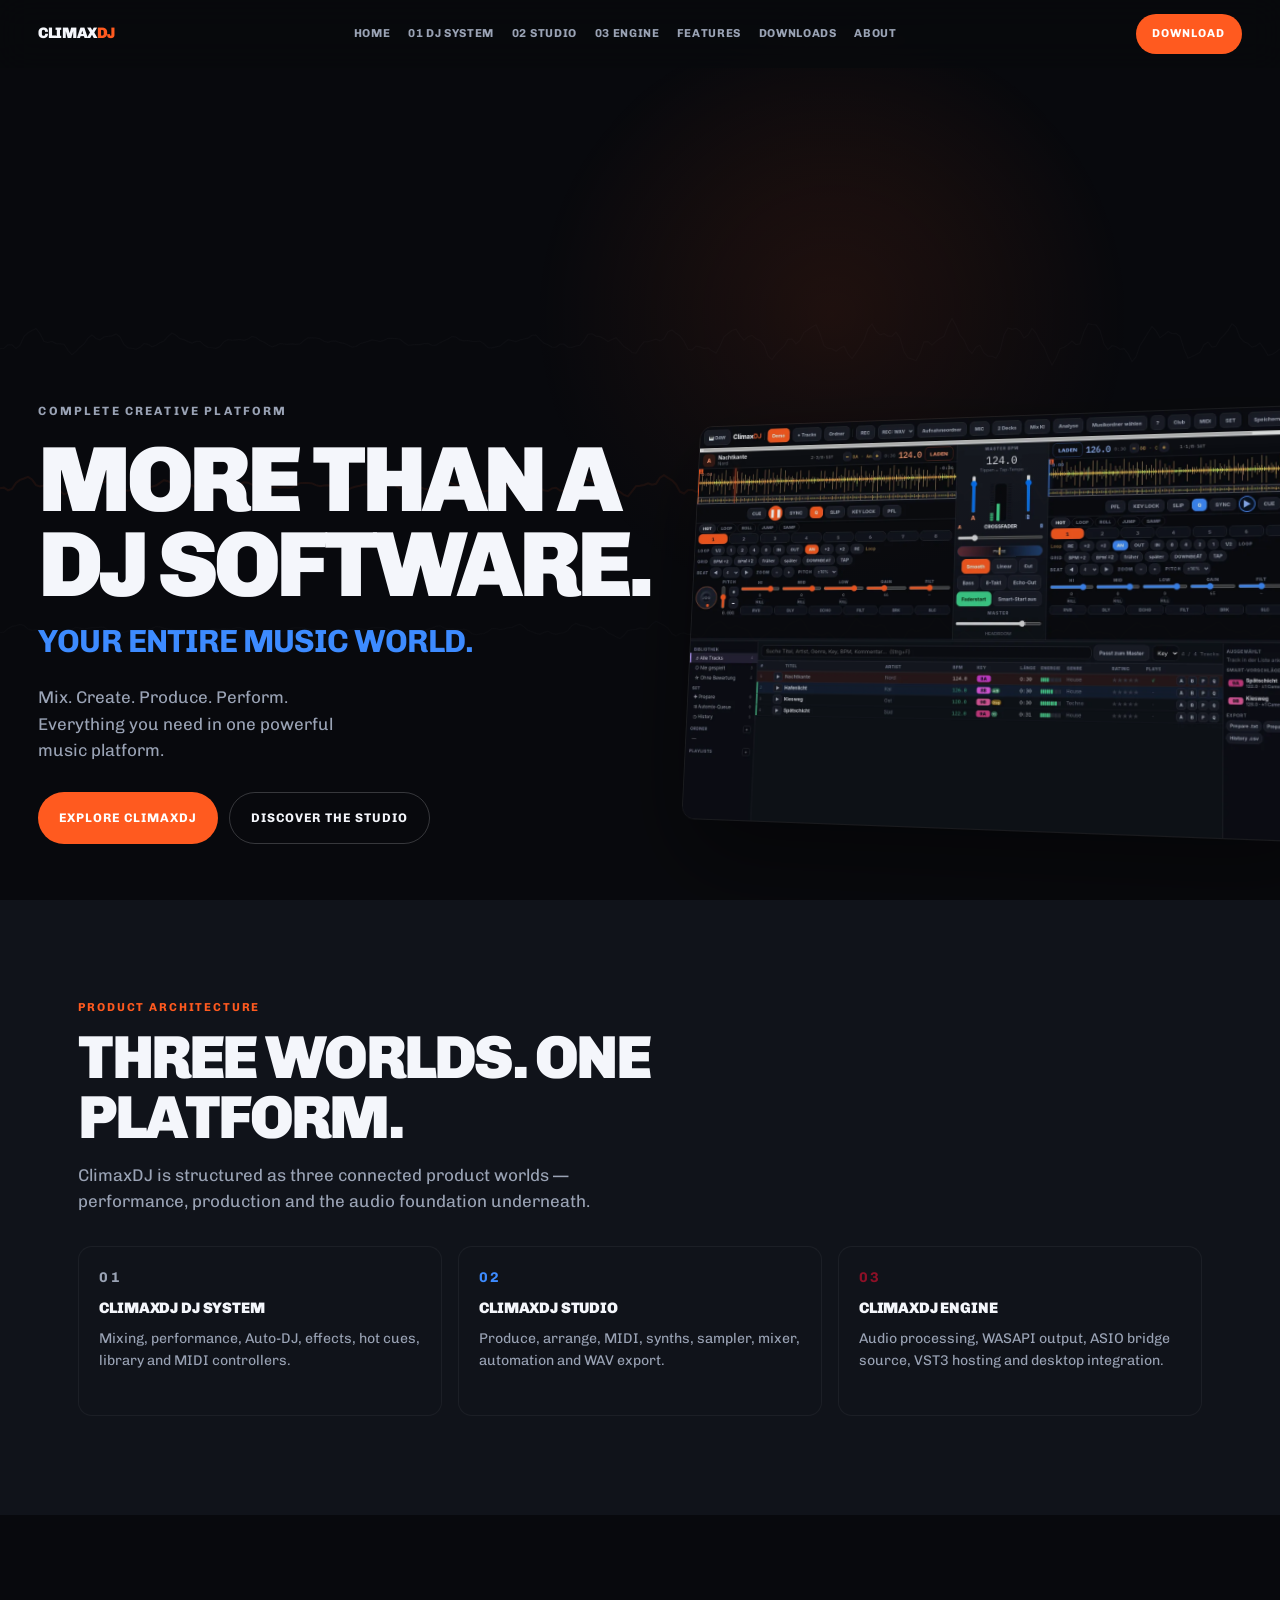
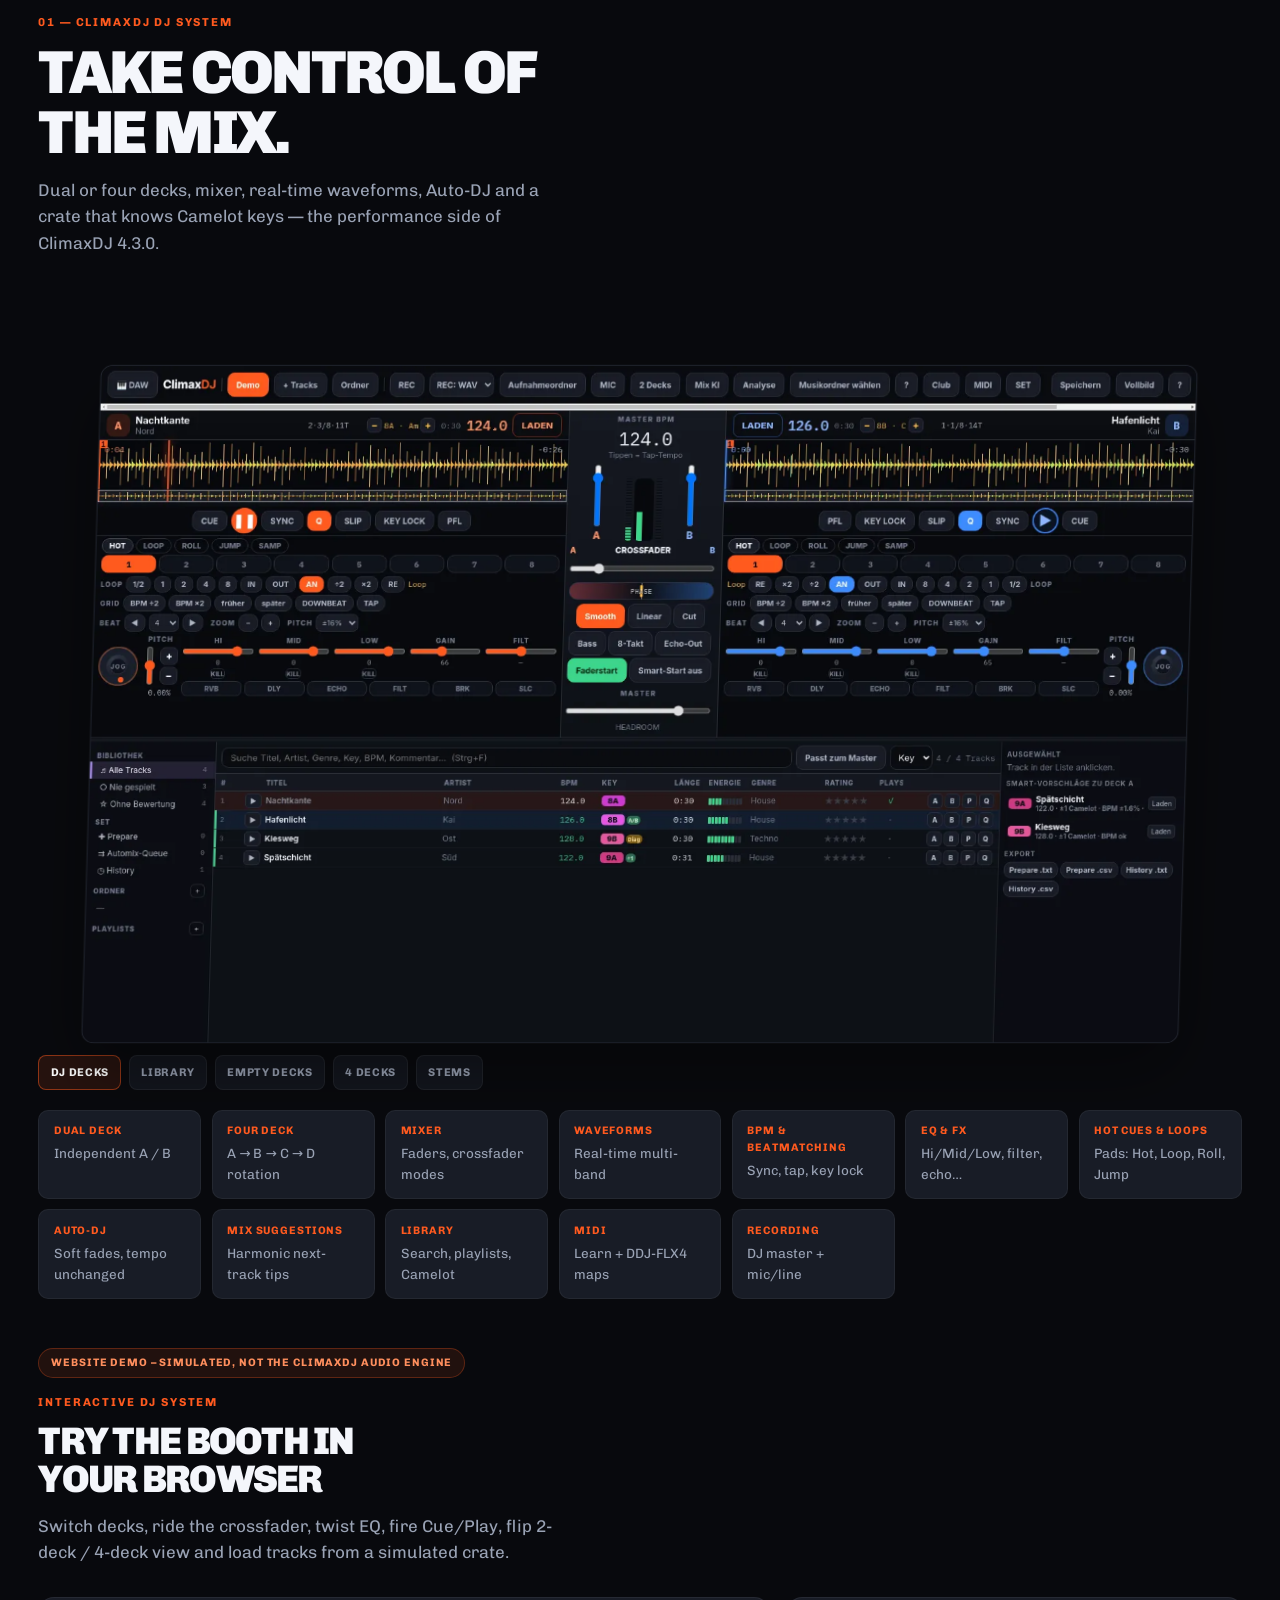
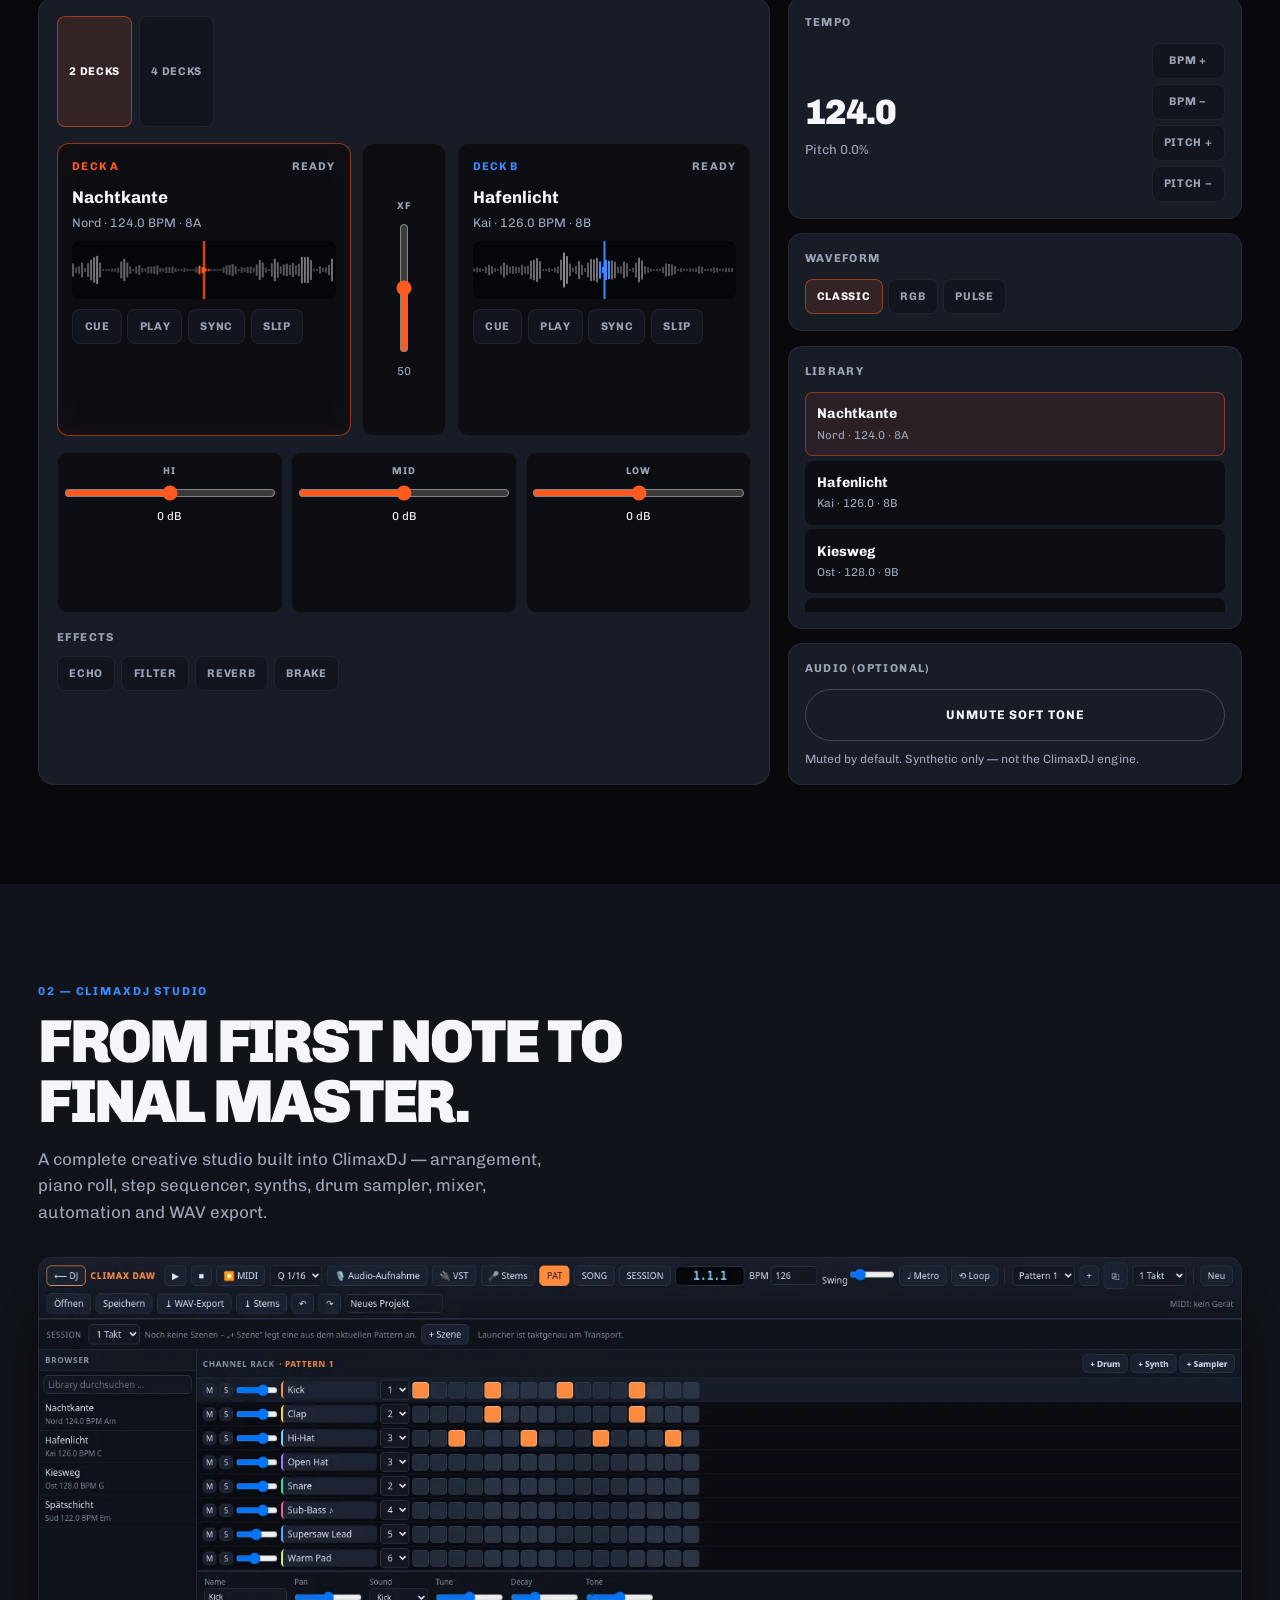
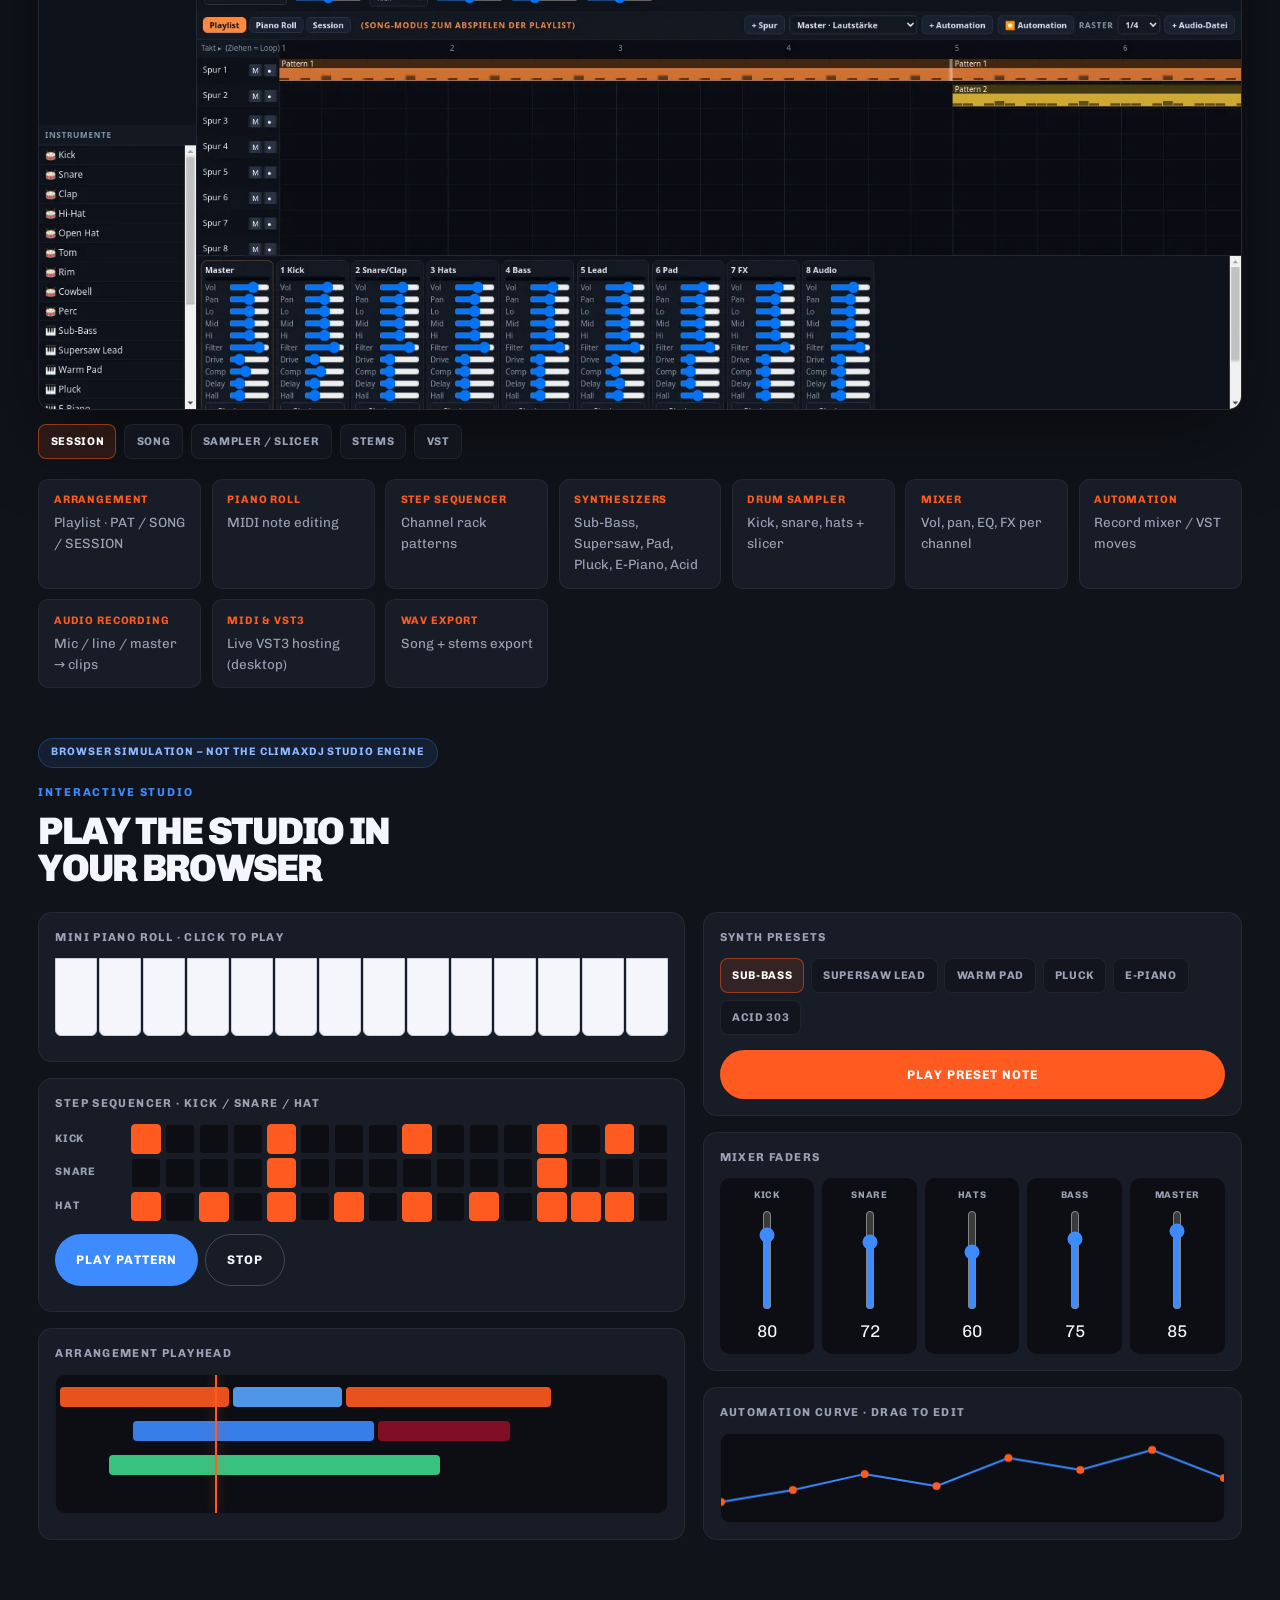
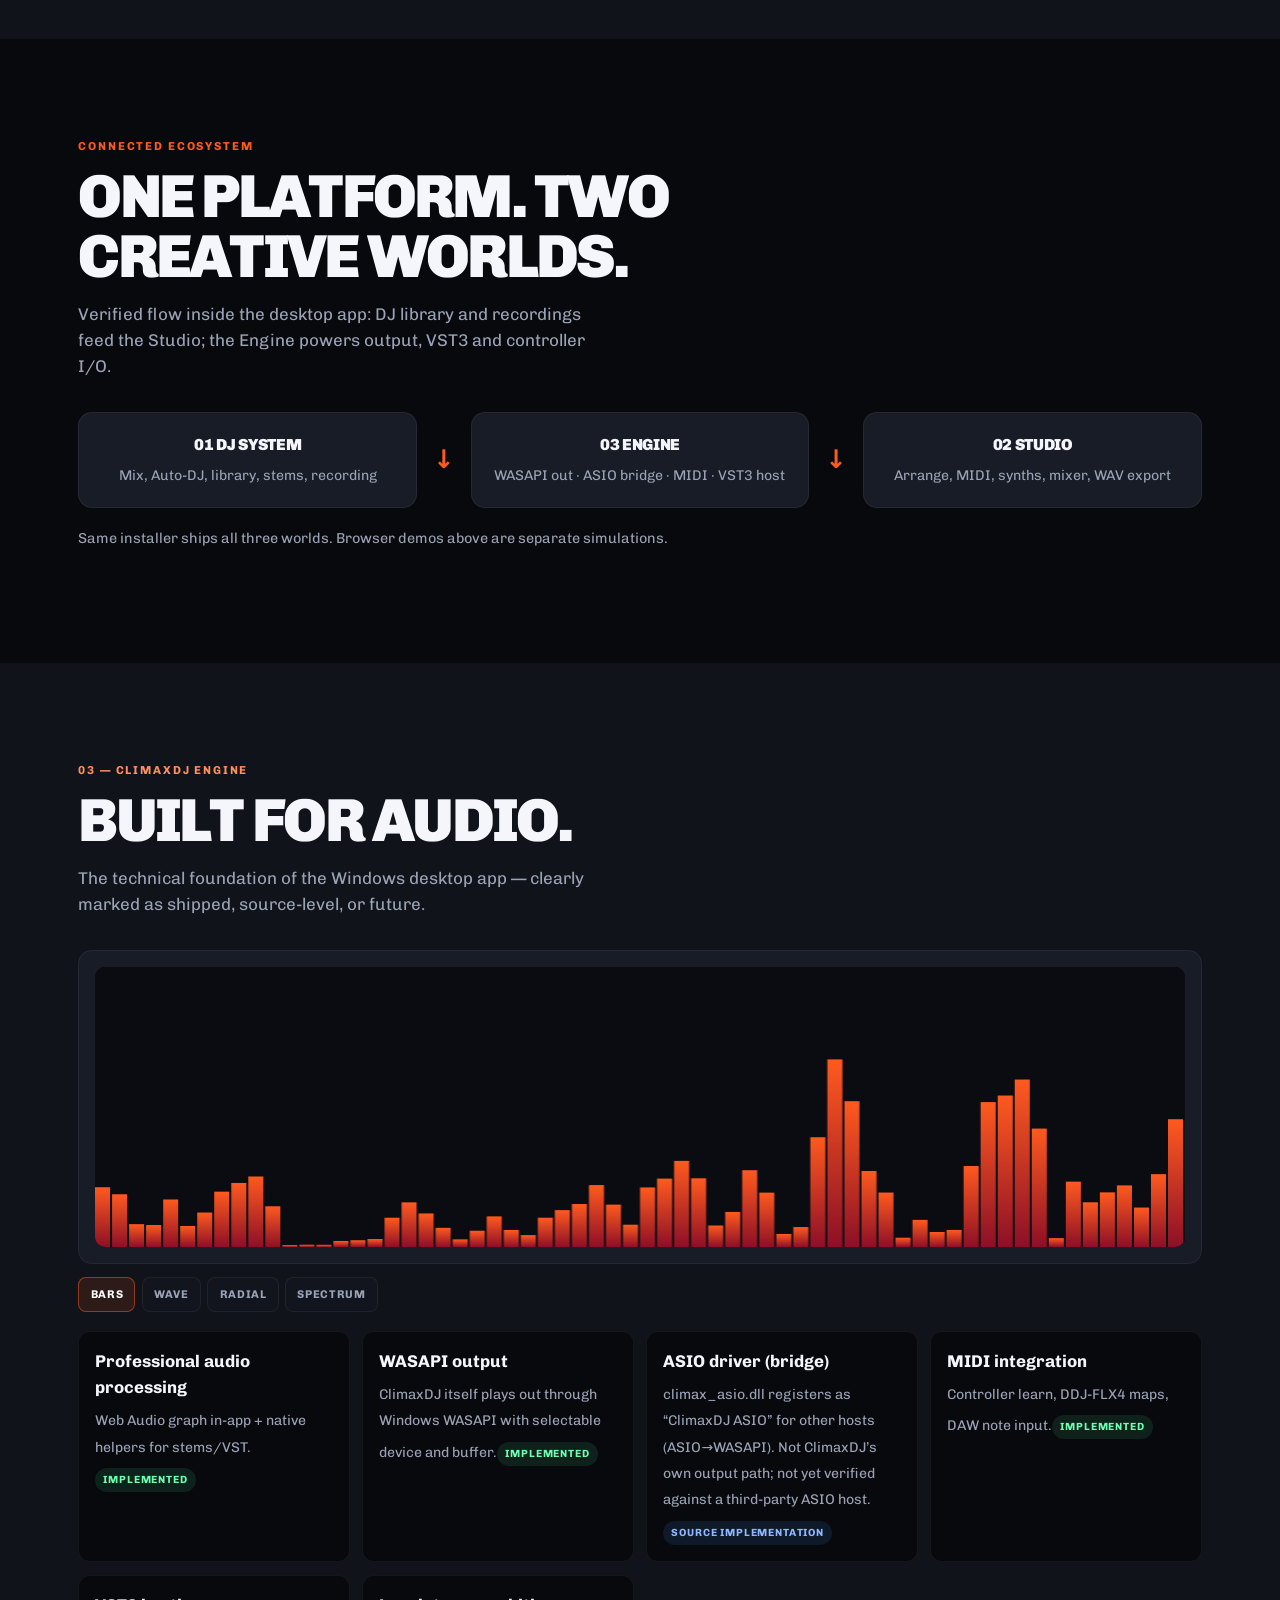
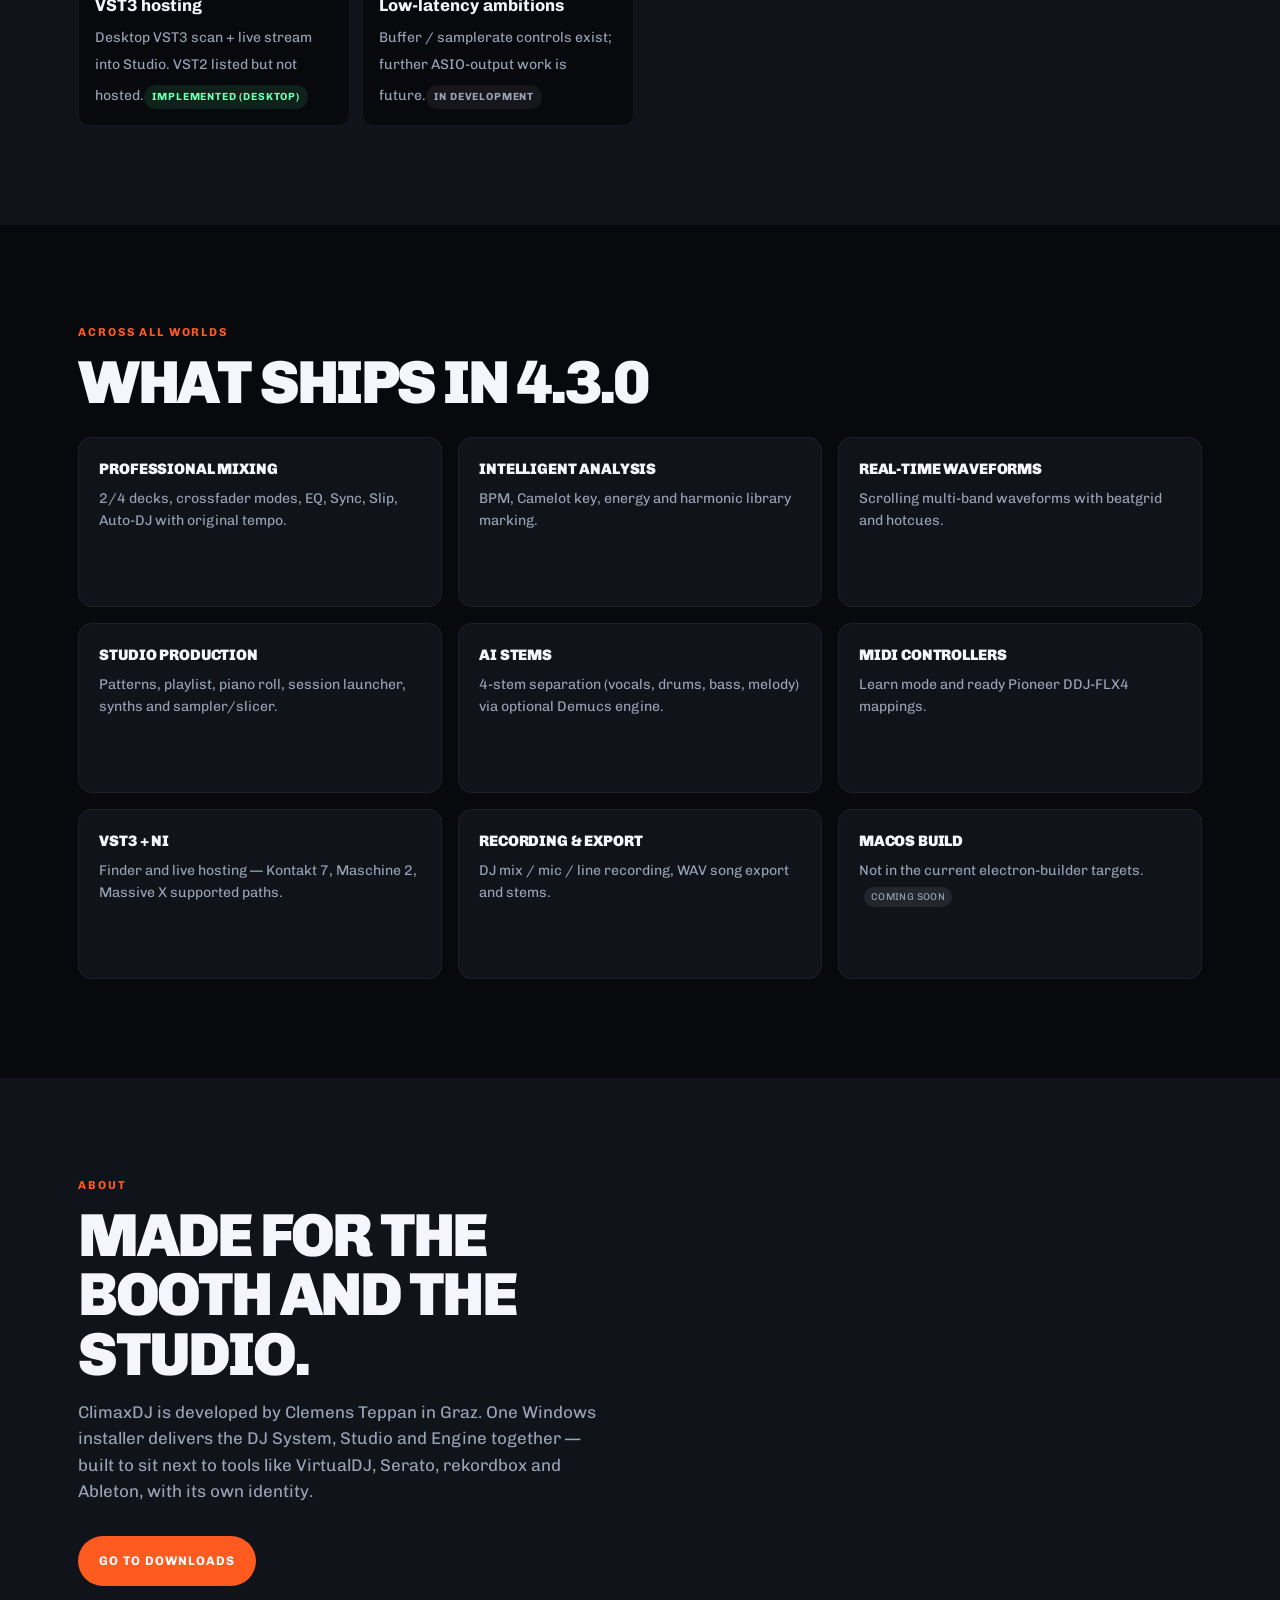
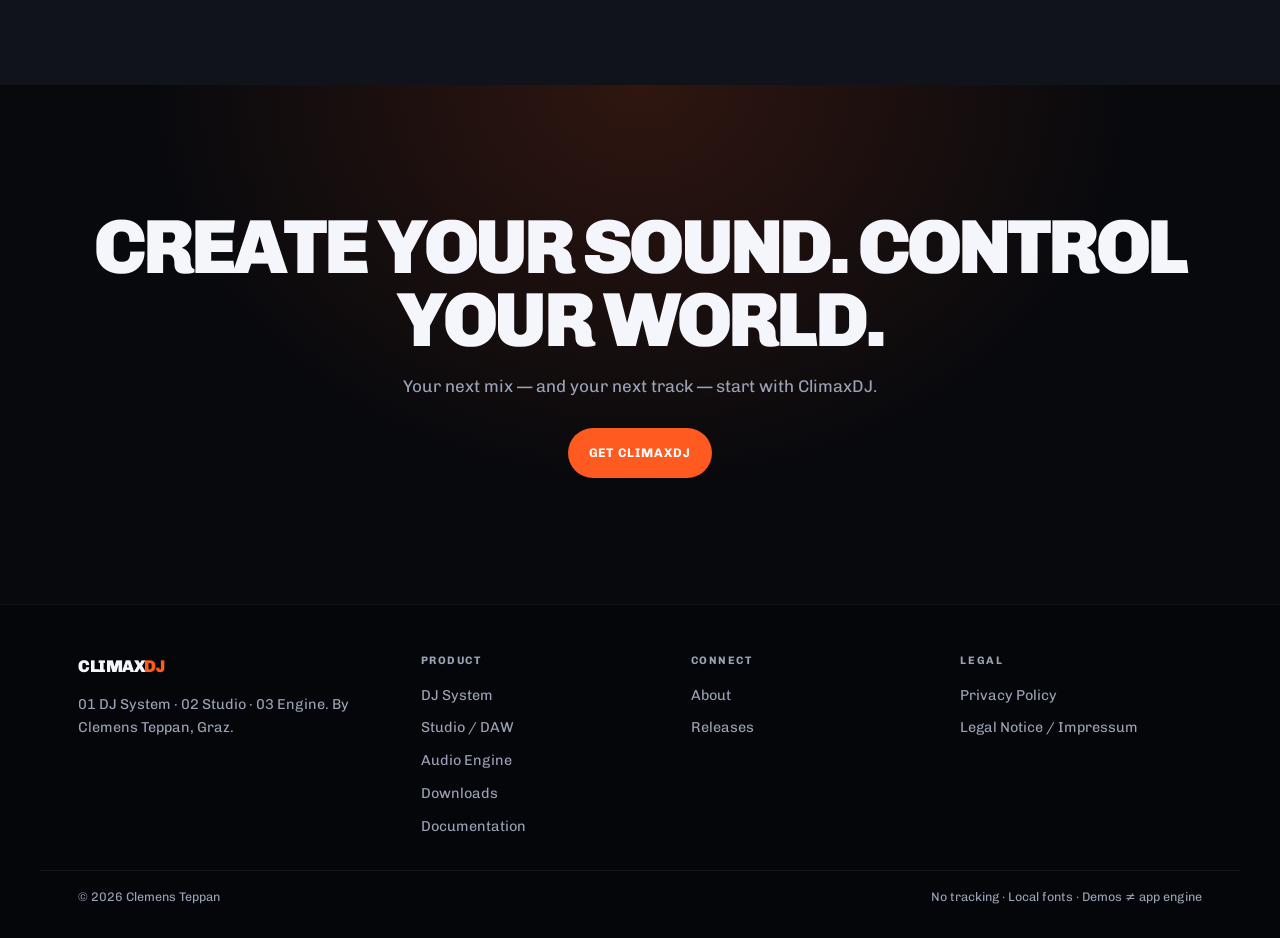
==== index.html @ 857c39a5 "Replace desktop-contaminated screenshots with app-only captures" ====
<!DOCTYPE html>
<html lang="en">
<head>
  <meta charset="utf-8">
  <meta name="viewport" content="width=device-width, initial-scale=1">
  <title>ClimaxDJ – More Than a DJ Software | DJ System, Studio &amp; Engine</title>
  <meta name="description" content="ClimaxDJ 4.3.0 – professional DJ System, Studio/DAW and Audio Engine in one Windows platform. Mix, create, produce, perform.">
  <meta name="theme-color" content="#08090D">
  <meta property="og:title" content="ClimaxDJ – Create Your Sound. Control Your World.">
  <meta property="og:description" content="DJ System · Studio / DAW · Audio Engine. Version 4.3.0 for Windows.">
  <meta property="og:image" content="./screenshots/hero-dj.webp">
  <meta property="og:type" content="website">
  <link rel="icon" href="./assets/icon.png" type="image/png">
  <link rel="stylesheet" href="./styles.css">
</head>
<body>
  <a class="sr-only" href="#main">Skip to content</a>
  <div id="loader" role="status" aria-live="polite"><div><div class="loader__mark">Climax<span>DJ</span></div><div class="loader__bar" aria-hidden="true"><i></i></div></div></div>

  <header class="nav" id="nav" role="banner">
    <a class="nav__logo" href="#top">Climax<span>DJ</span></a>
    <nav aria-label="Primary">
      <ul class="nav__links">
        <li><a href="#top">Home</a></li>
        <li><a href="#world-dj">01 DJ System</a></li>
        <li><a href="#world-studio">02 Studio</a></li>
        <li><a href="#world-engine">03 Engine</a></li>
        <li><a href="#features">Features</a></li>
        <li><a href="./downloads.html">Downloads</a></li>
        <li><a href="#about">About</a></li>
      </ul>
    </nav>
    <a class="nav__cta" href="./downloads.html">Download</a>
    <button class="nav__burger" id="burger" type="button" aria-expanded="false" aria-controls="mobileNav" aria-label="Open menu"><span></span></button>
  </header>
  <div class="nav__mobile" id="mobileNav" hidden>
    <a href="#top">Home</a>
    <a href="#world-dj">01 DJ System</a>
    <a href="#world-studio">02 Studio / DAW</a>
    <a href="#world-engine">03 Audio Engine</a>
    <a href="#features">Features</a>
    <a href="./downloads.html">Downloads</a>
    <a href="#about">About</a>
  </div>

  <main id="main">
    <!-- HERO -->
    <section class="hero" id="top" aria-label="Hero">
      <canvas class="hero__canvas" id="heroWave" aria-hidden="true"></canvas>
      <div class="hero__glow" id="heroGlow" aria-hidden="true"></div>
      <div class="hero__scrim" aria-hidden="true"></div>
      <div class="hero__shot" aria-hidden="true">
        <picture>
          <source srcset="./screenshots/hero-dj.webp" type="image/webp">
          <img src="./screenshots/hero-dj.jpg" width="1600" height="1000" alt="" loading="eager">
        </picture>
      </div>
      <div class="hero__content">
        <p class="hero__eyebrow">Complete creative platform</p>
        <h1 class="hero__title">
          <span class="line"><span>More than a</span></span>
          <span class="line"><span>DJ software.</span></span>
        </h1>
        <p class="hero__sub2">Your entire music world.</p>
        <p class="hero__copy">Mix. Create. Produce. Perform.
Everything you need in one powerful music platform.</p>
        <div class="hero__actions">
          <a class="btn btn--primary" href="#world-dj">Explore ClimaxDJ</a>
          <a class="btn btn--ghost" href="#world-studio">Discover the Studio</a>
        </div>
      </div>
    </section>

    <!-- THREE WORLDS OVERVIEW -->
    <section class="section section--alt" id="worlds" aria-labelledby="worlds-title">
      <div class="wrap">
        <p class="kicker">Product architecture</p>
        <h2 class="h2" id="worlds-title">Three worlds. One platform.</h2>
        <p class="lead">ClimaxDJ is structured as three connected product worlds — performance, production and the audio foundation underneath.</p>
        <div class="feat-grid" style="grid-template-columns:repeat(3,1fr)">
          <a class="fcard" href="#world-dj" style="text-decoration:none">
            <p class="kicker" style="margin-bottom:.5rem">01</p>
            <h3>ClimaxDJ DJ System</h3>
            <p>Mixing, performance, Auto-DJ, effects, hot cues, library and MIDI controllers.</p>
          </a>
          <a class="fcard" href="#world-studio" style="text-decoration:none">
            <p class="kicker" style="margin-bottom:.5rem;color:var(--deck-b)">02</p>
            <h3>ClimaxDJ Studio</h3>
            <p>Produce, arrange, MIDI, synths, sampler, mixer, automation and WAV export.</p>
          </a>
          <a class="fcard" href="#world-engine" style="text-decoration:none">
            <p class="kicker" style="margin-bottom:.5rem;color:var(--accent2)">03</p>
            <h3>ClimaxDJ Engine</h3>
            <p>Audio processing, WASAPI output, ASIO bridge source, VST3 hosting and desktop integration.</p>
          </a>
        </div>
      </div>
    </section>

    <!-- 01 DJ SYSTEM -->
    <section class="section" id="world-dj" aria-labelledby="dj-title">
      <div class="wrap-wide">
        <p class="kicker">01 — ClimaxDJ DJ System</p>
        <h2 class="h2" id="dj-title">Take control of the mix.</h2>
        <p class="lead">Dual or four decks, mixer, real-time waveforms, Auto-DJ and a crate that knows Camelot keys — the performance side of ClimaxDJ 4.3.0.</p>

        <div class="shot" id="djShot">
          <picture>
            <source srcset="./screenshots/hero-dj.webp" type="image/webp">
            <img src="./screenshots/hero-dj.jpg" width="1600" height="1000" alt="ClimaxDJ DJ System dual-deck interface" loading="lazy">
          </picture>
        </div>
        <div class="showcase__thumbs" style="display:flex;gap:.5rem;flex-wrap:wrap;margin-top:.9rem" id="djThumbs">
          <button type="button" class="chip is-on" data-shot="hero-dj">DJ Decks</button>
          <button type="button" class="chip" data-shot="library">Library</button>
          <button type="button" class="chip" data-shot="dj">Empty decks</button>
          <button type="button" class="chip" data-shot="dj-four">4 Decks</button>
          <button type="button" class="chip" data-shot="stems">Stems</button>
        </div>

        <div class="callouts" aria-label="DJ System features">
          <div class="callout"><strong>Dual Deck</strong><span>Independent A / B</span></div>
          <div class="callout"><strong>Four Deck</strong><span>A → B → C → D rotation</span></div>
          <div class="callout"><strong>Mixer</strong><span>Faders, crossfader modes</span></div>
          <div class="callout"><strong>Waveforms</strong><span>Real-time multi-band</span></div>
          <div class="callout"><strong>BPM &amp; Beatmatching</strong><span>Sync, tap, key lock</span></div>
          <div class="callout"><strong>EQ &amp; FX</strong><span>Hi/Mid/Low, filter, echo…</span></div>
          <div class="callout"><strong>Hot Cues &amp; Loops</strong><span>Pads: Hot, Loop, Roll, Jump</span></div>
          <div class="callout"><strong>Auto-DJ</strong><span>Soft fades, tempo unchanged</span></div>
          <div class="callout"><strong>Mix Suggestions</strong><span>Harmonic next-track tips</span></div>
          <div class="callout"><strong>Library</strong><span>Search, playlists, Camelot</span></div>
          <div class="callout"><strong>MIDI</strong><span>Learn + DDJ-FLX4 maps</span></div>
          <div class="callout"><strong>Recording</strong><span>DJ master + mic/line</span></div>
        </div>

        <div style="margin-top:3rem">
          <span class="badge">Website demo – simulated, not the ClimaxDJ audio engine</span>
          <p class="kicker">Interactive DJ System</p>
          <h3 class="h2" style="font-size:clamp(1.6rem,3vw,2.4rem)">Try the booth in your browser</h3>
          <p class="lead">Switch decks, ride the crossfader, twist EQ, fire Cue/Play, flip 2-deck / 4-deck view and load tracks from a simulated crate.</p>

          <div class="demo-panel">
            <div class="board decks-main" id="decksMain">
              <div style="display:flex;gap:.45rem;flex-wrap:wrap">
                <button type="button" class="chip is-on" id="mode2">2 Decks</button>
                <button type="button" class="chip" id="mode4">4 Decks</button>
              </div>
              <div class="deck-row" id="deckRow2">
                <article class="deck is-active" id="deckA" data-deck="A">
                  <div class="deck__head"><span style="color:var(--brand)">Deck A</span><span id="deckAState">READY</span></div>
                  <div class="deck__title" id="deckATitle">Nachtkante</div>
                  <div class="deck__meta" id="deckAMeta">Nord · 124.0 BPM · 8A</div>
                  <canvas class="deck__wave" id="waveA" width="640" height="116" aria-label="Deck A waveform"></canvas>
                  <div class="deck__controls">
                    <button type="button" class="chip" data-act="cue" data-deck="A">Cue</button>
                    <button type="button" class="chip is-play" data-act="play" data-deck="A">Play</button>
                    <button type="button" class="chip" data-act="sync" data-deck="A">Sync</button>
                    <button type="button" class="chip" data-act="slip" data-deck="A">Slip</button>
                  </div>
                </article>
                <div class="xf">
                  <label for="xfader">XF</label>
                  <input id="xfader" type="range" min="0" max="100" value="50" aria-label="Crossfader">
                  <span id="xfaderVal" style="font-size:.72rem;color:var(--text2)">50</span>
                </div>
                <article class="deck" id="deckB" data-deck="B">
                  <div class="deck__head"><span style="color:var(--deck-b)">Deck B</span><span id="deckBState">READY</span></div>
                  <div class="deck__title" id="deckBTitle">Hafenlicht</div>
                  <div class="deck__meta" id="deckBMeta">Kai · 126.0 BPM · 8B</div>
                  <canvas class="deck__wave" id="waveB" width="640" height="116" aria-label="Deck B waveform"></canvas>
                  <div class="deck__controls">
                    <button type="button" class="chip is-b" data-act="cue" data-deck="B">Cue</button>
                    <button type="button" class="chip is-play is-b" data-act="play" data-deck="B">Play</button>
                    <button type="button" class="chip is-b" data-act="sync" data-deck="B">Sync</button>
                    <button type="button" class="chip is-b" data-act="slip" data-deck="B">Slip</button>
                  </div>
                </article>
              </div>
              <div class="four-grid" id="fourGrid" aria-hidden="true">
                <article class="deck is-mini" data-deck="A"><div class="deck__head"><span style="color:var(--brand)">A</span></div><div class="deck__title" id="miniA">Nachtkante</div></article>
                <article class="deck is-mini" data-deck="B"><div class="deck__head"><span style="color:var(--deck-b)">B</span></div><div class="deck__title" id="miniB">Hafenlicht</div></article>
                <article class="deck is-mini" data-deck="C"><div class="deck__head"><span>C</span></div><div class="deck__title" id="miniC">Kiesweg</div></article>
                <article class="deck is-mini" data-deck="D"><div class="deck__head"><span>D</span></div><div class="deck__title" id="miniD">Spätschicht</div></article>
              </div>
              <div class="eq-row">
                <div class="eq"><label for="eqHi">Hi</label><input id="eqHi" type="range" min="-12" max="12" value="0"><output id="eqHiOut">0 dB</output></div>
                <div class="eq"><label for="eqMid">Mid</label><input id="eqMid" type="range" min="-12" max="12" value="0"><output id="eqMidOut">0 dB</output></div>
                <div class="eq"><label for="eqLow">Low</label><input id="eqLow" type="range" min="-12" max="12" value="0"><output id="eqLowOut">0 dB</output></div>
              </div>
              <div>
                <h3 style="margin:0 0 .55rem;font-size:.72rem;letter-spacing:.12em;text-transform:uppercase;color:var(--text2)">Effects</h3>
                <div style="display:flex;flex-wrap:wrap;gap:.4rem" id="fxGrid">
                  <button type="button" class="chip" data-fx="echo">Echo</button>
                  <button type="button" class="chip" data-fx="filter">Filter</button>
                  <button type="button" class="chip" data-fx="reverb">Reverb</button>
                  <button type="button" class="chip" data-fx="brake">Brake</button>
                </div>
              </div>
            </div>
            <div class="side">
              <div class="card">
                <h3>Tempo</h3>
                <div style="display:flex;justify-content:space-between;gap:.6rem;align-items:center">
                  <div><div class="bpm-val" id="bpmVal">124.0</div><div class="pitch-val" id="pitchVal">Pitch 0.0%</div></div>
                  <div style="display:grid;gap:.35rem">
                    <button type="button" class="chip" id="bpmUp">BPM +</button>
                    <button type="button" class="chip" id="bpmDown">BPM −</button>
                    <button type="button" class="chip" id="pitchUp">Pitch +</button>
                    <button type="button" class="chip" id="pitchDown">Pitch −</button>
                  </div>
                </div>
              </div>
              <div class="card">
                <h3>Waveform</h3>
                <div style="display:flex;flex-wrap:wrap;gap:.35rem" id="waveModes">
                  <button type="button" class="chip is-on" data-wmode="classic">Classic</button>
                  <button type="button" class="chip" data-wmode="rgb">RGB</button>
                  <button type="button" class="chip" data-wmode="pulse">Pulse</button>
                </div>
              </div>
              <div class="card">
                <h3>Library</h3>
                <ul class="lib" id="libList"></ul>
              </div>
              <div class="card">
                <h3>Audio (optional)</h3>
                <button type="button" class="btn btn--ghost btn--block" id="audioToggle">Unmute soft tone</button>
                <p style="margin:.55rem 0 0;font-size:.75rem;color:var(--text2)">Muted by default. Synthetic only — not the ClimaxDJ engine.</p>
              </div>
            </div>
          </div>
        </div>
      </div>
    </section>

    <!-- 02 STUDIO -->
    <section class="section section--alt" id="world-studio" aria-labelledby="studio-title">
      <div class="wrap-wide">
        <p class="kicker" style="color:var(--deck-b)">02 — ClimaxDJ Studio</p>
        <h2 class="h2" id="studio-title">From first note to final master.</h2>
        <p class="lead">A complete creative studio built into ClimaxDJ — arrangement, piano roll, step sequencer, synths, drum sampler, mixer, automation and WAV export.</p>

        <div class="shot">
          <picture>
            <source srcset="./screenshots/hero-daw.webp" type="image/webp">
            <img src="./screenshots/hero-daw.jpg" width="1600" height="1000" alt="ClimaxDJ Studio DAW with channel rack and playlist" loading="lazy" id="studioShot">
          </picture>
        </div>
        <div style="display:flex;gap:.5rem;flex-wrap:wrap;margin-top:.9rem" id="studioThumbs">
          <button type="button" class="chip is-on" data-shot="hero-daw">Session</button>
          <button type="button" class="chip" data-shot="daw">Song</button>
          <button type="button" class="chip" data-shot="slicer">Sampler / Slicer</button>
          <button type="button" class="chip" data-shot="stems">Stems</button>
          <button type="button" class="chip" data-shot="vst">VST</button>
        </div>

        <div class="callouts" style="margin-top:1.2rem">
          <div class="callout"><strong>Arrangement</strong><span>Playlist · PAT / SONG / SESSION</span></div>
          <div class="callout"><strong>Piano Roll</strong><span>MIDI note editing</span></div>
          <div class="callout"><strong>Step Sequencer</strong><span>Channel rack patterns</span></div>
          <div class="callout"><strong>Synthesizers</strong><span>Sub-Bass, Supersaw, Pad, Pluck, E-Piano, Acid</span></div>
          <div class="callout"><strong>Drum Sampler</strong><span>Kick, snare, hats + slicer</span></div>
          <div class="callout"><strong>Mixer</strong><span>Vol, pan, EQ, FX per channel</span></div>
          <div class="callout"><strong>Automation</strong><span>Record mixer / VST moves</span></div>
          <div class="callout"><strong>Audio Recording</strong><span>Mic / line / master → clips</span></div>
          <div class="callout"><strong>MIDI &amp; VST3</strong><span>Live VST3 hosting (desktop)</span></div>
          <div class="callout"><strong>WAV Export</strong><span>Song + stems export</span></div>
        </div>

        <div style="margin-top:3rem">
          <span class="badge badge--dev">Browser simulation – not the ClimaxDJ Studio engine</span>
          <p class="kicker" style="color:var(--deck-b)">Interactive Studio</p>
          <h3 class="h2" style="font-size:clamp(1.6rem,3vw,2.4rem)">Play the studio in your browser</h3>
          <div class="studio-grid">
            <div class="studio-tools">
              <div class="card">
                <h3>Mini Piano Roll · click to play</h3>
                <div class="piano" id="piano" aria-label="Mini piano"></div>
              </div>
              <div class="card">
                <h3>Step Sequencer · Kick / Snare / Hat</h3>
                <div class="steps" id="steps" aria-label="Step sequencer"></div>
                <div style="display:flex;gap:.45rem;margin-top:.8rem;flex-wrap:wrap">
                  <button type="button" class="btn btn--blue" id="seqPlay">Play pattern</button>
                  <button type="button" class="btn btn--ghost" id="seqStop">Stop</button>
                </div>
              </div>
              <div class="card">
                <h3>Arrangement playhead</h3>
                <div class="arrange" id="arrange" aria-label="Animated arrangement">
                  <div class="arrange__track" style="top:8px">
                    <div class="arrange__clip" style="width:28%;background:var(--brand)"></div>
                    <div class="arrange__clip" style="width:18%;background:#58a6ff"></div>
                    <div class="arrange__clip" style="width:34%;background:var(--brand)"></div>
                  </div>
                  <div class="arrange__track" style="top:42px">
                    <div class="arrange__clip" style="width:40%;margin-left:12%;background:var(--deck-b)"></div>
                    <div class="arrange__clip" style="width:22%;background:#8D1027"></div>
                  </div>
                  <div class="arrange__track" style="top:76px">
                    <div class="arrange__clip" style="width:55%;margin-left:8%;background:#3dd68c"></div>
                  </div>
                  <div class="arrange__head" id="arrangeHead" style="left:8%"></div>
                </div>
              </div>
            </div>
            <div class="studio-tools">
              <div class="card">
                <h3>Synth presets</h3>
                <div style="display:flex;flex-wrap:wrap;gap:.4rem" id="synthPresets">
                  <button type="button" class="chip is-on" data-synth="bass" data-freq="55">Sub-Bass</button>
                  <button type="button" class="chip" data-synth="lead" data-freq="220">Supersaw Lead</button>
                  <button type="button" class="chip" data-synth="pad" data-freq="164">Warm Pad</button>
                  <button type="button" class="chip" data-synth="pluck" data-freq="330">Pluck</button>
                  <button type="button" class="chip" data-synth="keys" data-freq="261">E-Piano</button>
                  <button type="button" class="chip" data-synth="acid" data-freq="110">Acid 303</button>
                </div>
                <button type="button" class="btn btn--primary btn--block" style="margin-top:.9rem" id="synthPlay">Play preset note</button>
              </div>
              <div class="card">
                <h3>Mixer faders</h3>
                <div class="mix-faders" id="mixFaders">
                  <div class="fader"><label>Kick</label><input type="range" min="0" max="100" value="80" data-ch="kick"><output>80</output></div>
                  <div class="fader"><label>Snare</label><input type="range" min="0" max="100" value="72" data-ch="snare"><output>72</output></div>
                  <div class="fader"><label>Hats</label><input type="range" min="0" max="100" value="60" data-ch="hats"><output>60</output></div>
                  <div class="fader"><label>Bass</label><input type="range" min="0" max="100" value="75" data-ch="bass"><output>75</output></div>
                  <div class="fader"><label>Master</label><input type="range" min="0" max="100" value="85" data-ch="master"><output>85</output></div>
                </div>
              </div>
              <div class="card">
                <h3>Automation curve · drag to edit</h3>
                <canvas class="auto-canvas" id="autoCanvas" width="600" height="90" aria-label="Editable automation curve"></canvas>
              </div>
            </div>
          </div>
        </div>
      </div>
    </section>

    <!-- ECOSYSTEM -->
    <section class="section" id="ecosystem" aria-labelledby="eco-title">
      <div class="wrap">
        <p class="kicker">Connected ecosystem</p>
        <h2 class="h2" id="eco-title">One platform. Two creative worlds.</h2>
        <p class="lead">Verified flow inside the desktop app: DJ library and recordings feed the Studio; the Engine powers output, VST3 and controller I/O.</p>
        <div class="eco">
          <div class="eco__node"><h3>01 DJ System</h3><p>Mix, Auto-DJ, library, stems, recording</p></div>
          <div class="eco__arrow" aria-hidden="true">↓</div>
          <div class="eco__node"><h3>03 Engine</h3><p>WASAPI out · ASIO bridge · MIDI · VST3 host</p></div>
          <div class="eco__arrow" aria-hidden="true">↓</div>
          <div class="eco__node"><h3>02 Studio</h3><p>Arrange, MIDI, synths, mixer, WAV export</p></div>
        </div>
        <p style="margin-top:1.2rem;color:var(--text2);font-size:.9rem">Same installer ships all three worlds. Browser demos above are separate simulations.</p>
      </div>
    </section>

    <!-- 03 ENGINE -->
    <section class="section section--alt" id="world-engine" aria-labelledby="engine-title">
      <div class="wrap">
        <p class="kicker" style="color:#ff8f5e">03 — ClimaxDJ Engine</p>
        <h2 class="h2" id="engine-title">Built for audio.</h2>
        <p class="lead">The technical foundation of the Windows desktop app — clearly marked as shipped, source-level, or future.</p>
        <div class="engine-viz">
          <canvas id="engineCanvas" width="1400" height="280" aria-label="Frequency visualizer"></canvas>
        </div>
        <div style="display:flex;gap:.4rem;flex-wrap:wrap;margin-top:.8rem" id="vizModes">
          <button type="button" class="chip is-on" data-viz="bars">Bars</button>
          <button type="button" class="chip" data-viz="wave">Wave</button>
          <button type="button" class="chip" data-viz="radial">Radial</button>
          <button type="button" class="chip" data-viz="spectrum">Spectrum</button>
        </div>
        <div class="engine-list">
          <div class="engine-item"><strong>Professional audio processing</strong><span>Web Audio graph in-app + native helpers for stems/VST.</span><div class="status status--ok">Implemented</div></div>
          <div class="engine-item"><strong>WASAPI output</strong><span>ClimaxDJ itself plays out through Windows WASAPI with selectable device and buffer.</span><div class="status status--ok">Implemented</div></div>
          <div class="engine-item"><strong>ASIO driver (bridge)</strong><span>climax_asio.dll registers as “ClimaxDJ ASIO” for other hosts (ASIO→WASAPI). Not ClimaxDJ’s own output path; not yet verified against a third-party ASIO host.</span><div class="status status--src">Source implementation</div></div>
          <div class="engine-item"><strong>MIDI integration</strong><span>Controller learn, DDJ-FLX4 maps, DAW note input.</span><div class="status status--ok">Implemented</div></div>
          <div class="engine-item"><strong>VST3 hosting</strong><span>Desktop VST3 scan + live stream into Studio. VST2 listed but not hosted.</span><div class="status status--ok">Implemented (desktop)</div></div>
          <div class="engine-item"><strong>Low-latency ambitions</strong><span>Buffer / samplerate controls exist; further ASIO-output work is future.</span><div class="status status--soon">In development</div></div>
        </div>
      </div>
    </section>

    <!-- FEATURES -->
    <section class="section" id="features" aria-labelledby="features-title">
      <div class="wrap">
        <p class="kicker">Across all worlds</p>
        <h2 class="h2" id="features-title">What ships in 4.3.0</h2>
        <div class="feat-grid">
          <article class="fcard"><h3>Professional Mixing</h3><p>2/4 decks, crossfader modes, EQ, Sync, Slip, Auto-DJ with original tempo.</p></article>
          <article class="fcard"><h3>Intelligent Analysis</h3><p>BPM, Camelot key, energy and harmonic library marking.</p></article>
          <article class="fcard"><h3>Real-Time Waveforms</h3><p>Scrolling multi-band waveforms with beatgrid and hotcues.</p></article>
          <article class="fcard"><h3>Studio Production</h3><p>Patterns, playlist, piano roll, session launcher, synths and sampler/slicer.</p></article>
          <article class="fcard"><h3>AI Stems</h3><p>4-stem separation (vocals, drums, bass, melody) via optional Demucs engine.</p></article>
          <article class="fcard"><h3>MIDI Controllers</h3><p>Learn mode and ready Pioneer DDJ-FLX4 mappings.</p></article>
          <article class="fcard"><h3>VST3 + NI</h3><p>Finder and live hosting — Kontakt 7, Maschine 2, Massive X supported paths.</p></article>
          <article class="fcard"><h3>Recording &amp; Export</h3><p>DJ mix / mic / line recording, WAV song export and stems.</p></article>
          <article class="fcard"><h3>macOS build</h3><p>Not in the current electron-builder targets.</p><span class="tag-dev">Coming Soon</span></article>
        </div>
      </div>
    </section>

    <!-- ABOUT -->
    <section class="section section--alt" id="about" aria-labelledby="about-title">
      <div class="wrap">
        <p class="kicker">About</p>
        <h2 class="h2" id="about-title">Made for the booth and the studio.</h2>
        <p class="lead">ClimaxDJ is developed by Clemens Teppan in Graz. One Windows installer delivers the DJ System, Studio and Engine together — built to sit next to tools like VirtualDJ, Serato, rekordbox and Ableton, with its own identity.</p>
        <a class="btn btn--primary" href="./downloads.html">Go to downloads</a>
      </div>
    </section>

    <!-- FINAL CTA -->
    <section class="final" aria-labelledby="cta-title">
      <div class="wrap">
        <h2 id="cta-title">Create your sound. Control your world.</h2>
        <p>Your next mix — and your next track — start with ClimaxDJ.</p>
        <a class="btn btn--primary" href="./downloads.html">Get ClimaxDJ</a>
      </div>
    </section>
  </main>

  <footer class="footer">
    <div class="wrap footer__grid">
      <div>
        <div class="footer__brand">Climax<span>DJ</span></div>
        <p>01 DJ System · 02 Studio · 03 Engine. By Clemens Teppan, Graz.</p>
      </div>
      <div>
        <h4>Product</h4>
        <ul>
          <li><a href="#world-dj">DJ System</a></li>
          <li><a href="#world-studio">Studio / DAW</a></li>
          <li><a href="#world-engine">Audio Engine</a></li>
          <li><a href="./downloads.html">Downloads</a></li>
          <li><a href="./docs.html">Documentation</a></li>
        </ul>
      </div>
      <div>
        <h4>Connect</h4>
        <ul>
          <li><a href="#about">About</a></li>
          <li><a href="https://github.com/PlayNation18/climaxdj/releases">Releases</a></li>
        </ul>
      </div>
      <div>
        <h4>Legal</h4>
        <ul>
          <li><a href="./datenschutz.html">Privacy Policy</a></li>
          <li><a href="./impressum.html">Legal Notice / Impressum</a></li>
        </ul>
      </div>
    </div>
    <div class="wrap footer__bottom">
      <span>© 2026 Clemens Teppan</span>
      <span>No tracking · Local fonts · Demos ≠ app engine</span>
    </div>
  </footer>

  <script src="./assets/vendor/gsap.min.js" defer></script>
  <script src="./assets/vendor/ScrollTrigger.min.js" defer></script>
  <script src="./main.js" defer></script>
</body>
</html>
---- styles.css ----
@font-face{font-family:"Chivo";font-style:normal;font-weight:400;font-display:swap;src:url("./assets/fonts/chivo-400.woff2") format("woff2")}
@font-face{font-family:"Chivo";font-style:normal;font-weight:700;font-display:swap;src:url("./assets/fonts/chivo-700.woff2") format("woff2")}
@font-face{font-family:"Chivo";font-style:normal;font-weight:900;font-display:swap;src:url("./assets/fonts/chivo-900.woff2") format("woff2")}
:root{
  --bg:#08090D;--bg2:#10131A;--surface:#181C26;
  --brand:#FF5A1F;--deck-b:#3D8BFF;--accent2:#8D1027;
  --text:#F4F6FB;--text2:#9AA3B5;
  --margin:clamp(1rem,3vw,2.75rem);
  --ease:cubic-bezier(.22,1,.36,1);
}
*,*::before,*::after{box-sizing:border-box}
html{scroll-behavior:smooth}
@media(prefers-reduced-motion:reduce){
  html{scroll-behavior:auto}
  *,*::before,*::after{animation-duration:.01ms!important;animation-iteration-count:1!important;transition-duration:.01ms!important}
}
body{margin:0;background:var(--bg);color:var(--text);font-family:"Chivo",system-ui,sans-serif;font-size:17px;line-height:1.55;-webkit-font-smoothing:antialiased;overflow-x:hidden}
img{max-width:100%;height:auto;display:block}
a{color:inherit;text-decoration:none}
button,input{font:inherit;color:inherit}
button{cursor:pointer;border:0;background:none}
:focus-visible{outline:2px solid var(--brand);outline-offset:3px}
.sr-only{position:absolute;width:1px;height:1px;overflow:hidden;clip:rect(0,0,0,0)}
.wrap{width:min(1200px,100%);margin-inline:auto;padding-inline:var(--margin)}
.wrap-wide{width:min(1400px,100%);margin-inline:auto;padding-inline:var(--margin)}

#loader{position:fixed;inset:0;z-index:200;background:var(--bg);display:grid;place-items:center;transition:opacity .55s var(--ease),visibility .55s}
#loader.is-done{opacity:0;visibility:hidden;pointer-events:none}
.loader__mark{font-weight:900;letter-spacing:-.04em;text-transform:uppercase;font-size:clamp(1.3rem,3vw,1.8rem)}
.loader__mark span{color:var(--brand)}
.loader__bar{width:110px;height:2px;background:var(--surface);margin-top:1rem;overflow:hidden}
.loader__bar i{display:block;height:100%;width:0;background:var(--brand);animation:load 1s var(--ease) forwards}
@keyframes load{to{width:100%}}

.nav{position:fixed;inset:0 0 auto;z-index:60;display:flex;align-items:center;justify-content:space-between;gap:1rem;padding:.85rem var(--margin);background:rgba(8,9,13,.78);backdrop-filter:blur(16px);border-bottom:1px solid transparent;transition:border-color .25s,background .25s}
.nav.is-scrolled{border-bottom-color:rgba(255,255,255,.06);background:rgba(8,9,13,.92)}
.nav__logo{font-weight:900;letter-spacing:-.03em;text-transform:uppercase;font-size:.95rem;white-space:nowrap}
.nav__logo span{color:var(--brand)}
.nav__links{display:flex;flex-wrap:wrap;gap:1.1rem;list-style:none;margin:0;padding:0;font-size:.72rem;font-weight:700;letter-spacing:.06em;text-transform:uppercase;color:var(--text2)}
.nav__links a:hover,.nav__links a.is-active{color:var(--text)}
.nav__cta{display:inline-flex;align-items:center;background:var(--brand);color:#fff;font-weight:700;font-size:.72rem;letter-spacing:.08em;text-transform:uppercase;padding:.7rem 1.05rem;border-radius:999px}
.nav__cta:hover{filter:brightness(1.08)}
.nav__burger{display:none;width:42px;height:42px;place-items:center;border-radius:8px;background:var(--surface)}
.nav__burger span,.nav__burger span::before,.nav__burger span::after{display:block;width:18px;height:2px;background:var(--text);position:relative}
.nav__burger span::before,.nav__burger span::after{content:"";position:absolute;left:0}
.nav__burger span::before{top:-6px}.nav__burger span::after{top:6px}
.nav__mobile{display:none;position:fixed;inset:64px 0 0;background:rgba(8,9,13,.97);padding:1.5rem var(--margin);flex-direction:column;gap:1rem;z-index:59}
.nav__mobile.is-open{display:flex}
.nav__mobile a{font-size:1.25rem;font-weight:700}
@media(max-width:980px){.nav__links,.nav__cta{display:none}.nav__burger{display:grid}}

.btn{display:inline-flex;align-items:center;justify-content:center;gap:.45rem;padding:.95rem 1.3rem;border-radius:999px;font-weight:700;font-size:.78rem;letter-spacing:.08em;text-transform:uppercase;transition:transform .2s var(--ease),filter .2s,background .2s,border-color .2s}
.btn:active{transform:scale(.98)}
.btn--primary{background:var(--brand);color:#fff}
.btn--primary:hover{filter:brightness(1.08)}
.btn--ghost{border:1px solid rgba(244,246,251,.2);background:transparent;color:var(--text)}
.btn--ghost:hover{border-color:rgba(244,246,251,.45)}
.btn--blue{background:var(--deck-b);color:#fff}
.btn--block{width:100%}
.btn[aria-disabled="true"],.btn--disabled{opacity:.45;pointer-events:none}

.chip{padding:.5rem .7rem;border-radius:8px;background:#12151d;border:1px solid rgba(255,255,255,.06);font-size:.7rem;font-weight:700;letter-spacing:.06em;text-transform:uppercase;color:var(--text2)}
.chip:hover,.chip.is-on{border-color:rgba(255,90,31,.5);color:#fff;background:rgba(255,90,31,.12)}
.chip.is-play.is-on{background:var(--brand);border-color:var(--brand)}
.chip.is-b.is-on{background:rgba(61,139,255,.18);border-color:rgba(61,139,255,.55)}

.kicker{margin:0 0 .7rem;color:var(--brand);font-size:.72rem;font-weight:700;letter-spacing:.16em;text-transform:uppercase}
.h2{margin:0 0 .9rem;font-size:clamp(2rem,5vw,3.8rem);font-weight:900;letter-spacing:-.045em;line-height:.98;text-transform:uppercase;max-width:16ch}
.lead{margin:0 0 2rem;color:var(--text2);max-width:52ch}
.badge{display:inline-flex;align-items:center;gap:.4rem;background:rgba(255,90,31,.1);color:#ff8f5e;border:1px solid rgba(255,90,31,.28);border-radius:999px;padding:.35rem .75rem;font-size:.68rem;font-weight:700;letter-spacing:.08em;text-transform:uppercase;margin-bottom:1rem}
.badge--dev{background:rgba(61,139,255,.1);color:#8eb8ff;border-color:rgba(61,139,255,.28)}
.tag-dev{display:inline-block;margin-left:.35rem;font-size:.62rem;padding:.15rem .4rem;border-radius:999px;background:rgba(255,255,255,.08);color:var(--text2);vertical-align:middle;letter-spacing:.04em;text-transform:uppercase}

.hero{position:relative;min-height:100svh;display:grid;align-items:end;padding:7rem var(--margin) 3.5rem;overflow:hidden}
.hero__canvas{position:absolute;inset:0;width:100%;height:100%;opacity:.5}
.hero__glow{position:absolute;width:50vw;height:50vw;border-radius:50%;background:radial-gradient(circle,rgba(255,90,31,.2),transparent 65%);pointer-events:none;transform:translate(-50%,-50%);left:65%;top:35%;filter:blur(6px)}
.hero__scrim{position:absolute;inset:0;background:linear-gradient(180deg,rgba(8,9,13,.25),rgba(8,9,13,.7) 55%,var(--bg));pointer-events:none}
.hero__shot{position:absolute;right:-4%;bottom:8%;width:min(52vw,720px);border-radius:14px;overflow:hidden;border:1px solid rgba(255,255,255,.08);box-shadow:0 40px 100px rgba(0,0,0,.55);transform:perspective(1200px) rotateY(-12deg) rotateX(6deg);opacity:.9;z-index:1}
.hero__shot img{width:100%;aspect-ratio:16/10;object-fit:cover;object-position:top}
.hero__content{position:relative;z-index:2;width:min(720px,100%)}
.hero__eyebrow{margin:0 0 1rem;color:var(--text2);font-size:.75rem;font-weight:700;letter-spacing:.18em;text-transform:uppercase}
.hero__title{margin:0;font-size:clamp(2.6rem,7.5vw,5.8rem);font-weight:900;letter-spacing:-.05em;line-height:.92;text-transform:uppercase}
.hero__title .line{display:block;overflow:hidden}
.hero__title .line span{display:block}
.hero__sub2{margin:.6rem 0 0;font-size:clamp(1.2rem,3vw,2rem);font-weight:700;letter-spacing:-.03em;color:var(--deck-b);text-transform:uppercase}
.hero__copy{margin:1.1rem 0 1.8rem;color:var(--text2);max-width:34ch;white-space:pre-line}
.hero__actions{display:flex;flex-wrap:wrap;gap:.7rem}
@media(max-width:900px){.hero__shot{display:none}}

.section{padding:clamp(4.5rem,11vh,8rem) 0}
.section--alt{background:var(--bg2)}
.shot{border-radius:14px;overflow:hidden;border:1px solid rgba(255,255,255,.06);background:var(--surface);box-shadow:0 30px 80px rgba(0,0,0,.4)}
.shot img{width:100%;aspect-ratio:16/10;object-fit:cover;object-position:top}
.callouts{display:grid;grid-template-columns:repeat(auto-fit,minmax(150px,1fr));gap:.65rem;margin-top:1.2rem}
.callout{background:var(--surface);border:1px solid rgba(255,255,255,.05);border-radius:10px;padding:.8rem .9rem;font-size:.84rem}
.callout strong{display:block;font-size:.68rem;letter-spacing:.08em;text-transform:uppercase;color:var(--brand);margin-bottom:.2rem}
.callout span{color:var(--text2)}

.demo-panel{display:grid;grid-template-columns:1.45fr .9fr;gap:1.1rem;margin-top:1.5rem}
@media(max-width:980px){.demo-panel{grid-template-columns:1fr}}
.board{background:var(--surface);border:1px solid rgba(255,255,255,.06);border-radius:16px;padding:1.1rem;display:grid;gap:1rem}
.deck-row{display:grid;grid-template-columns:1fr 84px 1fr;gap:.7rem}
@media(max-width:720px){.deck-row{grid-template-columns:1fr}}
.deck{background:#0c0e14;border-radius:12px;padding:.9rem;border:1px solid rgba(255,255,255,.05)}
.deck.is-active[data-deck="A"]{border-color:rgba(255,90,31,.55);box-shadow:inset 0 0 30px rgba(255,90,31,.06)}
.deck.is-active[data-deck="B"]{border-color:rgba(61,139,255,.55);box-shadow:inset 0 0 30px rgba(61,139,255,.06)}
.deck.is-mini{opacity:.55}
.deck__head{display:flex;justify-content:space-between;font-size:.7rem;font-weight:700;letter-spacing:.1em;text-transform:uppercase;color:var(--text2);margin-bottom:.5rem}
.deck__title{font-weight:700;margin:.15rem 0;white-space:nowrap;overflow:hidden;text-overflow:ellipsis}
.deck__meta{color:var(--text2);font-size:.78rem;margin-bottom:.55rem}
.deck__wave{width:100%;height:58px;border-radius:8px;background:#05060a;display:block}
.deck__controls{display:flex;flex-wrap:wrap;gap:.35rem;margin-top:.65rem}
.xf{display:flex;flex-direction:column;align-items:center;justify-content:center;gap:.5rem;background:#0c0e14;border-radius:12px;padding:.6rem;border:1px solid rgba(255,255,255,.05)}
.xf label{font-size:.62rem;letter-spacing:.1em;text-transform:uppercase;color:var(--text2);font-weight:700}
.xf input{writing-mode:vertical-lr;direction:rtl;width:34px;height:130px;accent-color:var(--brand)}
@media(max-width:720px){.xf{display:none}}
.eq-row{display:grid;grid-template-columns:repeat(3,1fr);gap:.55rem}
.eq{display:flex;flex-direction:column;align-items:center;gap:.3rem;background:#0c0e14;border-radius:10px;padding:.65rem .35rem;border:1px solid rgba(255,255,255,.05)}
.eq label{font-size:.62rem;letter-spacing:.1em;text-transform:uppercase;color:var(--text2);font-weight:700}
.eq input{width:100%;accent-color:var(--brand)}
.eq output{font-size:.72rem;font-variant-numeric:tabular-nums}
.side{display:grid;gap:.9rem}
.card{background:var(--surface);border:1px solid rgba(255,255,255,.06);border-radius:14px;padding:1rem}
.card h3{margin:0 0 .7rem;font-size:.72rem;letter-spacing:.12em;text-transform:uppercase;color:var(--text2)}
.bpm-val{font-size:2.2rem;font-weight:900;letter-spacing:-.04em;font-variant-numeric:tabular-nums}
.pitch-val{color:var(--text2);font-size:.82rem}
.lib{list-style:none;margin:0;padding:0;display:grid;gap:.3rem;max-height:220px;overflow:auto}
.lib button{width:100%;text-align:left;padding:.65rem .7rem;border-radius:8px;background:#0c0e14;border:1px solid transparent;display:grid;gap:.1rem}
.lib button:hover,.lib button.is-active{border-color:rgba(255,90,31,.45);background:rgba(255,90,31,.08)}
.lib strong{font-size:.88rem}
.lib span{font-size:.72rem;color:var(--text2)}
.four-grid{display:none;grid-template-columns:1fr 1fr;gap:.6rem}
.four-grid.is-on{display:grid}
.decks-main.is-four .deck-row{display:none}
.decks-main.is-four .four-grid{display:grid}

.studio-grid{display:grid;grid-template-columns:1.2fr 1fr;gap:1.1rem;margin-top:1.5rem}
@media(max-width:980px){.studio-grid{grid-template-columns:1fr}}
.studio-tools{display:grid;gap:1rem}
.piano{display:grid;grid-template-columns:repeat(14,1fr);gap:2px;user-select:none}
.piano .key{height:78px;border-radius:0 0 6px 6px;background:#f4f6fb;border:1px solid #c9ced9;position:relative}
.piano .key.black{background:#1a1f2b;border-color:#0a0c10;height:48px;margin-top:0;z-index:1}
.piano .key.is-on{background:var(--brand);border-color:var(--brand)}
.piano .key.black.is-on{background:var(--deck-b);border-color:var(--deck-b)}
.steps{display:grid;grid-template-columns:72px repeat(16,1fr);gap:4px;align-items:center}
.steps .lab{font-size:.68rem;color:var(--text2);font-weight:700;letter-spacing:.06em;text-transform:uppercase}
.steps .cell{aspect-ratio:1;border-radius:4px;background:#0c0e14;border:1px solid rgba(255,255,255,.06)}
.steps .cell.is-on{background:var(--brand);border-color:var(--brand)}
.steps .cell.is-playhead{outline:2px solid var(--deck-b)}
.mix-faders{display:grid;grid-template-columns:repeat(5,1fr);gap:.5rem}
.fader{display:flex;flex-direction:column;align-items:center;gap:.35rem;background:#0c0e14;border-radius:10px;padding:.6rem .3rem}
.fader label{font-size:.6rem;letter-spacing:.08em;text-transform:uppercase;color:var(--text2);font-weight:700}
.fader input{writing-mode:vertical-lr;direction:rtl;height:100px;width:28px;accent-color:var(--deck-b)}
.arrange{position:relative;height:140px;background:#0c0e14;border-radius:10px;overflow:hidden;border:1px solid rgba(255,255,255,.05)}
.arrange__track{position:absolute;left:0;right:0;height:28px;display:flex;gap:4px;padding:4px}
.arrange__clip{height:20px;border-radius:4px;opacity:.9}
.arrange__head{position:absolute;top:0;bottom:0;width:2px;background:var(--brand);box-shadow:0 0 12px rgba(255,90,31,.6)}
.auto-canvas{width:100%;height:90px;background:#0c0e14;border-radius:10px;display:block;border:1px solid rgba(255,255,255,.05);cursor:crosshair}

.eco{display:grid;grid-template-columns:1fr auto 1fr auto 1fr;gap:1rem;align-items:center;margin-top:2rem}
@media(max-width:800px){.eco{grid-template-columns:1fr;}}
.eco__node{background:var(--surface);border:1px solid rgba(255,255,255,.06);border-radius:14px;padding:1.3rem;text-align:center}
.eco__node h3{margin:0 0 .4rem;font-size:1rem;text-transform:uppercase;font-weight:900;letter-spacing:-.02em}
.eco__node p{margin:0;color:var(--text2);font-size:.88rem}
.eco__arrow{color:var(--brand);font-size:1.6rem;font-weight:900;text-align:center}
@media(max-width:800px){.eco__arrow{transform:rotate(90deg)}}

.engine-viz{margin-top:1.5rem;background:var(--surface);border-radius:14px;border:1px solid rgba(255,255,255,.06);padding:1rem}
#engineCanvas{width:100%;height:280px;display:block;border-radius:10px;background:#0a0c12}
.engine-list{display:grid;grid-template-columns:repeat(auto-fit,minmax(220px,1fr));gap:.8rem;margin-top:1.2rem}
.engine-item{background:var(--bg);border:1px solid rgba(255,255,255,.05);border-radius:12px;padding:1rem}
.engine-item strong{display:block;margin-bottom:.35rem}
.engine-item span{color:var(--text2);font-size:.88rem}
.status{display:inline-block;margin-top:.55rem;font-size:.65rem;font-weight:700;letter-spacing:.08em;text-transform:uppercase;padding:.25rem .5rem;border-radius:999px}
.status--ok{background:rgba(61,200,120,.12);color:#6dffb0}
.status--src{background:rgba(61,139,255,.12);color:#8eb8ff}
.status--soon{background:rgba(255,255,255,.06);color:var(--text2)}

.feat-grid{display:grid;grid-template-columns:repeat(3,1fr);gap:1rem;margin-top:1.5rem}
@media(max-width:900px){.feat-grid{grid-template-columns:1fr 1fr}}
@media(max-width:560px){.feat-grid{grid-template-columns:1fr}}
.fcard{background:var(--bg2);border:1px solid rgba(255,255,255,.05);border-radius:14px;padding:1.25rem;min-height:170px;transition:transform .25s var(--ease),border-color .25s}
.fcard:hover{transform:translateY(-3px);border-color:rgba(255,90,31,.35)}
.fcard h3{margin:0 0 .45rem;font-size:.95rem;text-transform:uppercase;font-weight:900;letter-spacing:-.01em}
.fcard p{margin:0;color:var(--text2);font-size:.88rem}

.final{padding:clamp(5rem,14vh,9rem) 0;text-align:center;background:radial-gradient(ellipse at 50% 0%,rgba(255,90,31,.16),transparent 55%),var(--bg)}
.final h2{margin:0 0 1rem;font-size:clamp(2.2rem,6vw,4.8rem);font-weight:900;letter-spacing:-.05em;line-height:.95;text-transform:uppercase}
.final p{margin:0 0 1.8rem;color:var(--text2)}

.footer{background:#05060a;border-top:1px solid rgba(255,255,255,.05);padding:3rem 0 2rem}
.footer__grid{display:grid;grid-template-columns:1.3fr repeat(3,1fr);gap:1.8rem}
@media(max-width:800px){.footer__grid{grid-template-columns:1fr 1fr}}
.footer__brand{font-weight:900;text-transform:uppercase;letter-spacing:-.03em;margin-bottom:.5rem}
.footer__brand span{color:var(--brand)}
.footer p,.footer a{color:var(--text2);font-size:.9rem}
.footer a:hover{color:var(--text)}
.footer h4{margin:0 0 .7rem;font-size:.68rem;letter-spacing:.14em;text-transform:uppercase;color:var(--text2)}
.footer ul{list-style:none;margin:0;padding:0;display:grid;gap:.4rem}
.footer__bottom{margin-top:2rem;padding-top:1rem;border-top:1px solid rgba(255,255,255,.05);display:flex;justify-content:space-between;flex-wrap:wrap;gap:.6rem;color:var(--text2);font-size:.78rem}

.legal,.docs{max-width:70ch;margin:0 auto;padding:7rem var(--margin) 4rem}
.legal h1,.docs h1{font-size:clamp(2rem,4vw,3rem);font-weight:900;letter-spacing:-.04em;text-transform:uppercase}
.legal h2,.docs h2{margin-top:1.8rem;font-size:1.15rem}
.legal p,.legal li,.docs p,.docs li{color:var(--text2)}
.note{background:var(--surface);padding:1rem;border-radius:10px;margin:1.2rem 0;border:1px solid rgba(255,255,255,.05);color:var(--text)}

/* downloads page */
.dl-hero{padding:8rem var(--margin) 3rem;background:radial-gradient(ellipse at 30% 0%,rgba(255,90,31,.15),transparent 50%),var(--bg)}
.dl-grid{display:grid;grid-template-columns:1fr 1fr;gap:1rem;margin:2rem 0}
@media(max-width:800px){.dl-grid{grid-template-columns:1fr}}
.dl-card{background:var(--bg2);border:1px solid rgba(255,255,255,.06);border-radius:16px;padding:1.5rem;display:flex;flex-direction:column;gap:.9rem;min-height:300px}
.dl-card .ver{color:var(--brand);font-size:.72rem;font-weight:700;letter-spacing:.1em;text-transform:uppercase}
.dl-card h2{margin:0;font-size:1.6rem;text-transform:uppercase;font-weight:900;letter-spacing:-.03em}
.dl-card ul{margin:0;padding-left:1.1rem;color:var(--text2)}
.notes{background:var(--surface);border-radius:14px;padding:1.3rem;border:1px solid rgba(255,255,255,.05);margin:1.5rem 0}
.notes h3{margin:0 0 .8rem;text-transform:uppercase;font-size:.9rem}
.notes ul{margin:0;padding-left:1.1rem;color:var(--text2)}
@media(max-width:900px){
  #worlds .feat-grid{grid-template-columns:1fr!important}
}
.hero__shot{pointer-events:none}
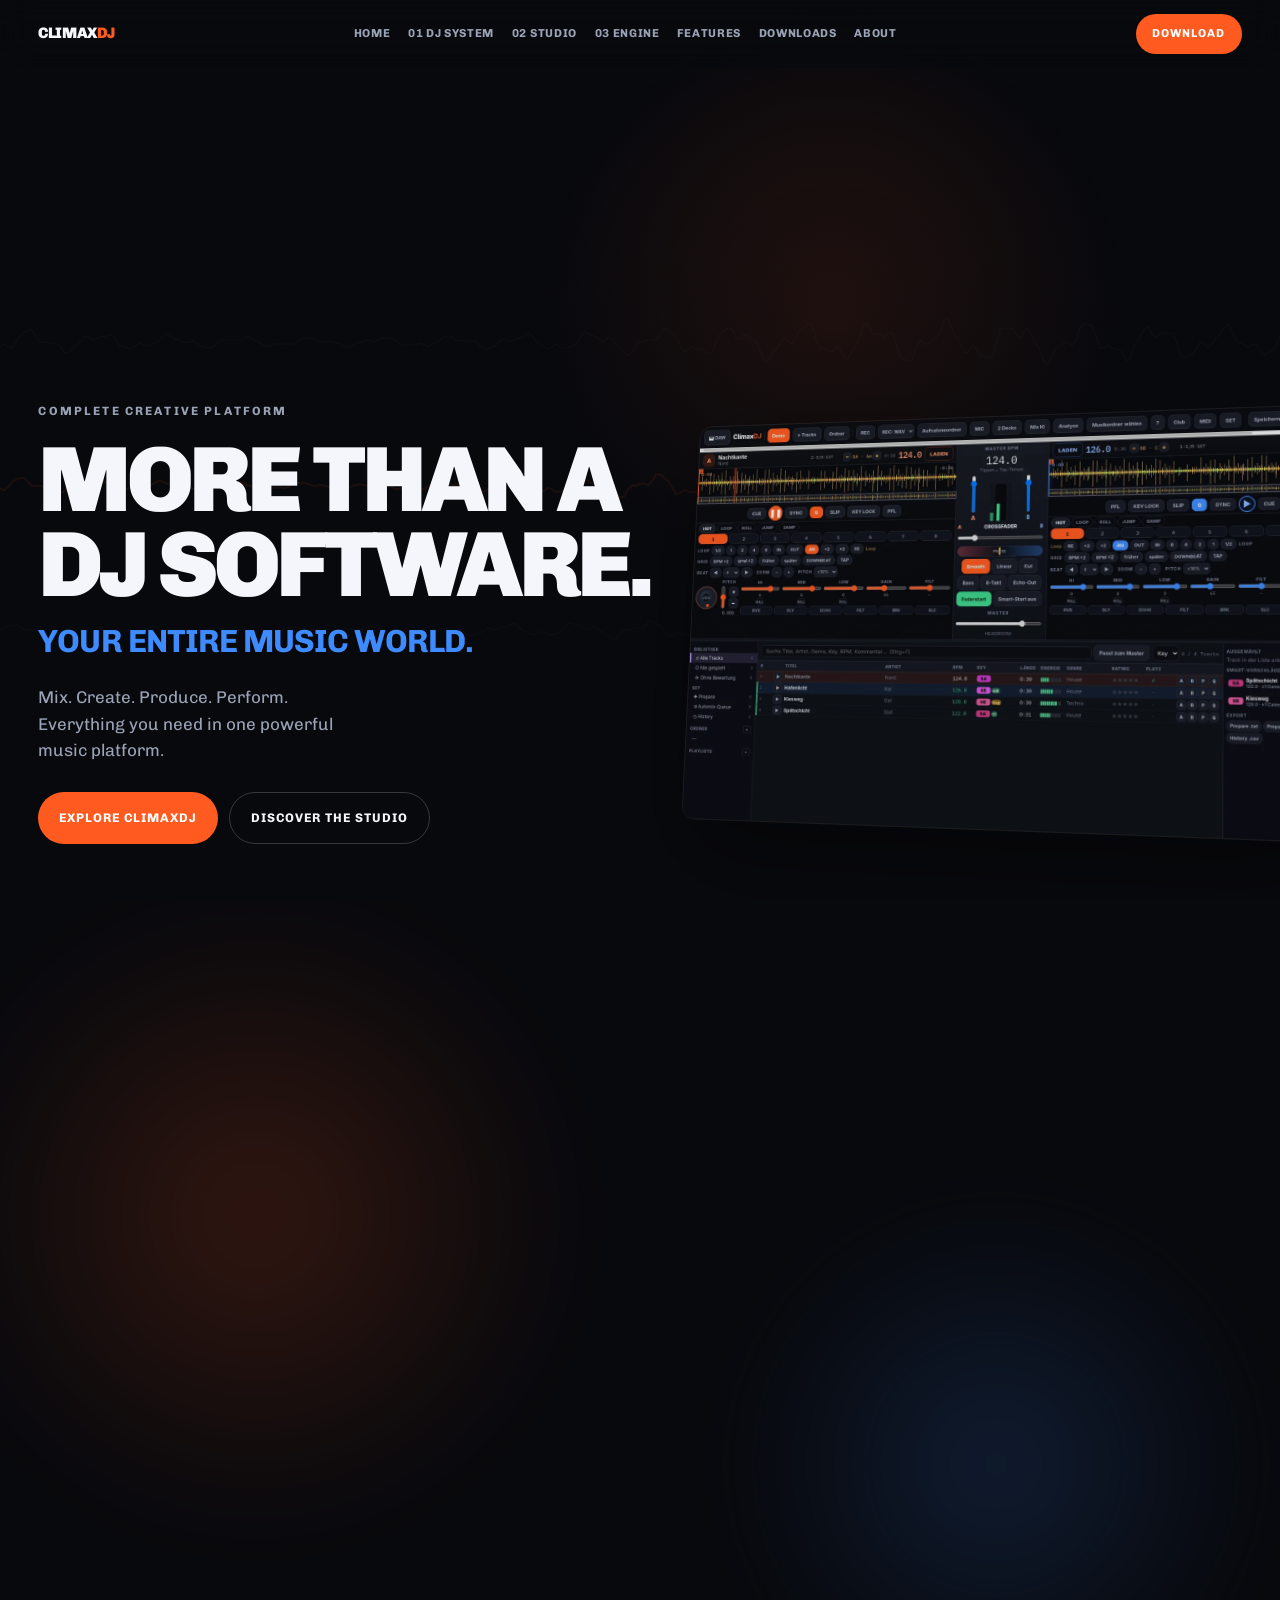
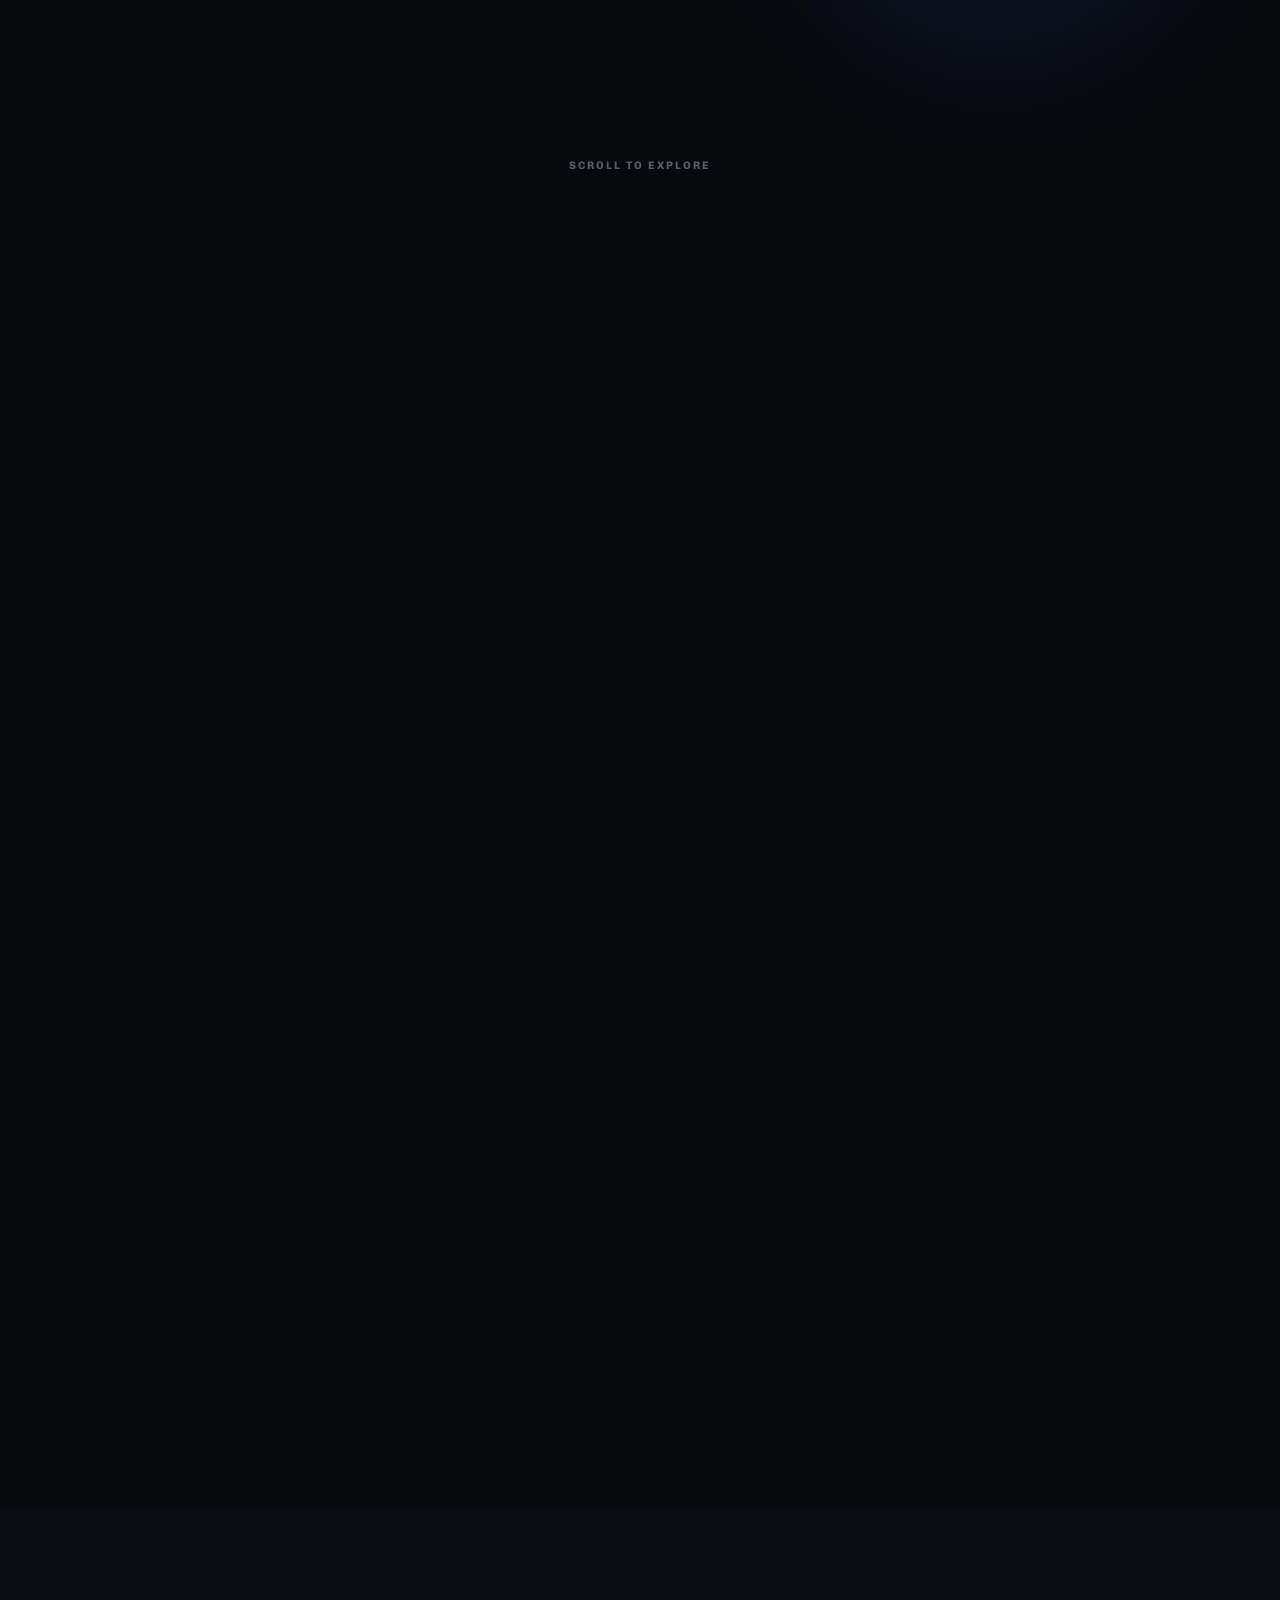
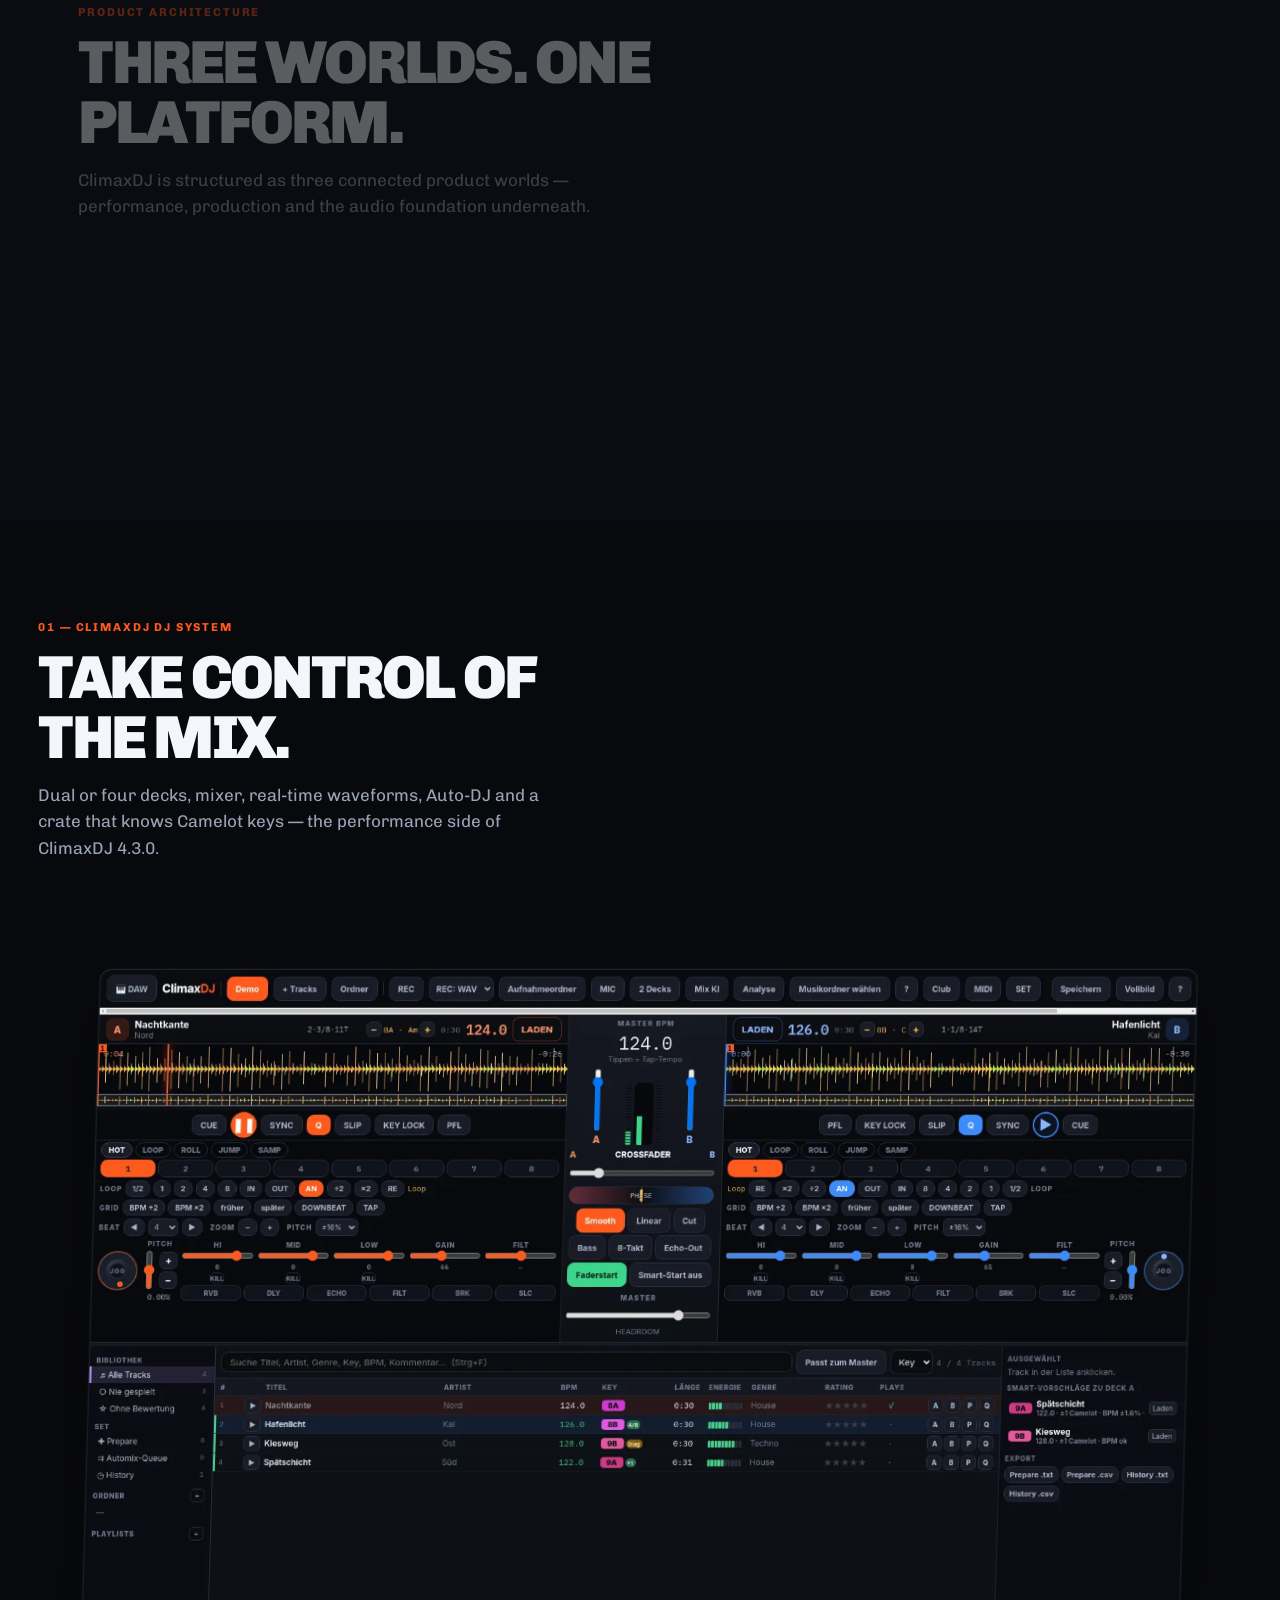
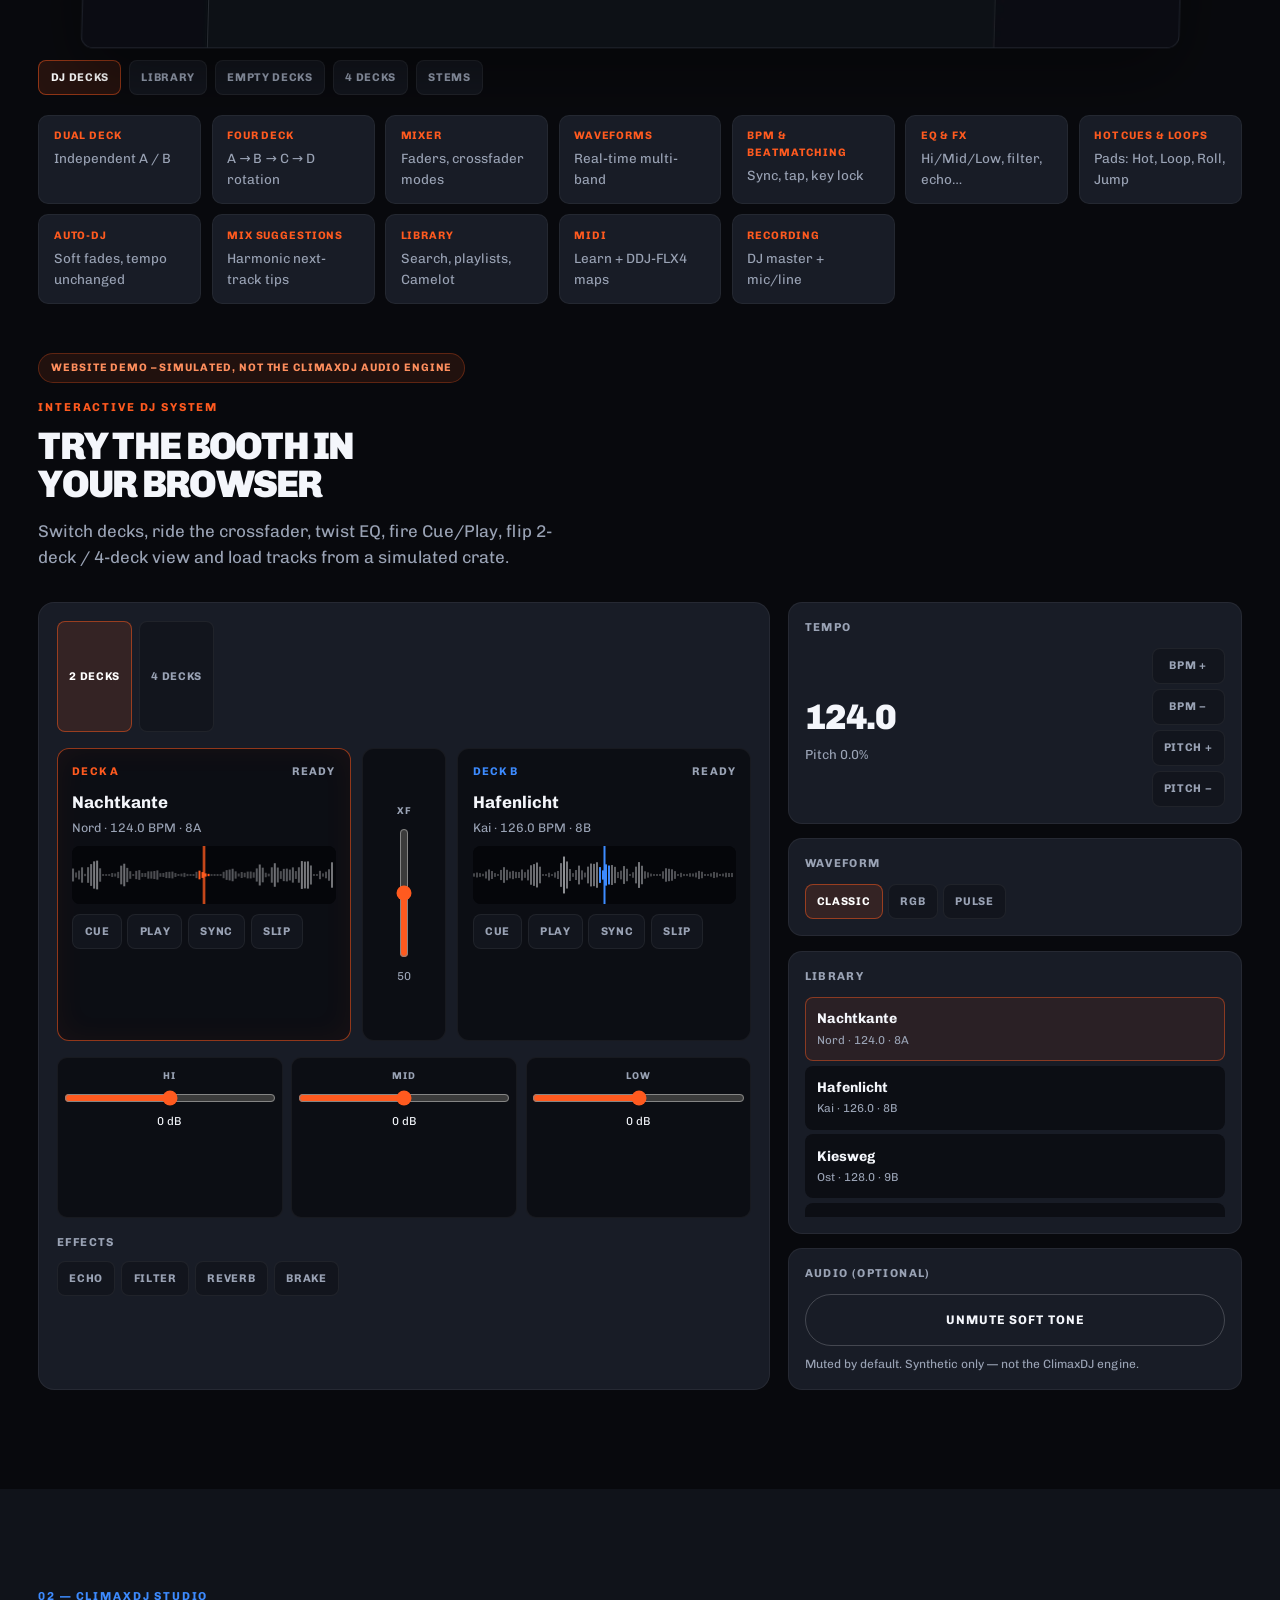
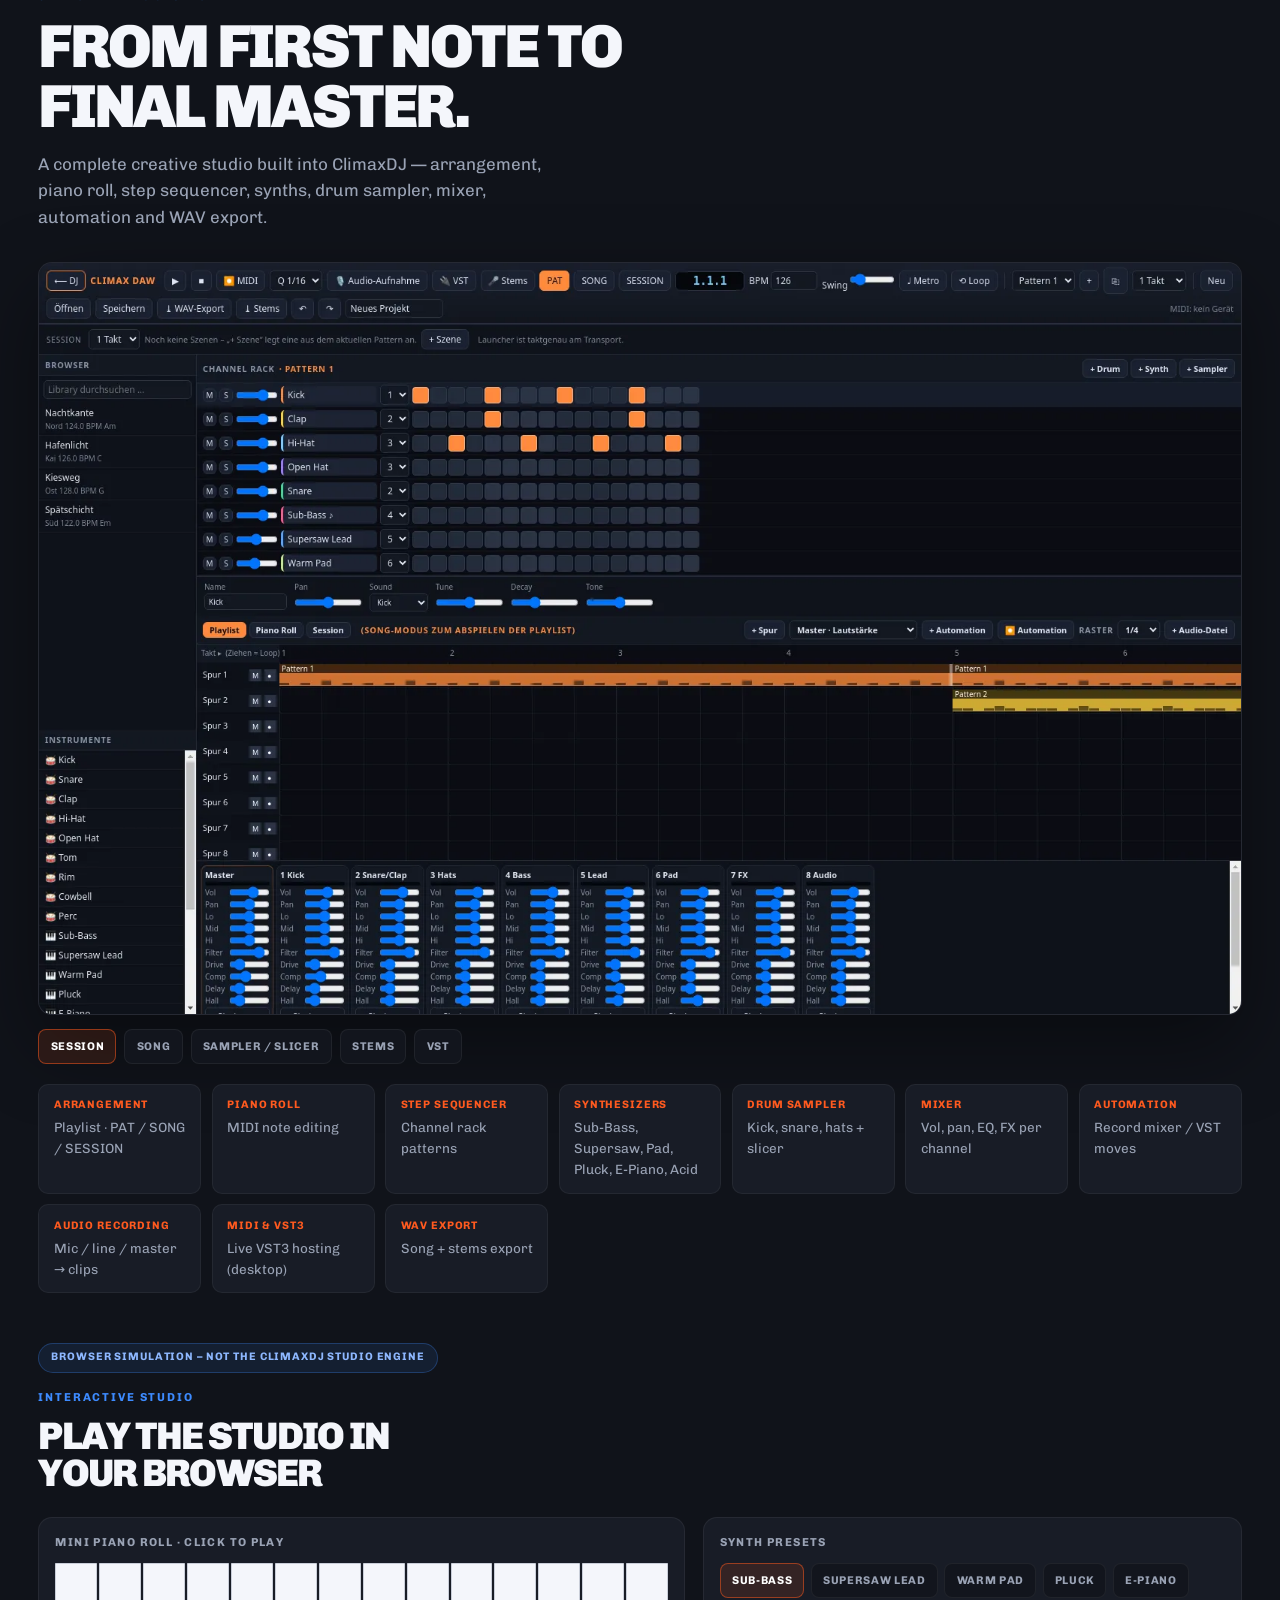
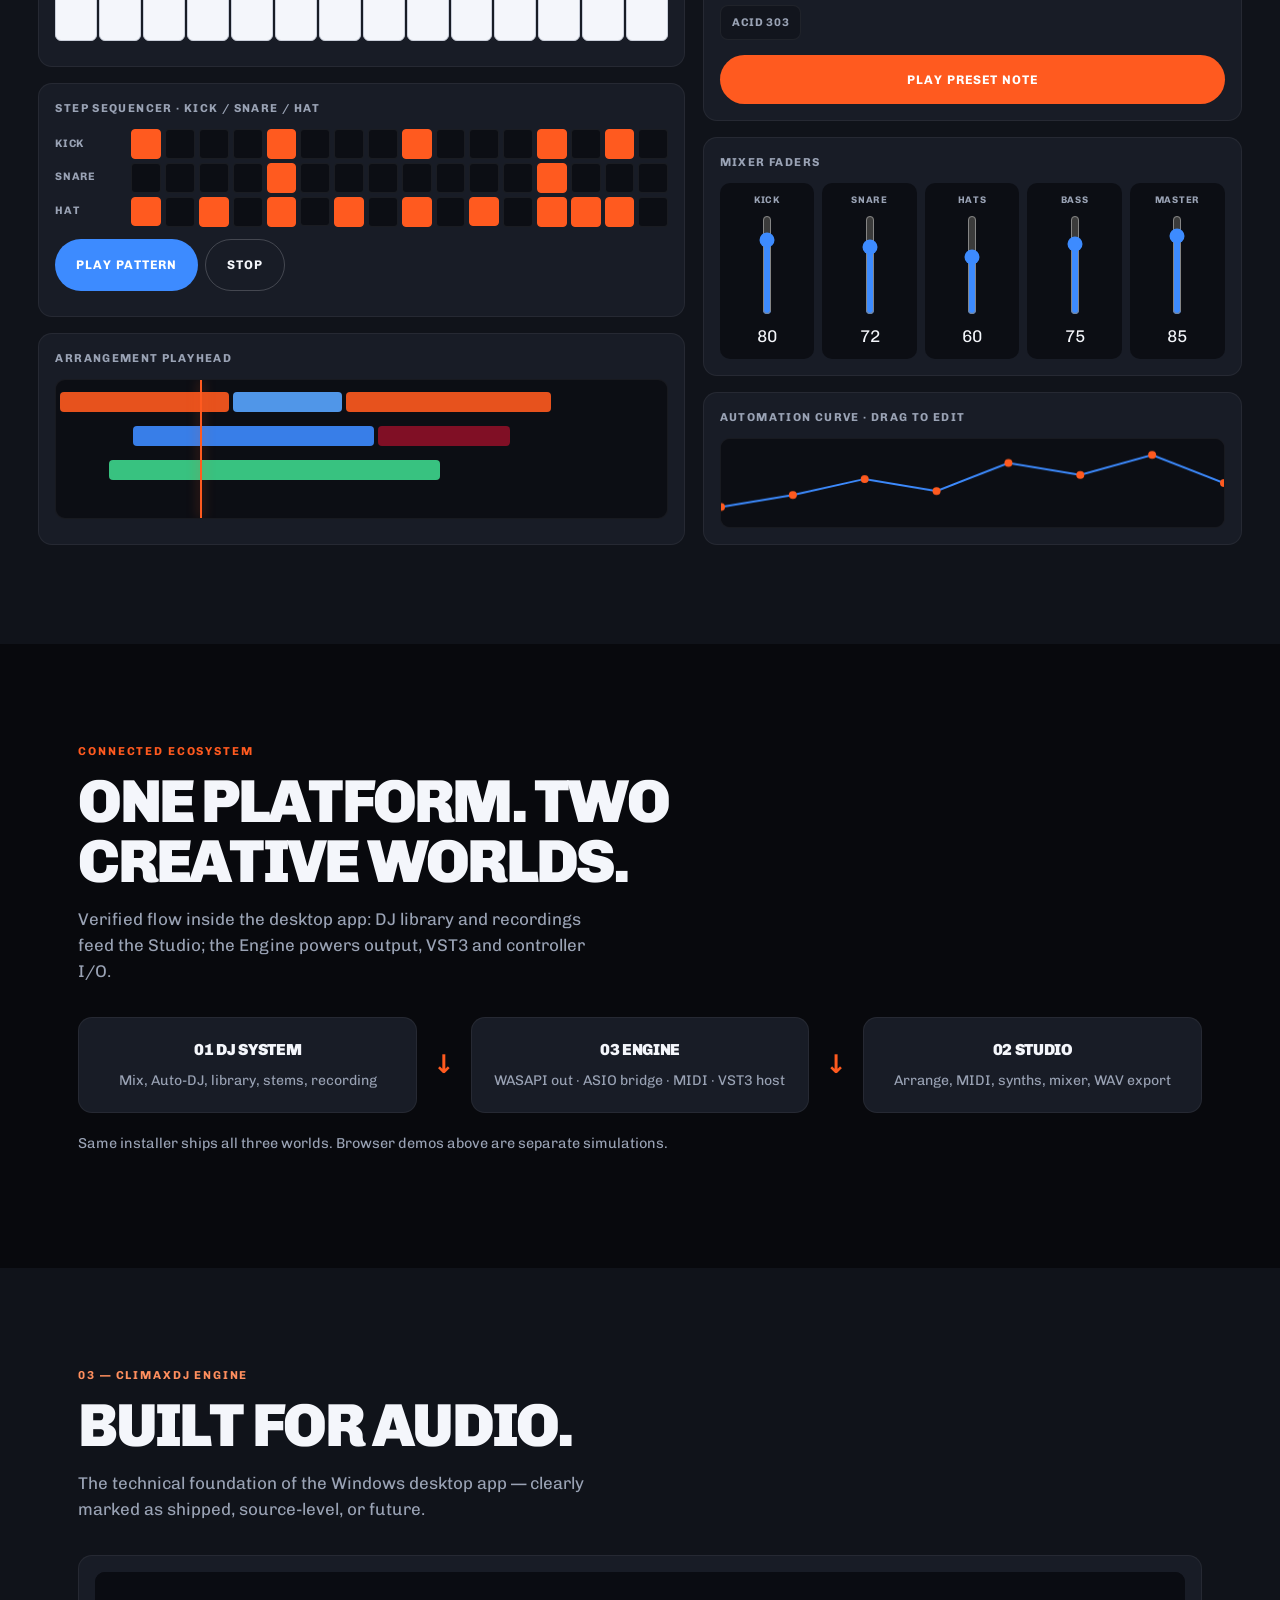
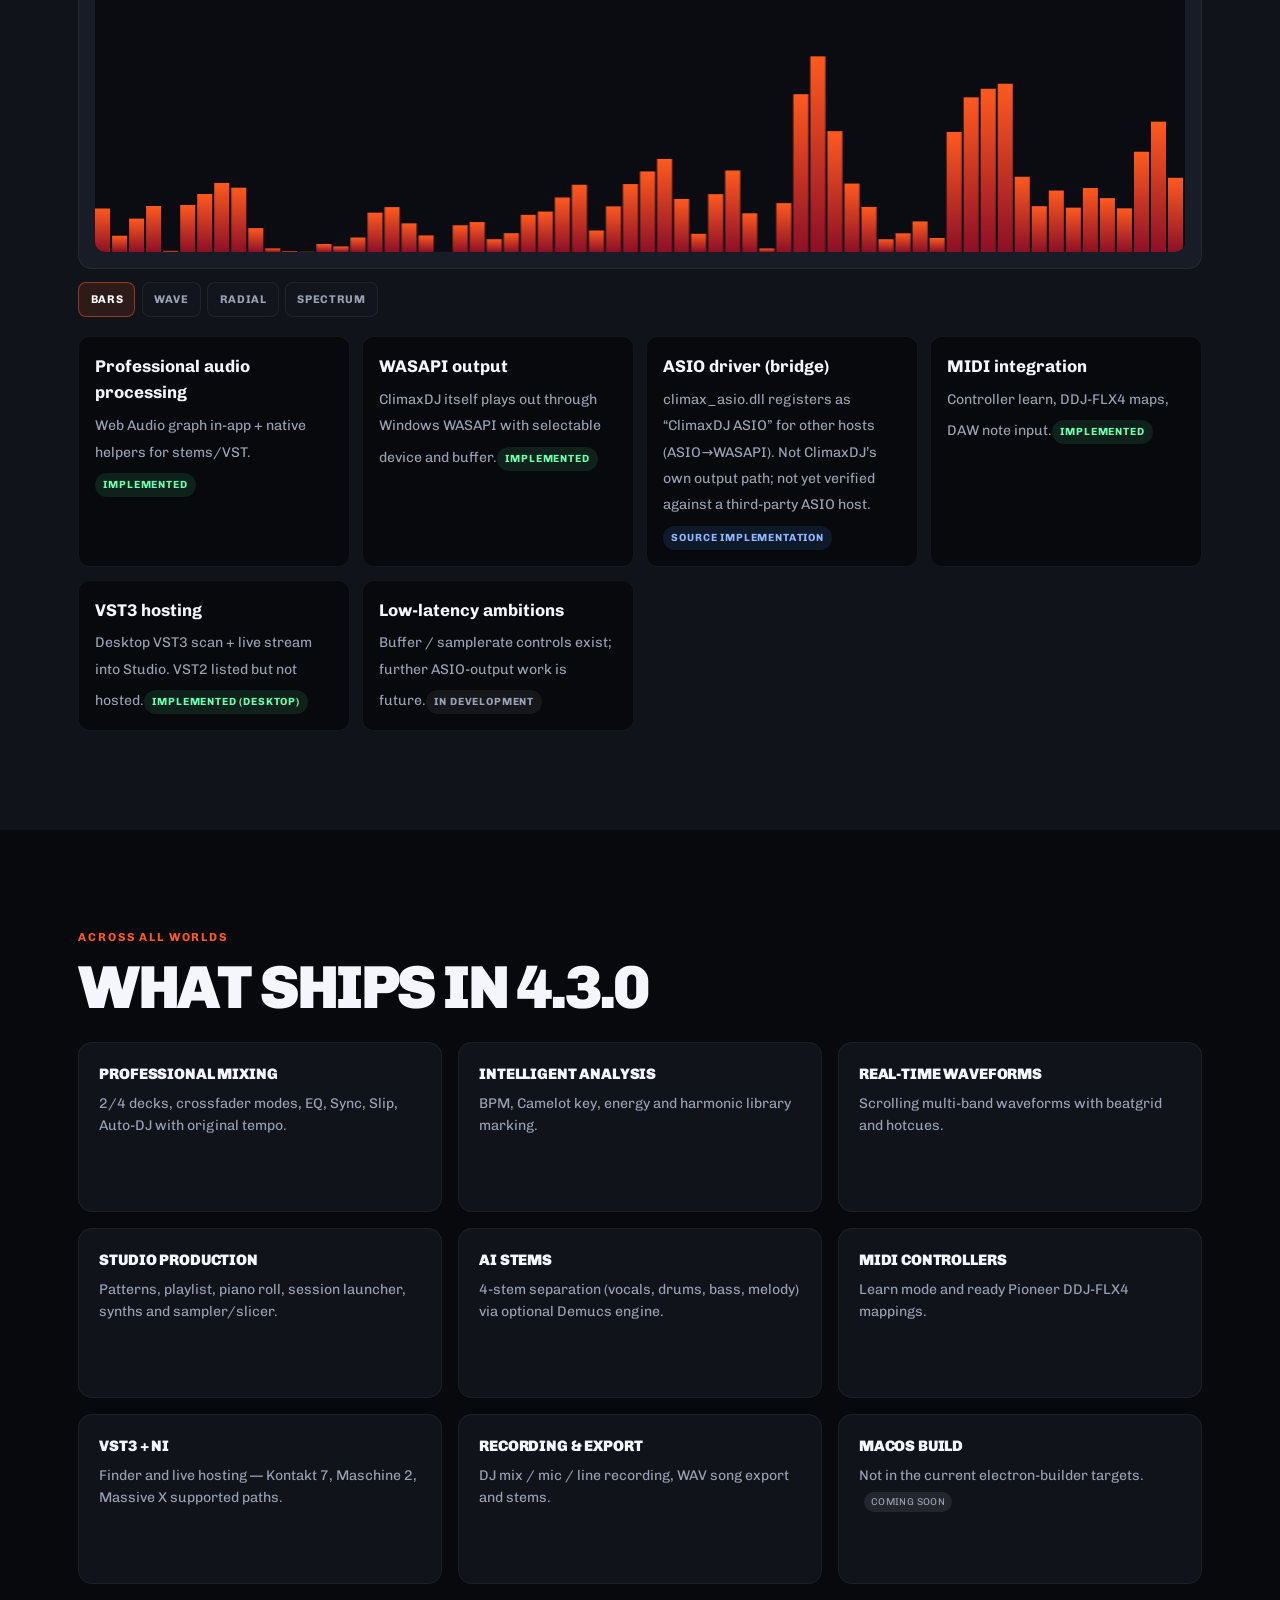
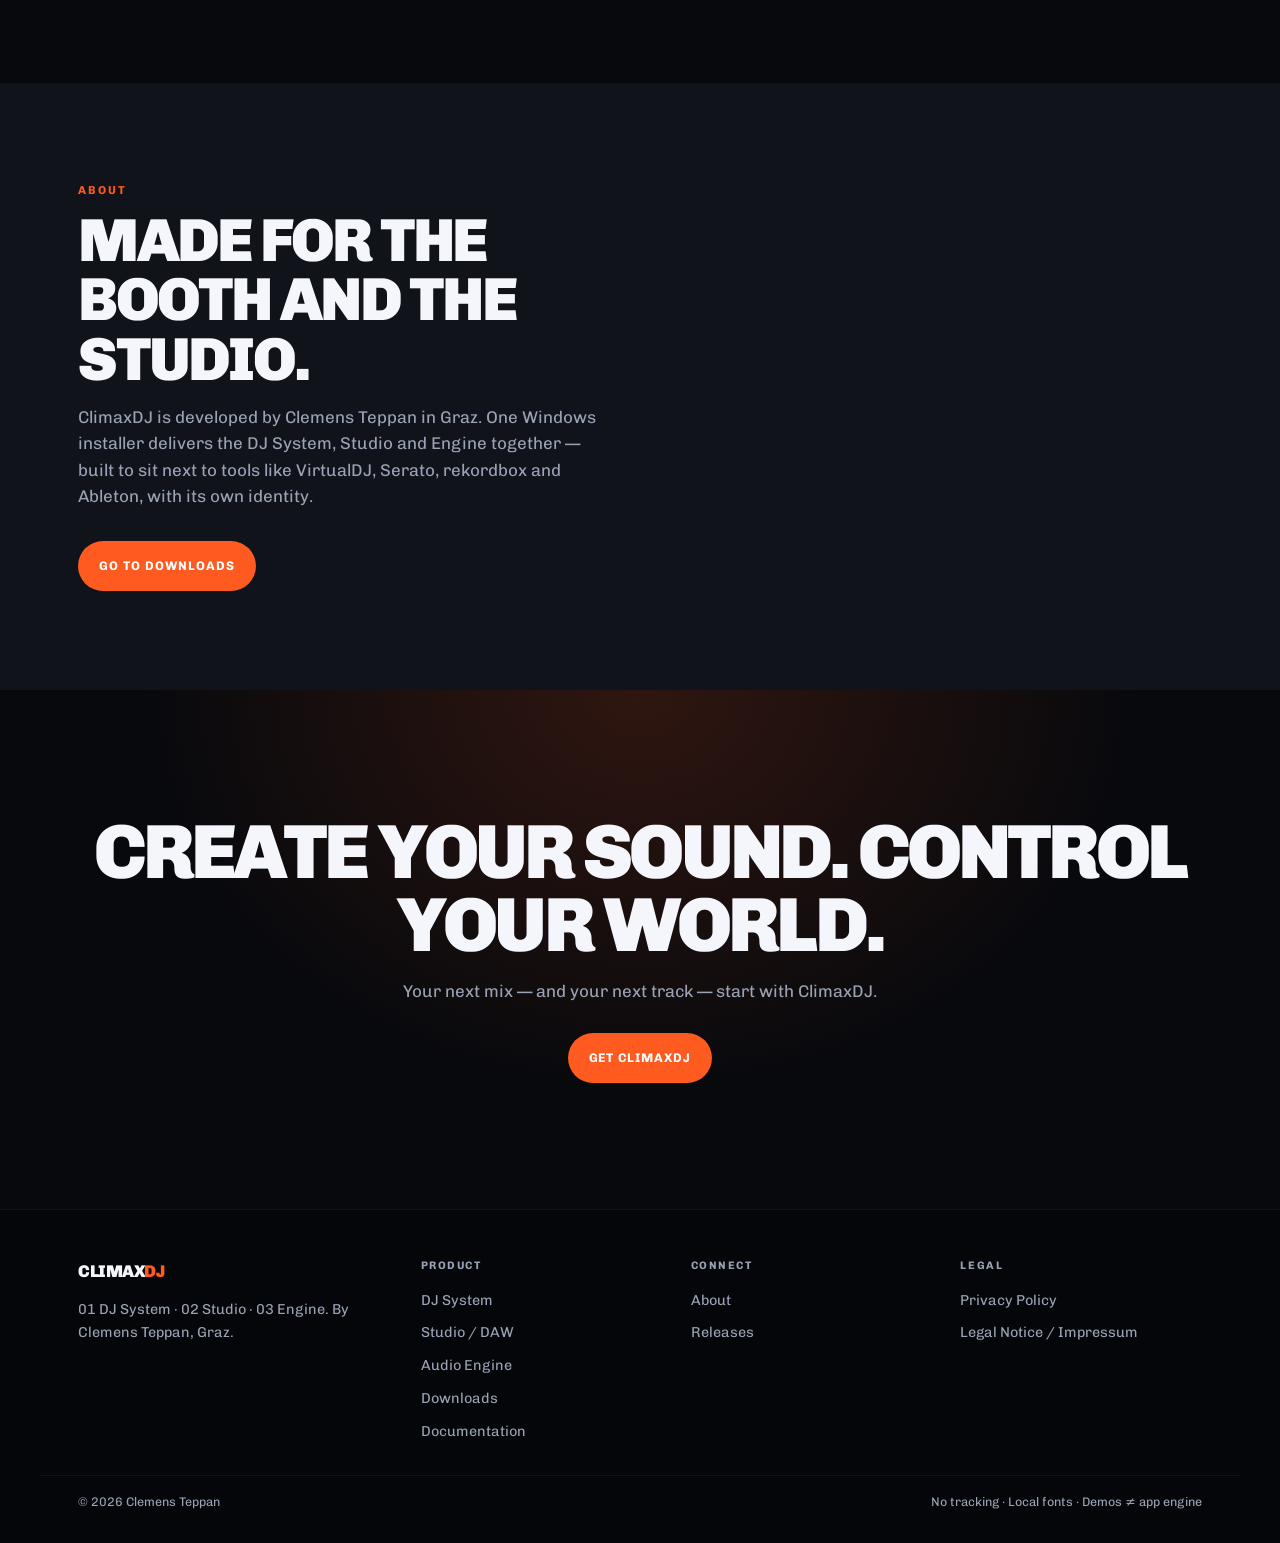
==== commit d9798d4f: "Add cinematic CLIMAXDJ wordmark intro and scroll transition Giant Chivo wordmark fades in/out (~2.5s" ====
--- a/index.html
+++ b/index.html
@@ -15,7 +15,18 @@
 </head>
 <body>
   <a class="sr-only" href="#main">Skip to content</a>
-  <div id="loader" role="status" aria-live="polite"><div><div class="loader__mark">Climax<span>DJ</span></div><div class="loader__bar" aria-hidden="true"><i></i></div></div></div>
+  <!-- Cinematic CLIMAXDJ wordmark intro (once per session) -->
+  <div id="intro" class="intro" role="dialog" aria-label="ClimaxDJ intro" aria-modal="true">
+    <div class="intro__stage" aria-hidden="true">
+      <div class="intro__glow intro__glow--a"></div>
+      <div class="intro__glow intro__glow--b"></div>
+      <div class="intro__mark" id="introMark">
+        <span class="intro__text">CLIMAXDJ</span>
+        <span class="intro__sweep" aria-hidden="true"></span>
+      </div>
+    </div>
+    <button type="button" class="intro__skip" id="introSkip">Skip</button>
+  </div>
 
   <header class="nav" id="nav" role="banner">
     <a class="nav__logo" href="#top">Climax<span>DJ</span></a>
@@ -71,6 +82,16 @@
       </div>
     </section>
 
+    <!-- SCROLL WORDmark → features transition -->
+    <section class="wm-pin" id="wm-pin" aria-label="ClimaxDJ wordmark">
+      <div class="wm-pin__sticky">
+        <div class="wm-pin__glow wm-pin__glow--a" aria-hidden="true"></div>
+        <div class="wm-pin__glow wm-pin__glow--b" aria-hidden="true"></div>
+        <p class="wm-pin__mark" id="wmMark" aria-hidden="true">CLIMAXDJ</p>
+        <p class="wm-pin__hint">Scroll to explore</p>
+      </div>
+    </section>
+
     <!-- THREE WORLDS OVERVIEW -->
     <section class="section section--alt" id="worlds" aria-labelledby="worlds-title">
       <div class="wrap">
--- a/styles.css
+++ b/styles.css
@@ -24,13 +24,37 @@
 .wrap{width:min(1200px,100%);margin-inline:auto;padding-inline:var(--margin)}
 .wrap-wide{width:min(1400px,100%);margin-inline:auto;padding-inline:var(--margin)}
 
-#loader{position:fixed;inset:0;z-index:200;background:var(--bg);display:grid;place-items:center;transition:opacity .55s var(--ease),visibility .55s}
-#loader.is-done{opacity:0;visibility:hidden;pointer-events:none}
-.loader__mark{font-weight:900;letter-spacing:-.04em;text-transform:uppercase;font-size:clamp(1.3rem,3vw,1.8rem)}
-.loader__mark span{color:var(--brand)}
-.loader__bar{width:110px;height:2px;background:var(--surface);margin-top:1rem;overflow:hidden}
-.loader__bar i{display:block;height:100%;width:0;background:var(--brand);animation:load 1s var(--ease) forwards}
-@keyframes load{to{width:100%}}
+/* ——— Cinematic intro wordmark ——— */
+.intro{position:fixed;inset:0;z-index:200;background:var(--bg);display:grid;place-items:center;overflow:hidden;transition:opacity .45s var(--ease),visibility .45s}
+.intro.is-done{opacity:0;visibility:hidden;pointer-events:none}
+.intro__stage{position:relative;width:100%;height:100%;display:grid;place-items:center}
+.intro__glow{position:absolute;border-radius:50%;pointer-events:none;filter:blur(40px);opacity:.55}
+.intro__glow--a{width:min(70vw,720px);height:min(70vw,720px);background:radial-gradient(circle,rgba(255,90,31,.45),transparent 68%);left:18%;top:28%;transform:translate(-50%,-50%)}
+.intro__glow--b{width:min(55vw,560px);height:min(55vw,560px);background:radial-gradient(circle,rgba(61,139,255,.4),transparent 68%);right:8%;bottom:18%;transform:translate(30%,30%)}
+.intro__mark{position:relative;display:inline-block;line-height:.82;transform:scale(1.12);opacity:0;filter:blur(22px);will-change:transform,opacity,filter}
+.intro__text{display:block;font-weight:900;font-size:clamp(3.4rem,18vw,14rem);letter-spacing:-.07em;text-transform:uppercase;color:var(--text);text-align:center;white-space:nowrap;padding:0 .04em}
+.intro__sweep{position:absolute;inset:-8% -12%;background:linear-gradient(105deg,transparent 35%,rgba(255,90,31,.55) 47%,rgba(61,139,255,.55) 53%,transparent 65%);mix-blend-mode:screen;opacity:0;transform:translateX(-60%);pointer-events:none;filter:blur(2px)}
+.intro__skip{position:absolute;right:var(--margin);bottom:1.4rem;z-index:2;font-size:.72rem;font-weight:700;letter-spacing:.14em;text-transform:uppercase;color:var(--text2);padding:.65rem 1rem;border:1px solid rgba(255,255,255,.12);border-radius:999px;background:rgba(8,9,13,.45);backdrop-filter:blur(8px)}
+.intro__skip:hover{color:var(--text);border-color:rgba(255,255,255,.28)}
+body.intro-lock{overflow:hidden}
+
+/* ——— Scroll-pinned wordmark → worlds ——— */
+.wm-pin{position:relative;background:var(--bg)}
+.wm-pin__sticky{height:100svh;display:grid;place-items:center;overflow:hidden;position:relative}
+.wm-pin__glow{position:absolute;border-radius:50%;pointer-events:none;filter:blur(48px);opacity:.35}
+.wm-pin__glow--a{width:min(60vw,640px);height:min(60vw,640px);background:radial-gradient(circle,rgba(255,90,31,.5),transparent 70%);left:20%;top:35%;transform:translate(-50%,-50%)}
+.wm-pin__glow--b{width:min(50vw,520px);height:min(50vw,520px);background:radial-gradient(circle,rgba(61,139,255,.45),transparent 70%);right:10%;bottom:20%;transform:translate(20%,20%)}
+.wm-pin__mark{position:relative;z-index:1;margin:0;font-weight:900;font-size:clamp(3.2rem,17vw,13.5rem);letter-spacing:-.07em;text-transform:uppercase;line-height:.82;text-align:center;white-space:nowrap;color:var(--text);opacity:0;transform:scale(1.35);filter:blur(18px);will-change:transform,opacity,filter}
+.wm-pin__hint{position:absolute;bottom:1.6rem;left:50%;transform:translateX(-50%);margin:0;font-size:.68rem;font-weight:700;letter-spacing:.18em;text-transform:uppercase;color:var(--text2);opacity:.55;z-index:1}
+@media(max-width:700px){
+  .intro__text,.wm-pin__mark{letter-spacing:-.055em}
+}
+@media(prefers-reduced-motion:reduce){
+  .intro,.wm-pin__mark{transition:none!important}
+  .wm-pin__sticky{min-height:40vh;height:auto;padding:3rem 0}
+  .wm-pin__mark{opacity:1;transform:none;filter:none;font-size:clamp(2.4rem,12vw,6rem)}
+  .wm-pin__hint{display:none}
+}
 
 .nav{position:fixed;inset:0 0 auto;z-index:60;display:flex;align-items:center;justify-content:space-between;gap:1rem;padding:.85rem var(--margin);background:rgba(8,9,13,.78);backdrop-filter:blur(16px);border-bottom:1px solid transparent;transition:border-color .25s,background .25s}
 .nav.is-scrolled{border-bottom-color:rgba(255,255,255,.06);background:rgba(8,9,13,.92)}
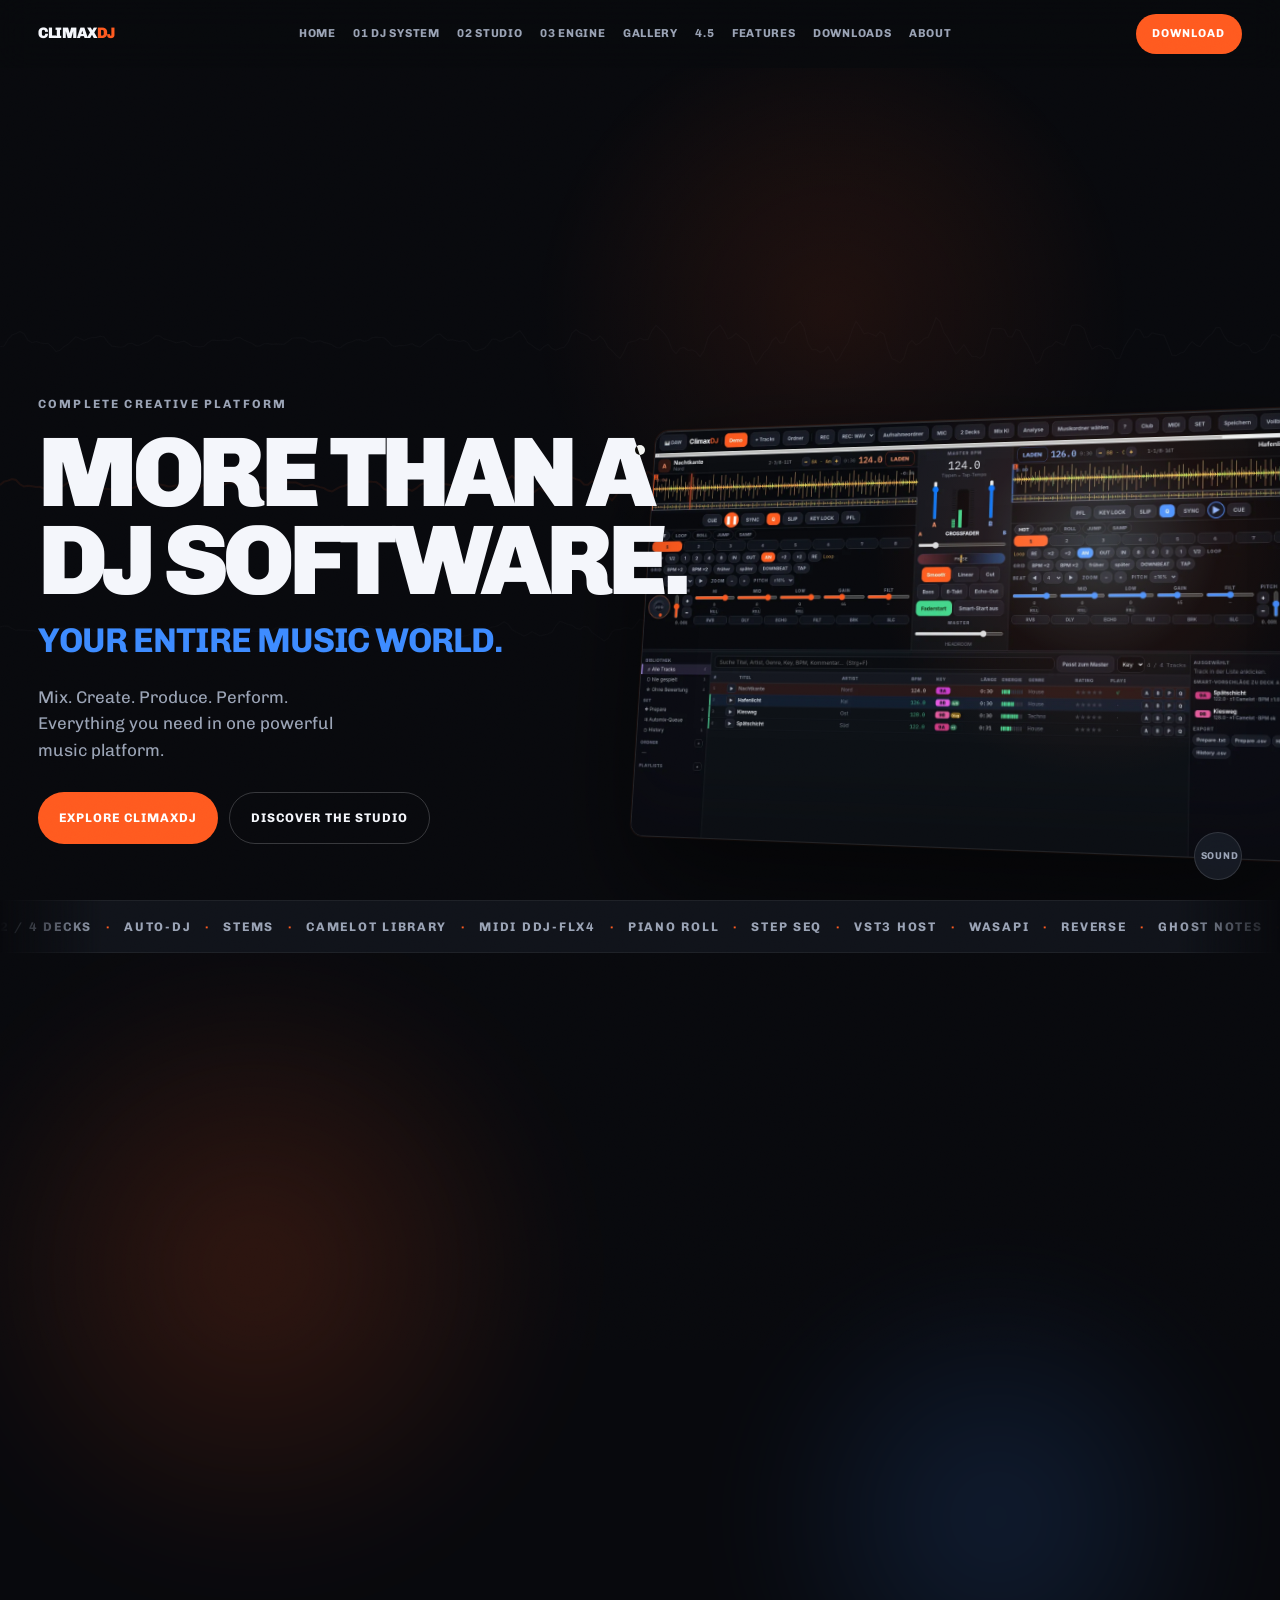
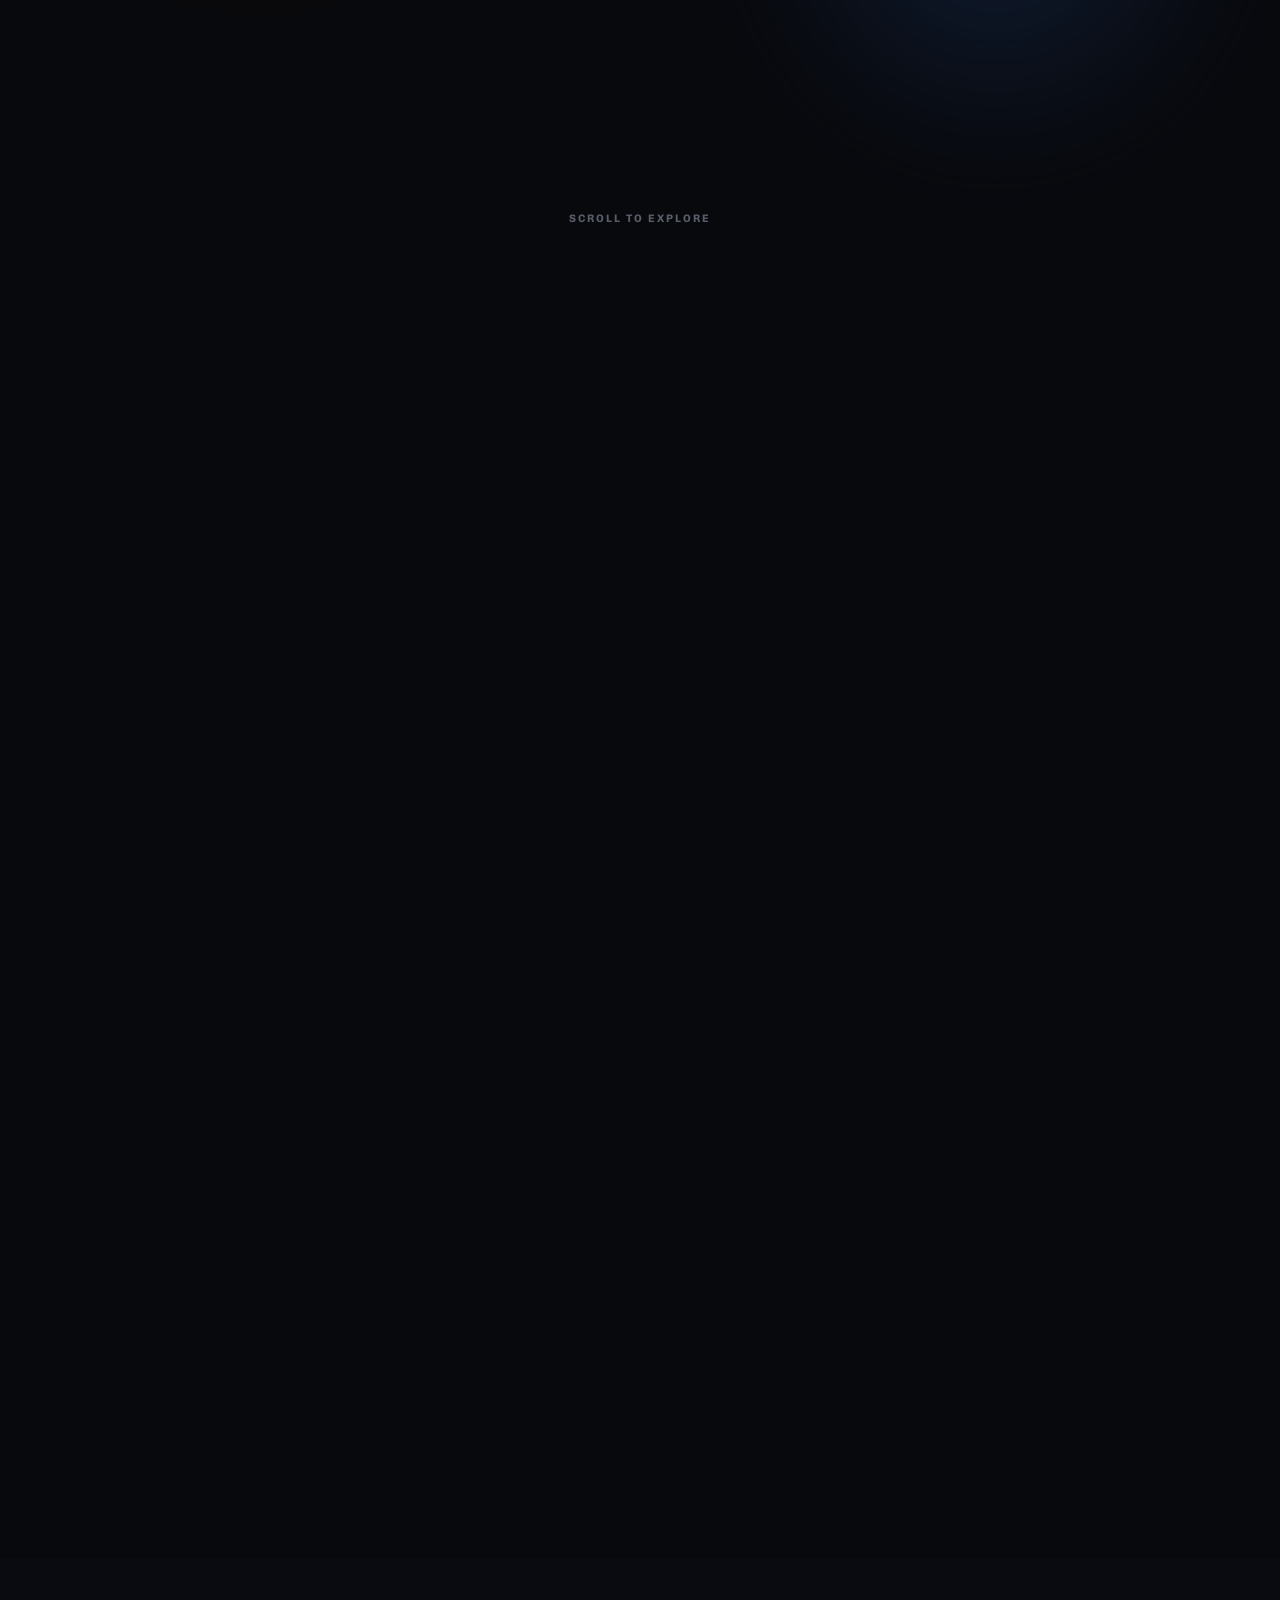
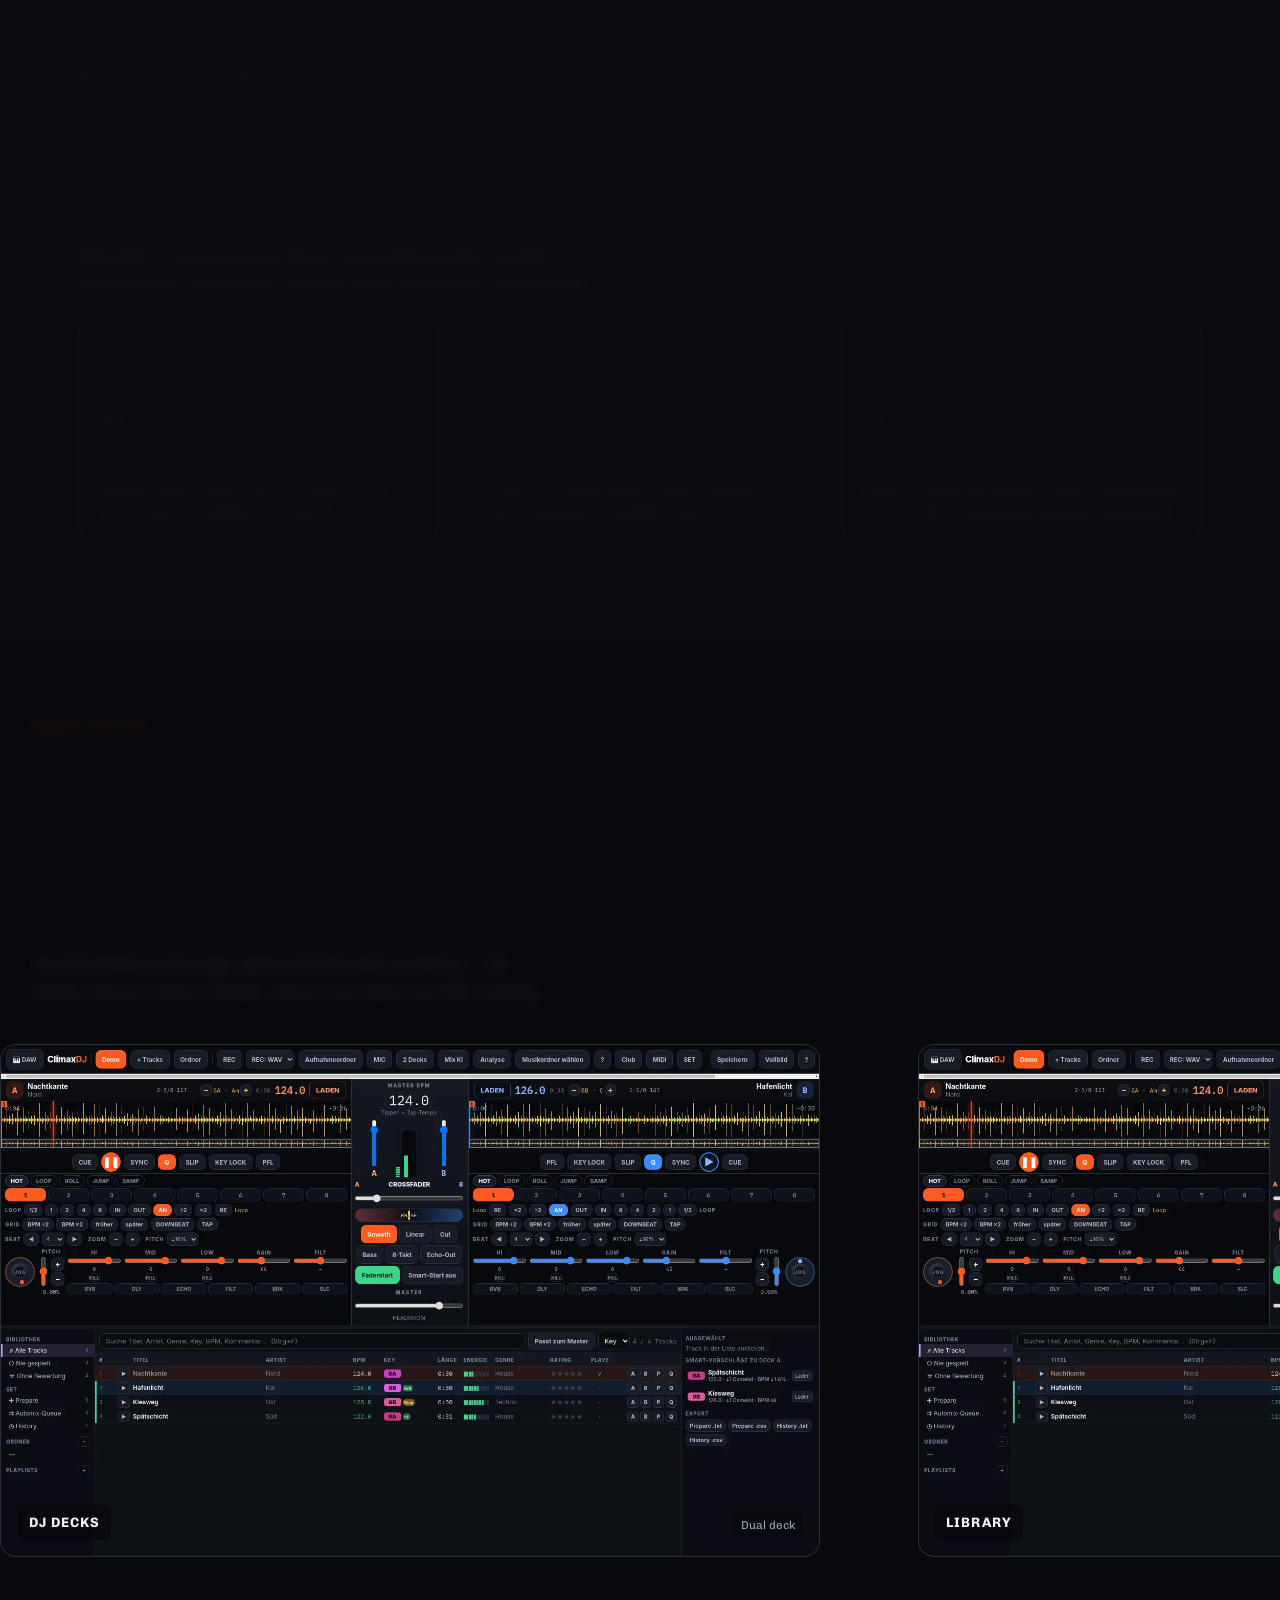
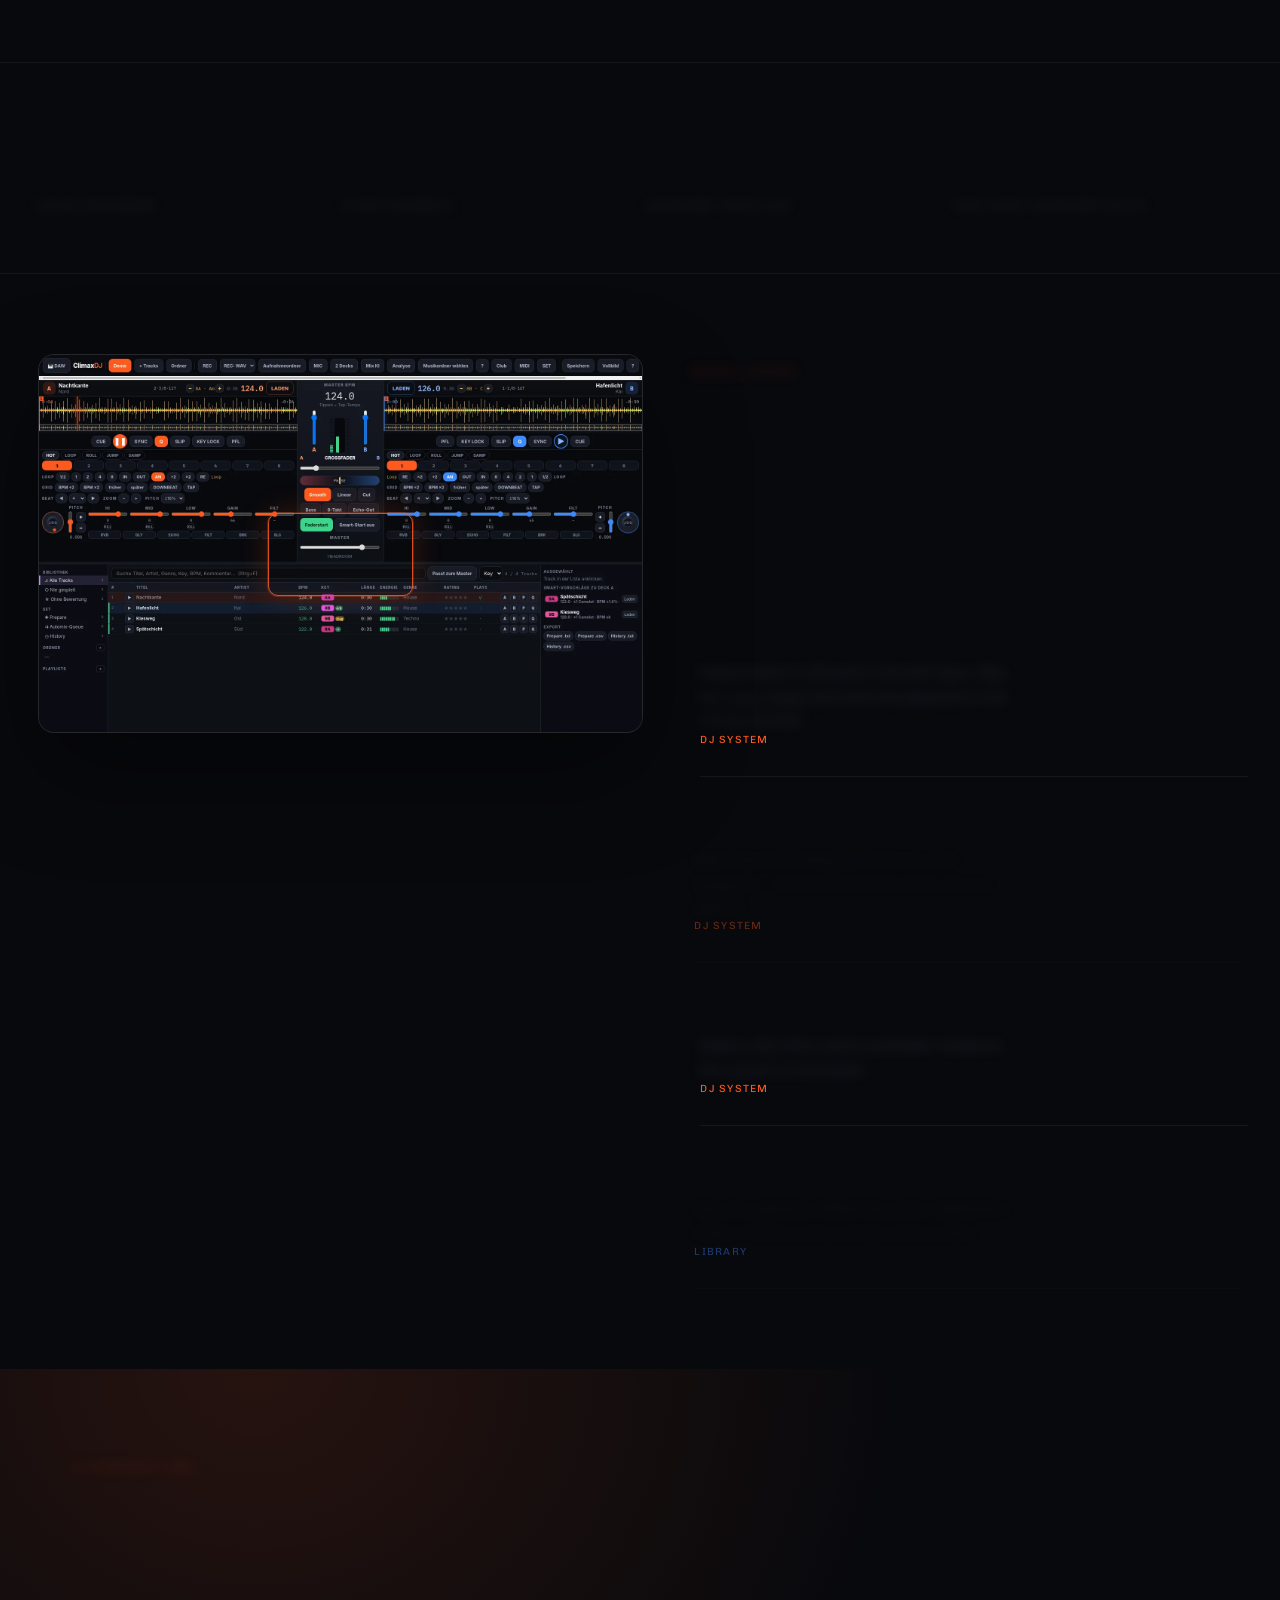
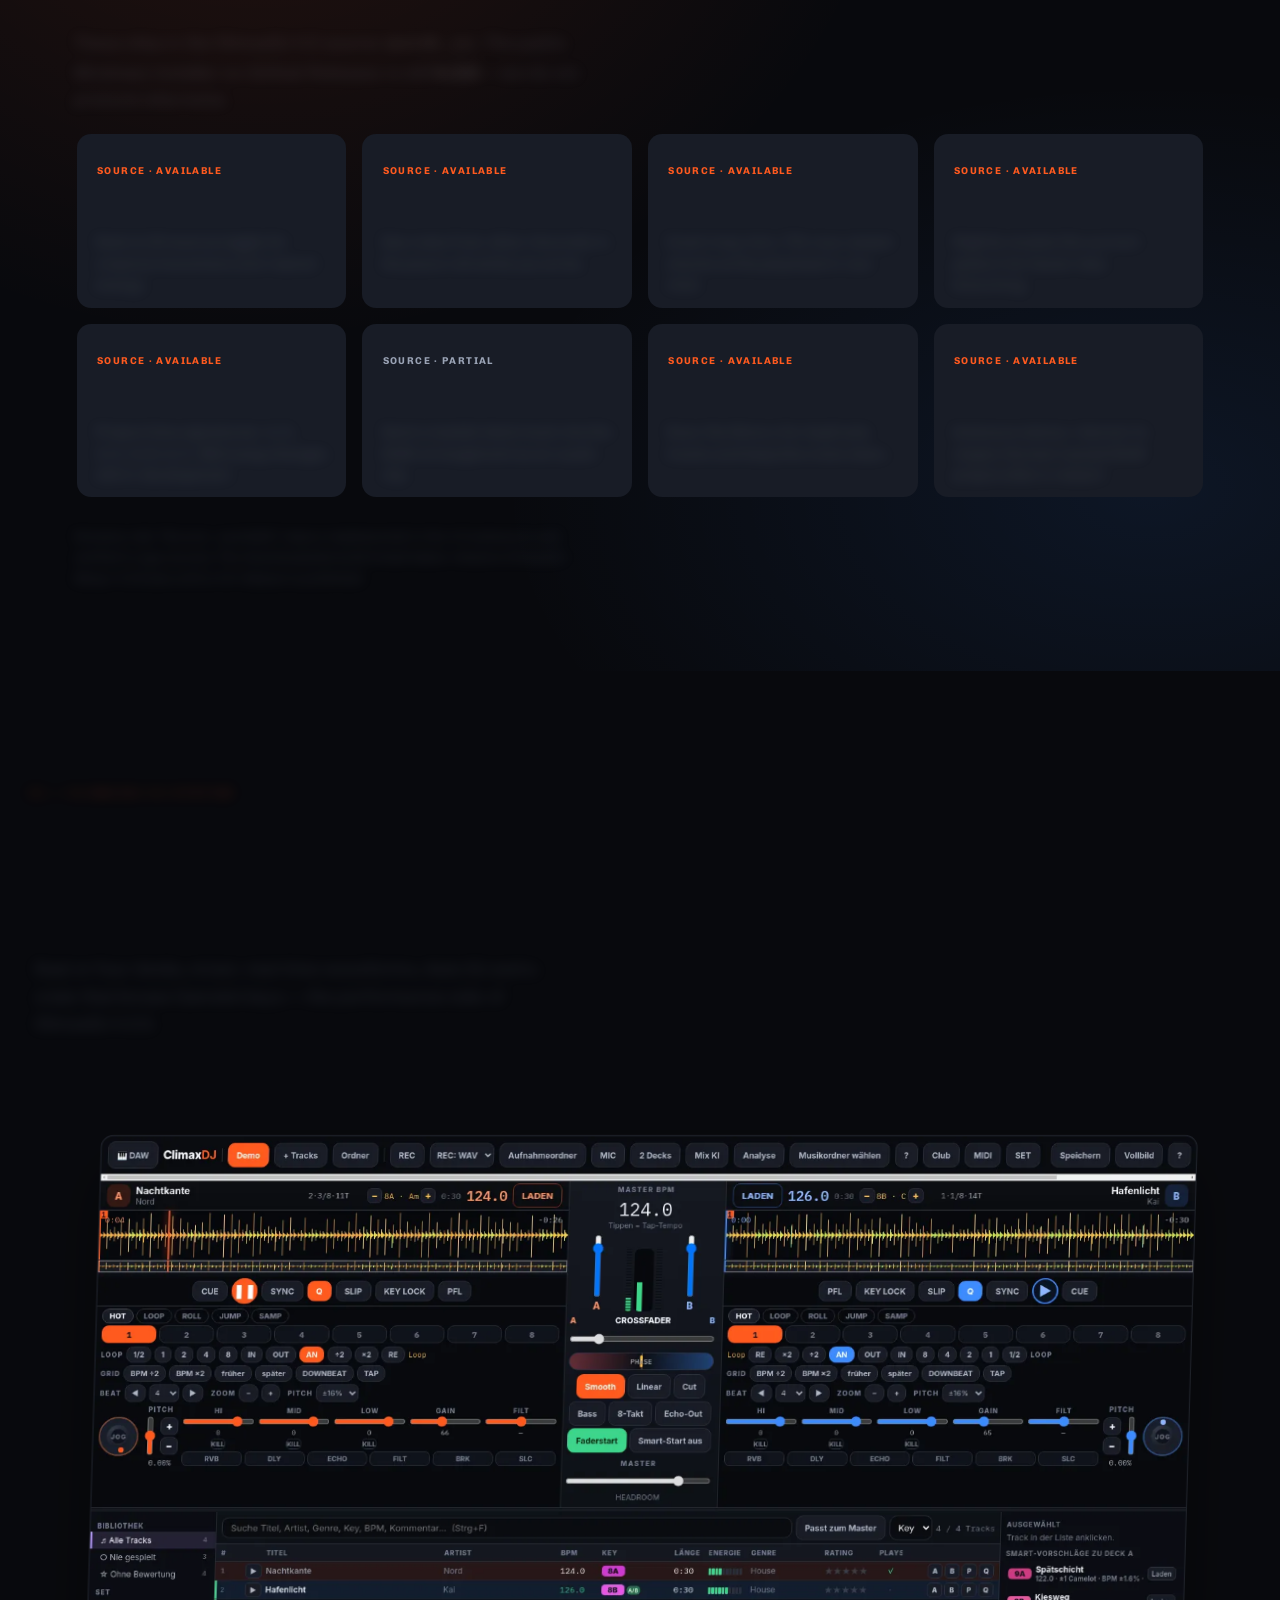
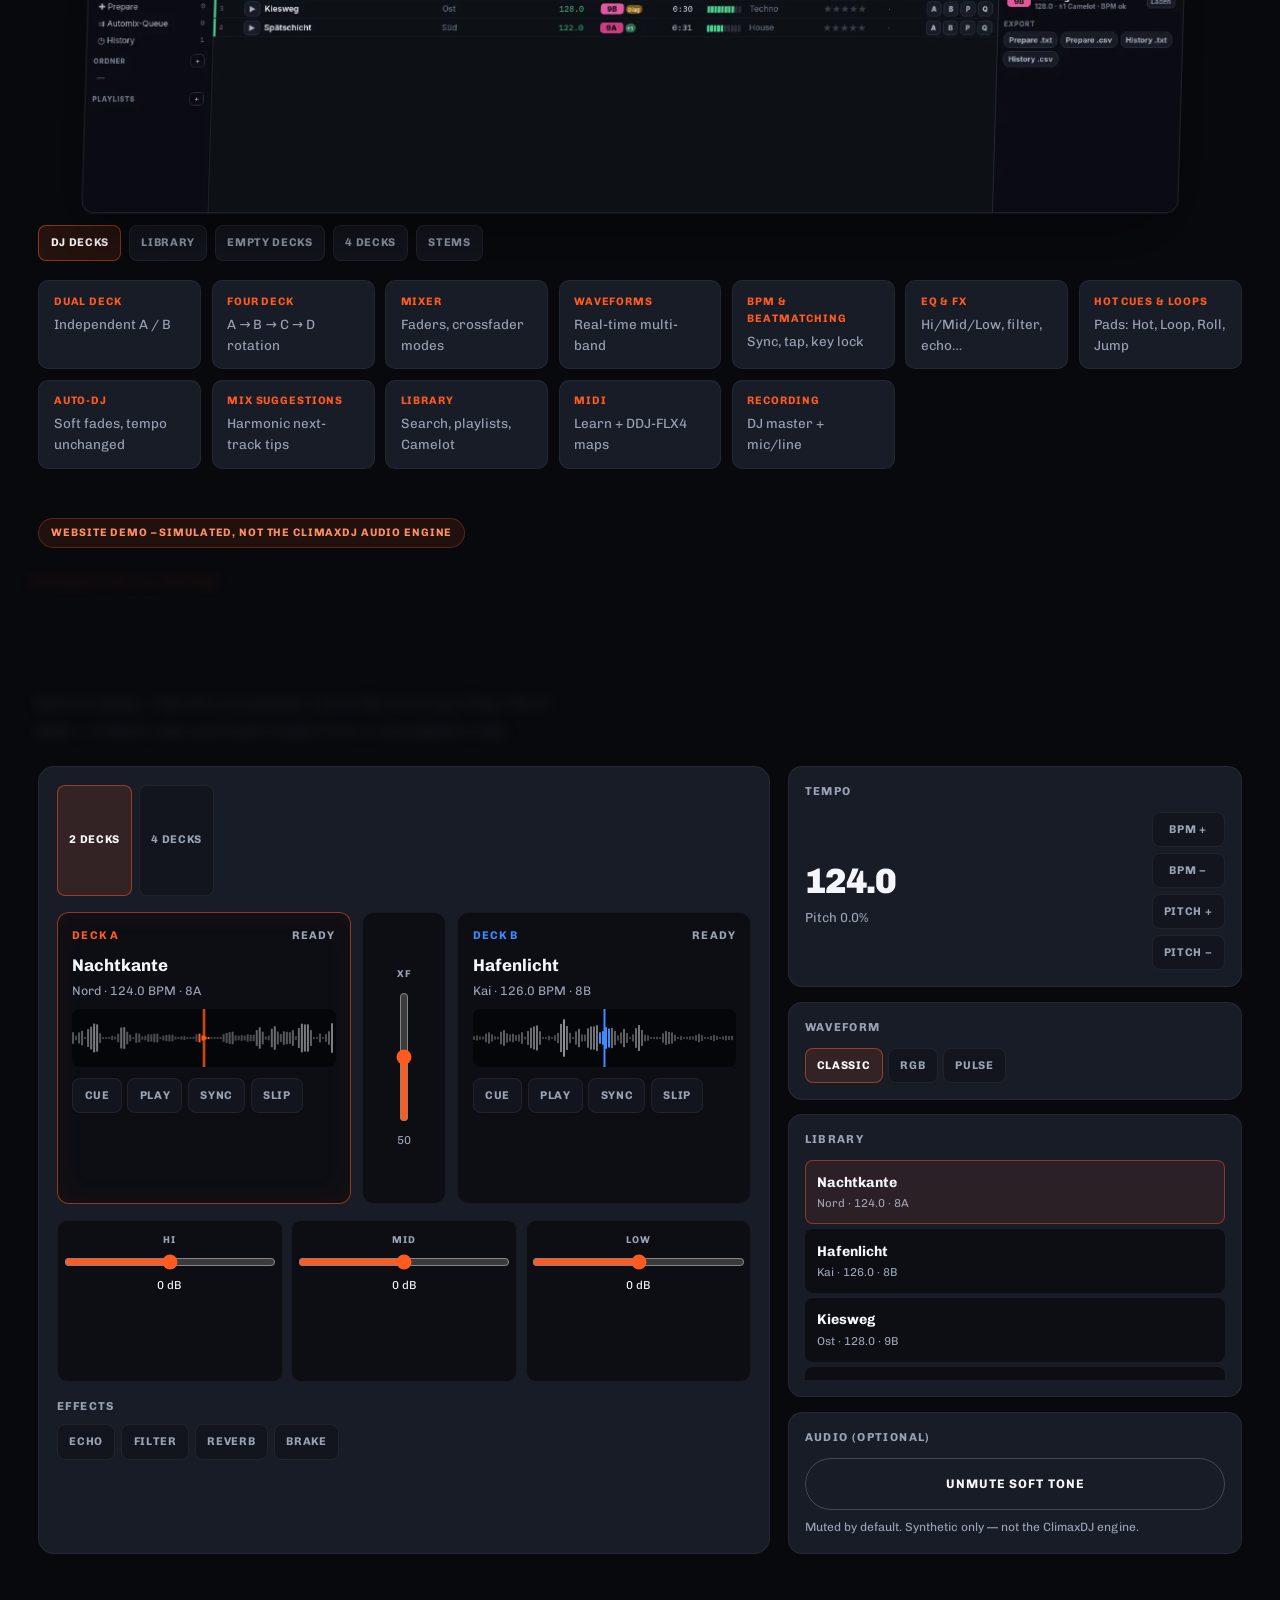
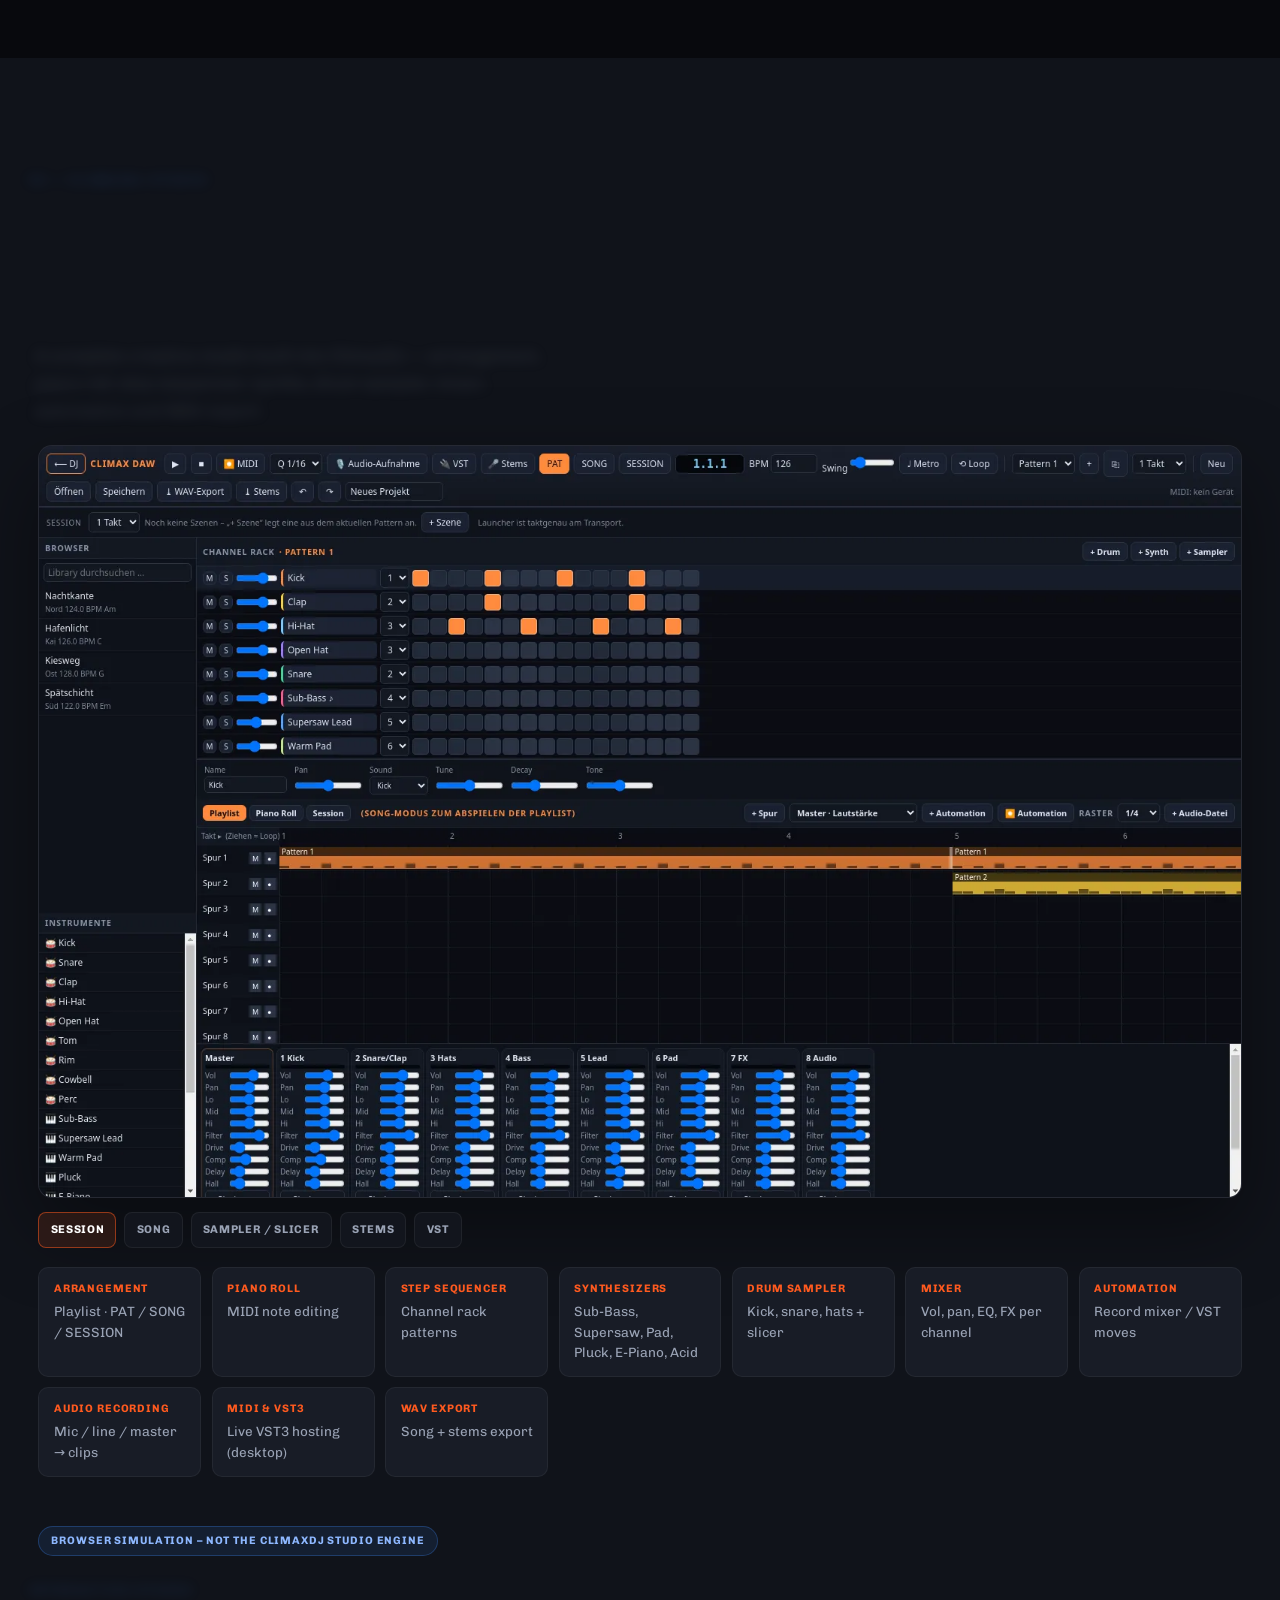
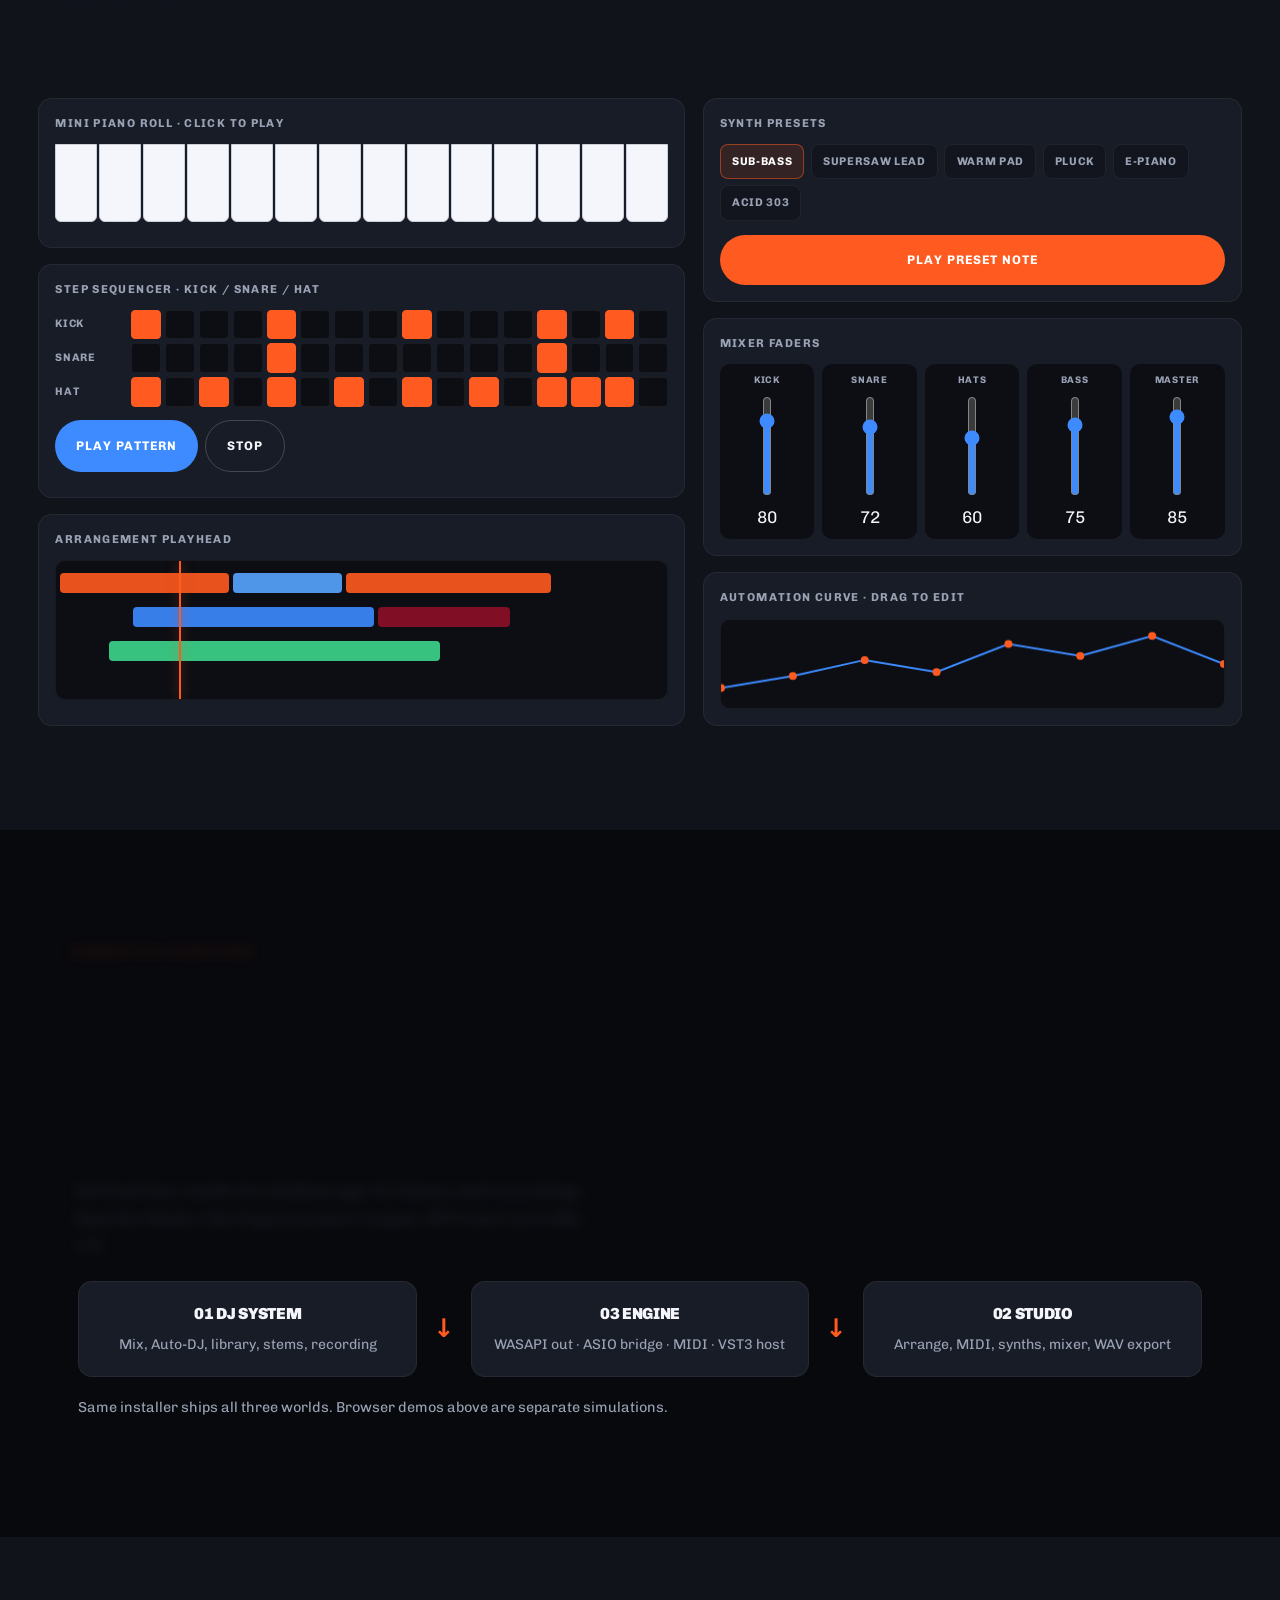
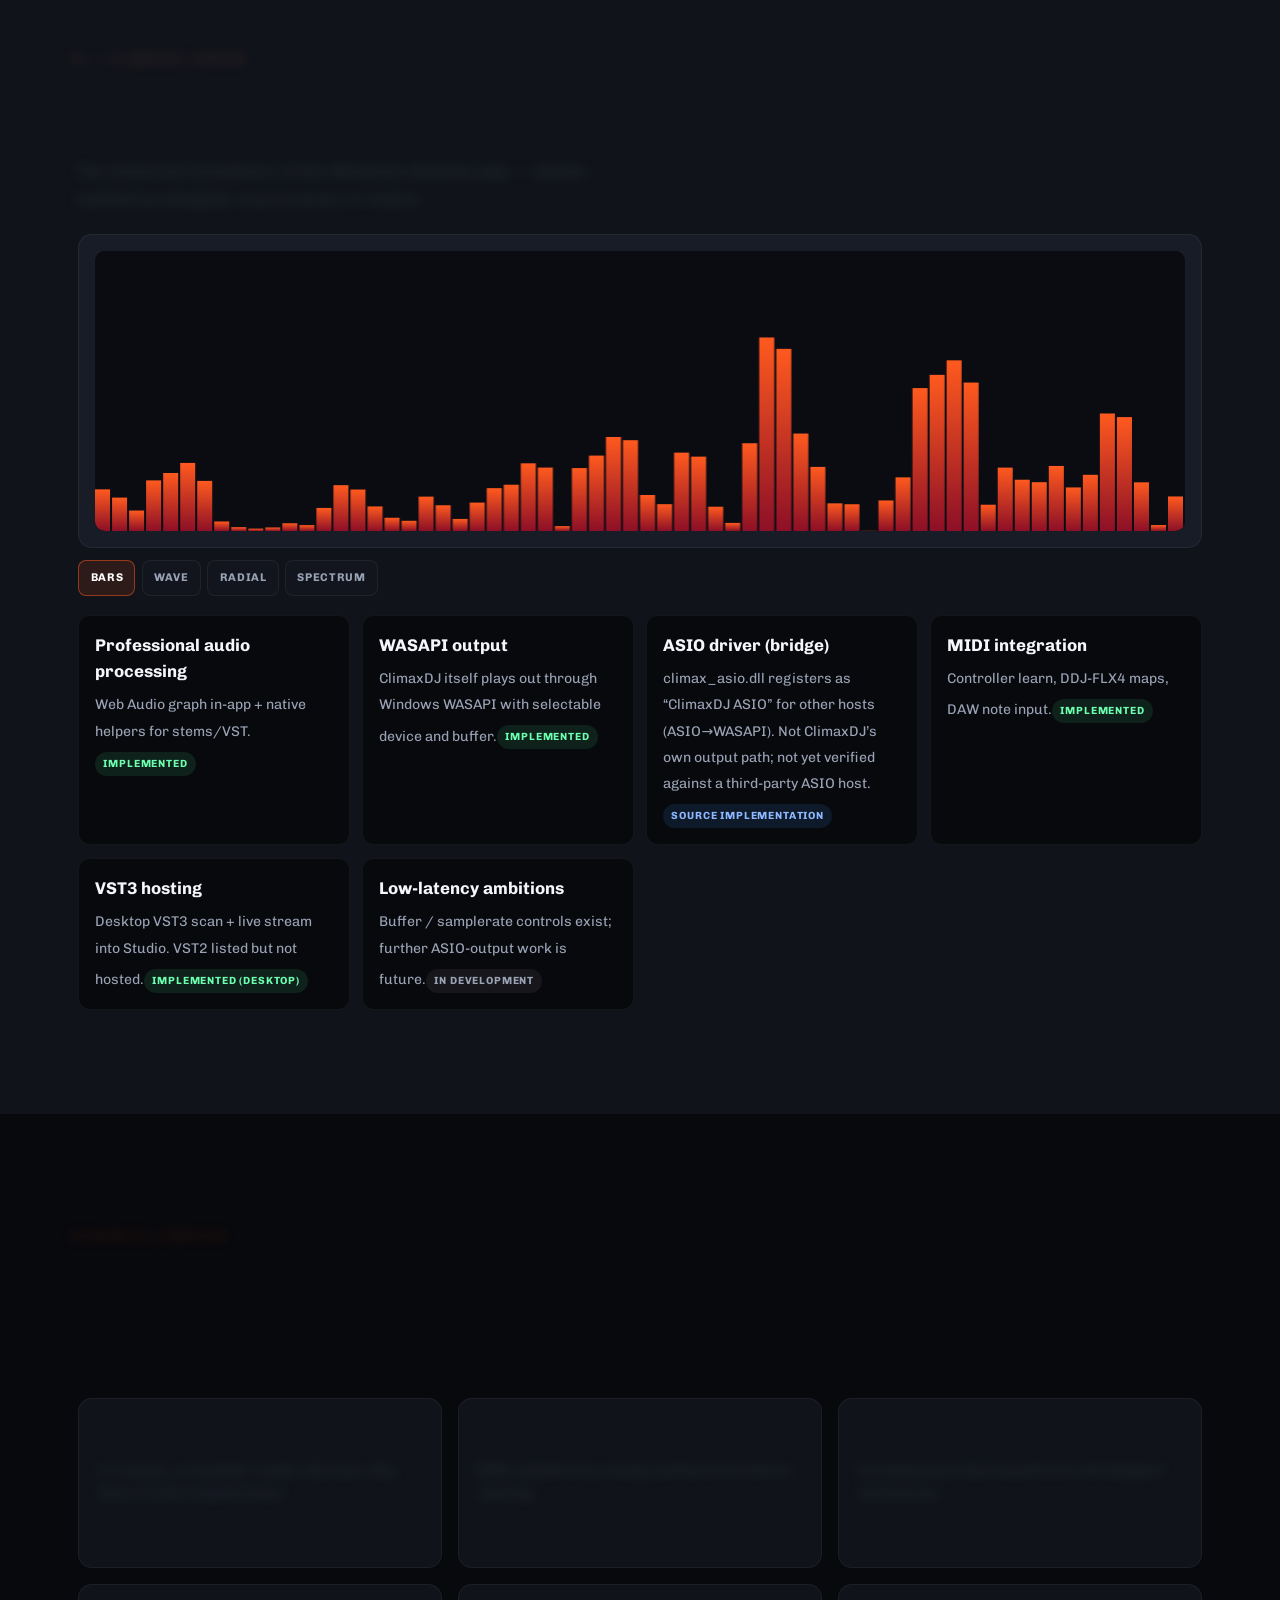
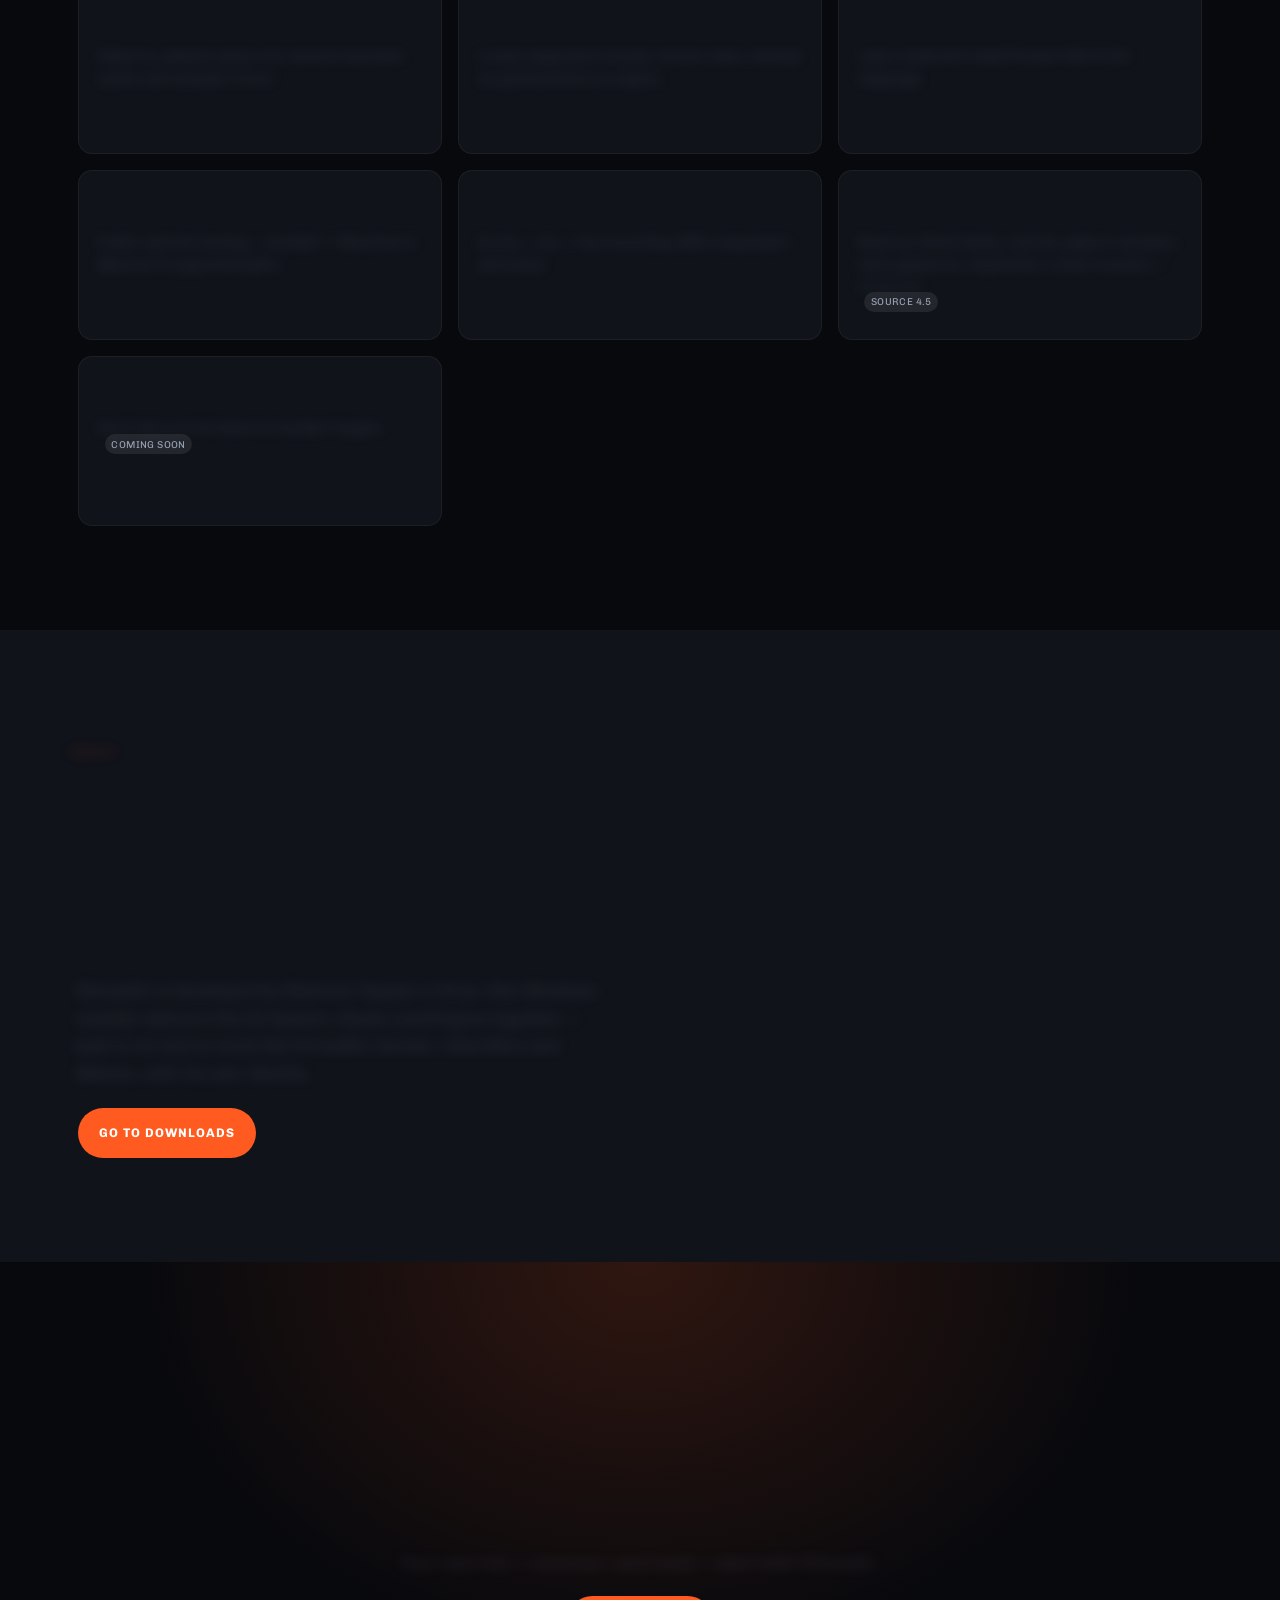
==== commit 53e541a1: "Level up site: premium motion, 4.5 honesty, scroll text fade Awwwards-lean polish: Lenis scroll, mag" ====
--- a/index.html
+++ b/index.html
@@ -4,16 +4,19 @@
   <meta charset="utf-8">
   <meta name="viewport" content="width=device-width, initial-scale=1">
   <title>ClimaxDJ – More Than a DJ Software | DJ System, Studio &amp; Engine</title>
-  <meta name="description" content="ClimaxDJ 4.3.0 – professional DJ System, Studio/DAW and Audio Engine in one Windows platform. Mix, create, produce, perform.">
+  <meta name="description" content="ClimaxDJ — DJ System, Studio/DAW and Audio Engine. Windows installer 4.3.0; 4.5 source adds Reverse, Ghost Notes, chords, pattern variation, time signatures, Deck→DAW, duplicates & crash recovery.">
   <meta name="theme-color" content="#08090D">
   <meta property="og:title" content="ClimaxDJ – Create Your Sound. Control Your World.">
-  <meta property="og:description" content="DJ System · Studio / DAW · Audio Engine. Version 4.3.0 for Windows.">
+  <meta property="og:description" content="DJ System · Studio / DAW · Audio Engine. Windows 4.3.0 · 4.5 features in source.">
   <meta property="og:image" content="./screenshots/hero-dj.webp">
   <meta property="og:type" content="website">
   <link rel="icon" href="./assets/icon.png" type="image/png">
-  <link rel="stylesheet" href="./styles.css">
+  <link rel="stylesheet" href="./styles.css?v=20261106c">
+  <link rel="stylesheet" href="./premium.css?v=20261106c">
 </head>
 <body>
+  <div class="grain" aria-hidden="true"></div>
+  <div class="cursor" id="cursor" aria-hidden="true"></div>
   <a class="sr-only" href="#main">Skip to content</a>
   <!-- Cinematic CLIMAXDJ wordmark intro (once per session) -->
   <div id="intro" class="intro" role="dialog" aria-label="ClimaxDJ intro" aria-modal="true">
@@ -36,6 +39,8 @@
         <li><a href="#world-dj">01 DJ System</a></li>
         <li><a href="#world-studio">02 Studio</a></li>
         <li><a href="#world-engine">03 Engine</a></li>
+        <li><a href="#gallery">Gallery</a></li>
+        <li><a href="#v45">4.5</a></li>
         <li><a href="#features">Features</a></li>
         <li><a href="./downloads.html">Downloads</a></li>
         <li><a href="#about">About</a></li>
@@ -49,6 +54,8 @@
     <a href="#world-dj">01 DJ System</a>
     <a href="#world-studio">02 Studio / DAW</a>
     <a href="#world-engine">03 Audio Engine</a>
+    <a href="#gallery">Gallery</a>
+    <a href="#v45">4.5</a>
     <a href="#features">Features</a>
     <a href="./downloads.html">Downloads</a>
     <a href="#about">About</a>
@@ -60,11 +67,15 @@
       <canvas class="hero__canvas" id="heroWave" aria-hidden="true"></canvas>
       <div class="hero__glow" id="heroGlow" aria-hidden="true"></div>
       <div class="hero__scrim" aria-hidden="true"></div>
-      <div class="hero__shot" aria-hidden="true">
-        <picture>
-          <source srcset="./screenshots/hero-dj.webp" type="image/webp">
-          <img src="./screenshots/hero-dj.jpg" width="1600" height="1000" alt="" loading="eager">
-        </picture>
+      <div class="hero__stage" id="heroStage" aria-hidden="true">
+        <div class="hero__shot">
+          <picture>
+            <source srcset="./screenshots/hero-dj.webp" type="image/webp">
+            <img src="./screenshots/hero-dj.jpg" width="1600" height="1000" alt="" loading="eager">
+          </picture>
+          <div class="hero__specular" id="heroSpecular"></div>
+          <div class="hero__edge"></div>
+        </div>
       </div>
       <div class="hero__content">
         <p class="hero__eyebrow">Complete creative platform</p>
@@ -76,11 +87,20 @@
         <p class="hero__copy">Mix. Create. Produce. Perform.
 Everything you need in one powerful music platform.</p>
         <div class="hero__actions">
-          <a class="btn btn--primary" href="#world-dj">Explore ClimaxDJ</a>
-          <a class="btn btn--ghost" href="#world-studio">Discover the Studio</a>
-        </div>
-      </div>
-    </section>
+          <a class="btn btn--primary btn--magnetic" href="#world-dj"><span>Explore ClimaxDJ</span></a>
+          <a class="btn btn--ghost btn--magnetic" href="#world-studio"><span>Discover the Studio</span></a>
+        </div>
+      </div>
+    </section>
+
+    
+    <!-- Feature marquee (real features only) -->
+    <div class="marquee" aria-hidden="true">
+      <div class="marquee__track">
+        <span>2 / 4 Decks<i>·</i>Auto-DJ<i>·</i>Stems<i>·</i>Camelot Library<i>·</i>MIDI DDJ-FLX4<i>·</i>Piano Roll<i>·</i>Step Seq<i>·</i>VST3 Host<i>·</i>WASAPI<i>·</i>Reverse<i>·</i>Ghost Notes<i>·</i>Chord Generator<i>·</i>Pattern Variation<i>·</i>Time Signatures<i>·</i>Deck→DAW<i>·</i>Duplicates Finder<i>·</i>Crash Recovery</span>
+        <span>2 / 4 Decks<i>·</i>Auto-DJ<i>·</i>Stems<i>·</i>Camelot Library<i>·</i>MIDI DDJ-FLX4<i>·</i>Piano Roll<i>·</i>Step Seq<i>·</i>VST3 Host<i>·</i>WASAPI<i>·</i>Reverse<i>·</i>Ghost Notes<i>·</i>Chord Generator<i>·</i>Pattern Variation<i>·</i>Time Signatures<i>·</i>Deck→DAW<i>·</i>Duplicates Finder<i>·</i>Crash Recovery</span>
+      </div>
+    </div>
 
     <!-- SCROLL WORDmark → features transition -->
     <section class="wm-pin" id="wm-pin" aria-label="ClimaxDJ wordmark">
@@ -118,6 +138,126 @@
       </div>
     </section>
 
+
+    <!-- Horizontal gallery of real app views -->
+    <section class="hgal" id="gallery" aria-label="ClimaxDJ views">
+      <div class="hgal__head wrap-wide">
+        <p class="kicker">Inside the app</p>
+        <h2 class="h2">Real views. No desktop chrome.</h2>
+        <p class="lead">Scroll sideways through captured ClimaxDJ windows — DJ decks, library, stems, Studio, slicer, four-deck and VST hosting.</p>
+      </div>
+      <div class="hgal__rail" id="hgalRail" tabindex="0">
+        <figure class="hgal__card"><picture><source srcset="./screenshots/hero-dj.webp" type="image/webp"><img src="./screenshots/hero-dj.jpg" width="1600" height="1000" alt="DJ dual-deck view" loading="lazy"></picture><figcaption class="hgal__meta"><strong>DJ Decks</strong><span>Dual deck</span></figcaption></figure>
+        <figure class="hgal__card"><picture><source srcset="./screenshots/library.webp" type="image/webp"><img src="./screenshots/library.jpg" width="1600" height="1000" alt="Library view" loading="lazy"></picture><figcaption class="hgal__meta"><strong>Library</strong><span>Camelot · BPM</span></figcaption></figure>
+        <figure class="hgal__card"><picture><source srcset="./screenshots/dj-four.webp" type="image/webp"><img src="./screenshots/dj-four.jpg" width="1600" height="1000" alt="Four deck view" loading="lazy"></picture><figcaption class="hgal__meta"><strong>4 Decks</strong><span>A B C D</span></figcaption></figure>
+        <figure class="hgal__card"><picture><source srcset="./screenshots/stems.webp" type="image/webp"><img src="./screenshots/stems.jpg" width="1600" height="1000" alt="Stems view" loading="lazy"></picture><figcaption class="hgal__meta"><strong>Stems</strong><span>4-stem UI</span></figcaption></figure>
+        <figure class="hgal__card"><picture><source srcset="./screenshots/hero-daw.webp" type="image/webp"><img src="./screenshots/hero-daw.jpg" width="1600" height="1000" alt="Studio DAW" loading="lazy"></picture><figcaption class="hgal__meta"><strong>Studio</strong><span>Session / Song</span></figcaption></figure>
+        <figure class="hgal__card"><picture><source srcset="./screenshots/slicer.webp" type="image/webp"><img src="./screenshots/slicer.jpg" width="1600" height="1000" alt="Sampler slicer" loading="lazy"></picture><figcaption class="hgal__meta"><strong>Sampler</strong><span>Slicer</span></figcaption></figure>
+        <figure class="hgal__card"><picture><source srcset="./screenshots/daw.webp" type="image/webp"><img src="./screenshots/daw.jpg" width="1600" height="1000" alt="Arrangement view" loading="lazy"></picture><figcaption class="hgal__meta"><strong>Arrangement</strong><span>Playlist</span></figcaption></figure>
+        <figure class="hgal__card"><picture><source srcset="./screenshots/vst.webp" type="image/webp"><img src="./screenshots/vst.jpg" width="1600" height="1000" alt="VST hosting" loading="lazy"></picture><figcaption class="hgal__meta"><strong>VST3</strong><span>Host</span></figcaption></figure>
+      </div>
+    </section>
+
+    <!-- Real numbers only -->
+    <div class="stats wrap-wide" aria-label="Product facts">
+      <div class="stat"><div class="stat__n"><span data-count="4" data-decimals="0">0</span></div><div class="stat__l">Decks maximum</div></div>
+      <div class="stat"><div class="stat__n"><span data-count="4" data-decimals="0">0</span></div><div class="stat__l">Stem channels</div></div>
+      <div class="stat"><div class="stat__n">≈<span data-count="72" data-decimals="0">0</span><em>MB</em></div><div class="stat__l">Windows installer</div></div>
+      <div class="stat"><div class="stat__n">4.3.0</div><div class="stat__l">Published Windows build</div></div>
+    </div>
+
+    <!-- Sticky storytelling on real screenshot -->
+    <section class="story wrap-wide" id="story" aria-label="Feature storytelling">
+      <div class="story__pin">
+        <div class="story__frame">
+          <picture>
+            <source srcset="./screenshots/hero-dj.webp" type="image/webp">
+            <img src="./screenshots/hero-dj.jpg" width="1600" height="1000" alt="ClimaxDJ DJ System" loading="lazy">
+          </picture>
+          <div class="story__hotspot" data-spot="decks" style="left:4%;top:6%;width:92%;height:38%"></div>
+          <div class="story__hotspot" data-spot="mixer" style="left:38%;top:42%;width:24%;height:22%"></div>
+          <div class="story__hotspot" data-spot="library" style="left:4%;top:66%;width:92%;height:30%"></div>
+          <div class="story__hotspot" data-spot="wave" style="left:4%;top:14%;width:92%;height:18%"></div>
+        </div>
+      </div>
+      <div class="story__steps">
+        <p class="kicker">Scroll story</p>
+        <h2 class="h2" style="margin-bottom:1rem">The booth, region by region.</h2>
+        <article class="story__step" data-spot="decks">
+          <h3>Dual &amp; four decks</h3>
+          <p>Independent A/B (and C/D) with Sync, Slip, hot cues, loops and reverse playback in the 4.5 source line.</p>
+          <span class="tag">DJ System</span>
+        </article>
+        <article class="story__step" data-spot="wave">
+          <h3>Real-time waveforms</h3>
+          <p>Multi-band scrolling waveforms with beatgrid — the performance view you mix against.</p>
+          <span class="tag">DJ System</span>
+        </article>
+        <article class="story__step" data-spot="mixer">
+          <h3>Mixer &amp; crossfader</h3>
+          <p>Faders, EQ, filter and crossfader modes at the center of the booth.</p>
+          <span class="tag">DJ System</span>
+        </article>
+        <article class="story__step" data-spot="library">
+          <h3>Camelot-aware library</h3>
+          <p>Search, playlists, BPM/key and a duplicates finder (4.5 source) to keep crates clean.</p>
+          <span class="tag tag--blue">Library</span>
+        </article>
+      </div>
+    </section>
+
+    <!-- 4.5 features — honest labels -->
+    <section class="v45" id="v45" aria-labelledby="v45-title">
+      <div class="wrap-wide">
+        <p class="kicker">4.5 source line</p>
+        <h2 class="h2" id="v45-title">New creative power.</h2>
+        <p class="lead">These ship in the ClimaxDJ 4.5 source (<code style="color:var(--text)">ext45.js</code>). The public Windows installer on GitHub Releases is still <strong style="color:var(--text)">4.3.0</strong> — we do not pretend otherwise.</p>
+        <div class="v45__grid">
+          <article class="v45__card">
+            <span class="v45__badge">Source · available</span>
+            <h3>Reverse Playback</h3>
+            <p>Deck A/B reverse toggle for creative transitions and rewind energy.</p>
+          </article>
+          <article class="v45__card">
+            <span class="v45__badge">Source · available</span>
+            <h3>Ghost Notes</h3>
+            <p>See notes from other channels in the piano roll while you write.</p>
+          </article>
+          <article class="v45__card">
+            <span class="v45__badge">Source · available</span>
+            <h3>Chord generator</h3>
+            <p>Insert maj/min/7th/sus/power chords at the playhead in one click.</p>
+          </article>
+          <article class="v45__card">
+            <span class="v45__badge">Source · available</span>
+            <h3>Pattern variation</h3>
+            <p>Slightly mutate the current pattern for faster idea branching.</p>
+          </article>
+          <article class="v45__card">
+            <span class="v45__badge">Source · available</span>
+            <h3>Time signatures</h3>
+            <p>Project time signatures: 4/4, 3/4, 6/8, 5/4. Mid-song changes still in development.</p>
+          </article>
+          <article class="v45__card">
+            <span class="v45__badge v45__badge--soft">Source · partial</span>
+            <h3>Deck → DAW</h3>
+            <p>Send a loaded deck track into the DAW arrangement as an audio clip.</p>
+          </article>
+          <article class="v45__card">
+            <span class="v45__badge">Source · available</span>
+            <h3>Duplicates finder</h3>
+            <p>Scan the library for duplicate tracks and keep the crate clean.</p>
+          </article>
+          <article class="v45__card">
+            <span class="v45__badge">Source · available</span>
+            <h3>Crash recovery</h3>
+            <p>Autosave stamp + banner to reopen the last named DAW project after a restart.</p>
+          </article>
+        </div>
+        <p class="honesty">Honesty rule: “Source · available” means implemented in the 4.5 extension and verified in app source. The downloadable build linked below remains ClimaxDJ-Setup-4.3.0.exe until a 4.5 release is published.</p>
+      </div>
+    </section>
+
     <!-- 01 DJ SYSTEM -->
     <section class="section" id="world-dj" aria-labelledby="dj-title">
       <div class="wrap-wide">
@@ -405,7 +545,7 @@
     <section class="section" id="features" aria-labelledby="features-title">
       <div class="wrap">
         <p class="kicker">Across all worlds</p>
-        <h2 class="h2" id="features-title">What ships in 4.3.0</h2>
+        <h2 class="h2" id="features-title">What ships today</h2>
         <div class="feat-grid">
           <article class="fcard"><h3>Professional Mixing</h3><p>2/4 decks, crossfader modes, EQ, Sync, Slip, Auto-DJ with original tempo.</p></article>
           <article class="fcard"><h3>Intelligent Analysis</h3><p>BPM, Camelot key, energy and harmonic library marking.</p></article>
@@ -415,6 +555,7 @@
           <article class="fcard"><h3>MIDI Controllers</h3><p>Learn mode and ready Pioneer DDJ-FLX4 mappings.</p></article>
           <article class="fcard"><h3>VST3 + NI</h3><p>Finder and live hosting — Kontakt 7, Maschine 2, Massive X supported paths.</p></article>
           <article class="fcard"><h3>Recording &amp; Export</h3><p>DJ mix / mic / line recording, WAV song export and stems.</p></article>
+          <article class="fcard"><h3>4.5 creative tools</h3><p>Reverse, Ghost Notes, chords, pattern variation, time signatures, duplicates, crash recovery — in source.</p><span class="tag-dev">Source 4.5</span></article>
           <article class="fcard"><h3>macOS build</h3><p>Not in the current electron-builder targets.</p><span class="tag-dev">Coming Soon</span></article>
         </div>
       </div>
@@ -435,10 +576,12 @@
       <div class="wrap">
         <h2 id="cta-title">Create your sound. Control your world.</h2>
         <p>Your next mix — and your next track — start with ClimaxDJ.</p>
-        <a class="btn btn--primary" href="./downloads.html">Get ClimaxDJ</a>
+        <a class="btn btn--primary btn--magnetic" href="./downloads.html"><span>Get ClimaxDJ</span></a>
       </div>
     </section>
   </main>
+
+  <button type="button" class="sound-fab" id="soundFab" aria-pressed="false" title="Optional section sounds (off by default)">Sound</button>
 
   <footer class="footer">
     <div class="wrap footer__grid">
@@ -477,8 +620,10 @@
     </div>
   </footer>
 
-  <script src="./assets/vendor/gsap.min.js" defer></script>
-  <script src="./assets/vendor/ScrollTrigger.min.js" defer></script>
-  <script src="./main.js" defer></script>
+  <script src="./assets/vendor/gsap.min.js?v=20261106c" defer></script>
+  <script src="./assets/vendor/ScrollTrigger.min.js?v=20261106c" defer></script>
+  <script src="./assets/vendor/lenis.min.js?v=20261106c" defer></script>
+  <script src="./main.js?v=20261106c" defer></script>
+  <script src="./premium.js?v=20261106c" defer></script>
 </body>
 </html>
--- a/styles.css
+++ b/styles.css
@@ -99,7 +99,7 @@
 .hero__canvas{position:absolute;inset:0;width:100%;height:100%;opacity:.5}
 .hero__glow{position:absolute;width:50vw;height:50vw;border-radius:50%;background:radial-gradient(circle,rgba(255,90,31,.2),transparent 65%);pointer-events:none;transform:translate(-50%,-50%);left:65%;top:35%;filter:blur(6px)}
 .hero__scrim{position:absolute;inset:0;background:linear-gradient(180deg,rgba(8,9,13,.25),rgba(8,9,13,.7) 55%,var(--bg));pointer-events:none}
-.hero__shot{position:absolute;right:-4%;bottom:8%;width:min(52vw,720px);border-radius:14px;overflow:hidden;border:1px solid rgba(255,255,255,.08);box-shadow:0 40px 100px rgba(0,0,0,.55);transform:perspective(1200px) rotateY(-12deg) rotateX(6deg);opacity:.9;z-index:1}
+.hero__shot{border-radius:14px;overflow:hidden;border:1px solid rgba(255,255,255,.08);z-index:1}
 .hero__shot img{width:100%;aspect-ratio:16/10;object-fit:cover;object-position:top}
 .hero__content{position:relative;z-index:2;width:min(720px,100%)}
 .hero__eyebrow{margin:0 0 1rem;color:var(--text2);font-size:.75rem;font-weight:700;letter-spacing:.18em;text-transform:uppercase}
@@ -109,7 +109,7 @@
 .hero__sub2{margin:.6rem 0 0;font-size:clamp(1.2rem,3vw,2rem);font-weight:700;letter-spacing:-.03em;color:var(--deck-b);text-transform:uppercase}
 .hero__copy{margin:1.1rem 0 1.8rem;color:var(--text2);max-width:34ch;white-space:pre-line}
 .hero__actions{display:flex;flex-wrap:wrap;gap:.7rem}
-@media(max-width:900px){.hero__shot{display:none}}
+@media(max-width:900px){.hero__stage{display:none}}
 
 .section{padding:clamp(4.5rem,11vh,8rem) 0}
 .section--alt{background:var(--bg2)}
--- a/premium.css
+++ b/premium.css
@@ -0,0 +1,202 @@
+/* ClimaxDJ premium layer — Awwwards polish. Brand colors unchanged. */
+:root{
+  --grain-op:.045;
+  --cursor-size:10px;
+}
+html.lenis,html.lenis body{height:auto}
+.lenis.lenis-smooth{scroll-behavior:auto!important}
+.lenis.lenis-smooth [data-lenis-prevent]{overscroll-behavior:contain}
+.lenis.lenis-stopped{overflow:hidden}
+.lenis.lenis-scrolling iframe{pointer-events:none}
+
+/* Film grain */
+.grain{position:fixed;inset:0;z-index:180;pointer-events:none;opacity:var(--grain-op);mix-blend-mode:overlay}
+.grain::before{
+  content:"";position:absolute;inset:-50%;
+  background-image:url("data:image/svg+xml,%3Csvg viewBox='0 0 256 256' xmlns='http://www.w3.org/2000/svg'%3E%3Cfilter id='n'%3E%3CfeTurbulence type='fractalNoise' baseFrequency='0.85' numOctaves='4' stitchTiles='stitch'/%3E%3C/filter%3E%3Crect width='100%25' height='100%25' filter='url(%23n)'/%3E%3C/svg%3E");
+  background-size:180px;animation:grainShift 1.2s steps(4) infinite;opacity:.9
+}
+@keyframes grainShift{0%{transform:translate(0,0)}25%{transform:translate(-2%,3%)}50%{transform:translate(3%,-1%)}75%{transform:translate(-1%,4%)}100%{transform:translate(0,0)}}
+
+/* Custom cursor (desktop only) */
+.cursor{position:fixed;left:0;top:0;width:var(--cursor-size);height:var(--cursor-size);border-radius:50%;background:#fff;pointer-events:none;z-index:300;mix-blend-mode:difference;transform:translate(-50%,-50%);transition:width .25s var(--ease),height .25s var(--ease),background .2s;will-change:transform}
+.cursor.is-hover{width:42px;height:42px;background:transparent;border:1.5px solid #fff;mix-blend-mode:difference}
+.cursor.is-down{width:18px;height:18px}
+@media(hover:none),(pointer:coarse){.cursor{display:none!important}body{cursor:auto}}
+@media(prefers-reduced-motion:reduce){.cursor,.grain{display:none!important}}
+body.has-cursor,body.has-cursor a,body.has-cursor button{cursor:none}
+
+/* Magnetic CTAs */
+.btn--magnetic{display:inline-flex;position:relative;transition:transform .15s ease-out,filter .2s}
+.btn--magnetic span{display:inline-block;transition:transform .15s ease-out}
+
+/* Hero 3D floating shot + specular */
+.hero{isolation:isolate}
+.hero__stage{
+  position:absolute;right:-2%;bottom:6%;width:min(54vw,760px);height:auto;
+  perspective:1400px;z-index:1;pointer-events:none
+}
+.hero__shot{
+  position:relative!important;right:auto!important;bottom:auto!important;width:100%!important;
+  transform:rotateY(-14deg) rotateX(8deg) translateZ(0);
+  transform-style:preserve-3d;will-change:transform;
+  border-radius:14px;overflow:hidden;
+  border:1px solid rgba(255,255,255,.1);
+  box-shadow:0 50px 120px rgba(0,0,0,.65),0 0 0 1px rgba(255,90,31,.08);
+  opacity:1!important
+}
+.hero__shot img{display:block;width:100%;aspect-ratio:16/10;object-fit:cover;object-position:top}
+.hero__specular{
+  position:absolute;inset:0;pointer-events:none;border-radius:inherit;z-index:2;
+  background:radial-gradient(420px circle at var(--mx,70%) var(--my,30%),rgba(255,255,255,.22),rgba(255,90,31,.08) 28%,transparent 55%);
+  mix-blend-mode:screen;opacity:.85;transition:opacity .3s
+}
+.hero__edge{
+  position:absolute;inset:0;border-radius:inherit;pointer-events:none;z-index:3;
+  box-shadow:inset 0 1px 0 rgba(255,255,255,.12),inset 0 -40px 60px rgba(8,9,13,.25)
+}
+@media(max-width:900px){.hero__stage{display:none}}
+
+/* Kinetic split headlines */
+.split{display:block;overflow:hidden}
+.split__inner{display:inline-block;will-change:transform}
+.hero__title{font-size:clamp(2.8rem,8vw,6.2rem);letter-spacing:-.055em;line-height:.88}
+.hero__sub2{font-size:clamp(1.35rem,3.2vw,2.15rem)}
+
+/* Stronger type hierarchy */
+.h2{font-size:clamp(2.2rem,5.5vw,4.2rem);letter-spacing:-.045em;line-height:.95;max-width:14ch}
+.lead{font-size:1.05rem;max-width:52ch;color:var(--text2);line-height:1.6}
+.kicker{font-size:.7rem;letter-spacing:.2em}
+
+/* Feature marquee */
+.marquee{overflow:hidden;border-block:1px solid rgba(255,255,255,.06);background:var(--bg2);padding:1rem 0;mask-image:linear-gradient(90deg,transparent,black 8%,black 92%,transparent)}
+.marquee__track{display:flex;gap:2.5rem;width:max-content;animation:marquee 42s linear infinite;will-change:transform}
+.marquee__track span{font-weight:700;font-size:.78rem;letter-spacing:.14em;text-transform:uppercase;color:var(--text2);white-space:nowrap}
+.marquee__track span i{font-style:normal;color:var(--brand);margin:0 .85rem}
+@media(prefers-reduced-motion:reduce){.marquee__track{animation:none}}
+@keyframes marquee{to{transform:translateX(-50%)}}
+
+/* Horizontal gallery */
+.hgal{padding:4rem 0 5rem;overflow:hidden}
+.hgal__head{padding-inline:var(--margin);margin-bottom:1.5rem}
+.hgal__rail{
+  display:flex;gap:1.1rem;padding-inline:var(--margin);
+  overflow-x:auto;scroll-snap-type:x mandatory;-webkit-overflow-scrolling:touch;
+  scrollbar-width:none;padding-bottom:.5rem
+}
+.hgal__rail::-webkit-scrollbar{display:none}
+.hgal__card{
+  flex:0 0 min(78vw,820px);scroll-snap-align:start;
+  border-radius:16px;overflow:hidden;border:1px solid rgba(255,255,255,.08);
+  background:var(--surface);position:relative;transform:translateZ(0)
+}
+.hgal__card img{width:100%;aspect-ratio:16/10;object-fit:cover;object-position:top;display:block}
+.hgal__meta{position:absolute;left:1rem;bottom:1rem;right:1rem;display:flex;justify-content:space-between;align-items:flex-end;gap:1rem;pointer-events:none}
+.hgal__meta strong{font-size:.85rem;letter-spacing:.08em;text-transform:uppercase;background:rgba(8,9,13,.72);padding:.45rem .7rem;border-radius:8px;backdrop-filter:blur(8px)}
+.hgal__meta span{font-size:.72rem;color:var(--text2);background:rgba(8,9,13,.55);padding:.35rem .55rem;border-radius:6px}
+
+/* Sticky screenshot storytelling */
+.story{display:grid;grid-template-columns:1.05fr .95fr;gap:clamp(1.5rem,4vw,3.5rem);align-items:start;padding:5rem var(--margin)}
+.story__pin{position:sticky;top:5.5rem}
+.story__frame{
+  border-radius:16px;overflow:hidden;border:1px solid rgba(255,255,255,.1);
+  background:#0c0e14;box-shadow:0 40px 100px rgba(0,0,0,.45);position:relative
+}
+.story__frame img{width:100%;aspect-ratio:16/10;object-fit:cover;object-position:top;display:block}
+.story__hotspot{
+  position:absolute;border:1.5px solid rgba(255,90,31,.85);border-radius:10px;
+  box-shadow:0 0 0 1px rgba(255,90,31,.25),0 0 30px rgba(255,90,31,.2);
+  opacity:0;transform:scale(.96);transition:opacity .35s var(--ease),transform .35s var(--ease);
+  pointer-events:none
+}
+.story__hotspot.is-on{opacity:1;transform:scale(1)}
+.story__steps{display:flex;flex-direction:column;gap:0}
+.story__step{
+  padding:1.6rem 0;border-bottom:1px solid rgba(255,255,255,.06);
+  opacity:.38;transition:opacity .35s,transform .35s;transform:translateX(0)
+}
+.story__step.is-active{opacity:1;transform:translateX(6px)}
+.story__step h3{margin:0 0 .35rem;font-size:1.25rem;letter-spacing:-.02em}
+.story__step p{margin:0;color:var(--text2);font-size:.95rem;max-width:36ch}
+.story__step .tag{display:inline-block;margin-top:.55rem;font-size:.65rem;letter-spacing:.12em;text-transform:uppercase;color:var(--brand)}
+.story__step .tag--blue{color:var(--deck-b)}
+.story__step .tag--muted{color:var(--text2)}
+@media(max-width:980px){
+  .story{grid-template-columns:1fr;padding:3rem var(--margin)}
+  .story__pin{position:relative;top:auto}
+}
+
+/* Stats — real numbers only */
+.stats{display:grid;grid-template-columns:repeat(4,1fr);gap:1rem;padding:3rem var(--margin);border-block:1px solid rgba(255,255,255,.06)}
+.stat{padding:1.2rem 0}
+.stat__n{font-size:clamp(2rem,4vw,3.2rem);font-weight:900;letter-spacing:-.04em;line-height:1;color:var(--text)}
+.stat__n em{font-style:normal;color:var(--brand);font-size:.55em;vertical-align:super;margin-left:.1em}
+.stat__l{margin-top:.4rem;font-size:.72rem;letter-spacing:.12em;text-transform:uppercase;color:var(--text2)}
+@media(max-width:800px){.stats{grid-template-columns:repeat(2,1fr)}}
+
+/* 4.5 feature strip */
+.v45{padding:5rem var(--margin);background:radial-gradient(ellipse at 20% 0%,rgba(255,90,31,.12),transparent 45%),radial-gradient(ellipse at 90% 80%,rgba(61,139,255,.1),transparent 40%),var(--bg)}
+.v45__grid{display:grid;grid-template-columns:repeat(4,1fr);gap:1rem;margin-top:2rem}
+.v45__card{
+  background:var(--surface);border-radius:14px;padding:1.25rem 1.2rem 1.35rem;
+  border:1px solid transparent;transition:border-color .25s,transform .25s var(--ease),background .25s
+}
+.v45__card:hover{border-color:rgba(255,90,31,.35);transform:translateY(-3px);background:#1c212c}
+.v45__card h3{margin:0 0 .4rem;font-size:1.05rem;letter-spacing:-.02em}
+.v45__card p{margin:0;color:var(--text2);font-size:.9rem;line-height:1.45}
+.v45__badge{display:inline-block;margin-bottom:.7rem;font-size:.62rem;font-weight:700;letter-spacing:.14em;text-transform:uppercase;color:var(--brand)}
+.v45__badge--blue{color:var(--deck-b)}
+.v45__badge--soft{color:var(--text2)}
+@media(max-width:1100px){.v45__grid{grid-template-columns:repeat(2,1fr)}}
+@media(max-width:600px){.v45__grid{grid-template-columns:1fr}}
+
+/* Sound toggle */
+.sound-fab{
+  position:fixed;right:var(--margin);bottom:1.25rem;z-index:90;
+  width:48px;height:48px;border-radius:50%;
+  background:rgba(24,28,38,.9);border:1px solid rgba(255,255,255,.12);
+  color:var(--text2);font-size:.62rem;font-weight:700;letter-spacing:.08em;text-transform:uppercase;
+  display:grid;place-items:center;backdrop-filter:blur(10px);
+  transition:color .2s,border-color .2s,background .2s
+}
+.sound-fab.is-on{color:#fff;border-color:rgba(255,90,31,.55);background:rgba(255,90,31,.18)}
+.sound-fab:hover{color:#fff}
+@media(max-width:600px){.sound-fab{bottom:4.5rem}}
+
+/* Download steps polish */
+.dl-steps{display:grid;grid-template-columns:repeat(4,1fr);gap:1rem;margin-top:1.5rem}
+.dl-step{
+  background:var(--surface);border-radius:14px;padding:1.2rem;position:relative;
+  border:1px solid rgba(255,255,255,.06);overflow:hidden
+}
+.dl-step::before{
+  content:attr(data-step);position:absolute;right:.7rem;top:.4rem;
+  font-size:2.4rem;font-weight:900;letter-spacing:-.05em;color:rgba(255,255,255,.06);line-height:1
+}
+.dl-step h3{margin:0 0 .35rem;font-size:1rem}
+.dl-step p{margin:0;color:var(--text2);font-size:.88rem}
+.dl-step.is-lit{border-color:rgba(255,90,31,.4);box-shadow:0 0 0 1px rgba(255,90,31,.15)}
+@media(max-width:900px){.dl-steps{grid-template-columns:1fr 1fr}}
+@media(max-width:560px){.dl-steps{grid-template-columns:1fr}}
+
+/* Worlds cards — break sameness */
+#worlds .feat-grid{gap:1.25rem}
+#worlds .fcard{min-height:220px;display:flex;flex-direction:column;justify-content:flex-end;padding:1.5rem;transition:transform .35s var(--ease),background .25s}
+#worlds .fcard:nth-child(1):hover{background:linear-gradient(160deg,rgba(255,90,31,.16),var(--surface))}
+#worlds .fcard:nth-child(2):hover{background:linear-gradient(160deg,rgba(61,139,255,.16),var(--surface))}
+#worlds .fcard:nth-child(3):hover{background:linear-gradient(160deg,rgba(141,16,39,.18),var(--surface))}
+#worlds .fcard h3{font-size:1.45rem;letter-spacing:-.03em}
+
+/* Micro: chips / callouts */
+.chip{transition:transform .2s var(--ease),background .2s,border-color .2s,color .2s}
+.chip:hover{transform:translateY(-1px)}
+.callout{transition:transform .3s var(--ease),border-color .25s}
+.callout:hover{transform:translateY(-2px);border-color:rgba(255,90,31,.3)}
+
+/* Section spacing breath */
+.section{padding:6.5rem 0}
+.final h2{font-size:clamp(2.4rem,6vw,4.5rem);letter-spacing:-.05em;line-height:.95}
+
+/* Honesty note under 4.5 */
+.honesty{margin-top:1.25rem;font-size:.82rem;color:var(--text2);max-width:62ch}
+.honesty code{color:var(--text);font-size:.9em}
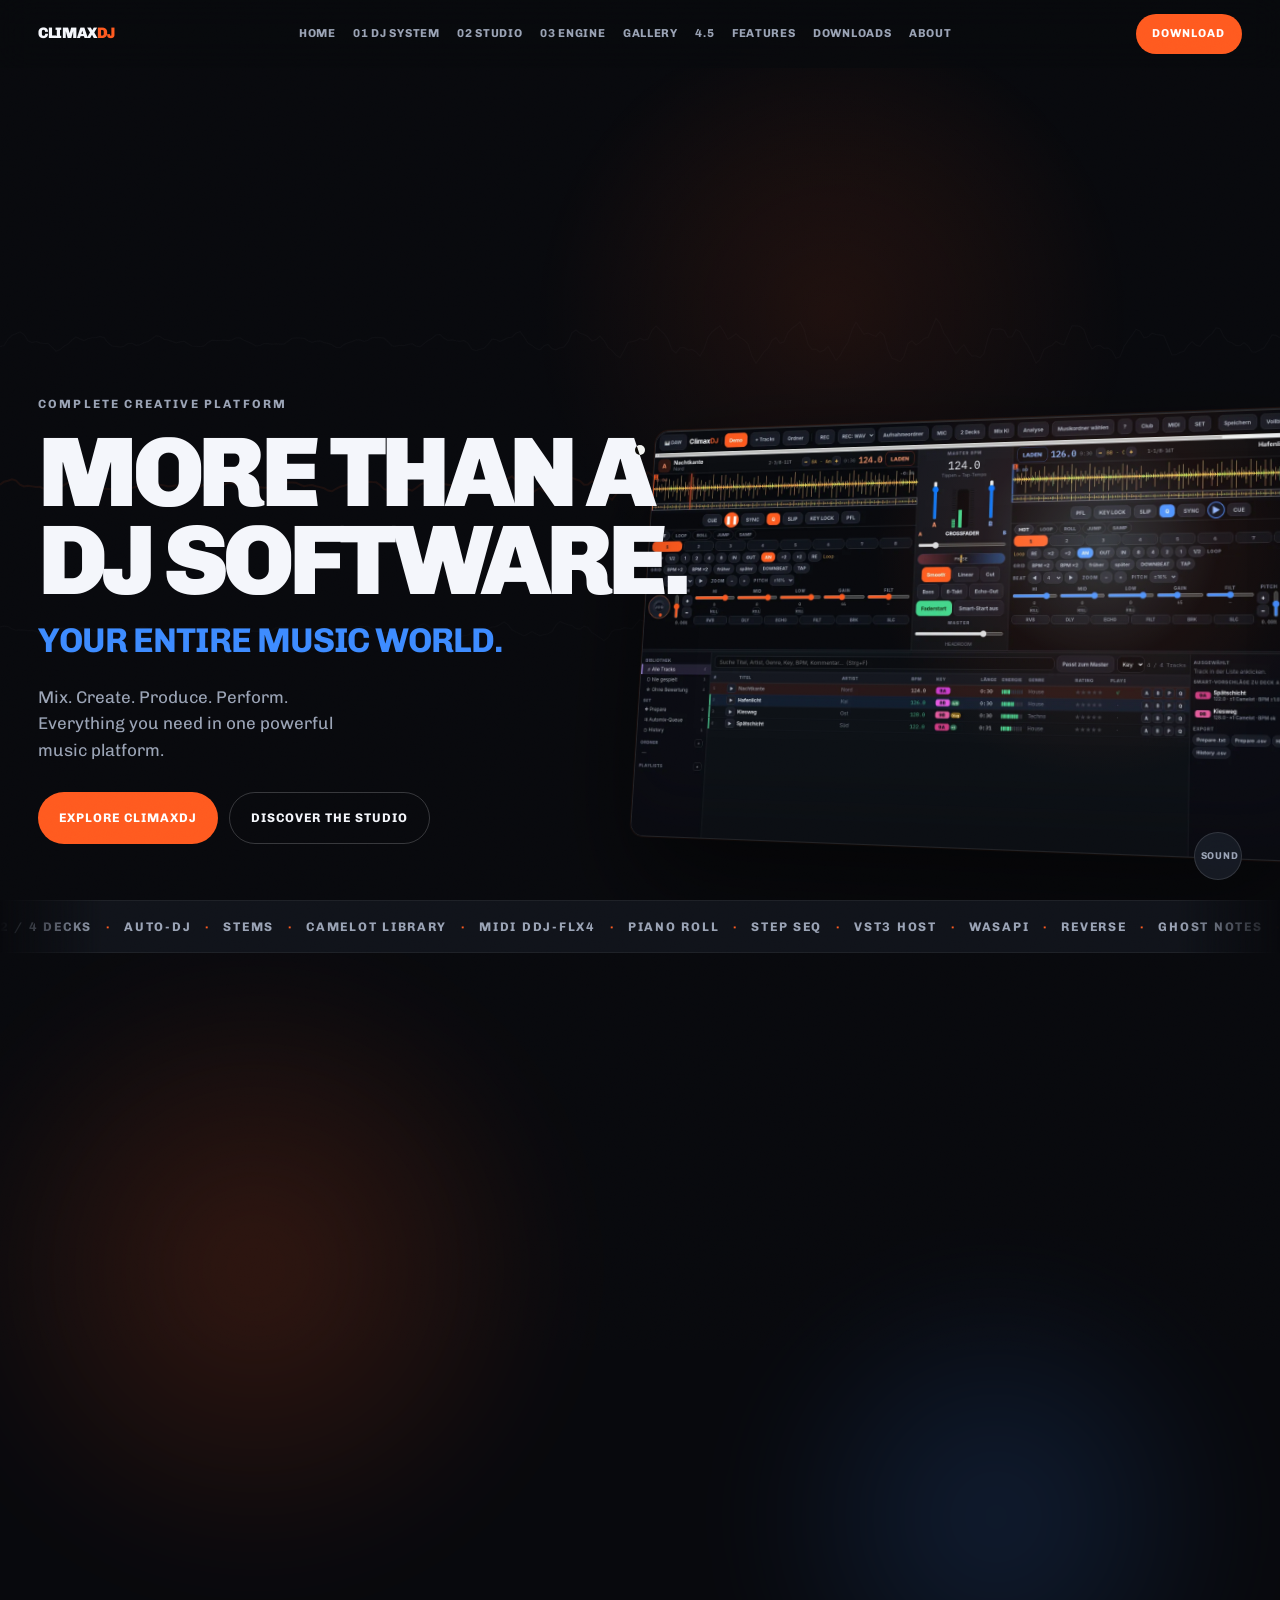
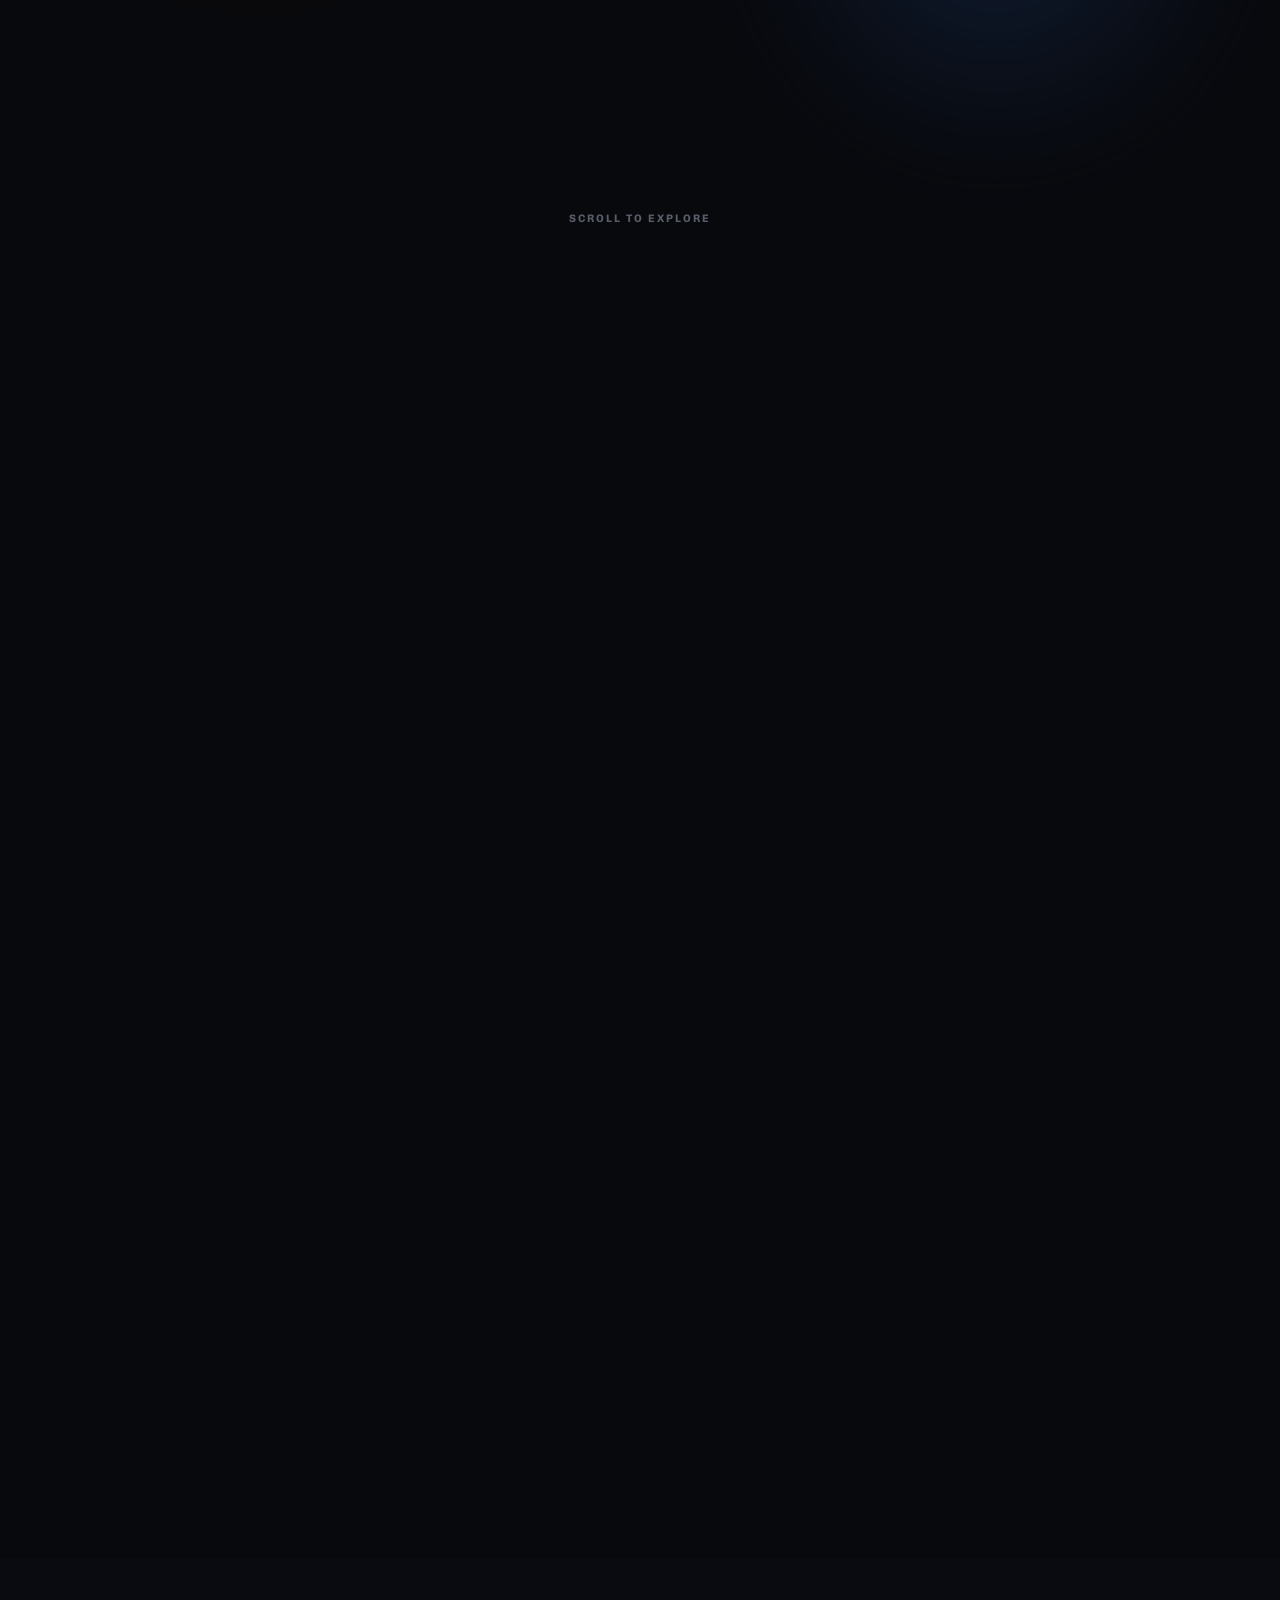
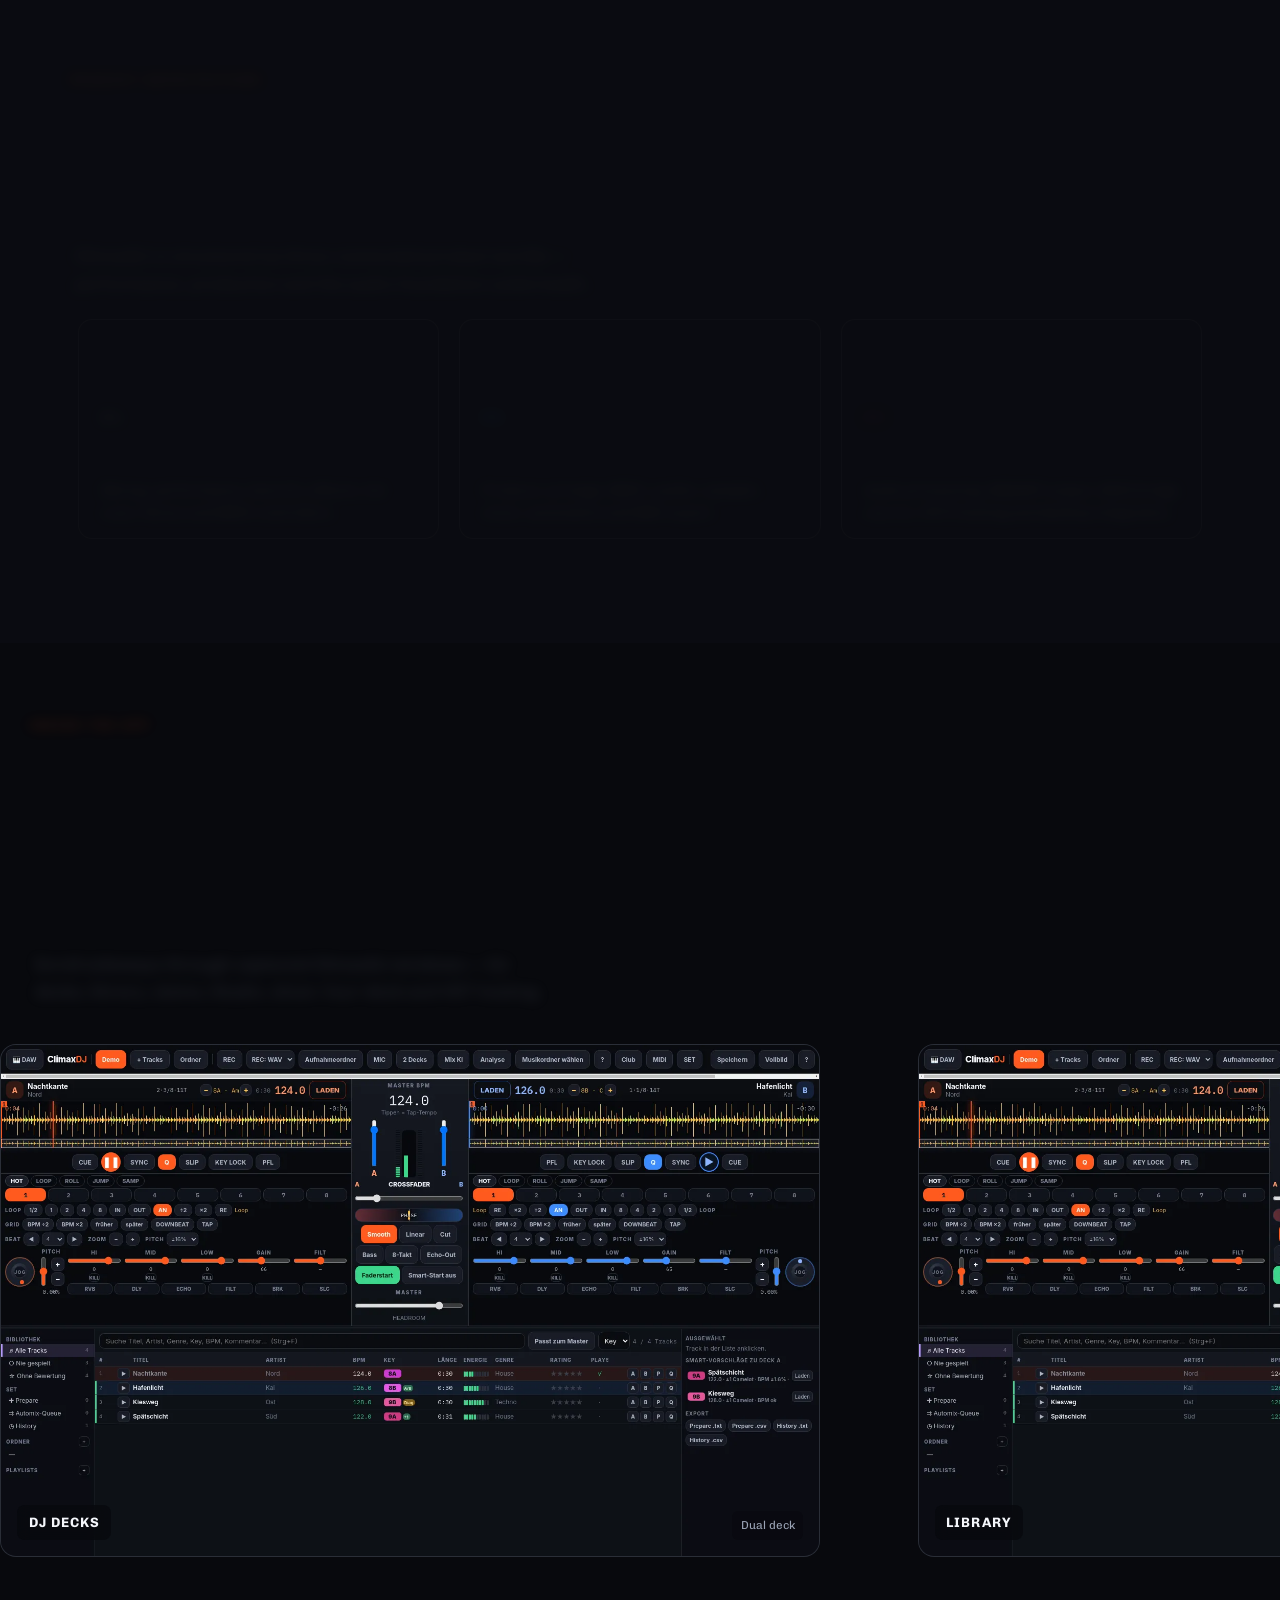
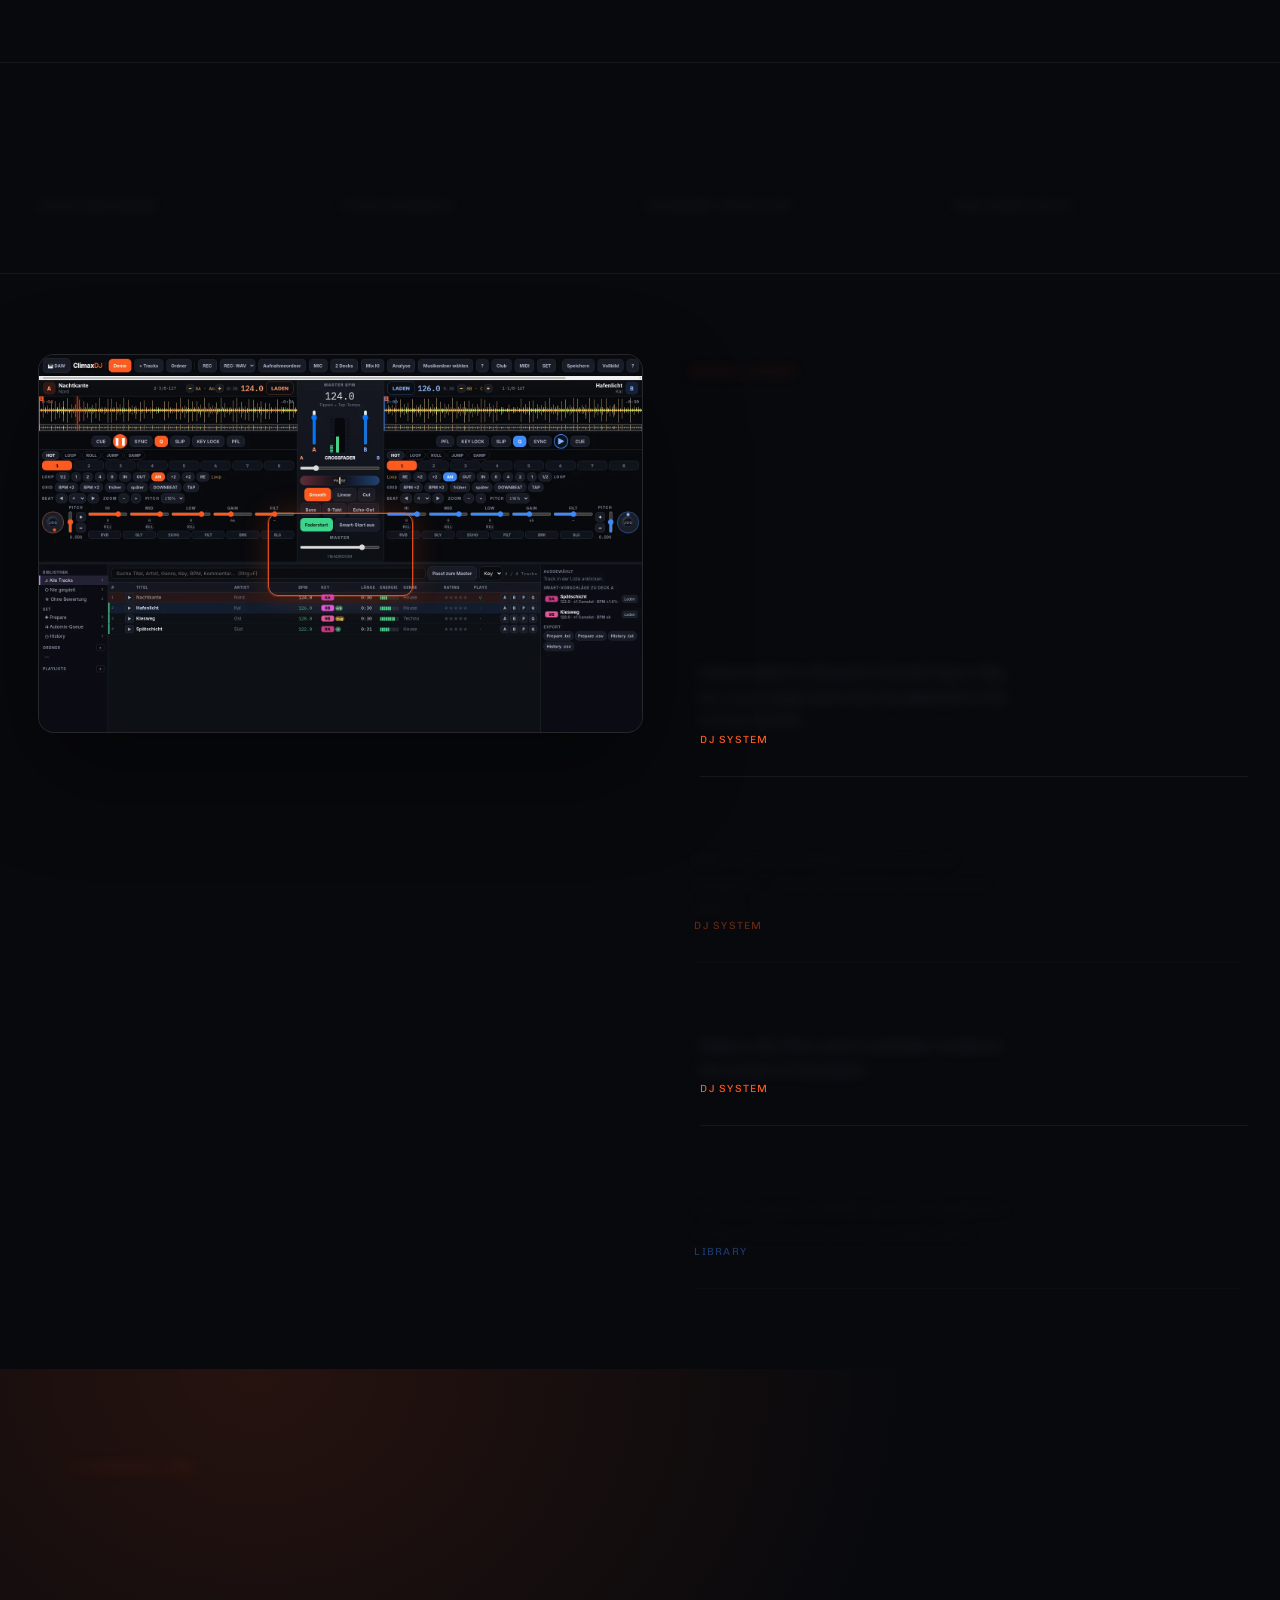
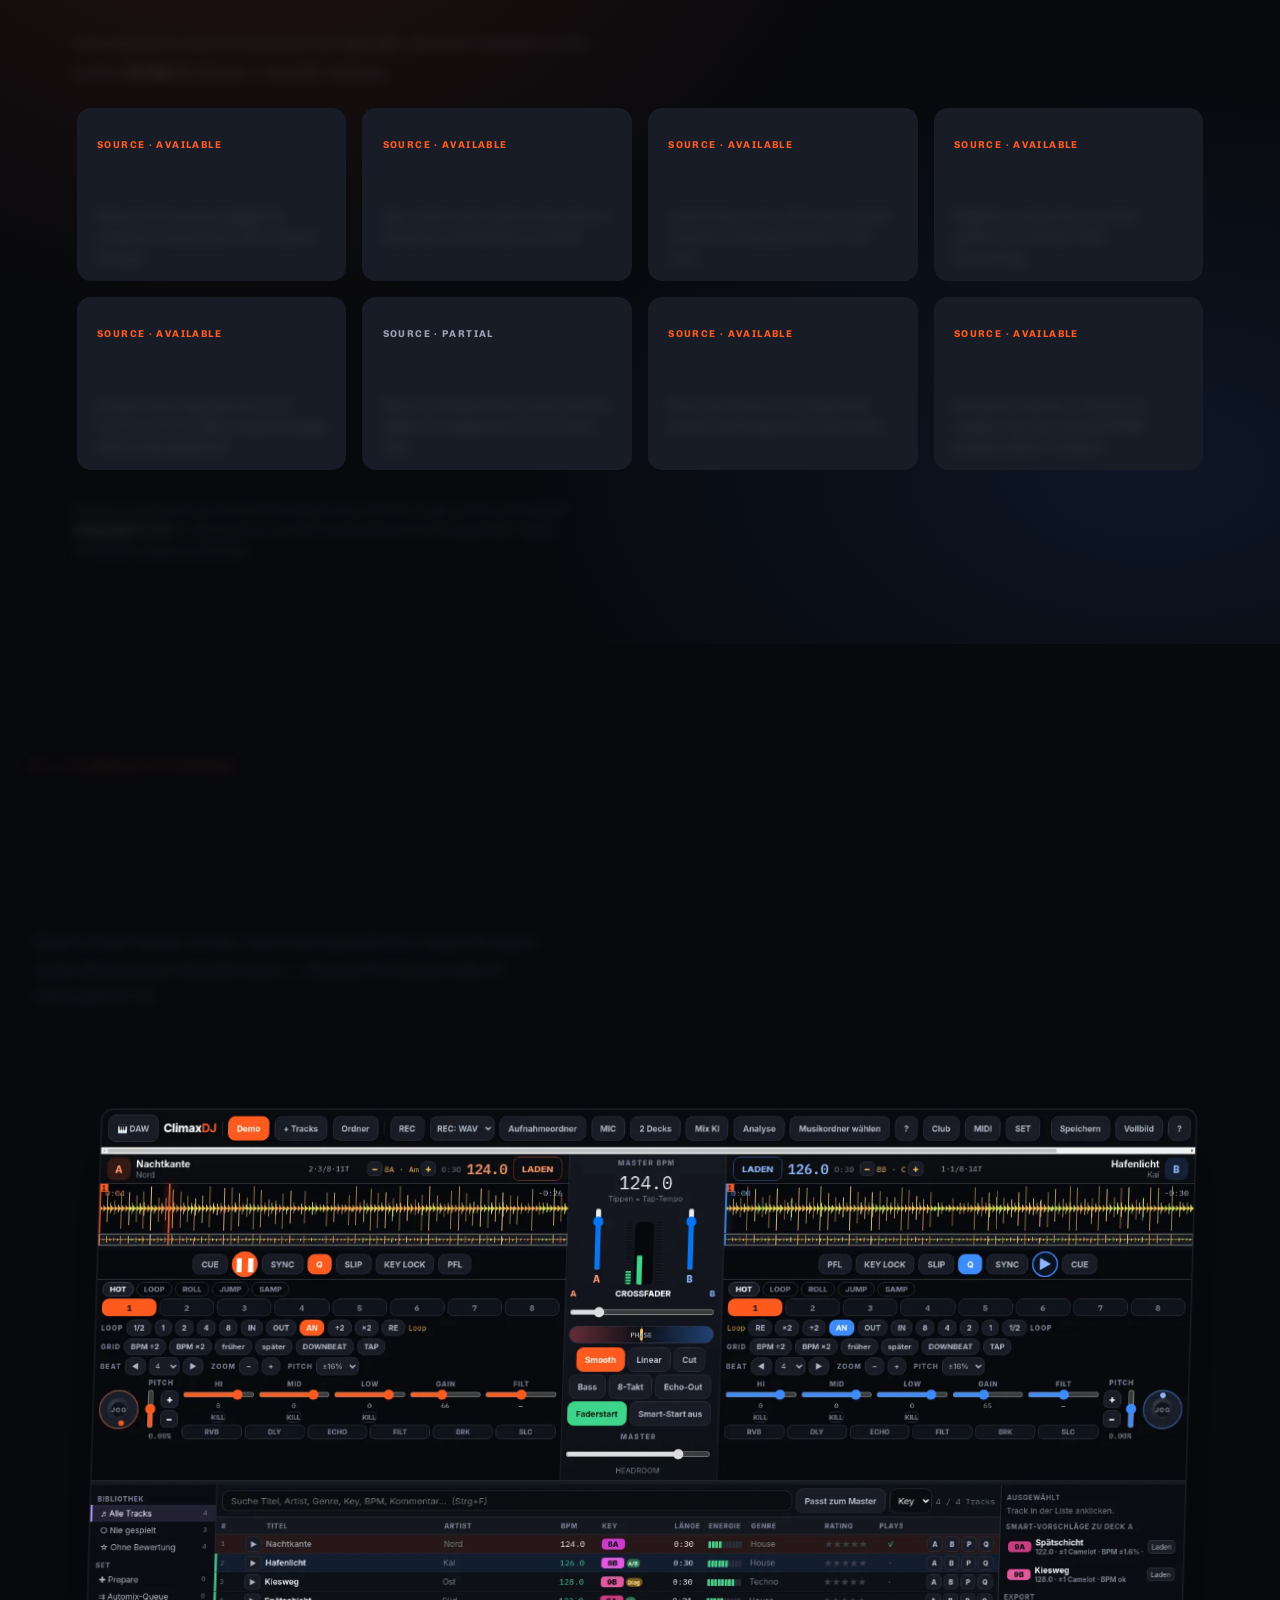
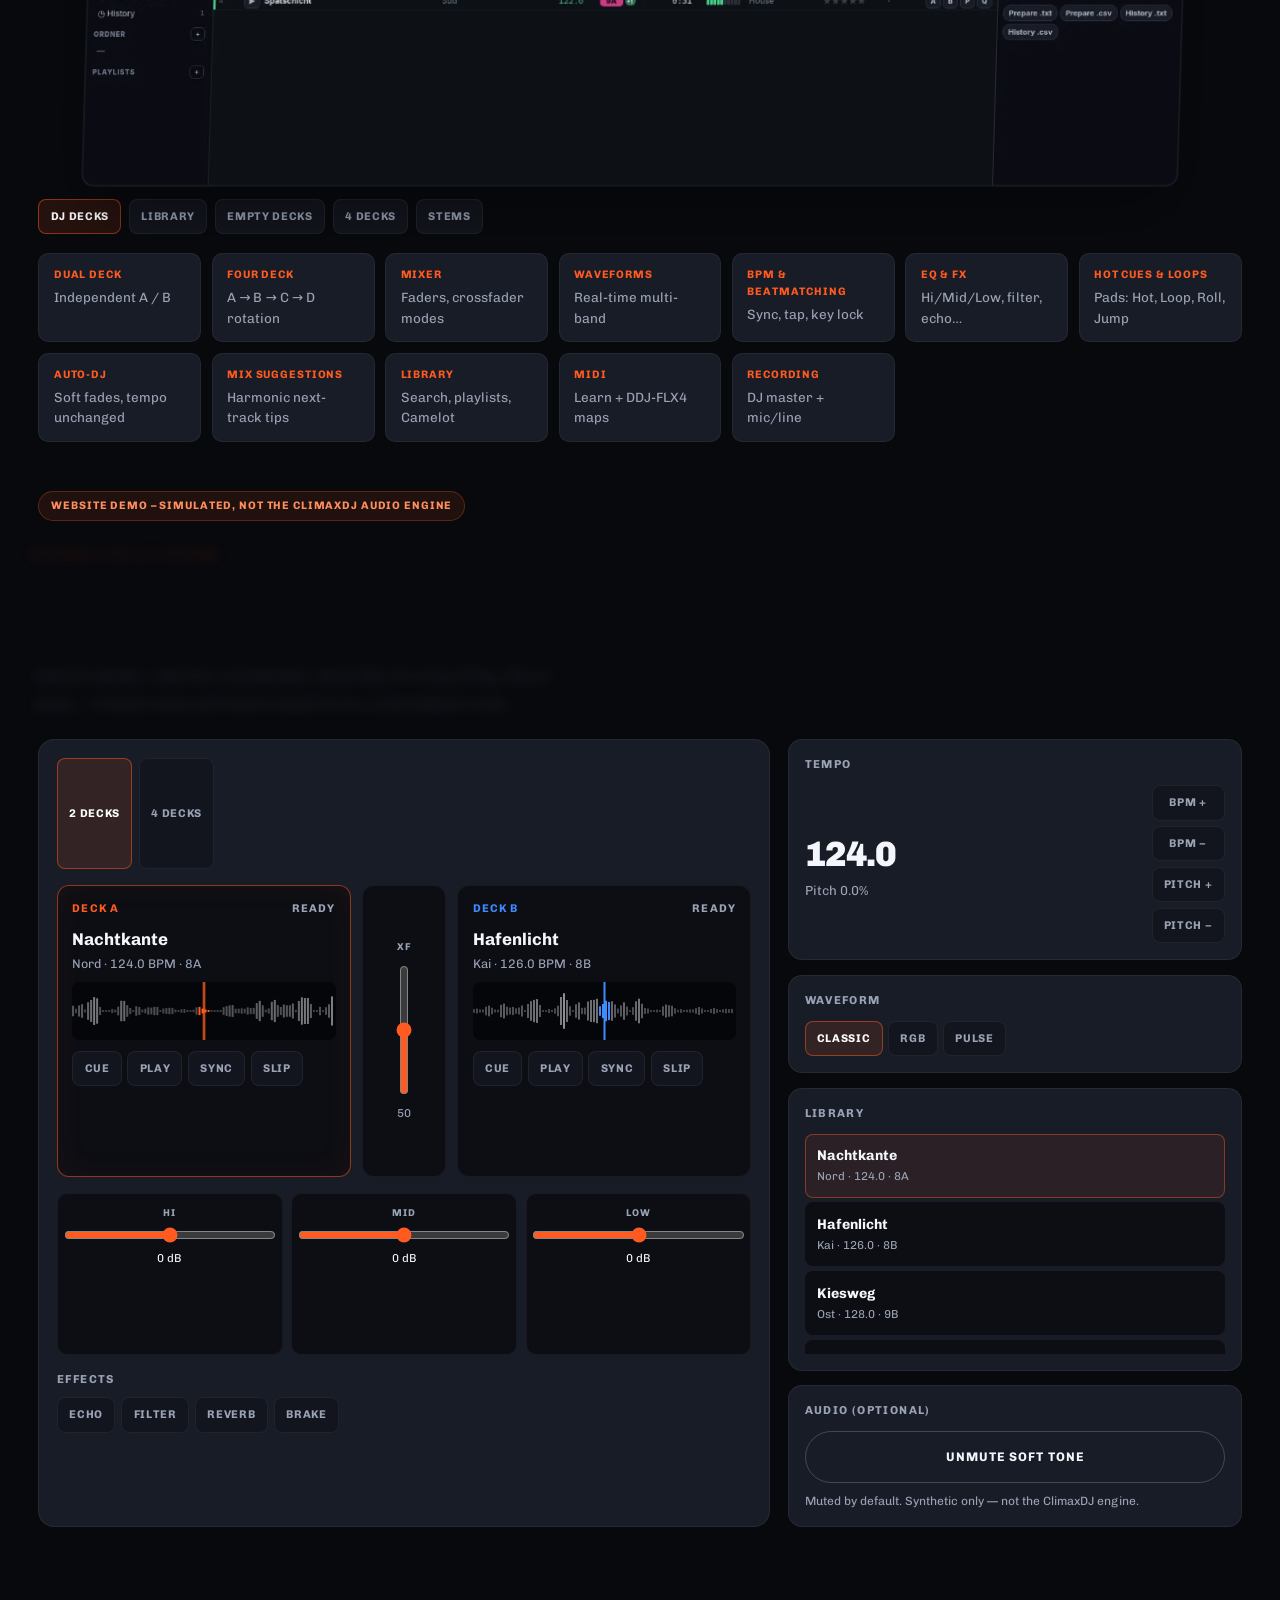
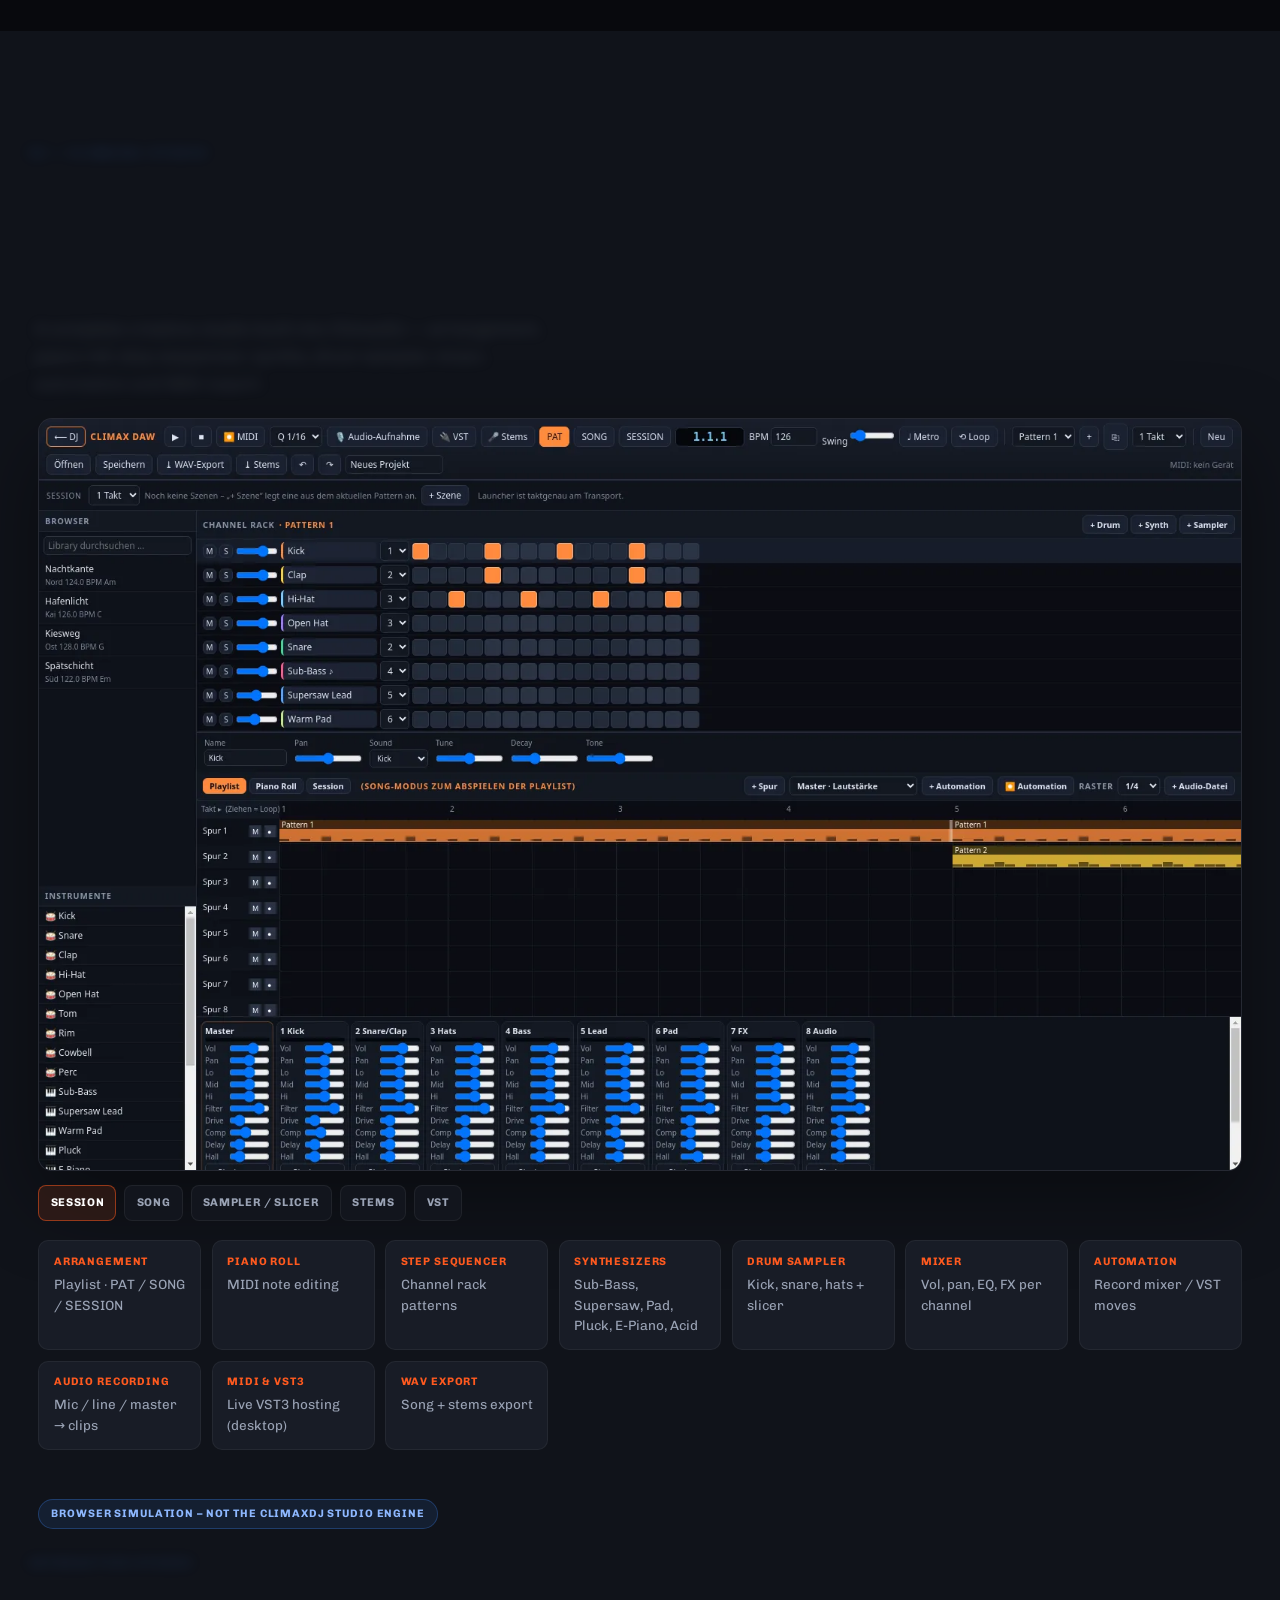
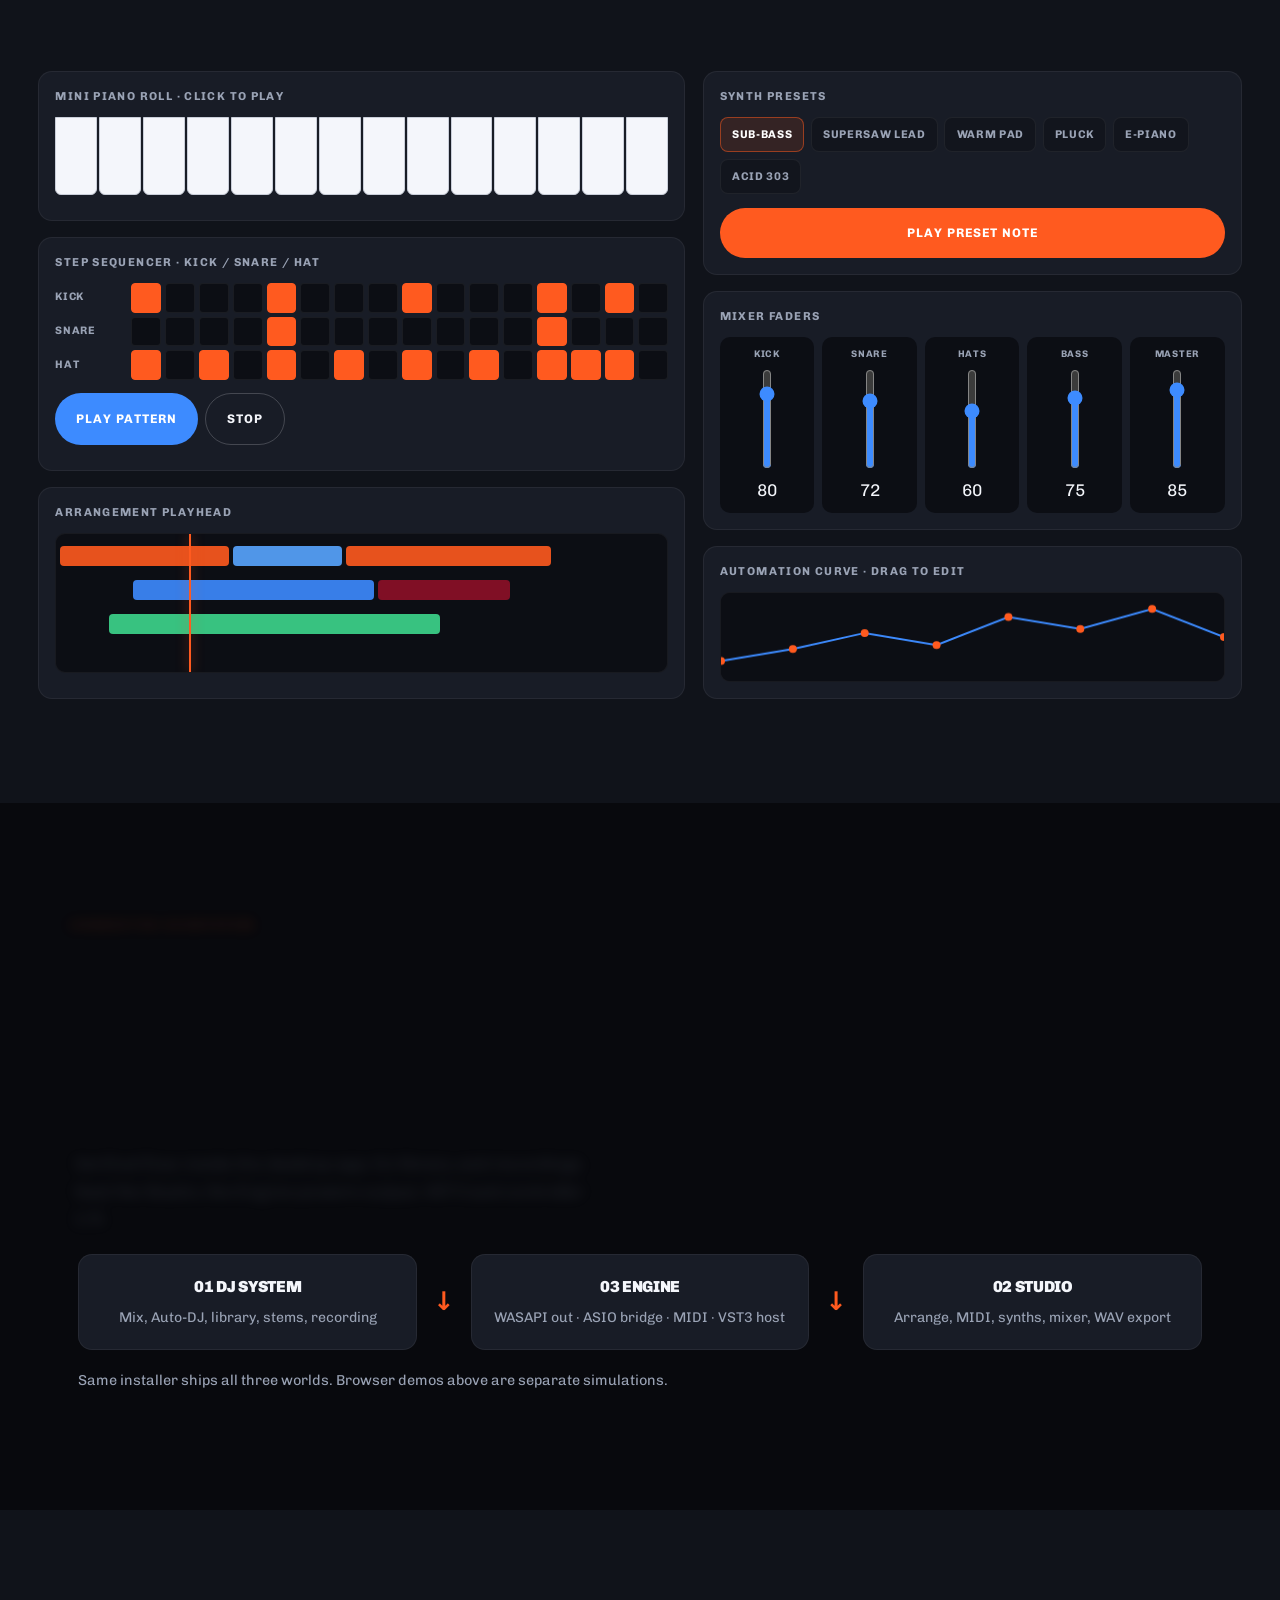
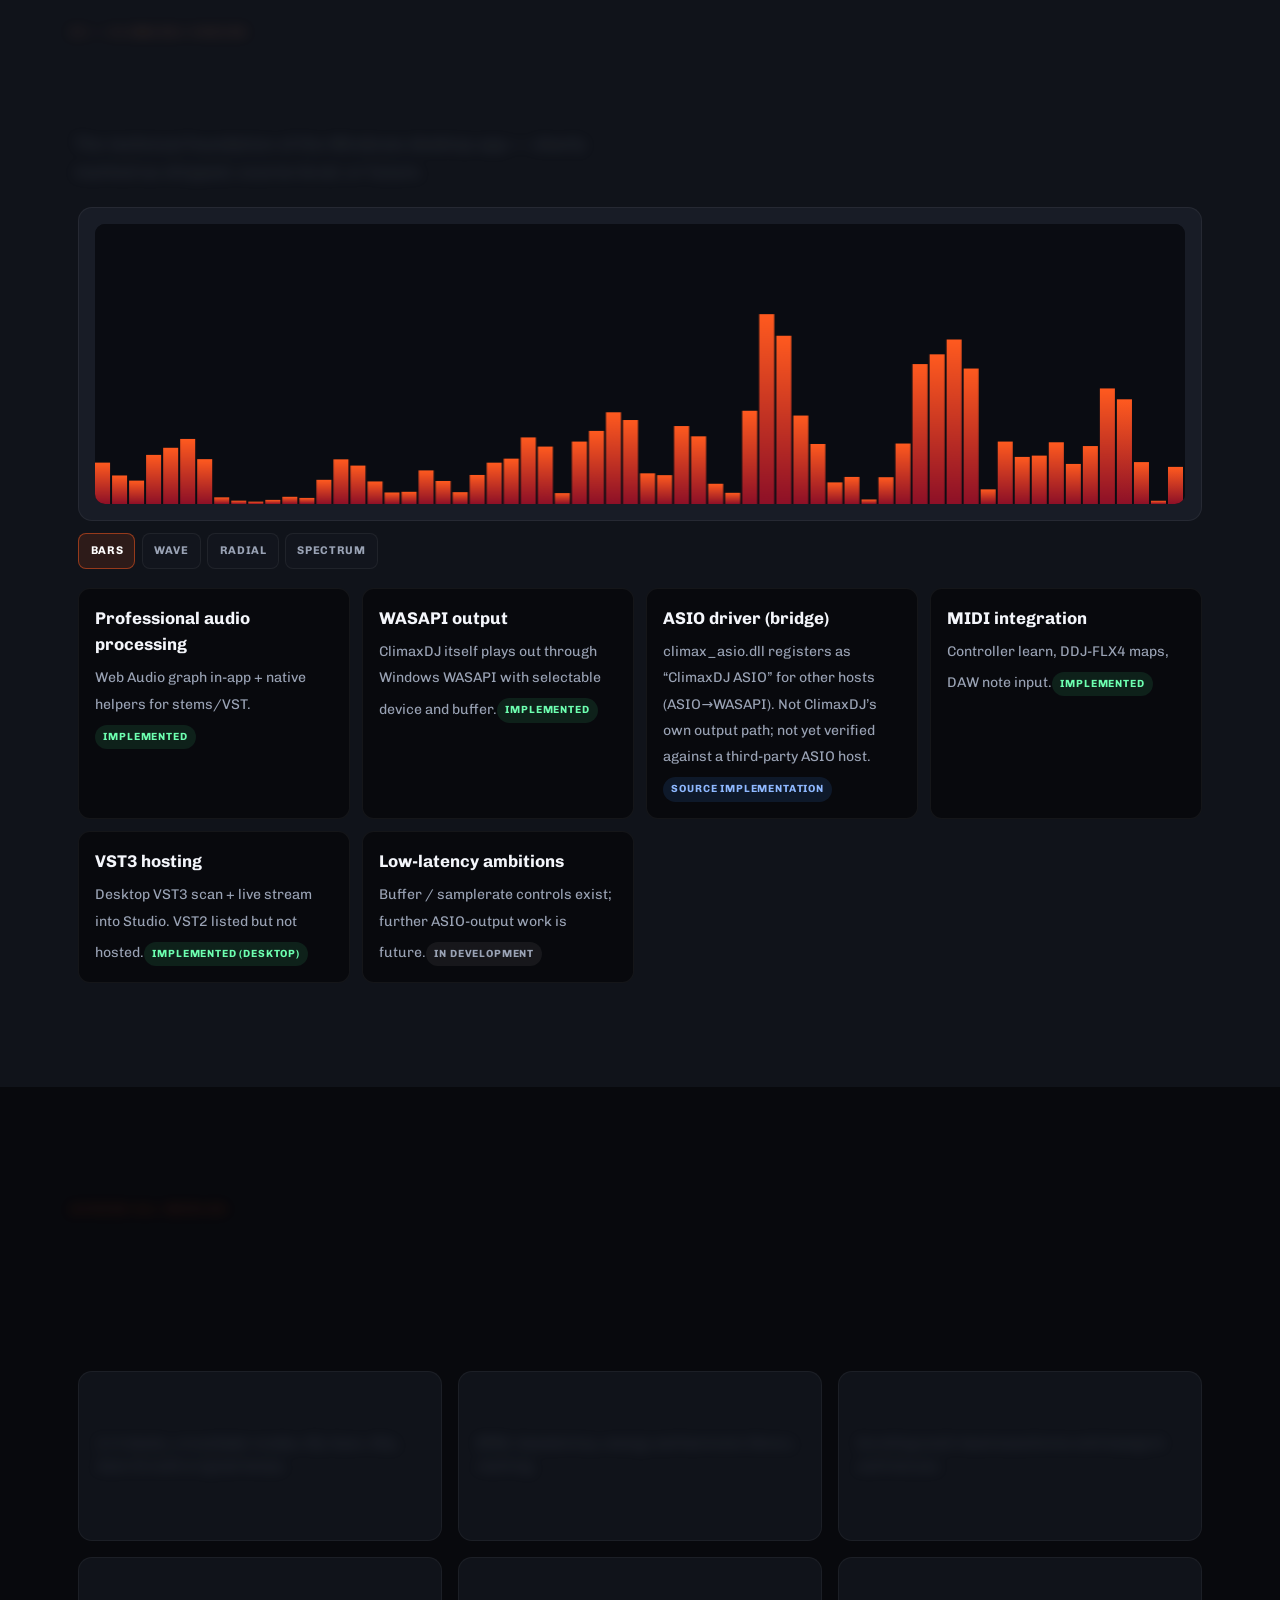
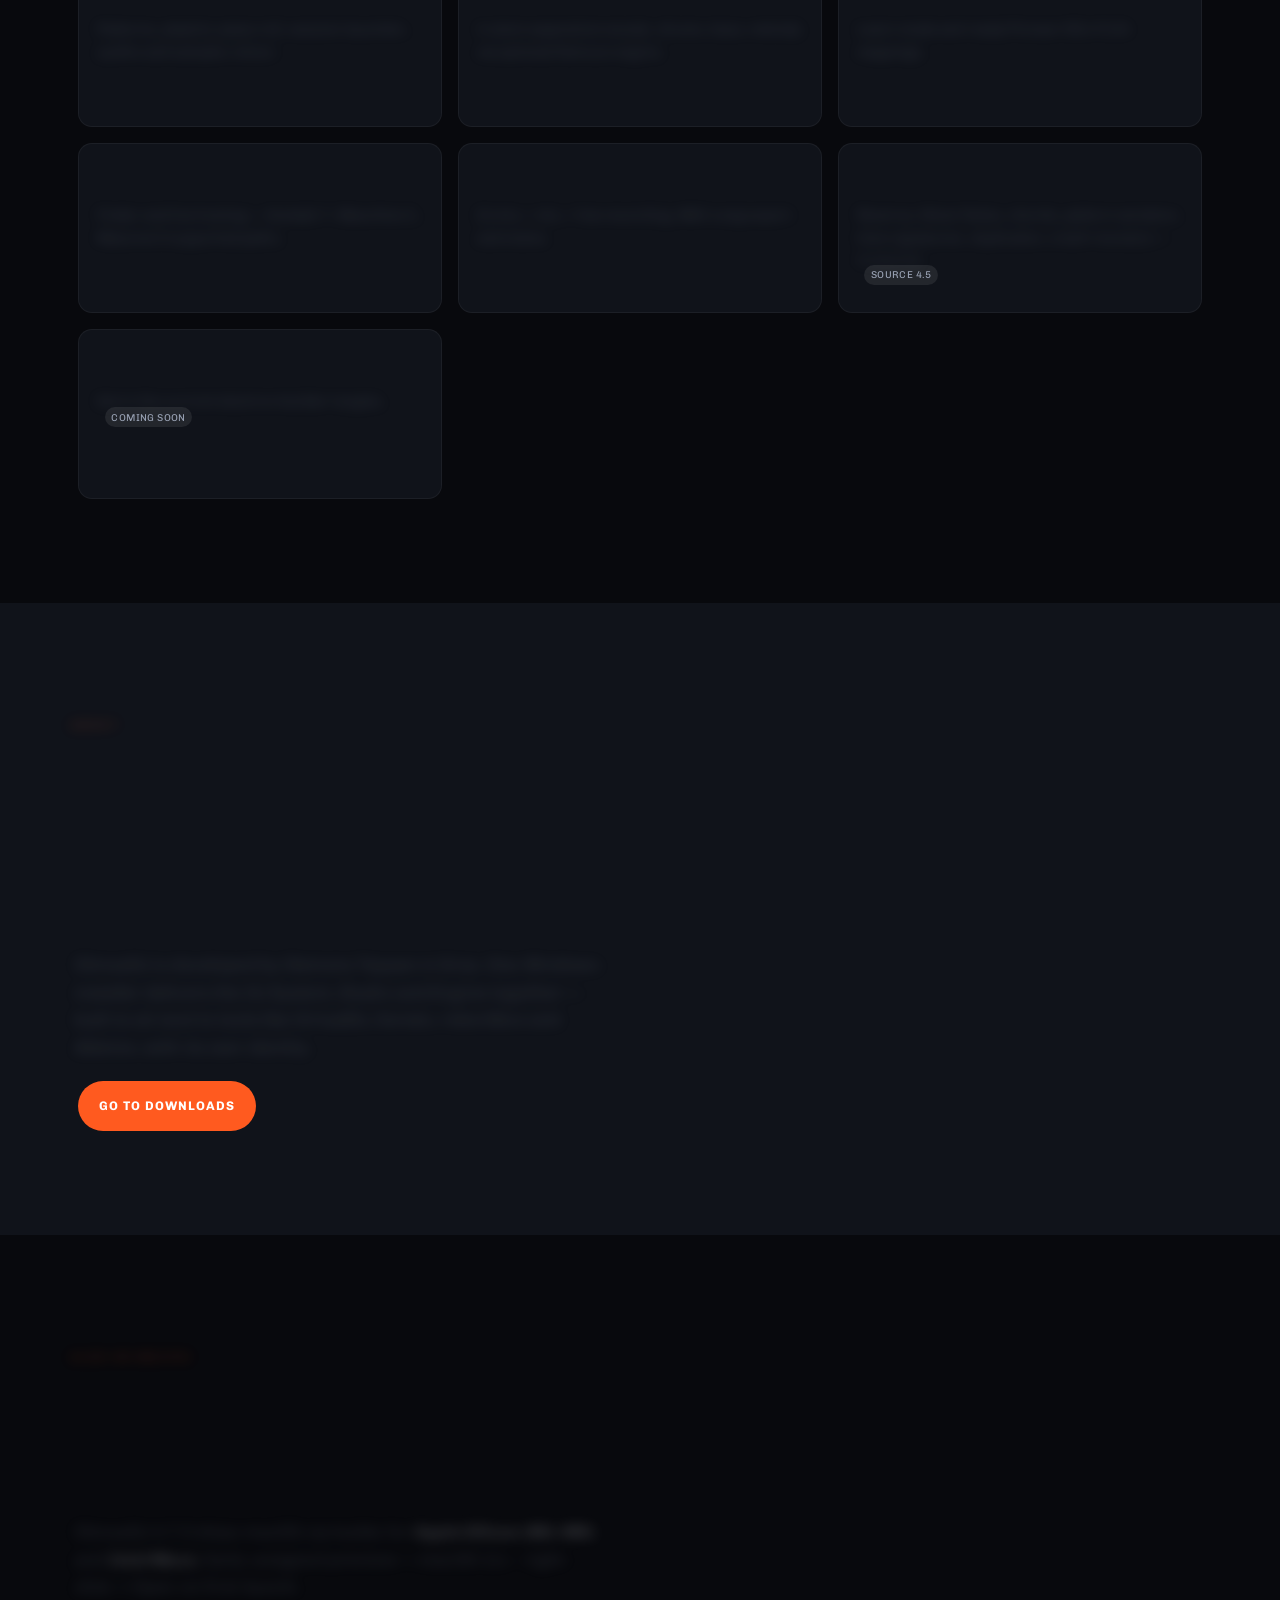
==== commit 37103613: "Add macOS 4.7.0 downloads, install guide, and live release links Wire Windows + Mac arm64/x64 button" ====
--- a/index.html
+++ b/index.html
@@ -4,15 +4,15 @@
   <meta charset="utf-8">
   <meta name="viewport" content="width=device-width, initial-scale=1">
   <title>ClimaxDJ – More Than a DJ Software | DJ System, Studio &amp; Engine</title>
-  <meta name="description" content="ClimaxDJ — DJ System, Studio/DAW and Audio Engine. Windows installer 4.3.0; 4.5 source adds Reverse, Ghost Notes, chords, pattern variation, time signatures, Deck→DAW, duplicates & crash recovery.">
+  <meta name="description" content="ClimaxDJ 4.7.0 — DJ System, Studio/DAW and Audio Engine for Windows and macOS (Apple Silicon + Intel). Mix, create, produce, perform.">
   <meta name="theme-color" content="#08090D">
   <meta property="og:title" content="ClimaxDJ – Create Your Sound. Control Your World.">
-  <meta property="og:description" content="DJ System · Studio / DAW · Audio Engine. Windows 4.3.0 · 4.5 features in source.">
+  <meta property="og:description" content="DJ System · Studio / DAW · Audio Engine. Version 4.7.0 for Windows and macOS.">
   <meta property="og:image" content="./screenshots/hero-dj.webp">
   <meta property="og:type" content="website">
   <link rel="icon" href="./assets/icon.png" type="image/png">
-  <link rel="stylesheet" href="./styles.css?v=20261106c">
-  <link rel="stylesheet" href="./premium.css?v=20261106c">
+  <link rel="stylesheet" href="./styles.css?v=20261106d">
+  <link rel="stylesheet" href="./premium.css?v=20261106d">
 </head>
 <body>
   <div class="grain" aria-hidden="true"></div>
@@ -163,7 +163,7 @@
       <div class="stat"><div class="stat__n"><span data-count="4" data-decimals="0">0</span></div><div class="stat__l">Decks maximum</div></div>
       <div class="stat"><div class="stat__n"><span data-count="4" data-decimals="0">0</span></div><div class="stat__l">Stem channels</div></div>
       <div class="stat"><div class="stat__n">≈<span data-count="72" data-decimals="0">0</span><em>MB</em></div><div class="stat__l">Windows installer</div></div>
-      <div class="stat"><div class="stat__n">4.3.0</div><div class="stat__l">Published Windows build</div></div>
+      <div class="stat"><div class="stat__n">4.7.0</div><div class="stat__l">Published build</div></div>
     </div>
 
     <!-- Sticky storytelling on real screenshot -->
@@ -211,7 +211,7 @@
       <div class="wrap-wide">
         <p class="kicker">4.5 source line</p>
         <h2 class="h2" id="v45-title">New creative power.</h2>
-        <p class="lead">These ship in the ClimaxDJ 4.5 source (<code style="color:var(--text)">ext45.js</code>). The public Windows installer on GitHub Releases is still <strong style="color:var(--text)">4.3.0</strong> — we do not pretend otherwise.</p>
+        <p class="lead">Introduced in the 4.5 source line (<code style="color:var(--text)">ext45.js</code>) and included in the public <strong style="color:var(--text)">4.7.0</strong> Windows + macOS release.</p>
         <div class="v45__grid">
           <article class="v45__card">
             <span class="v45__badge">Source · available</span>
@@ -254,7 +254,7 @@
             <p>Autosave stamp + banner to reopen the last named DAW project after a restart.</p>
           </article>
         </div>
-        <p class="honesty">Honesty rule: “Source · available” means implemented in the 4.5 extension and verified in app source. The downloadable build linked below remains ClimaxDJ-Setup-4.3.0.exe until a 4.5 release is published.</p>
+        <p class="honesty">Honesty rule: features marked available were verified in app source. Download <strong style="color:var(--text)">ClimaxDJ 4.7.0</strong> for Windows or macOS from the downloads page. Mac builds are early unsigned previews.</p>
       </div>
     </section>
 
@@ -263,7 +263,7 @@
       <div class="wrap-wide">
         <p class="kicker">01 — ClimaxDJ DJ System</p>
         <h2 class="h2" id="dj-title">Take control of the mix.</h2>
-        <p class="lead">Dual or four decks, mixer, real-time waveforms, Auto-DJ and a crate that knows Camelot keys — the performance side of ClimaxDJ 4.3.0.</p>
+        <p class="lead">Dual or four decks, mixer, real-time waveforms, Auto-DJ and a crate that knows Camelot keys — the performance side of ClimaxDJ 4.7.0.</p>
 
         <div class="shot" id="djShot">
           <picture>
@@ -567,7 +567,23 @@
         <p class="kicker">About</p>
         <h2 class="h2" id="about-title">Made for the booth and the studio.</h2>
         <p class="lead">ClimaxDJ is developed by Clemens Teppan in Graz. One Windows installer delivers the DJ System, Studio and Engine together — built to sit next to tools like VirtualDJ, Serato, rekordbox and Ableton, with its own identity.</p>
-        <a class="btn btn--primary" href="./downloads.html">Go to downloads</a>
+        <a class="btn btn--primary btn--magnetic" href="./downloads.html"><span>Go to downloads</span></a>
+      </div>
+    </section>
+
+
+    <!-- Mac download teaser -->
+    <section class="section" id="mac-teaser" aria-labelledby="mac-teaser-title">
+      <div class="wrap">
+        <p class="kicker">Also on macOS</p>
+        <h2 class="h2" id="mac-teaser-title">Apple Silicon &amp; Intel.</h2>
+        <p class="lead">ClimaxDJ 4.7.0 ships macOS zip builds for <strong style="color:var(--text)">Apple Silicon (M1–M6)</strong> and <strong style="color:var(--text)">Intel Macs</strong>. Early unsigned preview — macOS&nbsp;11+ · right-click → Open on first launch.</p>
+        <div class="hero__actions" style="margin-top:1.4rem">
+          <a class="btn btn--blue btn--magnetic" href="./downloads.html#macos"><span>Mac downloads</span></a>
+          <a class="btn btn--ghost btn--magnetic" href="./downloads.html#mac-guide"><span>Installation guide</span></a>
+          <a class="btn btn--primary btn--magnetic" href="./downloads.html#windows"><span>Windows setup</span></a>
+        </div>
+        <p class="honesty" style="margin-top:1.1rem">Not Apple-signed / not notarized. Not yet tested on all Macs — feedback welcome.</p>
       </div>
     </section>
 
@@ -576,7 +592,7 @@
       <div class="wrap">
         <h2 id="cta-title">Create your sound. Control your world.</h2>
         <p>Your next mix — and your next track — start with ClimaxDJ.</p>
-        <a class="btn btn--primary btn--magnetic" href="./downloads.html"><span>Get ClimaxDJ</span></a>
+        <a class="btn btn--primary btn--magnetic" href="./downloads.html"><span>Get ClimaxDJ 4.7.0</span></a>
       </div>
     </section>
   </main>
@@ -620,10 +636,10 @@
     </div>
   </footer>
 
-  <script src="./assets/vendor/gsap.min.js?v=20261106c" defer></script>
-  <script src="./assets/vendor/ScrollTrigger.min.js?v=20261106c" defer></script>
-  <script src="./assets/vendor/lenis.min.js?v=20261106c" defer></script>
-  <script src="./main.js?v=20261106c" defer></script>
-  <script src="./premium.js?v=20261106c" defer></script>
+  <script src="./assets/vendor/gsap.min.js?v=20261106d" defer></script>
+  <script src="./assets/vendor/ScrollTrigger.min.js?v=20261106d" defer></script>
+  <script src="./assets/vendor/lenis.min.js?v=20261106d" defer></script>
+  <script src="./main.js?v=20261106d" defer></script>
+  <script src="./premium.js?v=20261106d" defer></script>
 </body>
 </html>
--- a/premium.css
+++ b/premium.css
@@ -200,3 +200,7 @@
 /* Honesty note under 4.5 */
 .honesty{margin-top:1.25rem;font-size:.82rem;color:var(--text2);max-width:62ch}
 .honesty code{color:var(--text);font-size:.9em}
+
+/* macOS guide */
+.mac-guide .dl-step{min-height:140px}
+.mac-guide pre code{font-family:ui-monospace,SFMono-Regular,Menlo,Consolas,monospace}
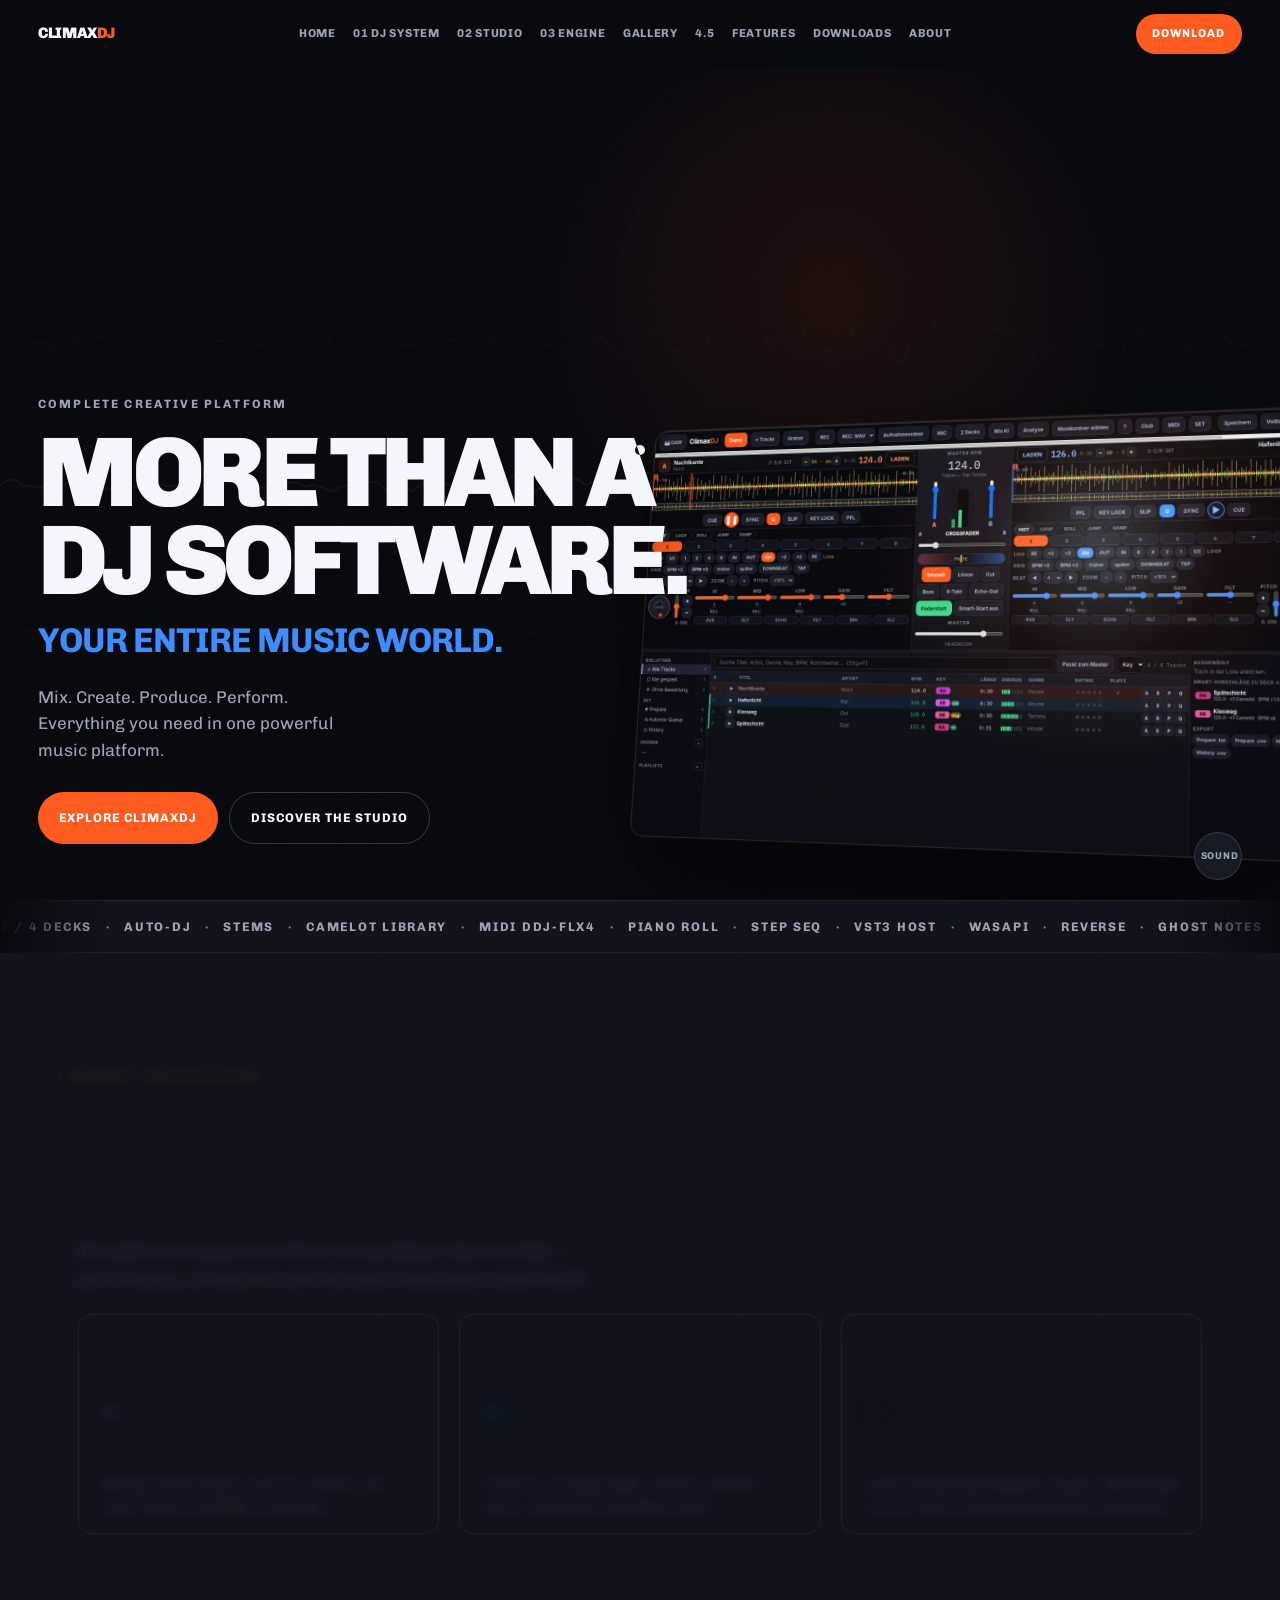
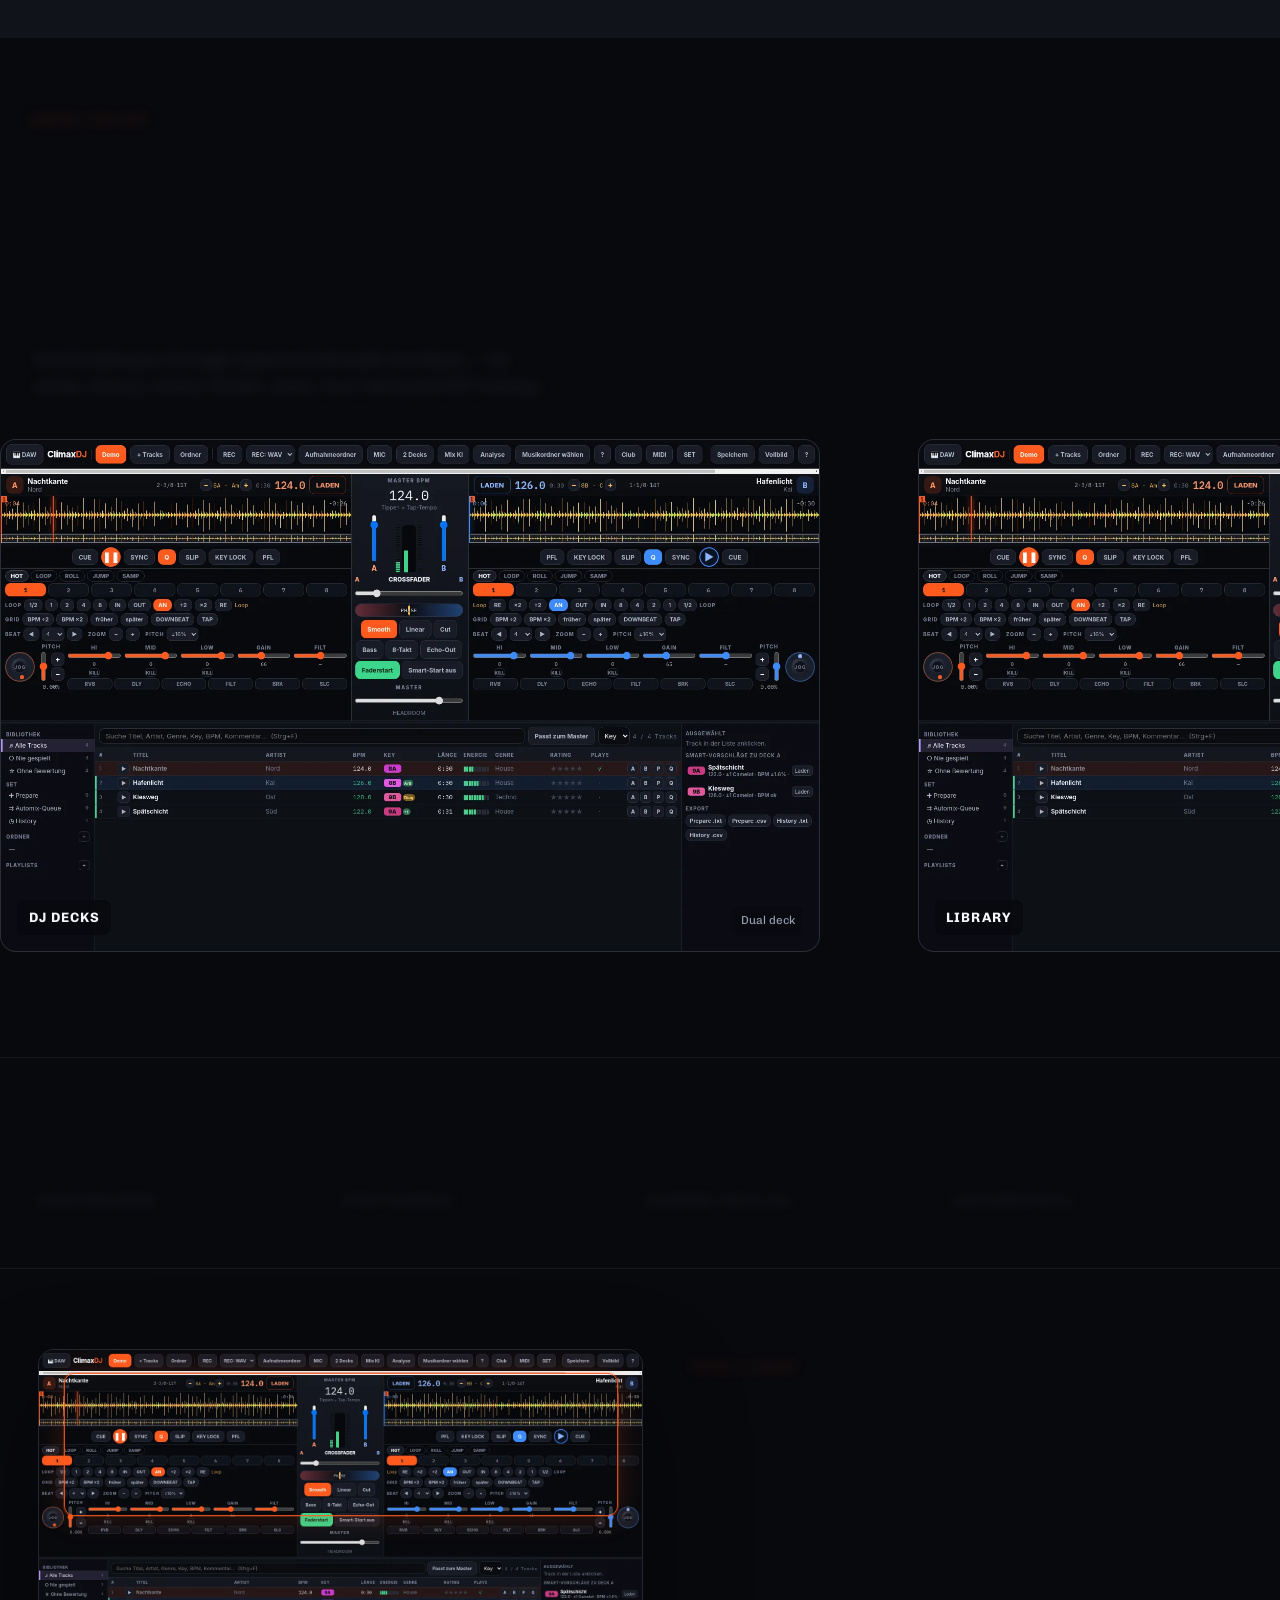
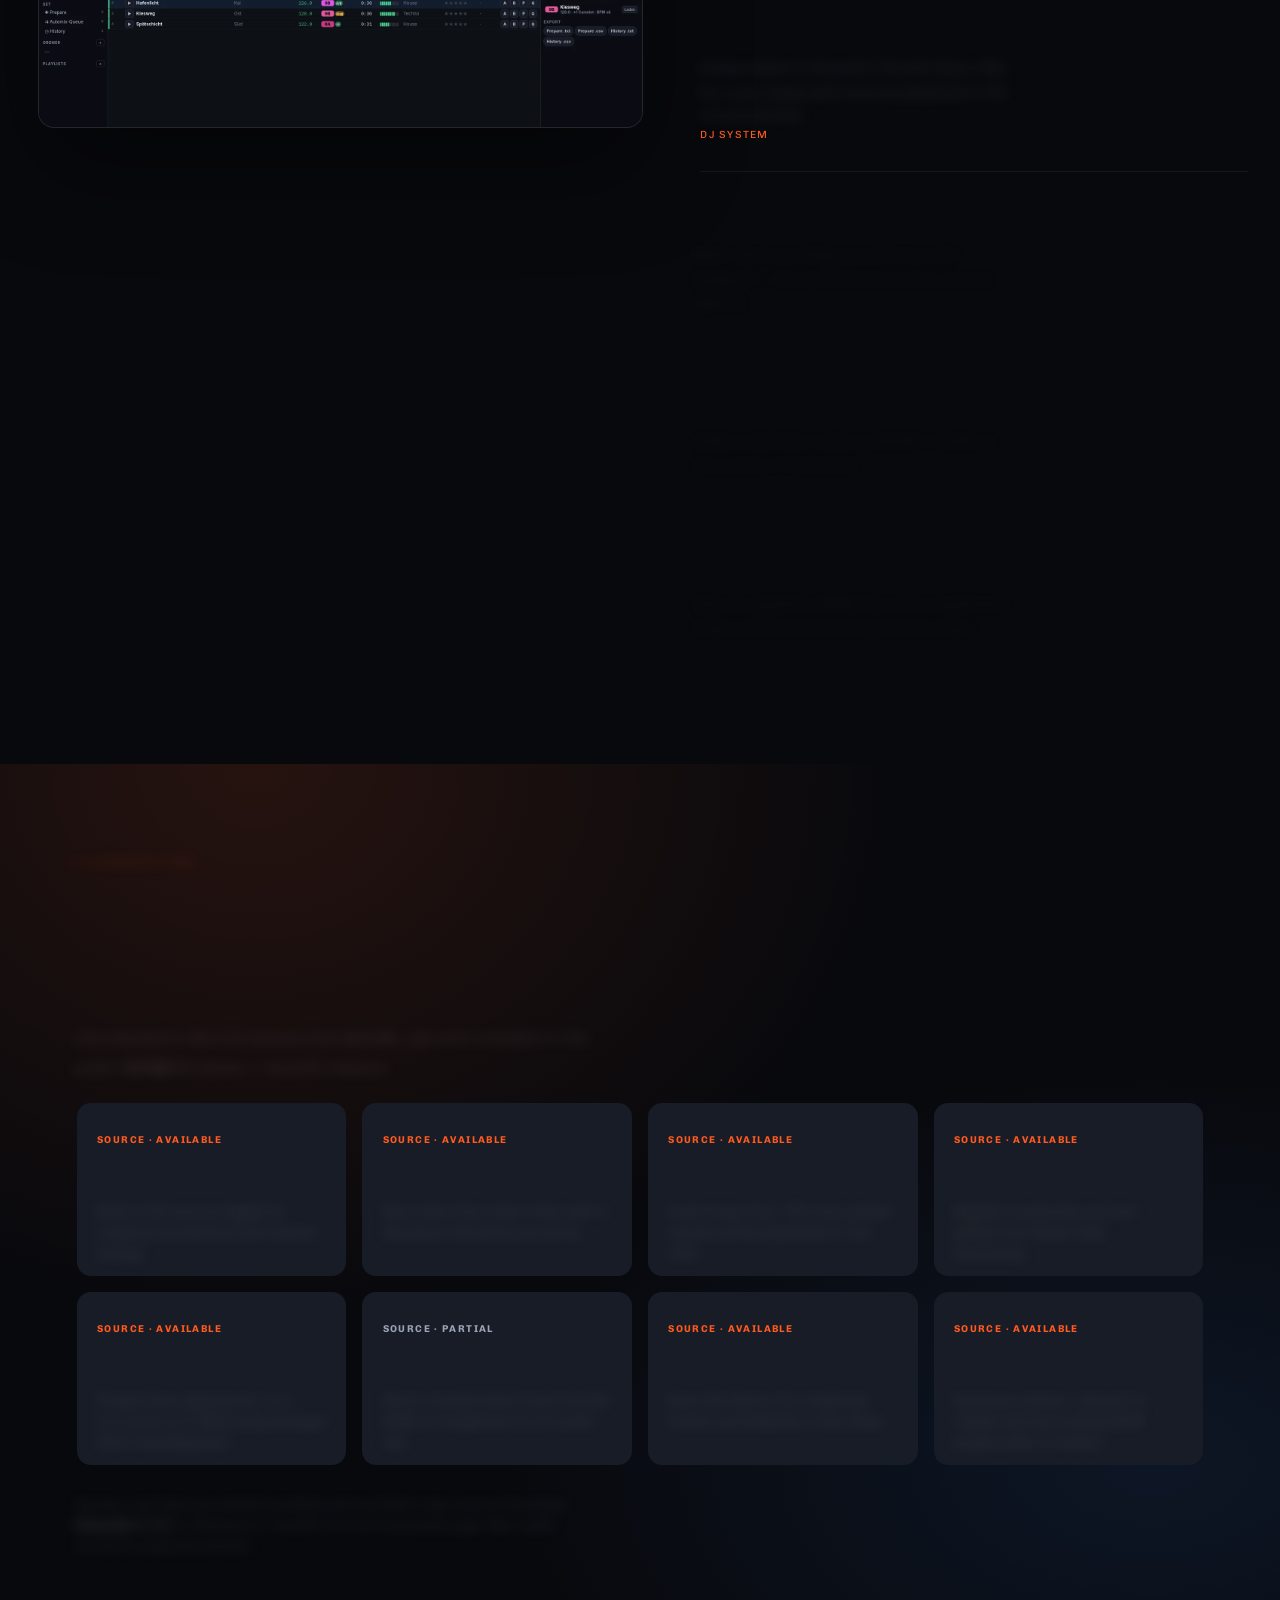
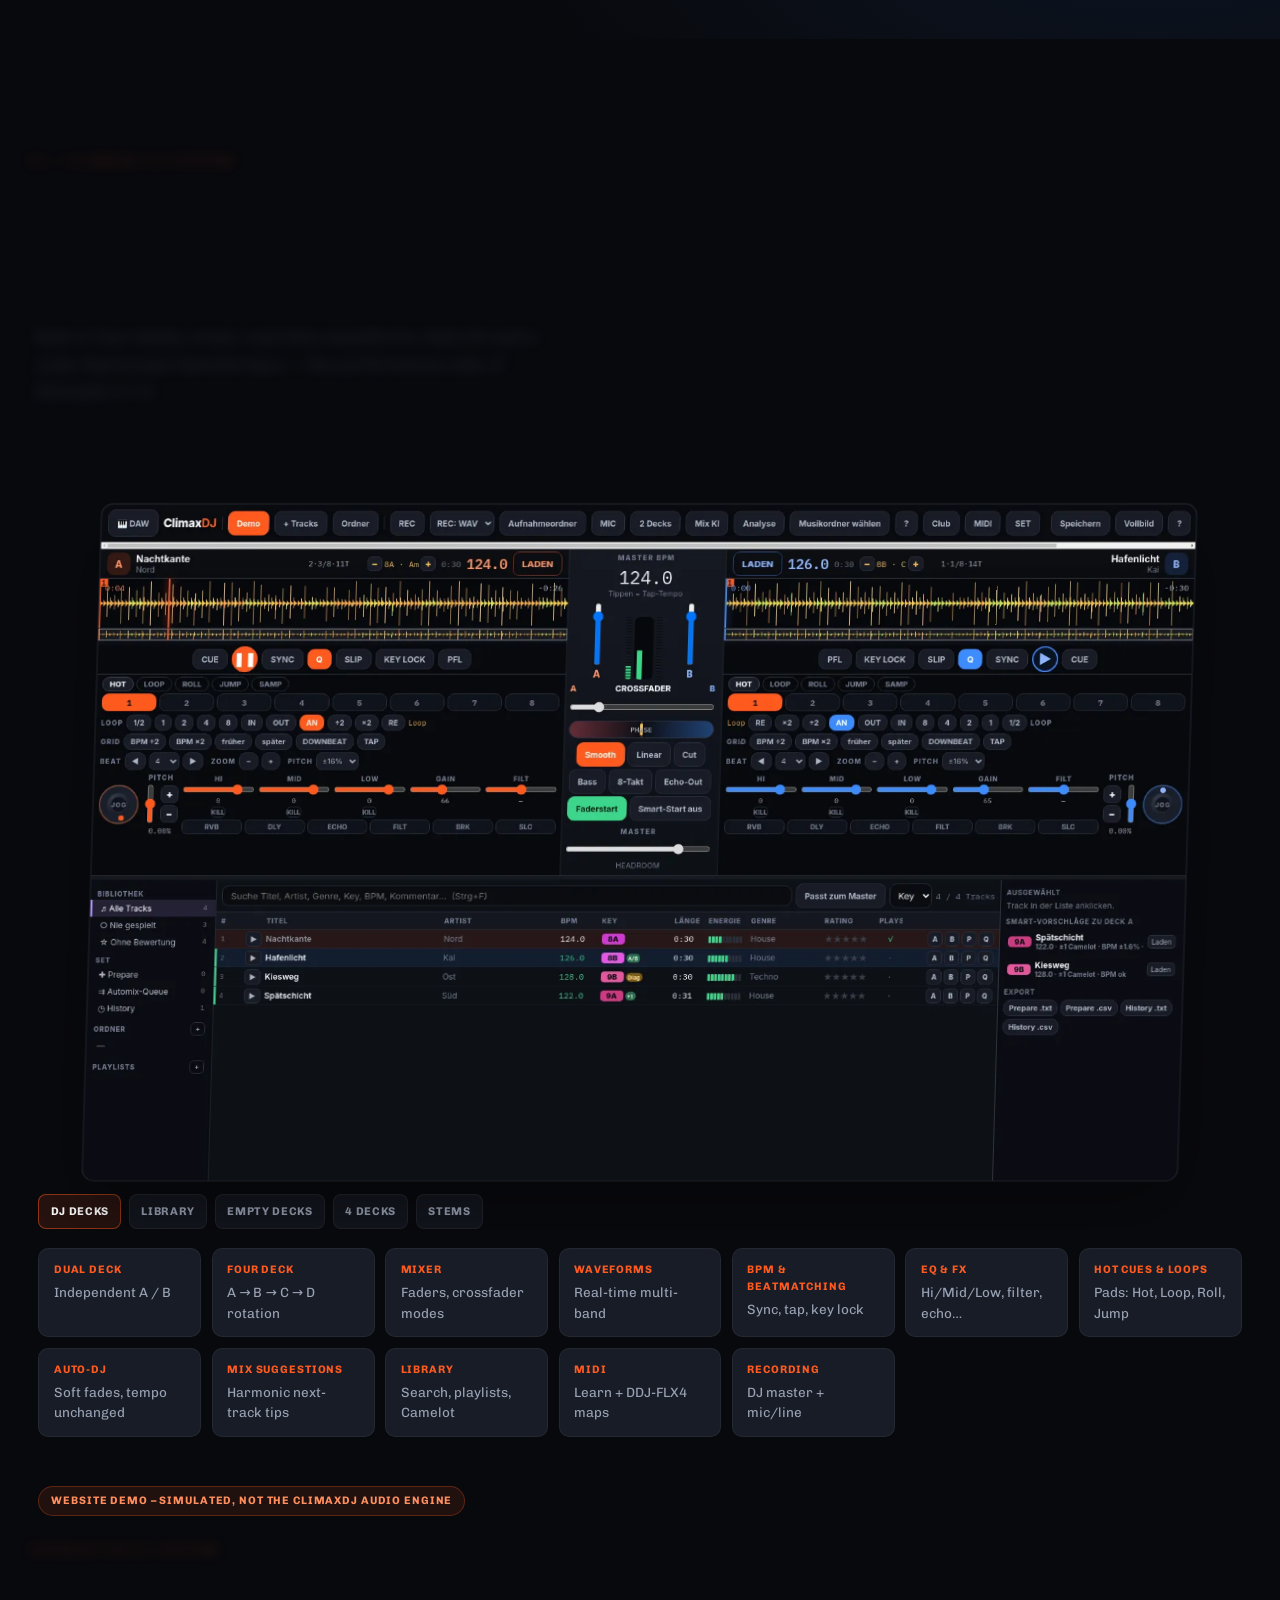
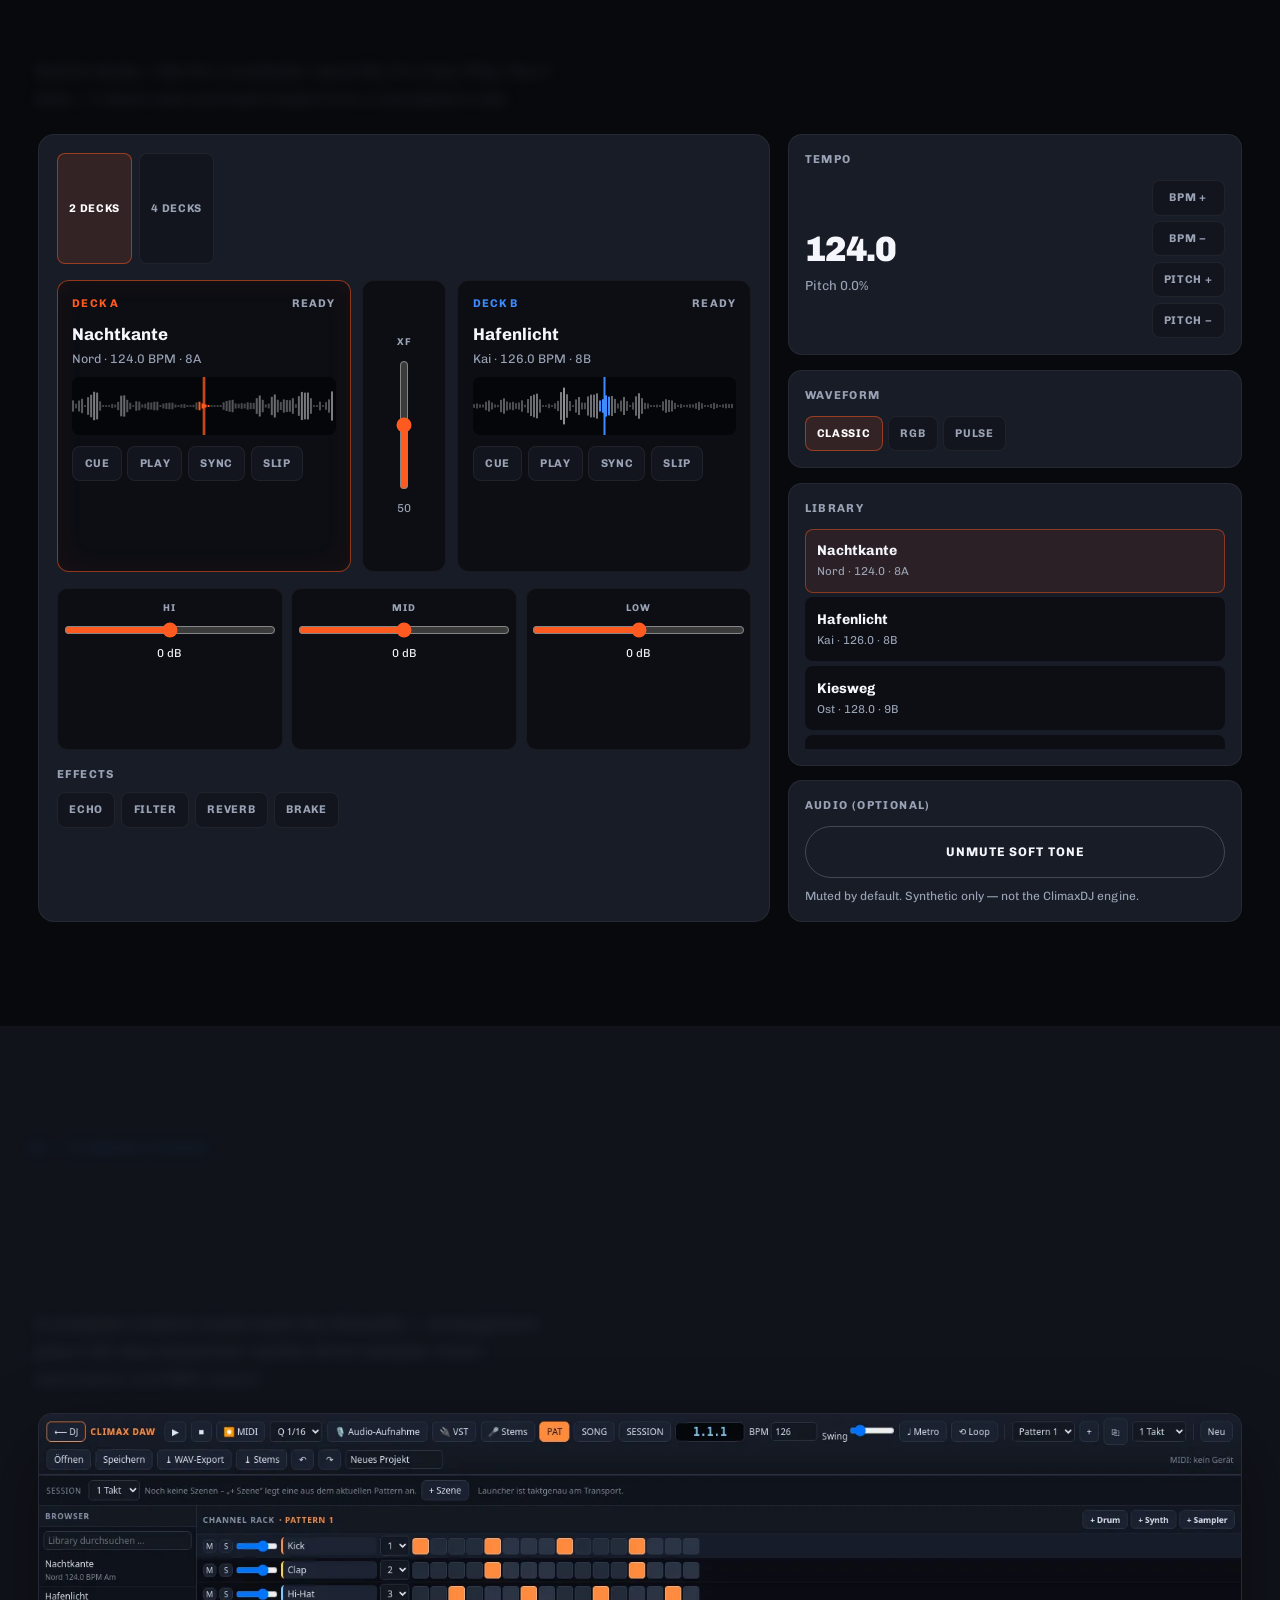
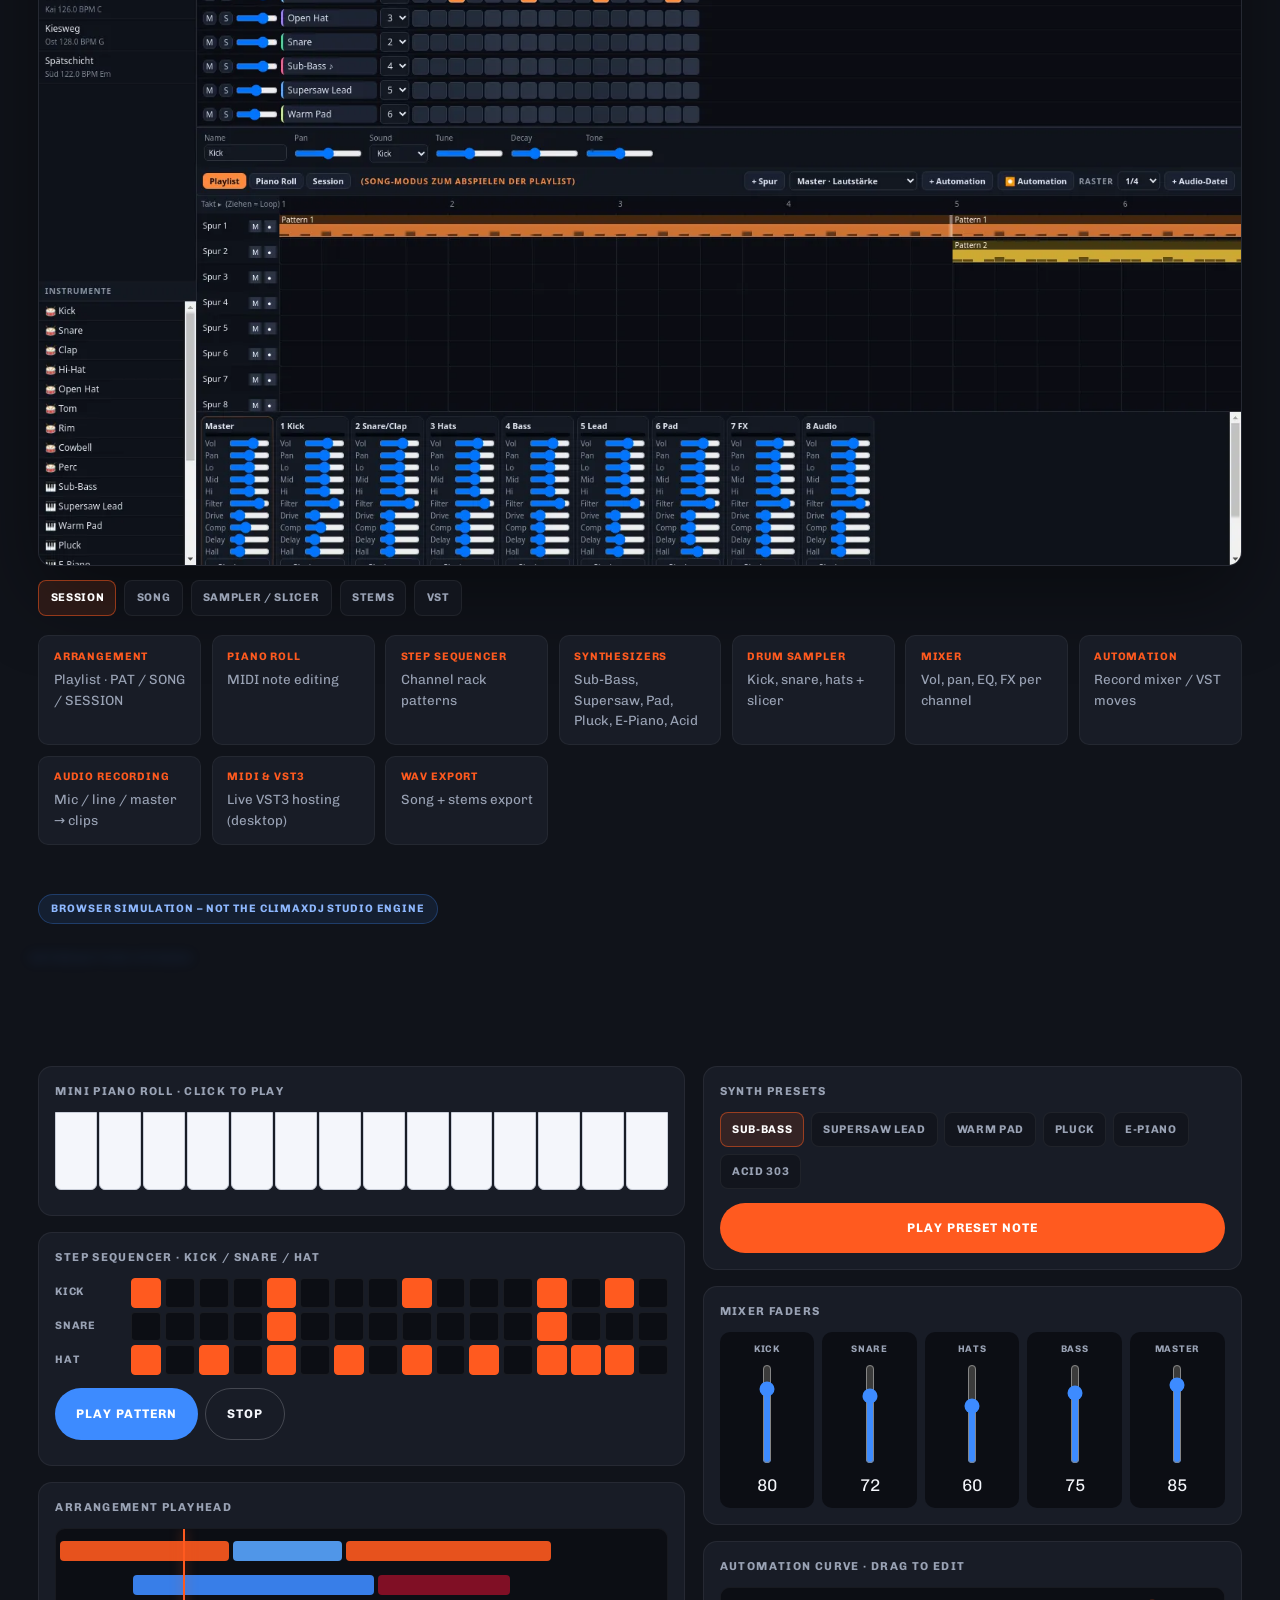
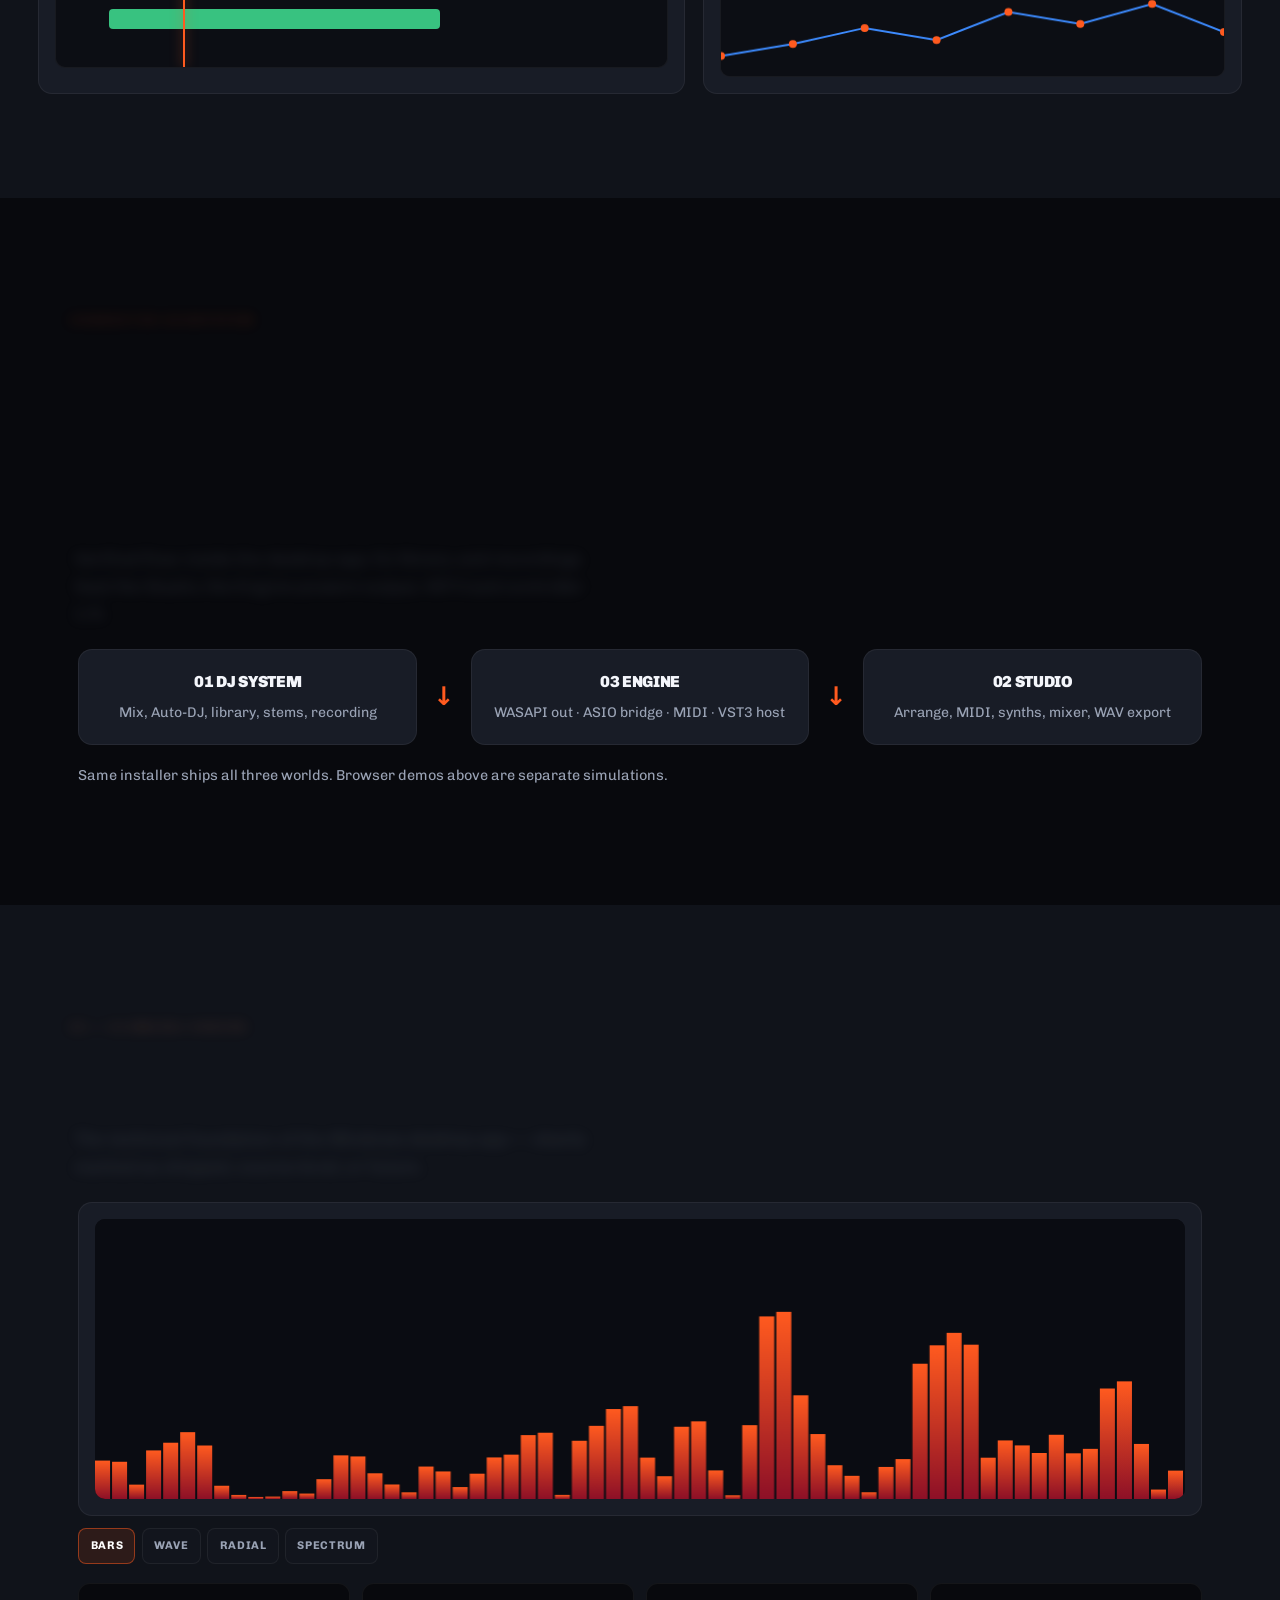
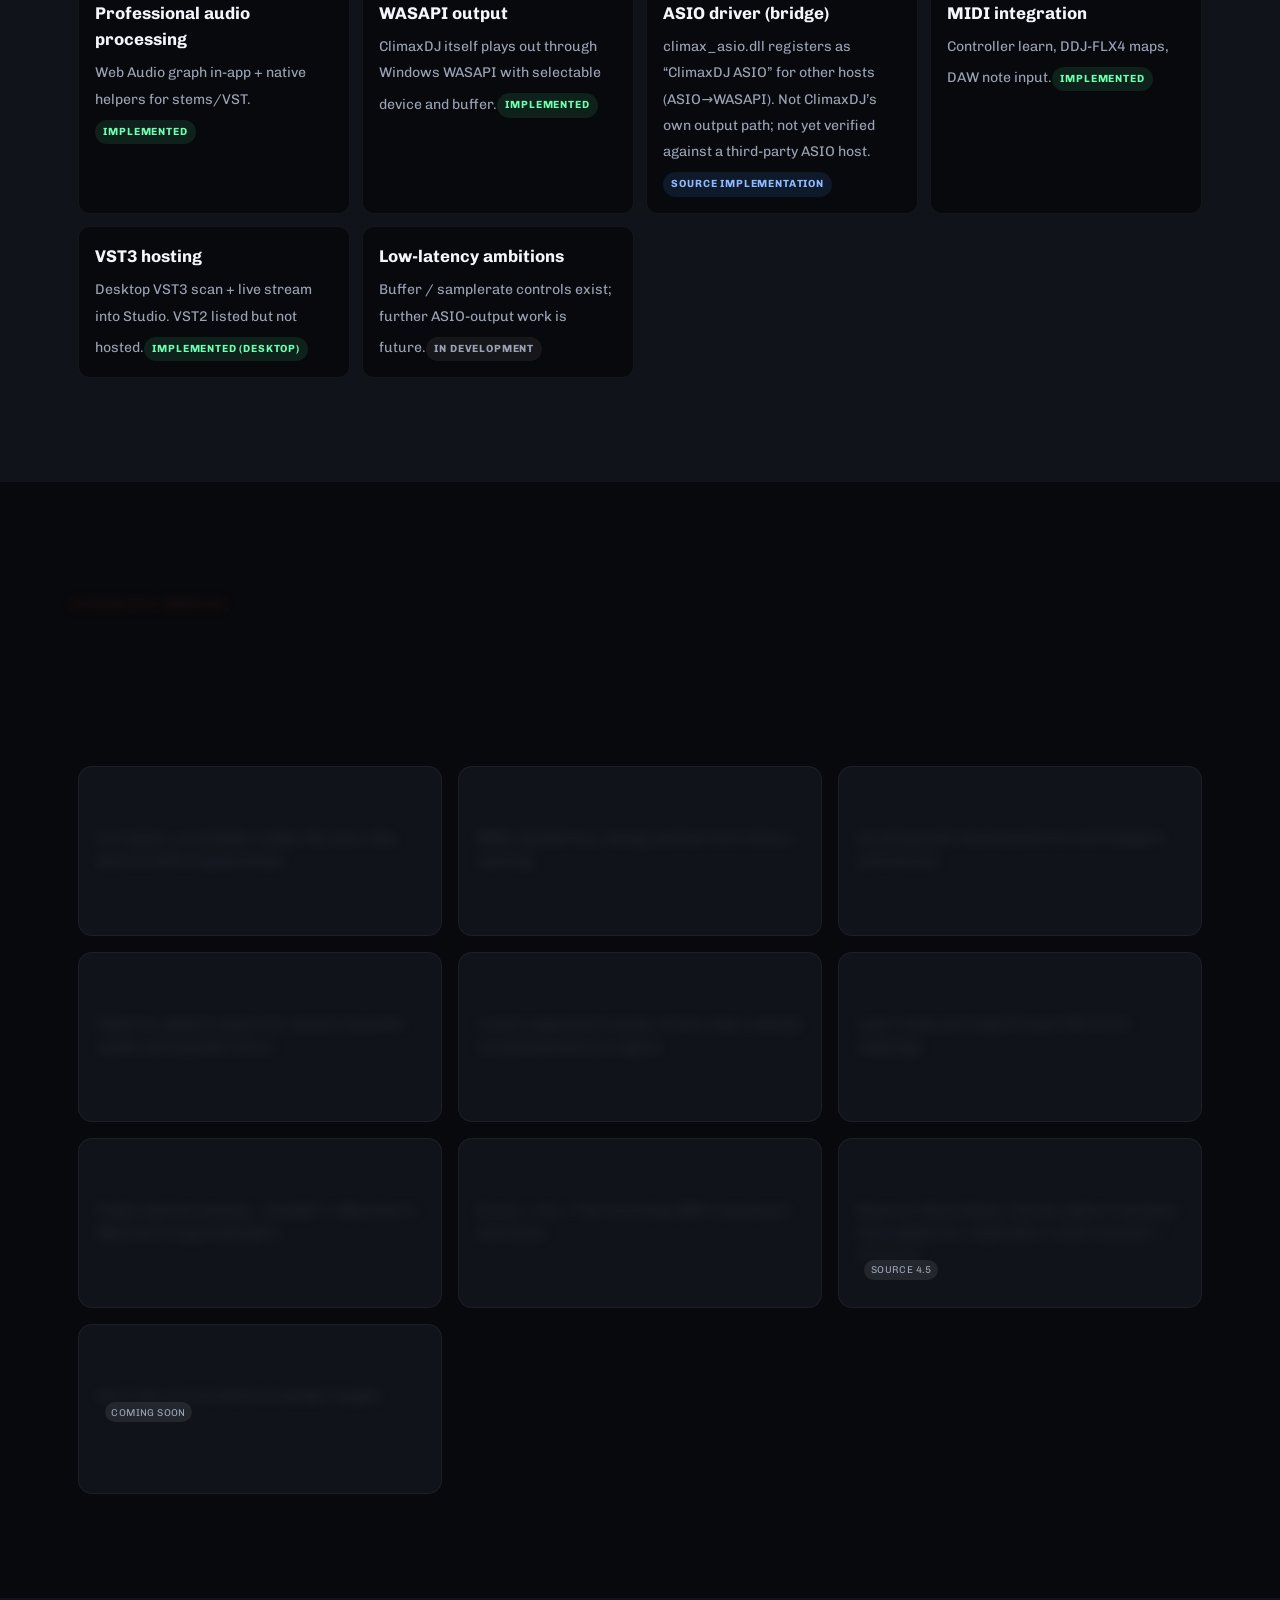
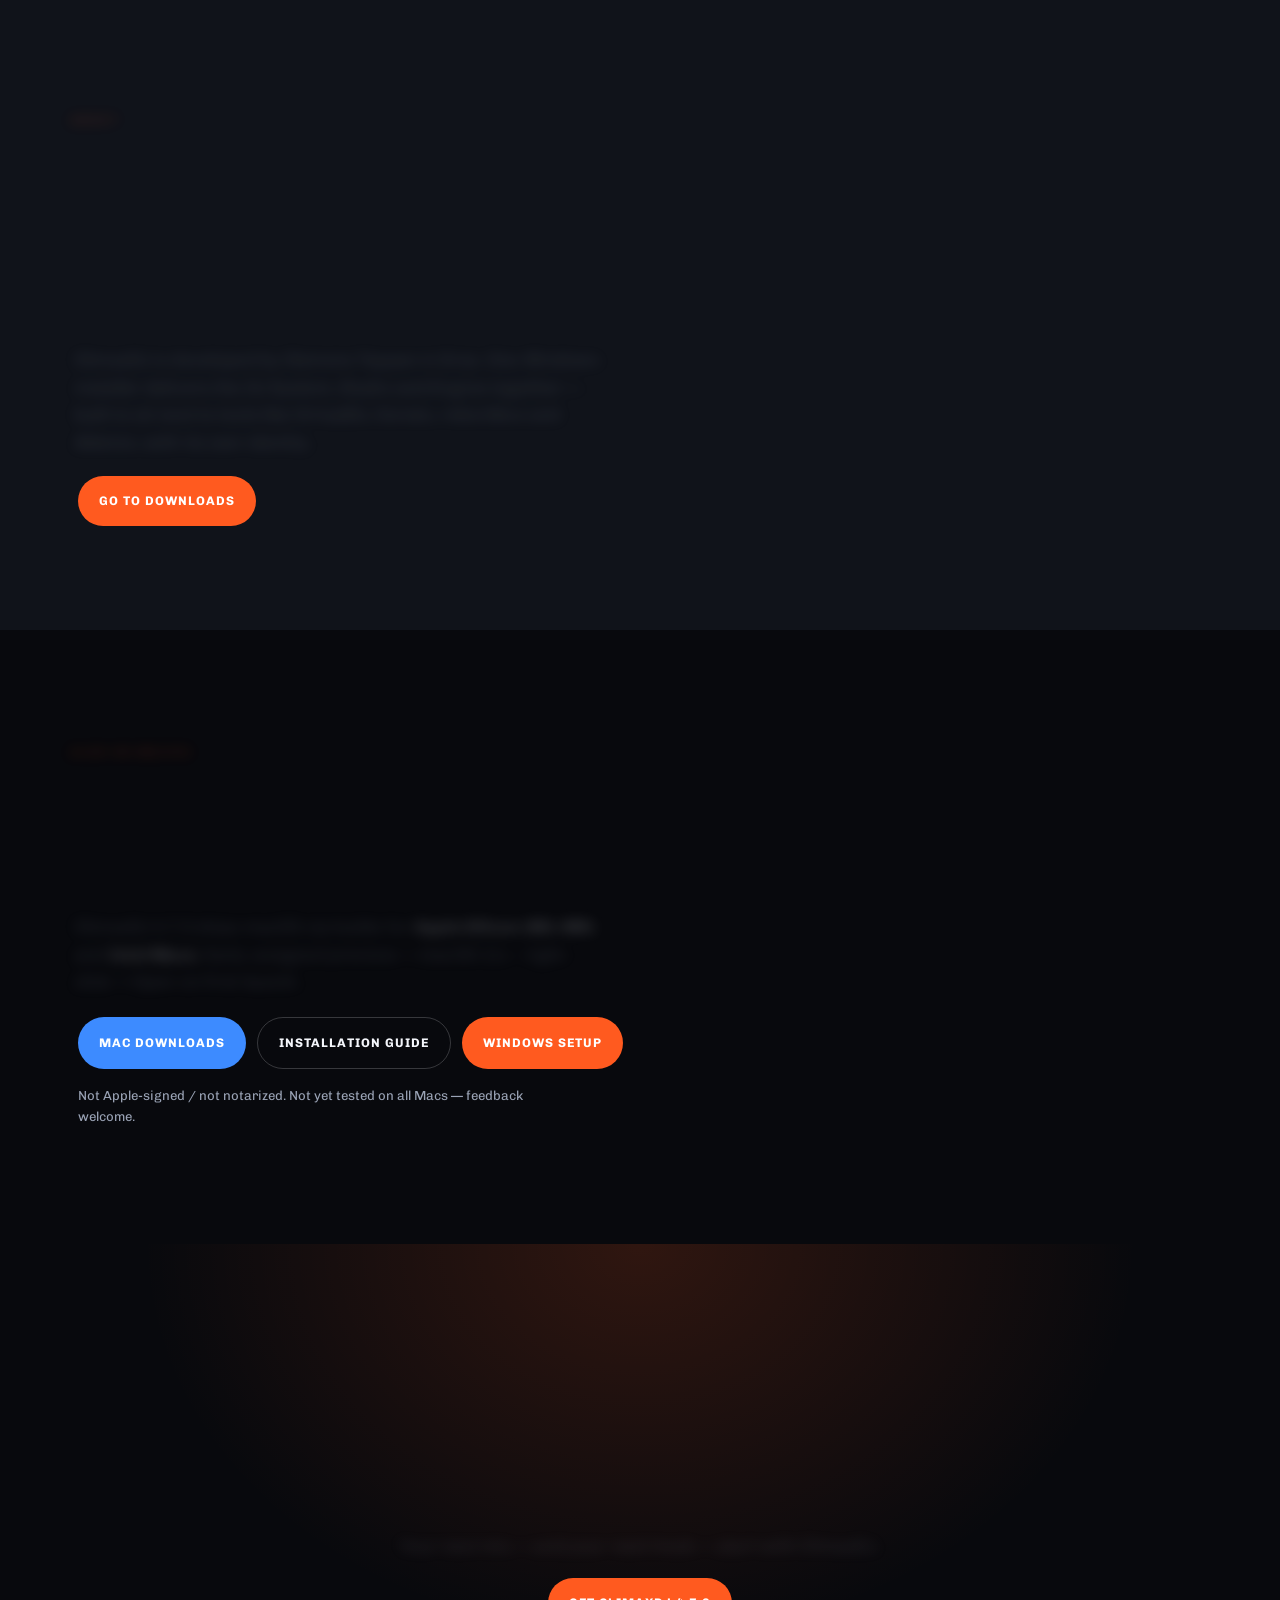
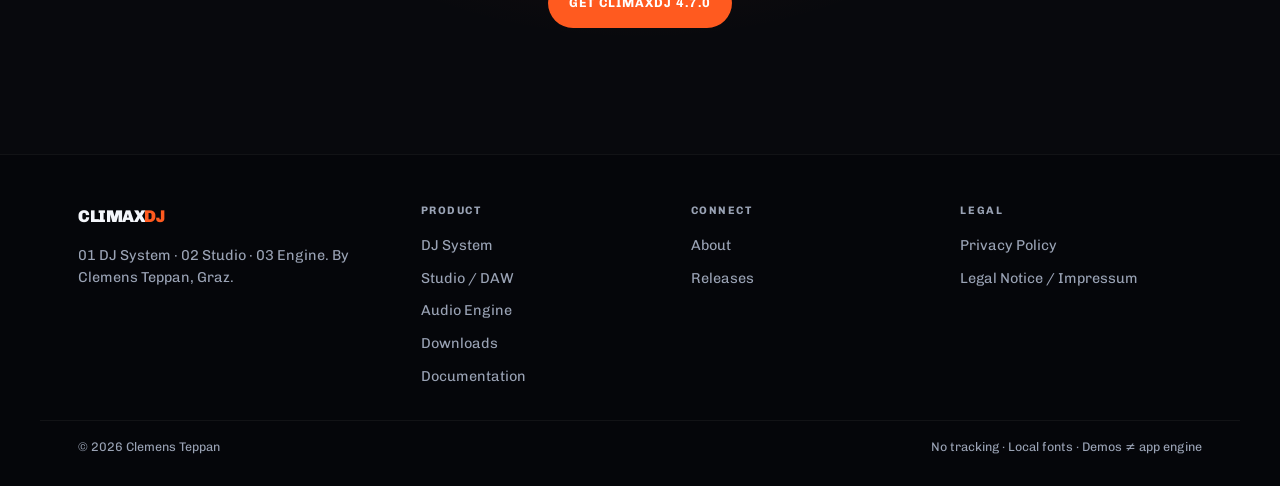
==== commit 717739ae: "Fix single non-skippable intro; one-app downloads layout Remove scroll-pinned second CLIMAXDJ wordma" ====
--- a/index.html
+++ b/index.html
@@ -11,14 +11,14 @@
   <meta property="og:image" content="./screenshots/hero-dj.webp">
   <meta property="og:type" content="website">
   <link rel="icon" href="./assets/icon.png" type="image/png">
-  <link rel="stylesheet" href="./styles.css?v=20261106d">
-  <link rel="stylesheet" href="./premium.css?v=20261106d">
+  <link rel="stylesheet" href="./styles.css?v=20261106f">
+  <link rel="stylesheet" href="./premium.css?v=20261106f">
 </head>
 <body>
   <div class="grain" aria-hidden="true"></div>
   <div class="cursor" id="cursor" aria-hidden="true"></div>
   <a class="sr-only" href="#main">Skip to content</a>
-  <!-- Cinematic CLIMAXDJ wordmark intro (once per session) -->
+  <!-- Cinematic CLIMAXDJ wordmark intro — once at start, not skippable -->
   <div id="intro" class="intro" role="dialog" aria-label="ClimaxDJ intro" aria-modal="true">
     <div class="intro__stage" aria-hidden="true">
       <div class="intro__glow intro__glow--a"></div>
@@ -28,7 +28,6 @@
         <span class="intro__sweep" aria-hidden="true"></span>
       </div>
     </div>
-    <button type="button" class="intro__skip" id="introSkip">Skip</button>
   </div>
 
   <header class="nav" id="nav" role="banner">
@@ -102,16 +101,6 @@
       </div>
     </div>
 
-    <!-- SCROLL WORDmark → features transition -->
-    <section class="wm-pin" id="wm-pin" aria-label="ClimaxDJ wordmark">
-      <div class="wm-pin__sticky">
-        <div class="wm-pin__glow wm-pin__glow--a" aria-hidden="true"></div>
-        <div class="wm-pin__glow wm-pin__glow--b" aria-hidden="true"></div>
-        <p class="wm-pin__mark" id="wmMark" aria-hidden="true">CLIMAXDJ</p>
-        <p class="wm-pin__hint">Scroll to explore</p>
-      </div>
-    </section>
-
     <!-- THREE WORLDS OVERVIEW -->
     <section class="section section--alt" id="worlds" aria-labelledby="worlds-title">
       <div class="wrap">
@@ -636,10 +625,10 @@
     </div>
   </footer>
 
-  <script src="./assets/vendor/gsap.min.js?v=20261106d" defer></script>
-  <script src="./assets/vendor/ScrollTrigger.min.js?v=20261106d" defer></script>
-  <script src="./assets/vendor/lenis.min.js?v=20261106d" defer></script>
-  <script src="./main.js?v=20261106d" defer></script>
-  <script src="./premium.js?v=20261106d" defer></script>
+  <script src="./assets/vendor/gsap.min.js?v=20261106f" defer></script>
+  <script src="./assets/vendor/ScrollTrigger.min.js?v=20261106f" defer></script>
+  <script src="./assets/vendor/lenis.min.js?v=20261106f" defer></script>
+  <script src="./main.js?v=20261106f" defer></script>
+  <script src="./premium.js?v=20261106f" defer></script>
 </body>
 </html>
--- a/styles.css
+++ b/styles.css
@@ -25,7 +25,7 @@
 .wrap-wide{width:min(1400px,100%);margin-inline:auto;padding-inline:var(--margin)}
 
 /* ——— Cinematic intro wordmark ——— */
-.intro{position:fixed;inset:0;z-index:200;background:var(--bg);display:grid;place-items:center;overflow:hidden;transition:opacity .45s var(--ease),visibility .45s}
+.intro{position:fixed;inset:0;z-index:200;background:var(--bg);display:grid;place-items:center;overflow:hidden;pointer-events:auto;transition:opacity .45s var(--ease),visibility .45s}
 .intro.is-done{opacity:0;visibility:hidden;pointer-events:none}
 .intro__stage{position:relative;width:100%;height:100%;display:grid;place-items:center}
 .intro__glow{position:absolute;border-radius:50%;pointer-events:none;filter:blur(40px);opacity:.55}
@@ -34,27 +34,13 @@
 .intro__mark{position:relative;display:inline-block;line-height:.82;transform:scale(1.12);opacity:0;filter:blur(22px);will-change:transform,opacity,filter}
 .intro__text{display:block;font-weight:900;font-size:clamp(3.4rem,18vw,14rem);letter-spacing:-.07em;text-transform:uppercase;color:var(--text);text-align:center;white-space:nowrap;padding:0 .04em}
 .intro__sweep{position:absolute;inset:-8% -12%;background:linear-gradient(105deg,transparent 35%,rgba(255,90,31,.55) 47%,rgba(61,139,255,.55) 53%,transparent 65%);mix-blend-mode:screen;opacity:0;transform:translateX(-60%);pointer-events:none;filter:blur(2px)}
-.intro__skip{position:absolute;right:var(--margin);bottom:1.4rem;z-index:2;font-size:.72rem;font-weight:700;letter-spacing:.14em;text-transform:uppercase;color:var(--text2);padding:.65rem 1rem;border:1px solid rgba(255,255,255,.12);border-radius:999px;background:rgba(8,9,13,.45);backdrop-filter:blur(8px)}
-.intro__skip:hover{color:var(--text);border-color:rgba(255,255,255,.28)}
 body.intro-lock{overflow:hidden}
 
-/* ——— Scroll-pinned wordmark → worlds ——— */
-.wm-pin{position:relative;background:var(--bg)}
-.wm-pin__sticky{height:100svh;display:grid;place-items:center;overflow:hidden;position:relative}
-.wm-pin__glow{position:absolute;border-radius:50%;pointer-events:none;filter:blur(48px);opacity:.35}
-.wm-pin__glow--a{width:min(60vw,640px);height:min(60vw,640px);background:radial-gradient(circle,rgba(255,90,31,.5),transparent 70%);left:20%;top:35%;transform:translate(-50%,-50%)}
-.wm-pin__glow--b{width:min(50vw,520px);height:min(50vw,520px);background:radial-gradient(circle,rgba(61,139,255,.45),transparent 70%);right:10%;bottom:20%;transform:translate(20%,20%)}
-.wm-pin__mark{position:relative;z-index:1;margin:0;font-weight:900;font-size:clamp(3.2rem,17vw,13.5rem);letter-spacing:-.07em;text-transform:uppercase;line-height:.82;text-align:center;white-space:nowrap;color:var(--text);opacity:0;transform:scale(1.35);filter:blur(18px);will-change:transform,opacity,filter}
-.wm-pin__hint{position:absolute;bottom:1.6rem;left:50%;transform:translateX(-50%);margin:0;font-size:.68rem;font-weight:700;letter-spacing:.18em;text-transform:uppercase;color:var(--text2);opacity:.55;z-index:1}
+/* scroll wordmark removed — intro only at start */
 @media(max-width:700px){
-  .intro__text,.wm-pin__mark{letter-spacing:-.055em}
-}
-@media(prefers-reduced-motion:reduce){
-  .intro,.wm-pin__mark{transition:none!important}
-  .wm-pin__sticky{min-height:40vh;height:auto;padding:3rem 0}
-  .wm-pin__mark{opacity:1;transform:none;filter:none;font-size:clamp(2.4rem,12vw,6rem)}
-  .wm-pin__hint{display:none}
-}
+  .intro__text{letter-spacing:-.055em}
+}
+
 
 .nav{position:fixed;inset:0 0 auto;z-index:60;display:flex;align-items:center;justify-content:space-between;gap:1rem;padding:.85rem var(--margin);background:rgba(8,9,13,.78);backdrop-filter:blur(16px);border-bottom:1px solid transparent;transition:border-color .25s,background .25s}
 .nav.is-scrolled{border-bottom-color:rgba(255,255,255,.06);background:rgba(8,9,13,.92)}
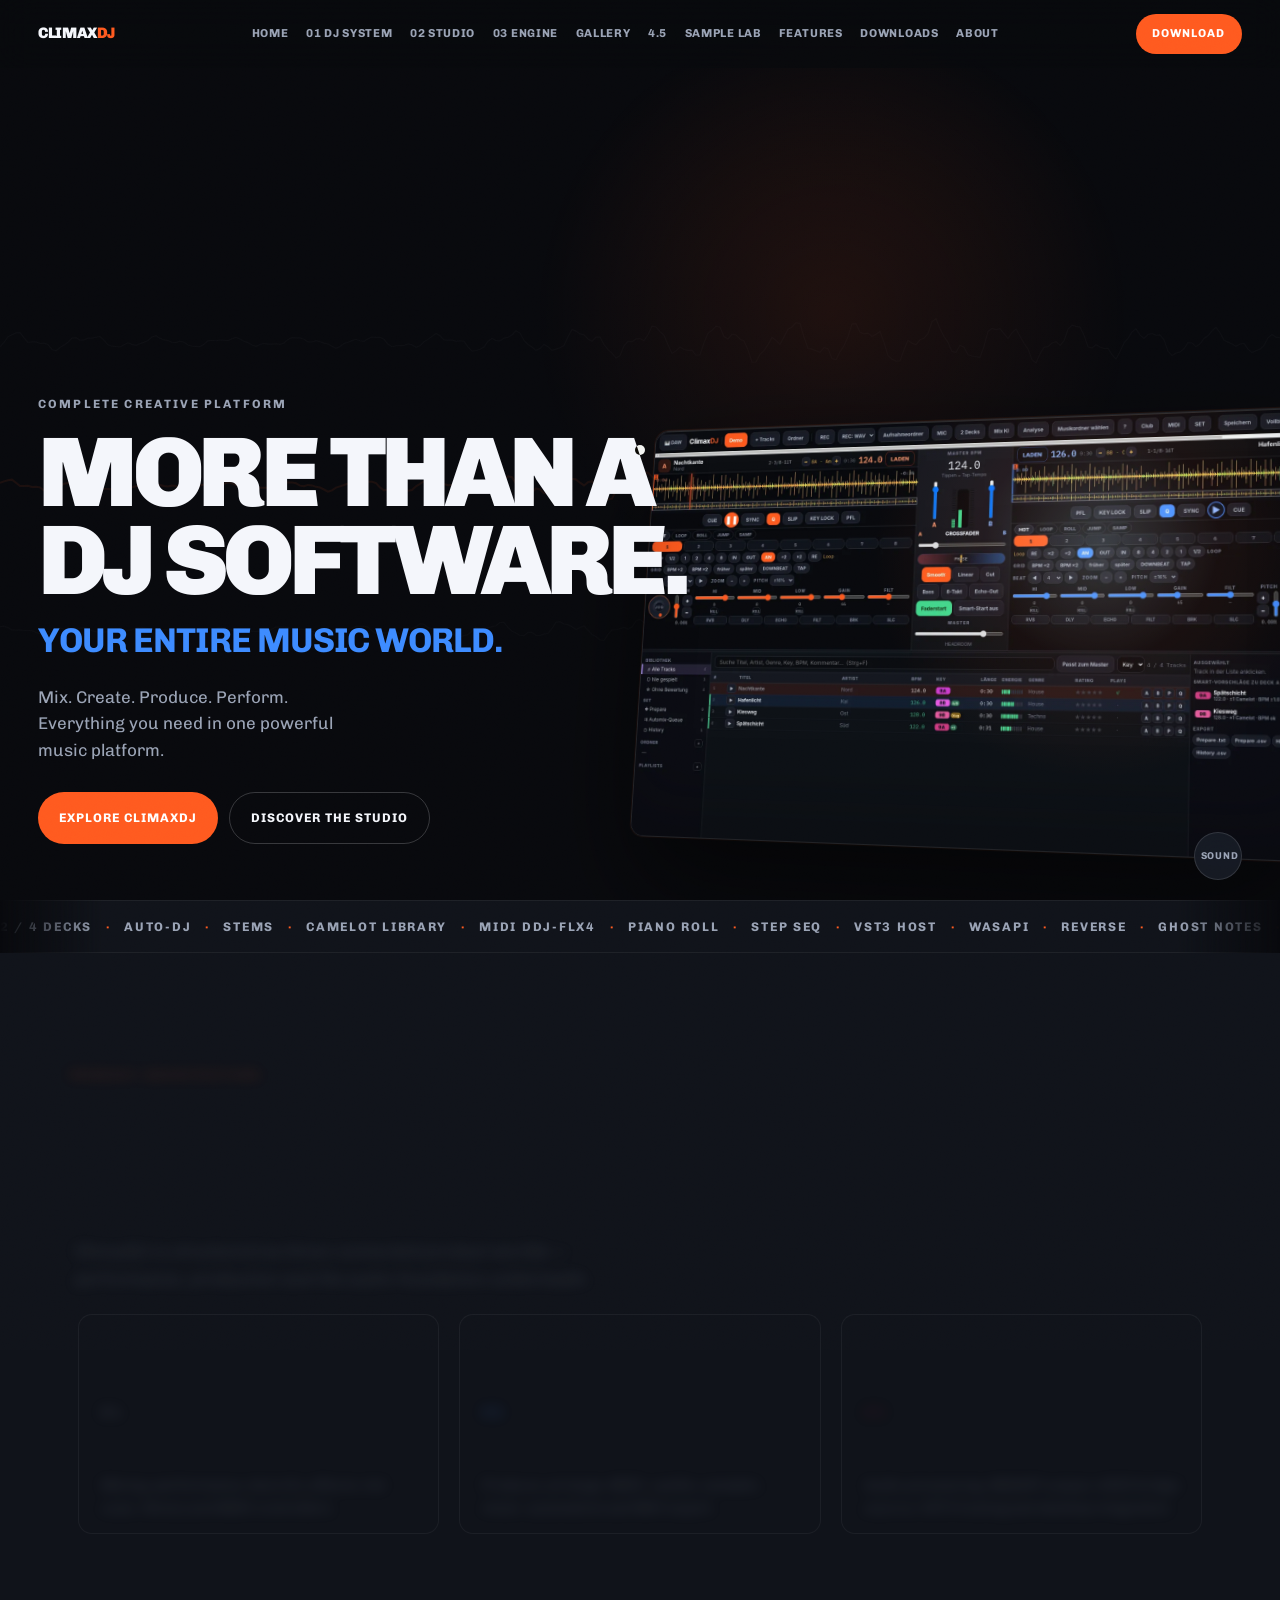
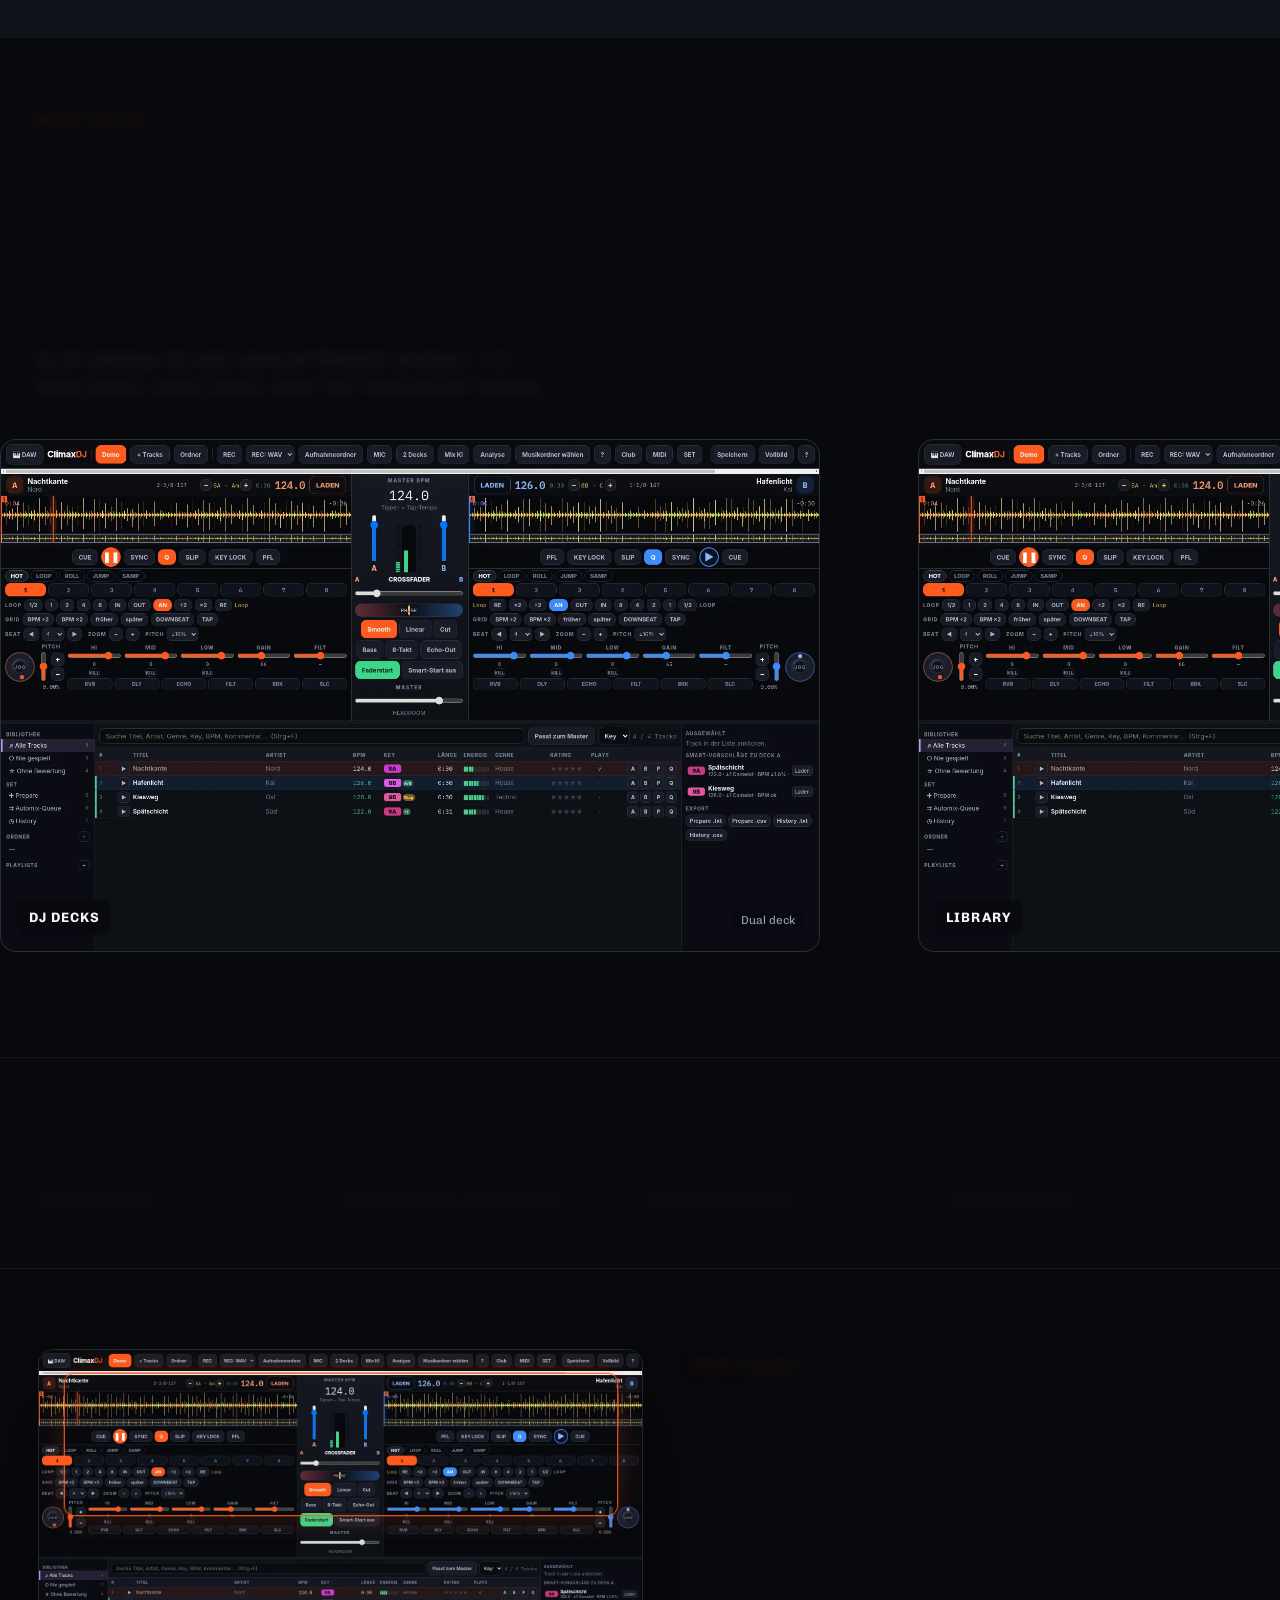
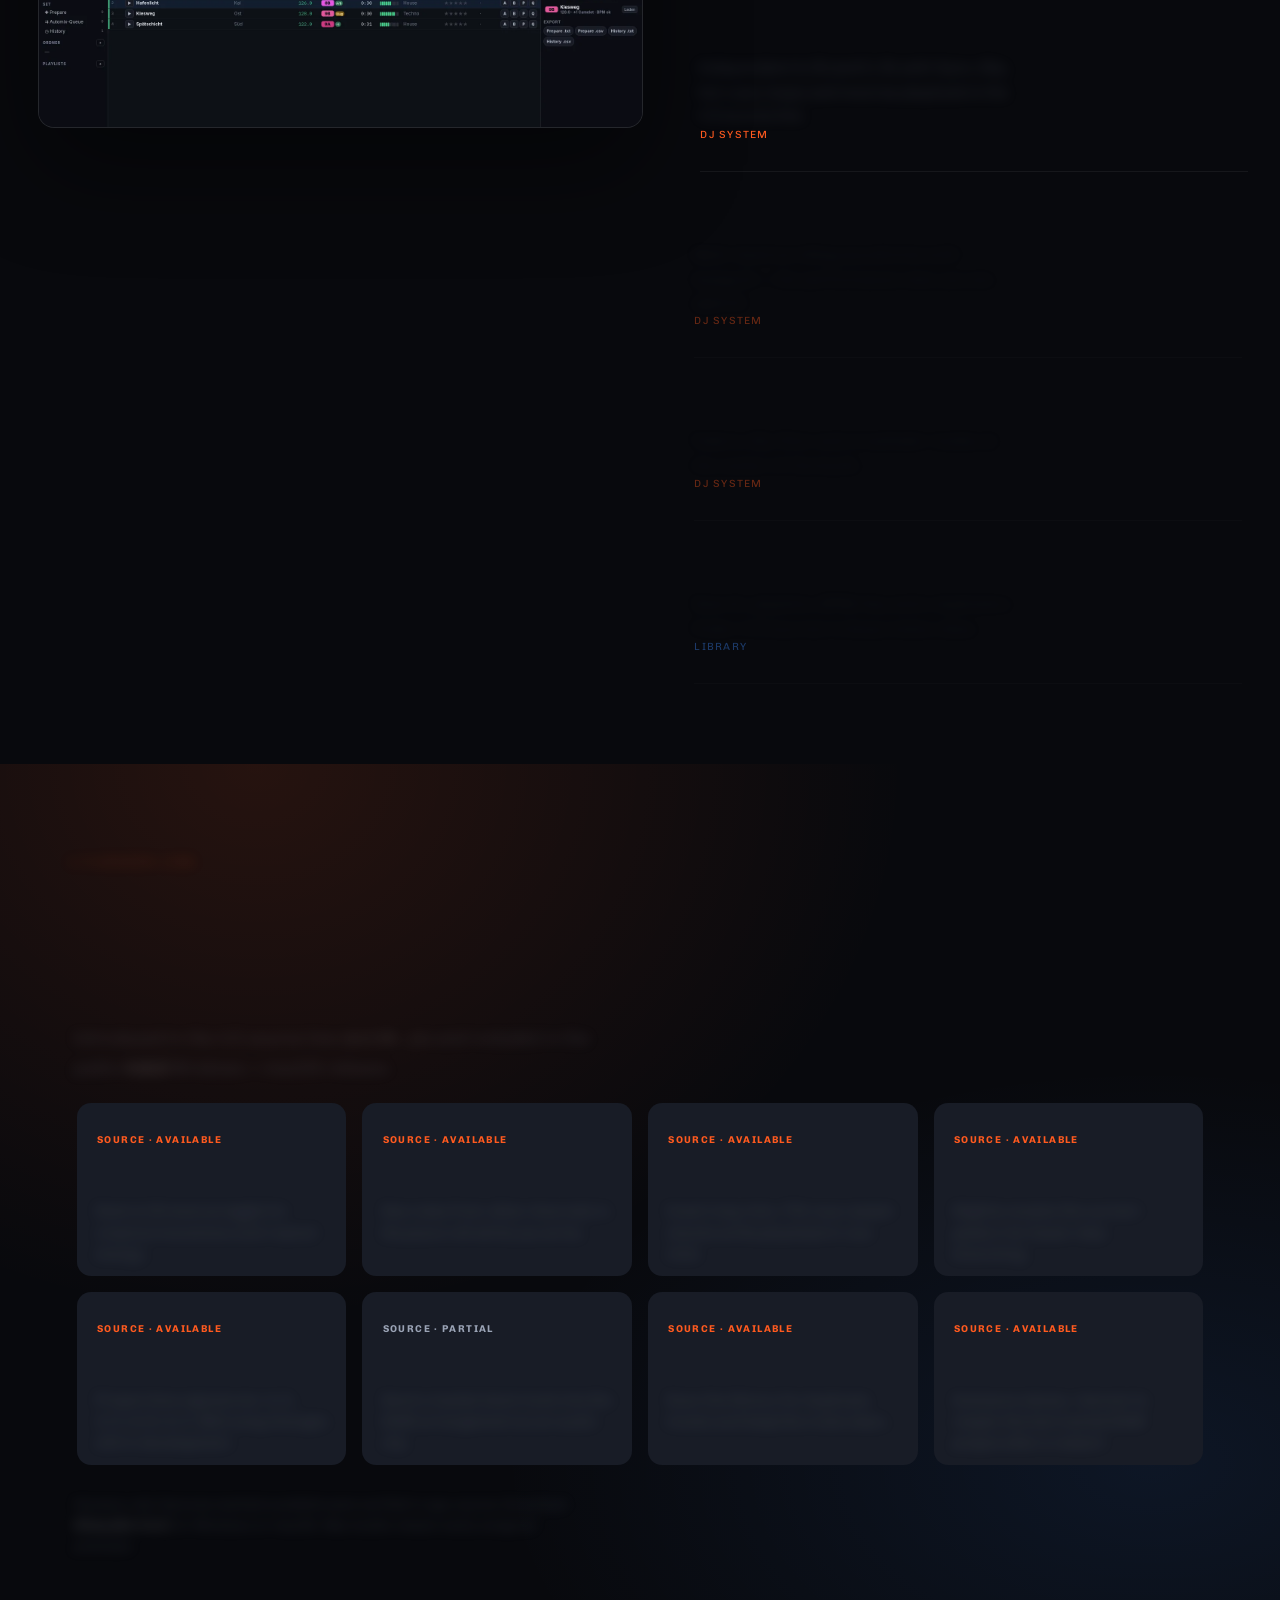
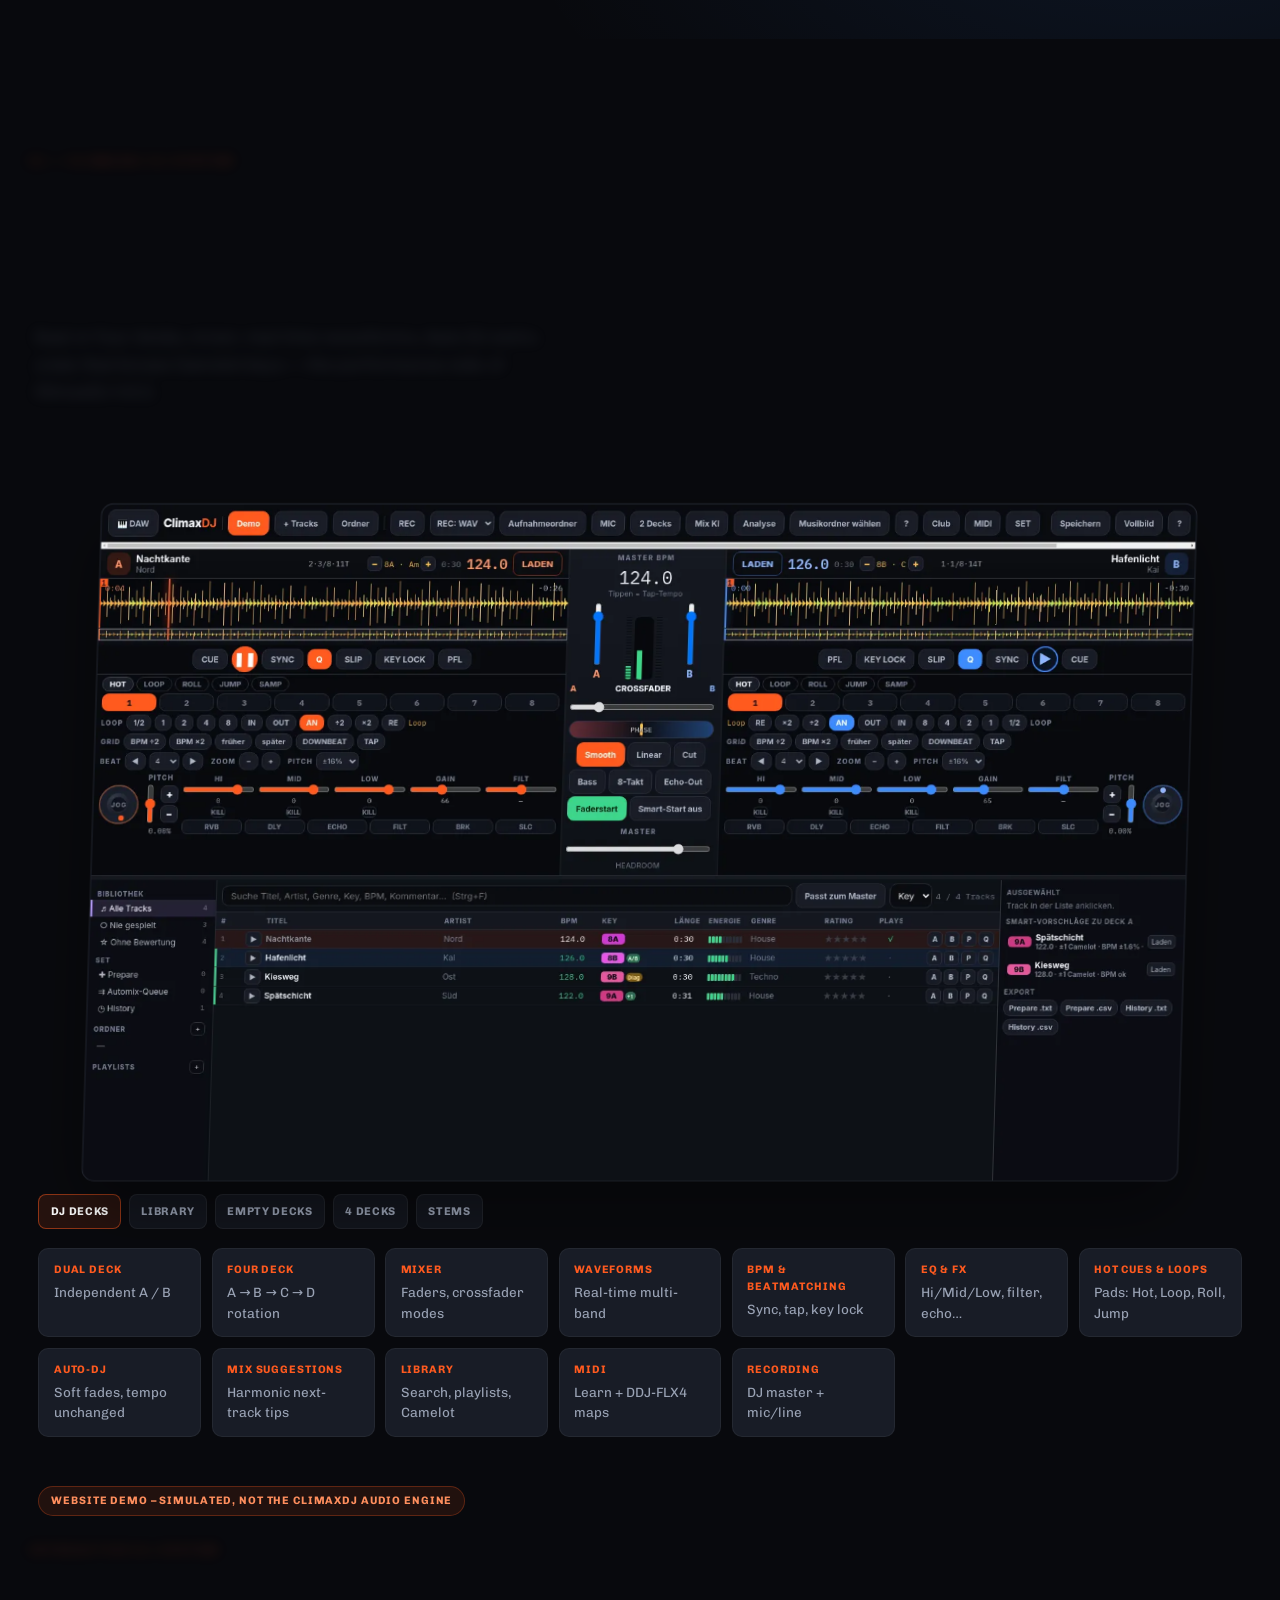
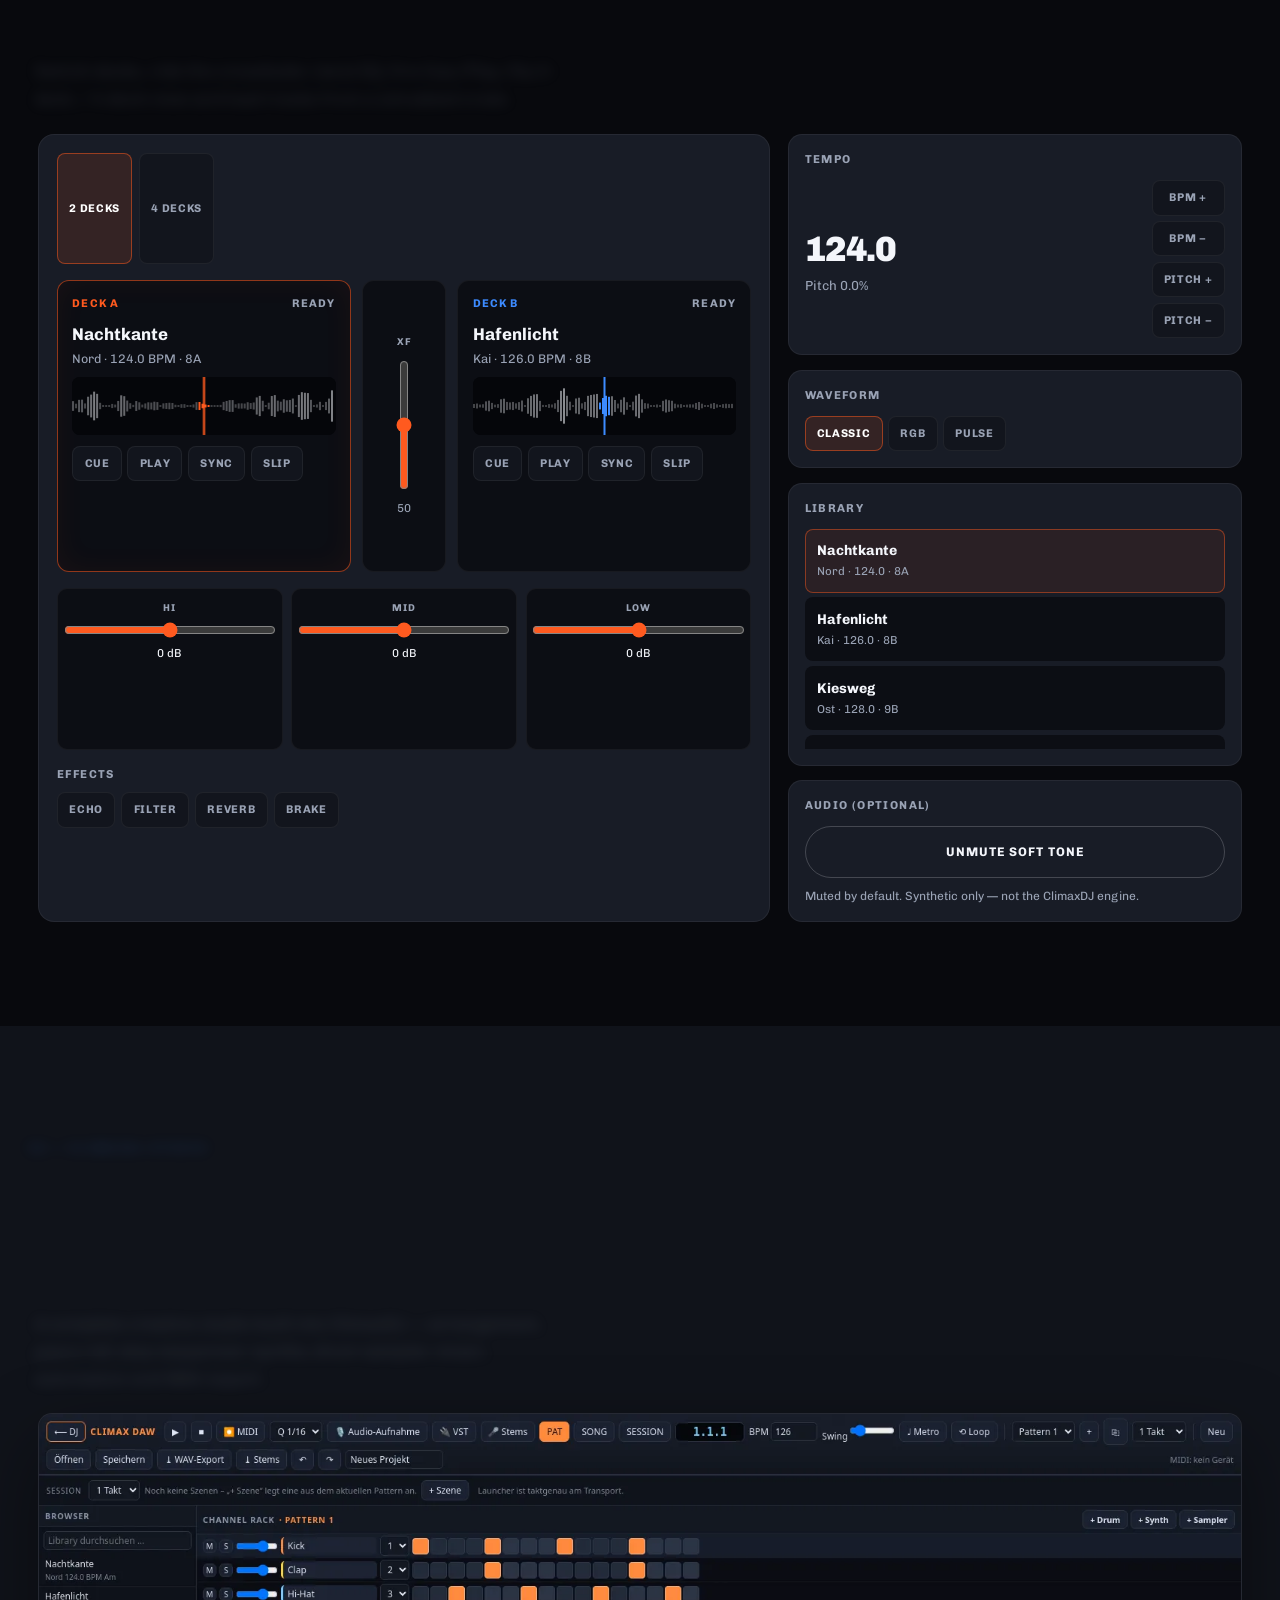
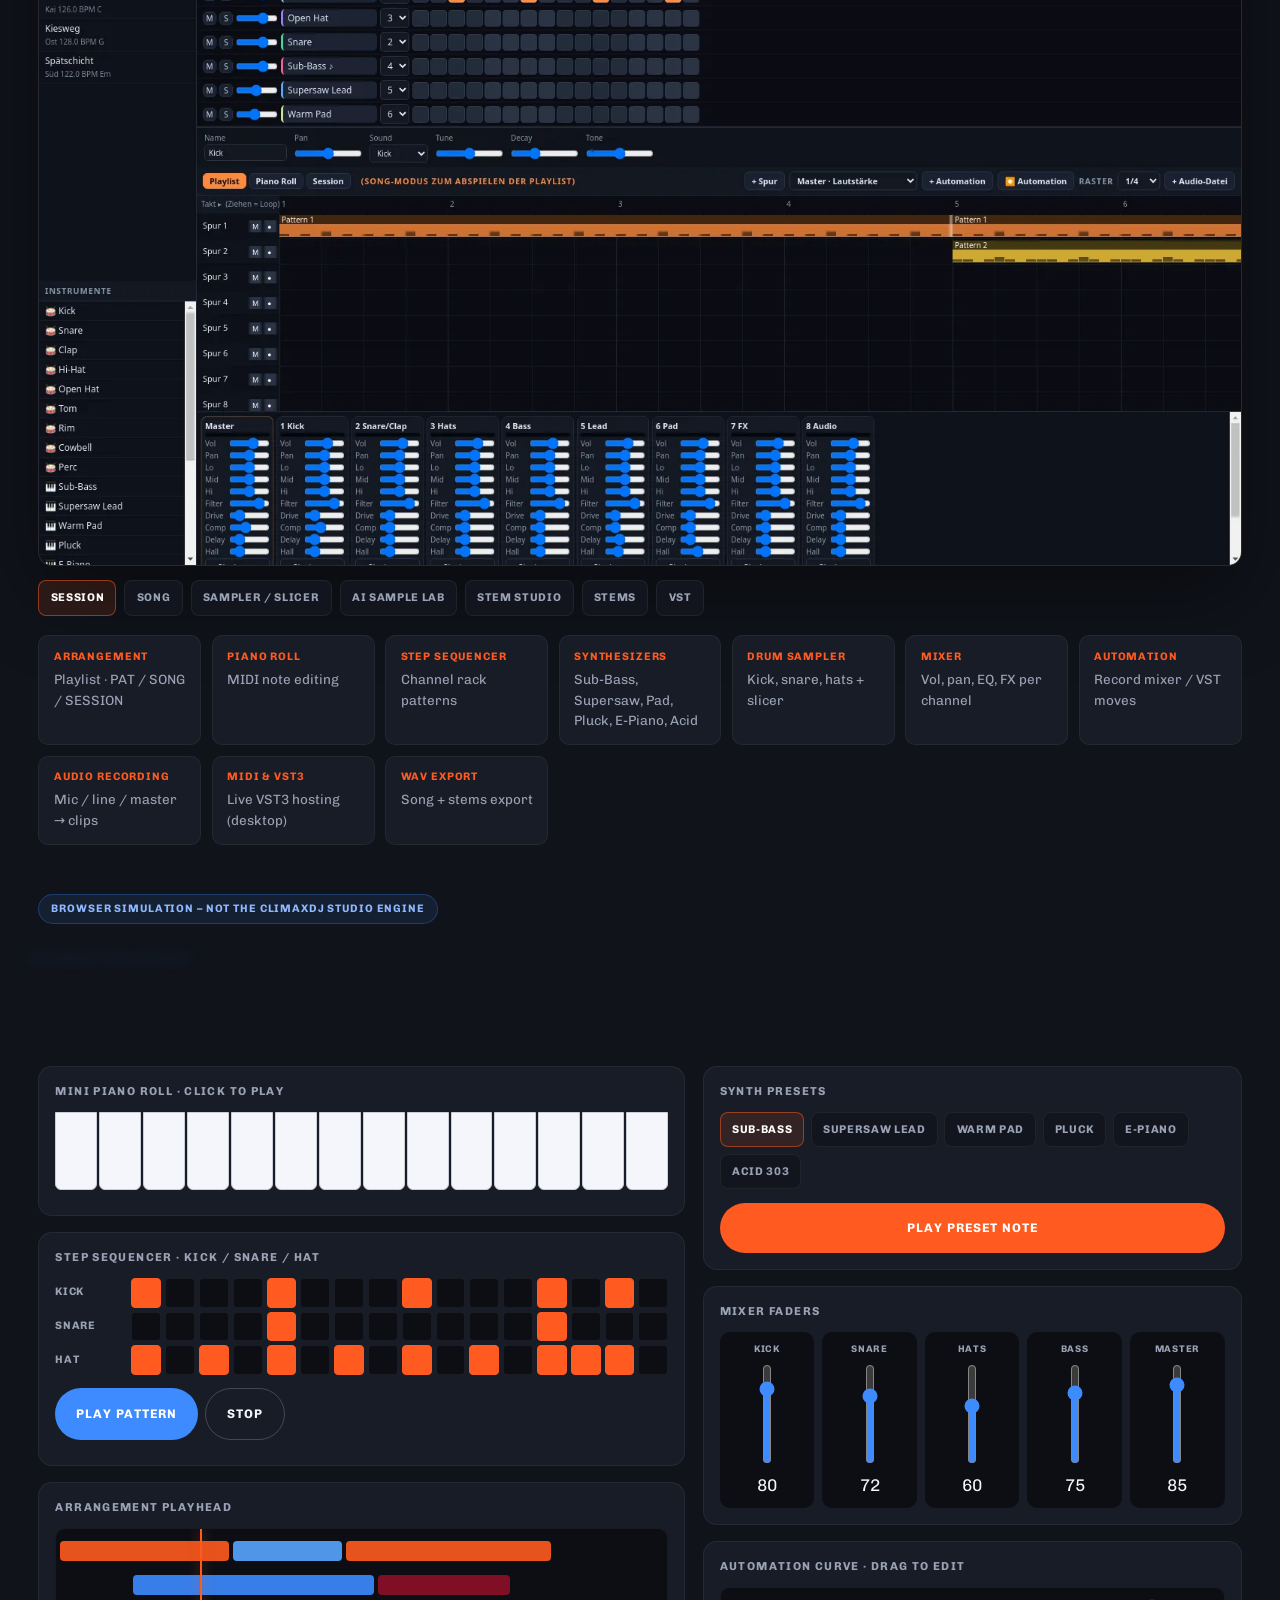
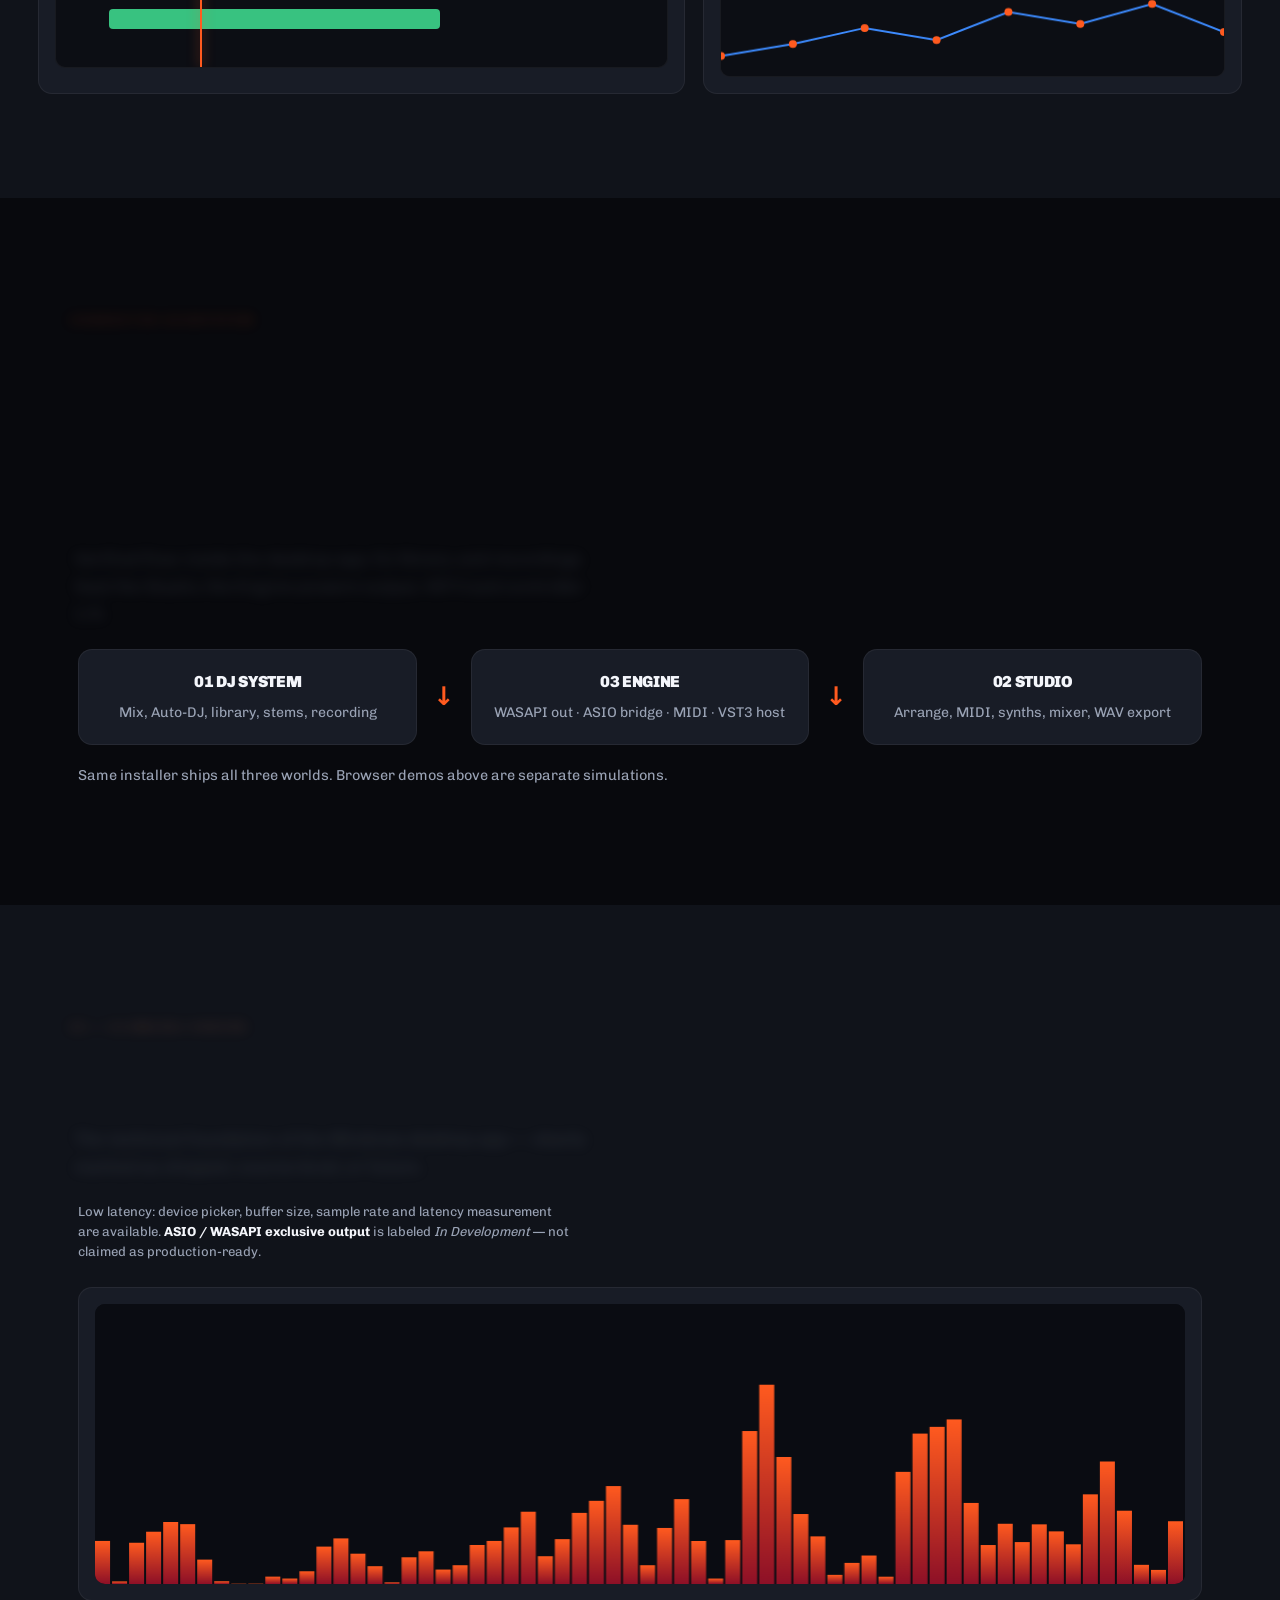
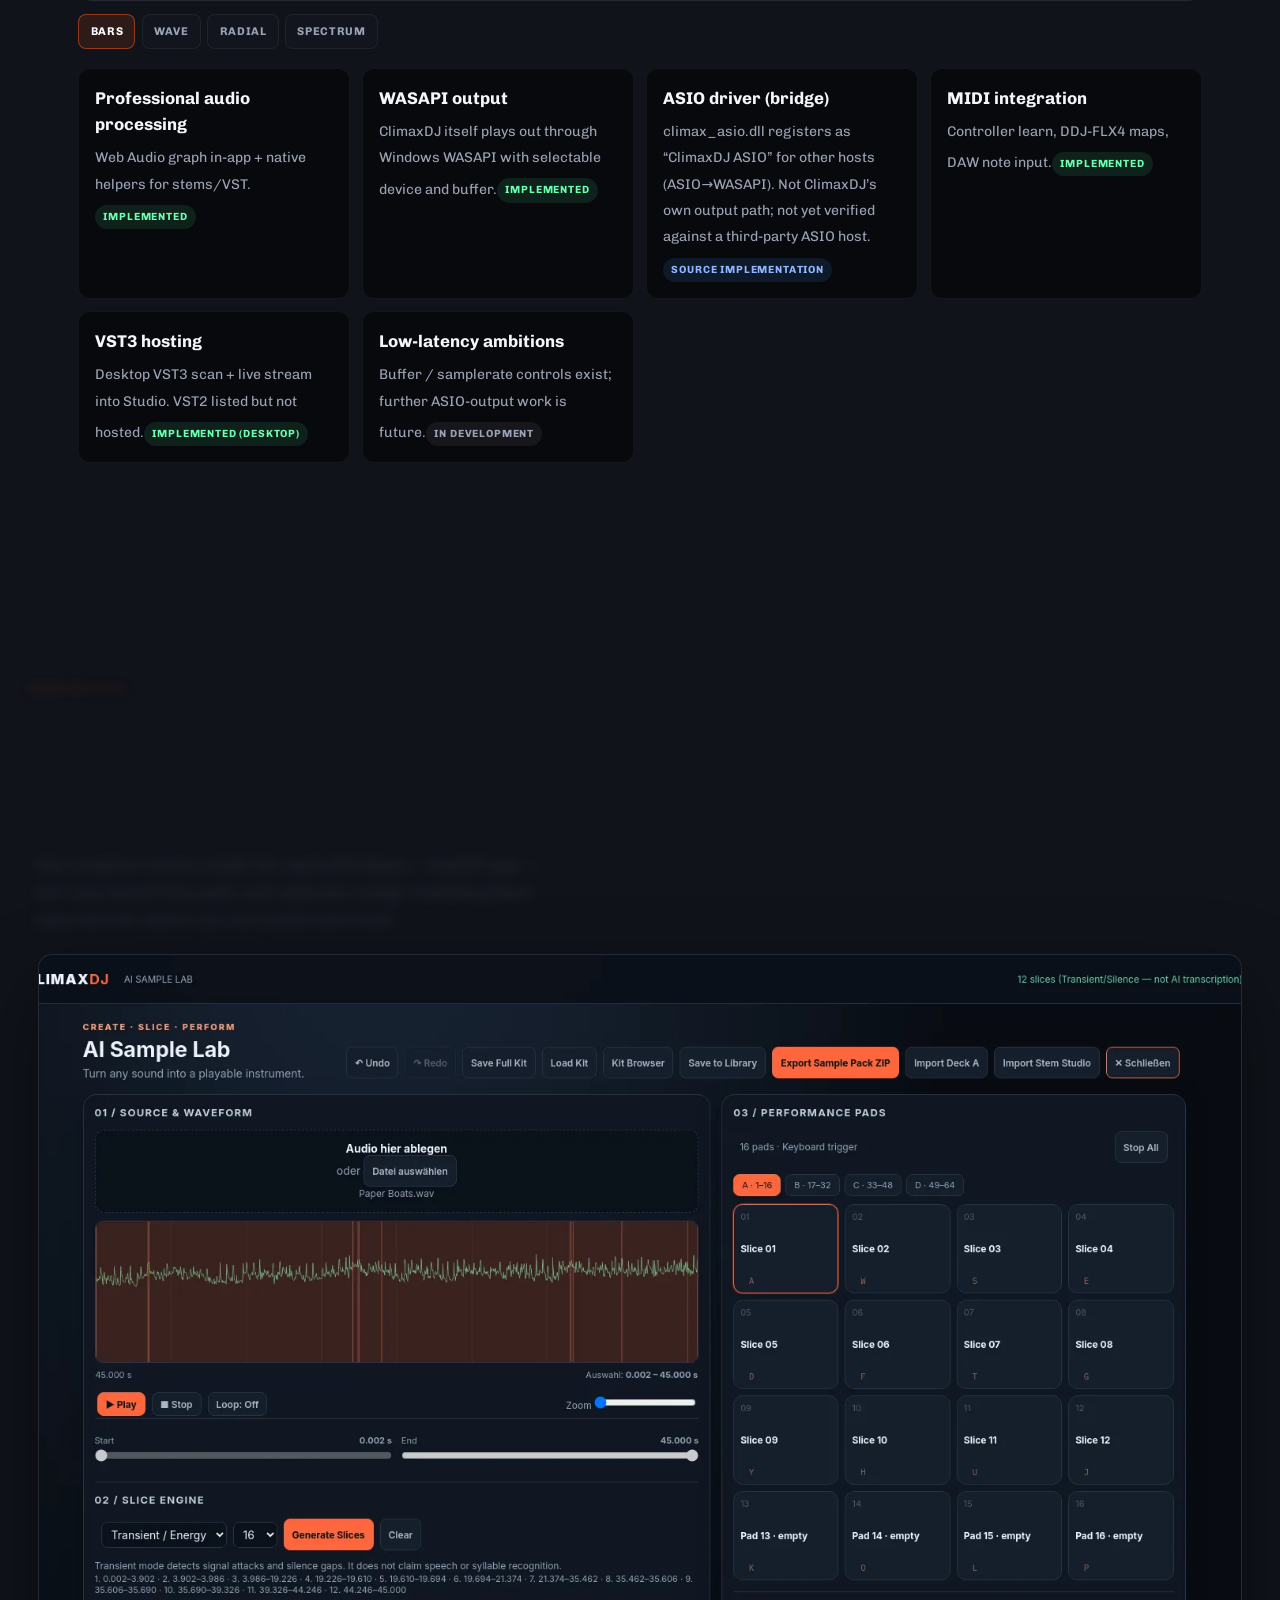
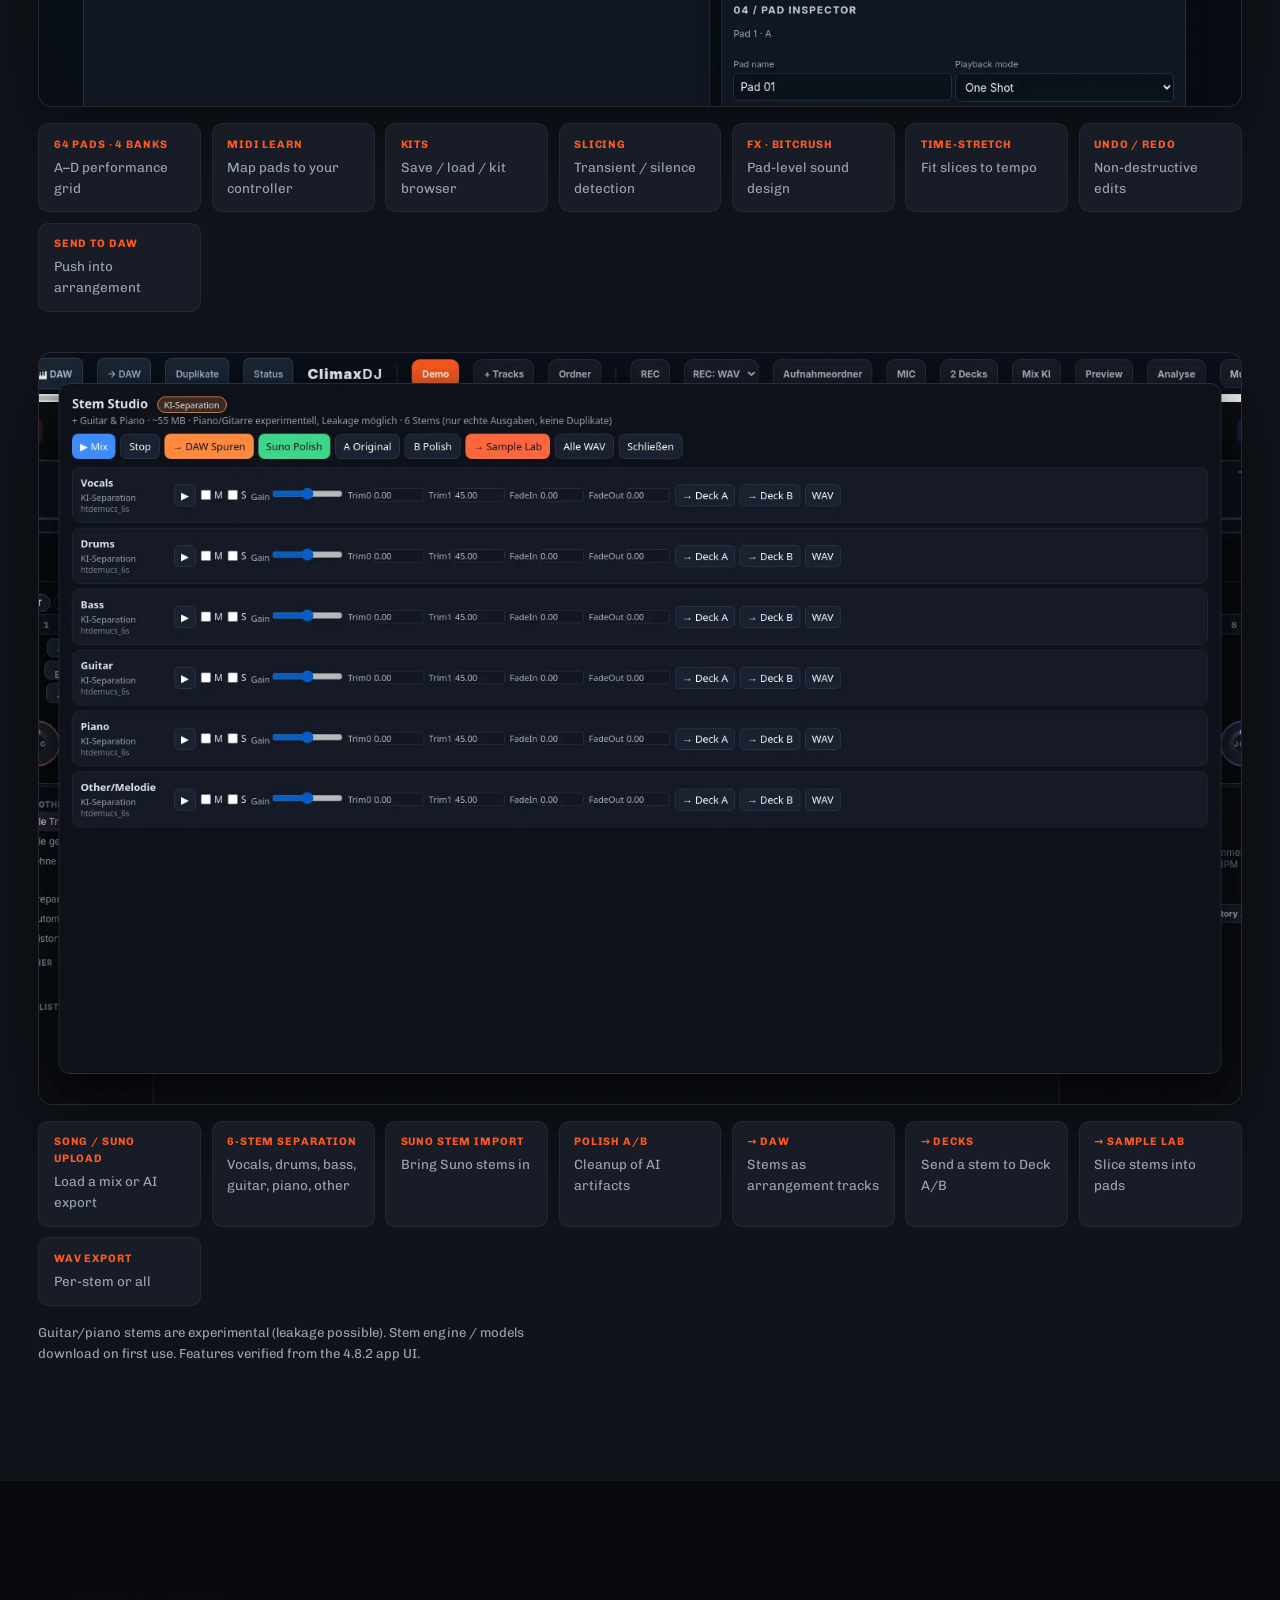
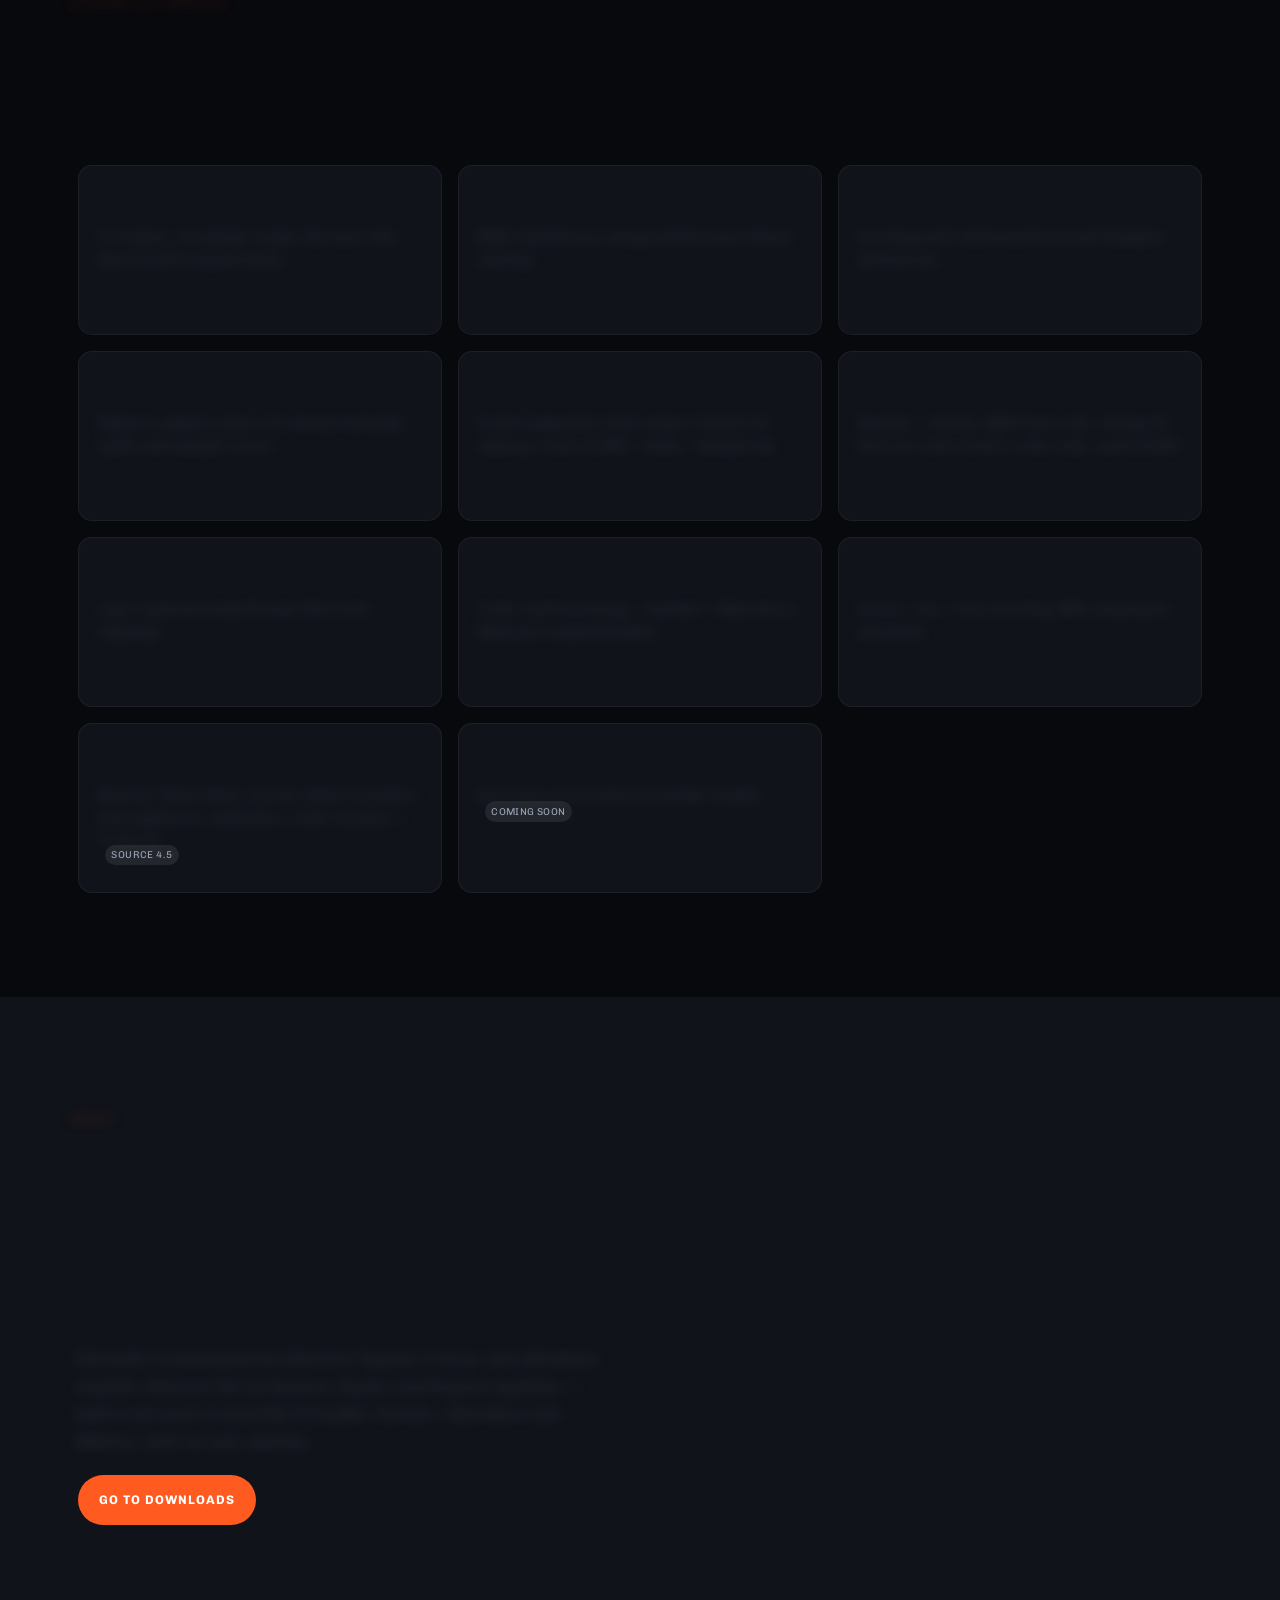
==== commit 1322949b: "Ship site for ClimaxDJ 4.8.2: Sample Lab, Stem Studio, downloads Point all download buttons to v4.8." ====
--- a/index.html
+++ b/index.html
@@ -4,15 +4,15 @@
   <meta charset="utf-8">
   <meta name="viewport" content="width=device-width, initial-scale=1">
   <title>ClimaxDJ – More Than a DJ Software | DJ System, Studio &amp; Engine</title>
-  <meta name="description" content="ClimaxDJ 4.7.0 — DJ System, Studio/DAW and Audio Engine for Windows and macOS (Apple Silicon + Intel). Mix, create, produce, perform.">
+  <meta name="description" content="ClimaxDJ 4.8.2 — DJ System, Studio/DAW, Engine, AI Sample Lab and Stem Studio. Windows and macOS.">
   <meta name="theme-color" content="#08090D">
   <meta property="og:title" content="ClimaxDJ – Create Your Sound. Control Your World.">
-  <meta property="og:description" content="DJ System · Studio / DAW · Audio Engine. Version 4.7.0 for Windows and macOS.">
+  <meta property="og:description" content="DJ System · Studio / DAW · Engine · Sample Lab · Stem Studio. Version 4.8.2.">
   <meta property="og:image" content="./screenshots/hero-dj.webp">
   <meta property="og:type" content="website">
   <link rel="icon" href="./assets/icon.png" type="image/png">
-  <link rel="stylesheet" href="./styles.css?v=20261106f">
-  <link rel="stylesheet" href="./premium.css?v=20261106f">
+  <link rel="stylesheet" href="./styles.css?v=20261106g">
+  <link rel="stylesheet" href="./premium.css?v=20261106g">
 </head>
 <body>
   <div class="grain" aria-hidden="true"></div>
@@ -40,6 +40,7 @@
         <li><a href="#world-engine">03 Engine</a></li>
         <li><a href="#gallery">Gallery</a></li>
         <li><a href="#v45">4.5</a></li>
+        <li><a href="#lab-stems">Sample Lab</a></li>
         <li><a href="#features">Features</a></li>
         <li><a href="./downloads.html">Downloads</a></li>
         <li><a href="#about">About</a></li>
@@ -55,6 +56,7 @@
     <a href="#world-engine">03 Audio Engine</a>
     <a href="#gallery">Gallery</a>
     <a href="#v45">4.5</a>
+    <a href="#lab-stems">Sample Lab</a>
     <a href="#features">Features</a>
     <a href="./downloads.html">Downloads</a>
     <a href="#about">About</a>
@@ -96,8 +98,8 @@
     <!-- Feature marquee (real features only) -->
     <div class="marquee" aria-hidden="true">
       <div class="marquee__track">
-        <span>2 / 4 Decks<i>·</i>Auto-DJ<i>·</i>Stems<i>·</i>Camelot Library<i>·</i>MIDI DDJ-FLX4<i>·</i>Piano Roll<i>·</i>Step Seq<i>·</i>VST3 Host<i>·</i>WASAPI<i>·</i>Reverse<i>·</i>Ghost Notes<i>·</i>Chord Generator<i>·</i>Pattern Variation<i>·</i>Time Signatures<i>·</i>Deck→DAW<i>·</i>Duplicates Finder<i>·</i>Crash Recovery</span>
-        <span>2 / 4 Decks<i>·</i>Auto-DJ<i>·</i>Stems<i>·</i>Camelot Library<i>·</i>MIDI DDJ-FLX4<i>·</i>Piano Roll<i>·</i>Step Seq<i>·</i>VST3 Host<i>·</i>WASAPI<i>·</i>Reverse<i>·</i>Ghost Notes<i>·</i>Chord Generator<i>·</i>Pattern Variation<i>·</i>Time Signatures<i>·</i>Deck→DAW<i>·</i>Duplicates Finder<i>·</i>Crash Recovery</span>
+        <span>2 / 4 Decks<i>·</i>Auto-DJ<i>·</i>Stems<i>·</i>Camelot Library<i>·</i>MIDI DDJ-FLX4<i>·</i>Piano Roll<i>·</i>Step Seq<i>·</i>VST3 Host<i>·</i>WASAPI<i>·</i>Reverse<i>·</i>Ghost Notes<i>·</i>Chord Generator<i>·</i>Pattern Variation<i>·</i>Time Signatures<i>·</i>Deck→DAW<i>·</i>Duplicates Finder<i>·</i>Crash Recovery<i>·</i>AI Sample Lab<i>·</i>Stem Studio<i>·</i>6-Stem Separation<i>·</i>Suno Polish</span>
+        <span>2 / 4 Decks<i>·</i>Auto-DJ<i>·</i>Stems<i>·</i>Camelot Library<i>·</i>MIDI DDJ-FLX4<i>·</i>Piano Roll<i>·</i>Step Seq<i>·</i>VST3 Host<i>·</i>WASAPI<i>·</i>Reverse<i>·</i>Ghost Notes<i>·</i>Chord Generator<i>·</i>Pattern Variation<i>·</i>Time Signatures<i>·</i>Deck→DAW<i>·</i>Duplicates Finder<i>·</i>Crash Recovery<i>·</i>AI Sample Lab<i>·</i>Stem Studio<i>·</i>6-Stem Separation<i>·</i>Suno Polish</span>
       </div>
     </div>
 
@@ -144,15 +146,17 @@
         <figure class="hgal__card"><picture><source srcset="./screenshots/slicer.webp" type="image/webp"><img src="./screenshots/slicer.jpg" width="1600" height="1000" alt="Sampler slicer" loading="lazy"></picture><figcaption class="hgal__meta"><strong>Sampler</strong><span>Slicer</span></figcaption></figure>
         <figure class="hgal__card"><picture><source srcset="./screenshots/daw.webp" type="image/webp"><img src="./screenshots/daw.jpg" width="1600" height="1000" alt="Arrangement view" loading="lazy"></picture><figcaption class="hgal__meta"><strong>Arrangement</strong><span>Playlist</span></figcaption></figure>
         <figure class="hgal__card"><picture><source srcset="./screenshots/vst.webp" type="image/webp"><img src="./screenshots/vst.jpg" width="1600" height="1000" alt="VST hosting" loading="lazy"></picture><figcaption class="hgal__meta"><strong>VST3</strong><span>Host</span></figcaption></figure>
+        <figure class="hgal__card"><picture><source srcset="./screenshots/sample-lab.webp" type="image/webp"><img src="./screenshots/sample-lab.jpg" width="1600" height="950" alt="AI Sample Lab pads and slicer" loading="lazy"></picture><figcaption class="hgal__meta"><strong>AI Sample Lab</strong><span>64 pads</span></figcaption></figure>
+        <figure class="hgal__card"><picture><source srcset="./screenshots/stem-studio.webp" type="image/webp"><img src="./screenshots/stem-studio.jpg" width="1600" height="950" alt="Stem Studio six-stem separation" loading="lazy"></picture><figcaption class="hgal__meta"><strong>Stem Studio</strong><span>6 stems</span></figcaption></figure>
       </div>
     </section>
 
     <!-- Real numbers only -->
     <div class="stats wrap-wide" aria-label="Product facts">
       <div class="stat"><div class="stat__n"><span data-count="4" data-decimals="0">0</span></div><div class="stat__l">Decks maximum</div></div>
-      <div class="stat"><div class="stat__n"><span data-count="4" data-decimals="0">0</span></div><div class="stat__l">Stem channels</div></div>
+      <div class="stat"><div class="stat__n"><span data-count="6" data-decimals="0">0</span></div><div class="stat__l">Stem channels (Stem Studio)</div></div>
       <div class="stat"><div class="stat__n">≈<span data-count="72" data-decimals="0">0</span><em>MB</em></div><div class="stat__l">Windows installer</div></div>
-      <div class="stat"><div class="stat__n">4.7.0</div><div class="stat__l">Published build</div></div>
+      <div class="stat"><div class="stat__n">4.8.2</div><div class="stat__l">Published build</div></div>
     </div>
 
     <!-- Sticky storytelling on real screenshot -->
@@ -200,7 +204,7 @@
       <div class="wrap-wide">
         <p class="kicker">4.5 source line</p>
         <h2 class="h2" id="v45-title">New creative power.</h2>
-        <p class="lead">Introduced in the 4.5 source line (<code style="color:var(--text)">ext45.js</code>) and included in the public <strong style="color:var(--text)">4.7.0</strong> Windows + macOS release.</p>
+        <p class="lead">Introduced in the 4.5 source line (<code style="color:var(--text)">ext45.js</code>) and included in the public <strong style="color:var(--text)">4.8.2</strong> Windows + macOS release.</p>
         <div class="v45__grid">
           <article class="v45__card">
             <span class="v45__badge">Source · available</span>
@@ -243,7 +247,7 @@
             <p>Autosave stamp + banner to reopen the last named DAW project after a restart.</p>
           </article>
         </div>
-        <p class="honesty">Honesty rule: features marked available were verified in app source. Download <strong style="color:var(--text)">ClimaxDJ 4.7.0</strong> for Windows or macOS from the downloads page. Mac builds are early unsigned previews.</p>
+        <p class="honesty">Honesty rule: features marked available were verified in app source. Download <strong style="color:var(--text)">ClimaxDJ 4.8.2</strong> for Windows or macOS. Mac builds remain early unsigned previews.</p>
       </div>
     </section>
 
@@ -252,7 +256,7 @@
       <div class="wrap-wide">
         <p class="kicker">01 — ClimaxDJ DJ System</p>
         <h2 class="h2" id="dj-title">Take control of the mix.</h2>
-        <p class="lead">Dual or four decks, mixer, real-time waveforms, Auto-DJ and a crate that knows Camelot keys — the performance side of ClimaxDJ 4.7.0.</p>
+        <p class="lead">Dual or four decks, mixer, real-time waveforms, Auto-DJ and a crate that knows Camelot keys — the performance side of ClimaxDJ 4.8.2.</p>
 
         <div class="shot" id="djShot">
           <picture>
@@ -400,6 +404,8 @@
           <button type="button" class="chip is-on" data-shot="hero-daw">Session</button>
           <button type="button" class="chip" data-shot="daw">Song</button>
           <button type="button" class="chip" data-shot="slicer">Sampler / Slicer</button>
+          <button type="button" class="chip" data-shot="sample-lab">AI Sample Lab</button>
+          <button type="button" class="chip" data-shot="stem-studio">Stem Studio</button>
           <button type="button" class="chip" data-shot="stems">Stems</button>
           <button type="button" class="chip" data-shot="vst">VST</button>
         </div>
@@ -510,6 +516,7 @@
         <p class="kicker" style="color:#ff8f5e">03 — ClimaxDJ Engine</p>
         <h2 class="h2" id="engine-title">Built for audio.</h2>
         <p class="lead">The technical foundation of the Windows desktop app — clearly marked as shipped, source-level, or future.</p>
+        <p class="honesty">Low latency: device picker, buffer size, sample rate and latency measurement are available. <strong style="color:var(--text)">ASIO / WASAPI exclusive output</strong> is labeled <em>In Development</em> — not claimed as production-ready.</p>
         <div class="engine-viz">
           <canvas id="engineCanvas" width="1400" height="280" aria-label="Frequency visualizer"></canvas>
         </div>
@@ -527,6 +534,51 @@
           <div class="engine-item"><strong>VST3 hosting</strong><span>Desktop VST3 scan + live stream into Studio. VST2 listed but not hosted.</span><div class="status status--ok">Implemented (desktop)</div></div>
           <div class="engine-item"><strong>Low-latency ambitions</strong><span>Buffer / samplerate controls exist; further ASIO-output work is future.</span><div class="status status--soon">In development</div></div>
         </div>
+      </div>
+    </section>
+
+
+    <!-- AI SAMPLE LAB + STEM STUDIO (4.8) -->
+    <section class="section section--alt" id="lab-stems" aria-labelledby="lab-title">
+      <div class="wrap-wide">
+        <p class="kicker">New in 4.8.2</p>
+        <h2 class="h2" id="lab-title">Sample Lab &amp; Stem Studio.</h2>
+        <p class="lead">Two creative rooms inside the same Windows / macOS app — turn any sound into pads, and separate songs (including Suno exports) into stems you can polish and route.</p>
+
+        <div class="shot" style="margin-top:1.5rem">
+          <picture>
+            <source srcset="./screenshots/sample-lab.webp" type="image/webp">
+            <img src="./screenshots/sample-lab.jpg" width="1600" height="950" alt="ClimaxDJ AI Sample Lab with waveform, slices and 64 performance pads" loading="lazy">
+          </picture>
+        </div>
+        <div class="callouts" aria-label="AI Sample Lab features" style="margin-top:1rem">
+          <div class="callout"><strong>64 pads · 4 banks</strong><span>A–D performance grid</span></div>
+          <div class="callout"><strong>MIDI learn</strong><span>Map pads to your controller</span></div>
+          <div class="callout"><strong>Kits</strong><span>Save / load / kit browser</span></div>
+          <div class="callout"><strong>Slicing</strong><span>Transient / silence detection</span></div>
+          <div class="callout"><strong>FX · bitcrush</strong><span>Pad-level sound design</span></div>
+          <div class="callout"><strong>Time-stretch</strong><span>Fit slices to tempo</span></div>
+          <div class="callout"><strong>Undo / Redo</strong><span>Non-destructive edits</span></div>
+          <div class="callout"><strong>Send to DAW</strong><span>Push into arrangement</span></div>
+        </div>
+
+        <div class="shot" style="margin-top:2.5rem">
+          <picture>
+            <source srcset="./screenshots/stem-studio.webp" type="image/webp">
+            <img src="./screenshots/stem-studio.jpg" width="1600" height="950" alt="ClimaxDJ Stem Studio with six stems and Suno Polish A/B" loading="lazy">
+          </picture>
+        </div>
+        <div class="callouts" aria-label="Stem Studio features" style="margin-top:1rem">
+          <div class="callout"><strong>Song / Suno upload</strong><span>Load a mix or AI export</span></div>
+          <div class="callout"><strong>6-stem separation</strong><span>Vocals, drums, bass, guitar, piano, other</span></div>
+          <div class="callout"><strong>Suno stem import</strong><span>Bring Suno stems in</span></div>
+          <div class="callout"><strong>Polish A/B</strong><span>Cleanup of AI artifacts</span></div>
+          <div class="callout"><strong>→ DAW</strong><span>Stems as arrangement tracks</span></div>
+          <div class="callout"><strong>→ Decks</strong><span>Send a stem to Deck A/B</span></div>
+          <div class="callout"><strong>→ Sample Lab</strong><span>Slice stems into pads</span></div>
+          <div class="callout"><strong>WAV export</strong><span>Per-stem or all</span></div>
+        </div>
+        <p class="honesty" style="margin-top:1.1rem">Guitar/piano stems are experimental (leakage possible). Stem engine / models download on first use. Features verified from the 4.8.2 app UI.</p>
       </div>
     </section>
 
@@ -540,7 +592,8 @@
           <article class="fcard"><h3>Intelligent Analysis</h3><p>BPM, Camelot key, energy and harmonic library marking.</p></article>
           <article class="fcard"><h3>Real-Time Waveforms</h3><p>Scrolling multi-band waveforms with beatgrid and hotcues.</p></article>
           <article class="fcard"><h3>Studio Production</h3><p>Patterns, playlist, piano roll, session launcher, synths and sampler/slicer.</p></article>
-          <article class="fcard"><h3>AI Stems</h3><p>4-stem separation (vocals, drums, bass, melody) via optional Demucs engine.</p></article>
+          <article class="fcard"><h3>Stem Studio</h3><p>6-stem separation, Suno import, Polish A/B cleanup, route to DAW / decks / Sample Lab.</p></article>
+          <article class="fcard"><h3>AI Sample Lab</h3><p>64 pads / 4 banks, MIDI learn, kits, slicing, FX, bitcrush, time-stretch, undo/redo, send to DAW.</p></article>
           <article class="fcard"><h3>MIDI Controllers</h3><p>Learn mode and ready Pioneer DDJ-FLX4 mappings.</p></article>
           <article class="fcard"><h3>VST3 + NI</h3><p>Finder and live hosting — Kontakt 7, Maschine 2, Massive X supported paths.</p></article>
           <article class="fcard"><h3>Recording &amp; Export</h3><p>DJ mix / mic / line recording, WAV song export and stems.</p></article>
@@ -566,7 +619,7 @@
       <div class="wrap">
         <p class="kicker">Also on macOS</p>
         <h2 class="h2" id="mac-teaser-title">Apple Silicon &amp; Intel.</h2>
-        <p class="lead">ClimaxDJ 4.7.0 ships macOS zip builds for <strong style="color:var(--text)">Apple Silicon (M1–M6)</strong> and <strong style="color:var(--text)">Intel Macs</strong>. Early unsigned preview — macOS&nbsp;11+ · right-click → Open on first launch.</p>
+        <p class="lead">ClimaxDJ 4.8.2 ships macOS zip builds for <strong style="color:var(--text)">Apple Silicon (M1–M6)</strong> and <strong style="color:var(--text)">Intel Macs</strong>. Early unsigned preview — macOS&nbsp;11+ · right-click → Open on first launch.</p>
         <div class="hero__actions" style="margin-top:1.4rem">
           <a class="btn btn--blue btn--magnetic" href="./downloads.html#macos"><span>Mac downloads</span></a>
           <a class="btn btn--ghost btn--magnetic" href="./downloads.html#mac-guide"><span>Installation guide</span></a>
@@ -581,7 +634,7 @@
       <div class="wrap">
         <h2 id="cta-title">Create your sound. Control your world.</h2>
         <p>Your next mix — and your next track — start with ClimaxDJ.</p>
-        <a class="btn btn--primary btn--magnetic" href="./downloads.html"><span>Get ClimaxDJ 4.7.0</span></a>
+        <a class="btn btn--primary btn--magnetic" href="./downloads.html"><span>Get ClimaxDJ 4.8.2</span></a>
       </div>
     </section>
   </main>
@@ -625,10 +678,10 @@
     </div>
   </footer>
 
-  <script src="./assets/vendor/gsap.min.js?v=20261106f" defer></script>
-  <script src="./assets/vendor/ScrollTrigger.min.js?v=20261106f" defer></script>
-  <script src="./assets/vendor/lenis.min.js?v=20261106f" defer></script>
-  <script src="./main.js?v=20261106f" defer></script>
-  <script src="./premium.js?v=20261106f" defer></script>
+  <script src="./assets/vendor/gsap.min.js?v=20261106g" defer></script>
+  <script src="./assets/vendor/ScrollTrigger.min.js?v=20261106g" defer></script>
+  <script src="./assets/vendor/lenis.min.js?v=20261106g" defer></script>
+  <script src="./main.js?v=20261106g" defer></script>
+  <script src="./premium.js?v=20261106g" defer></script>
 </body>
 </html>
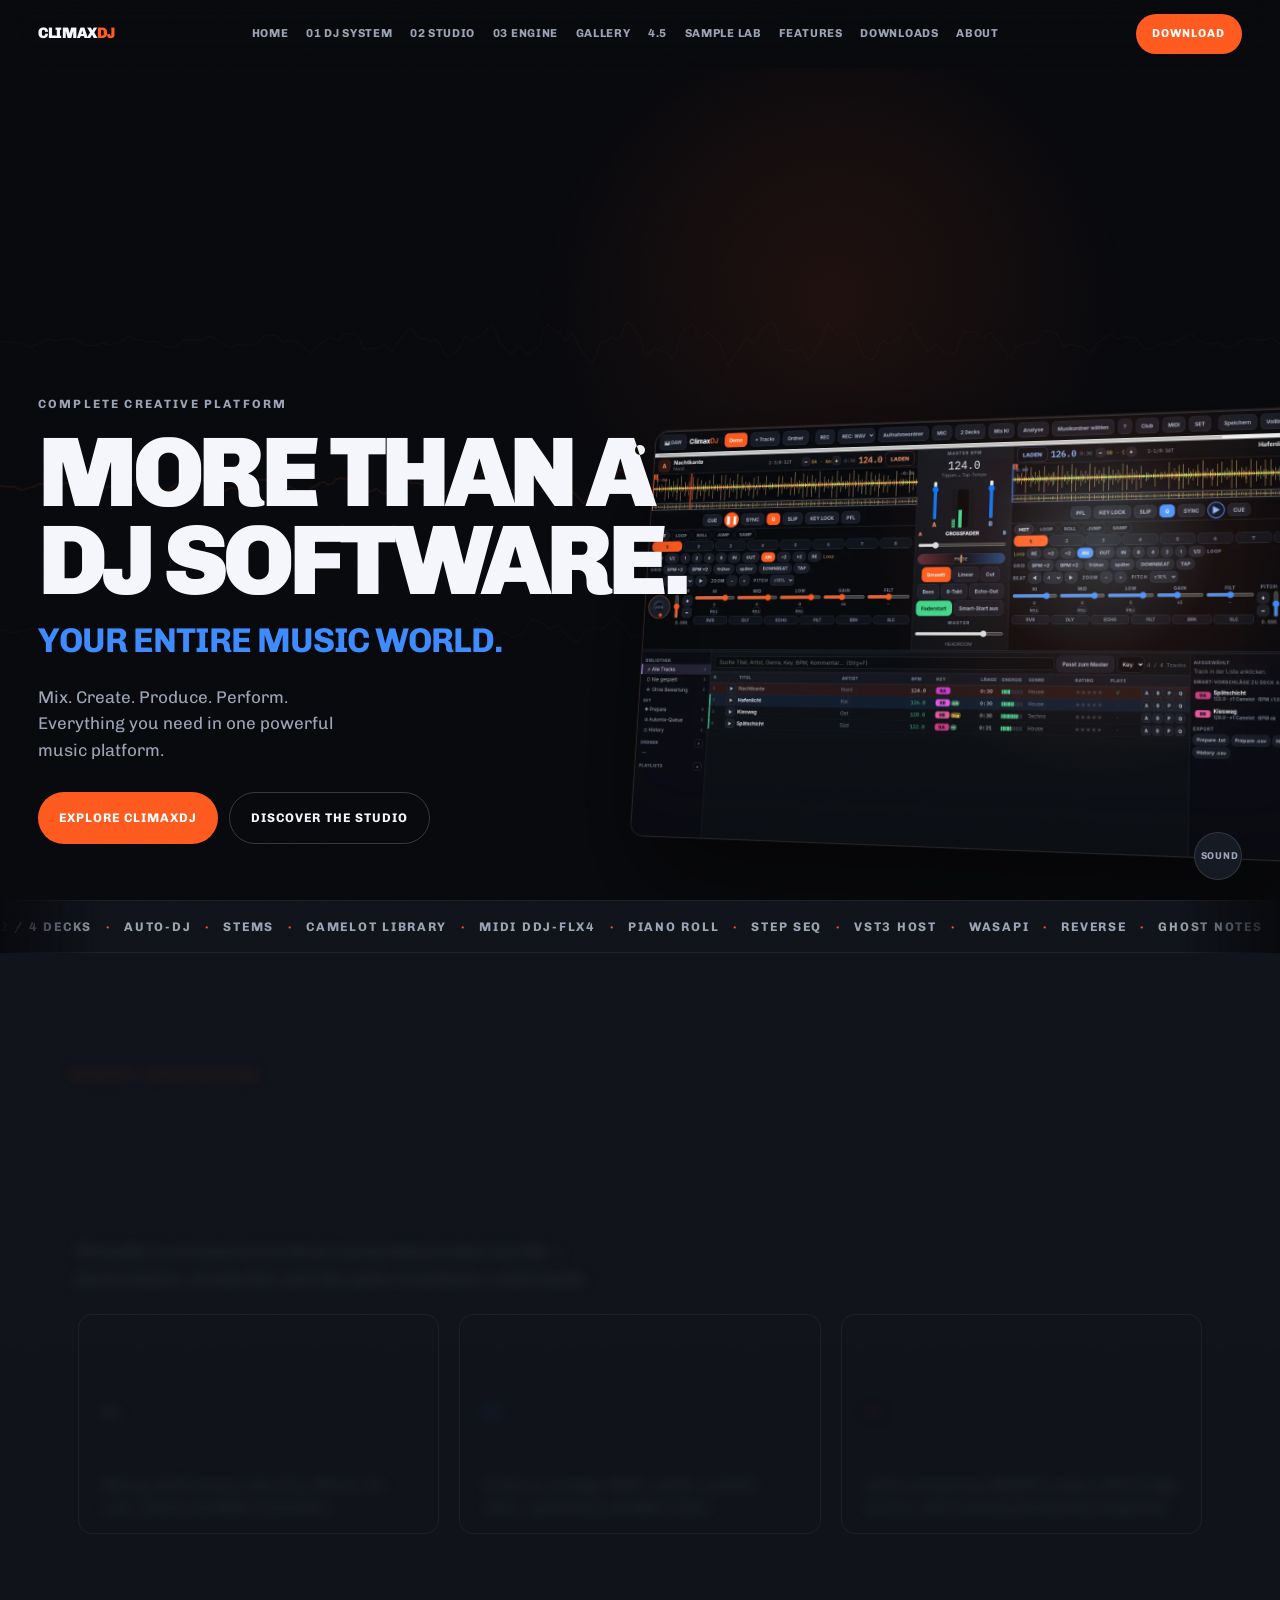
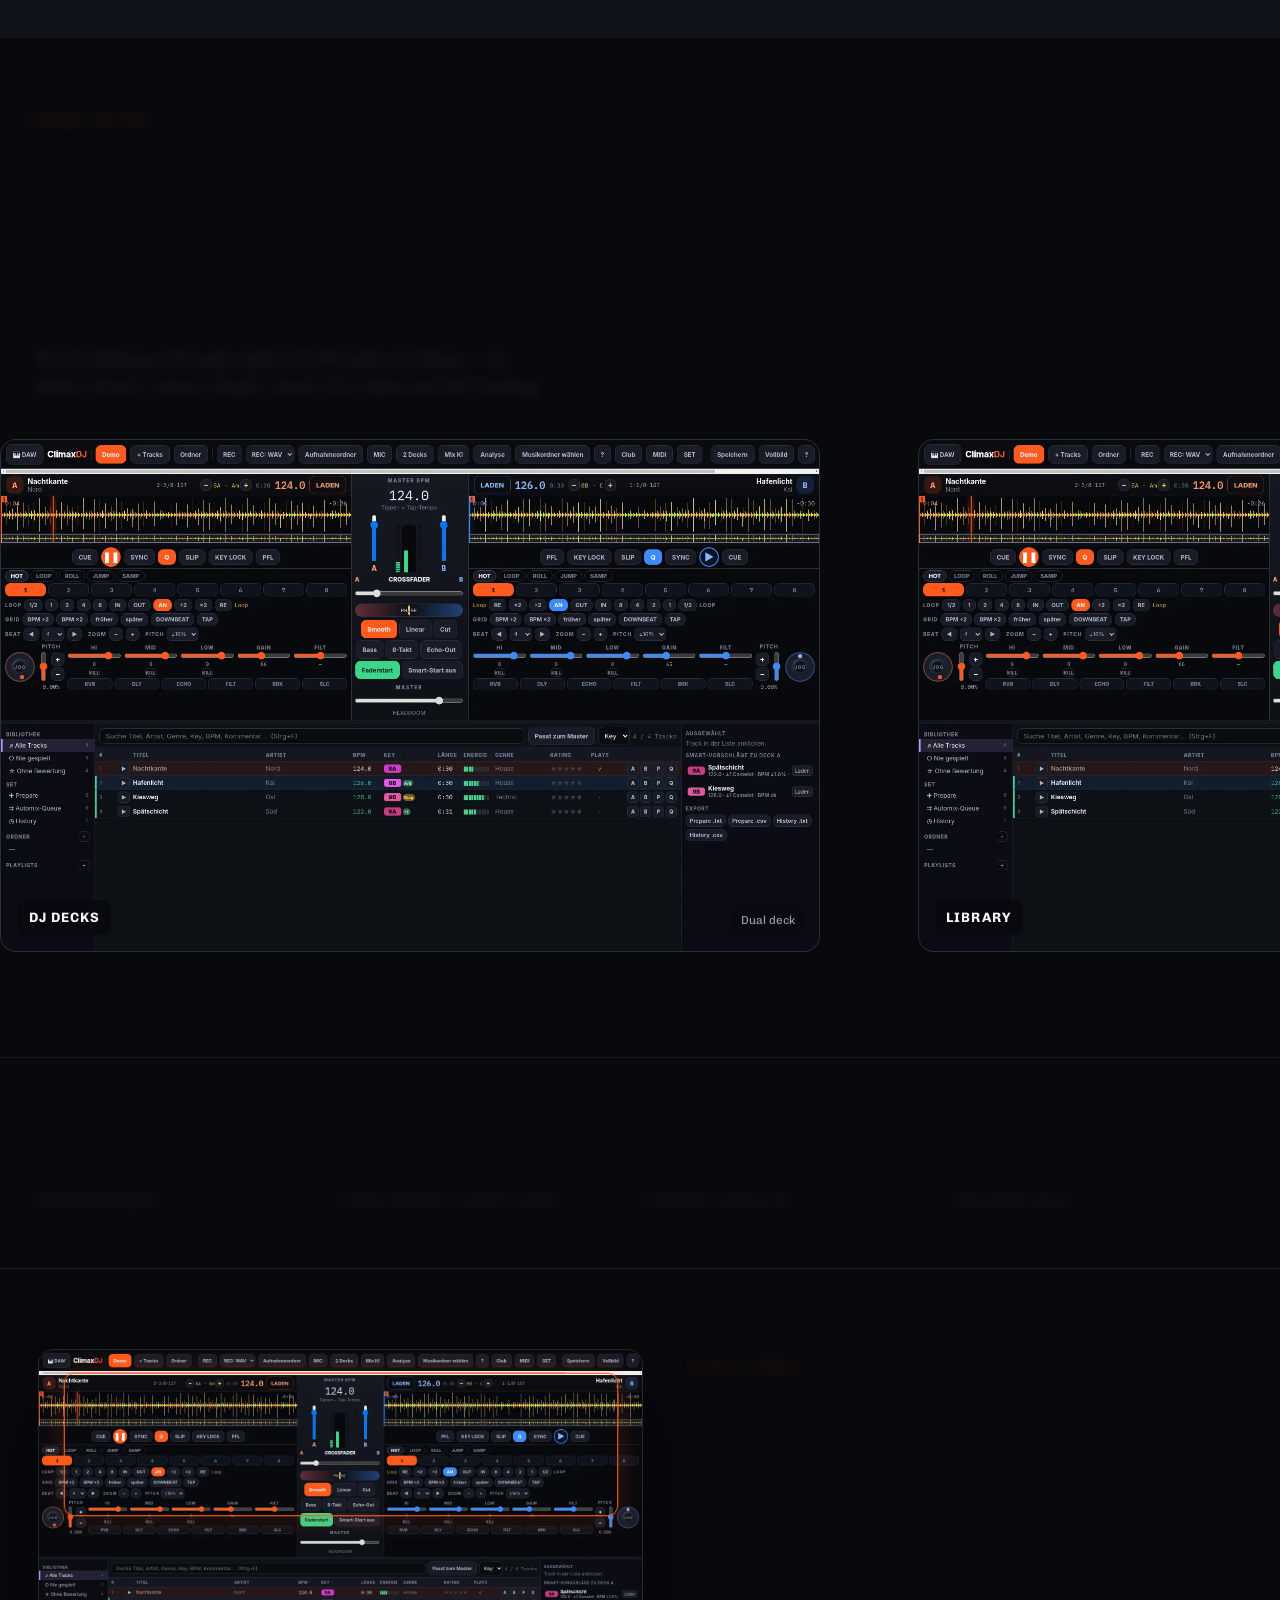
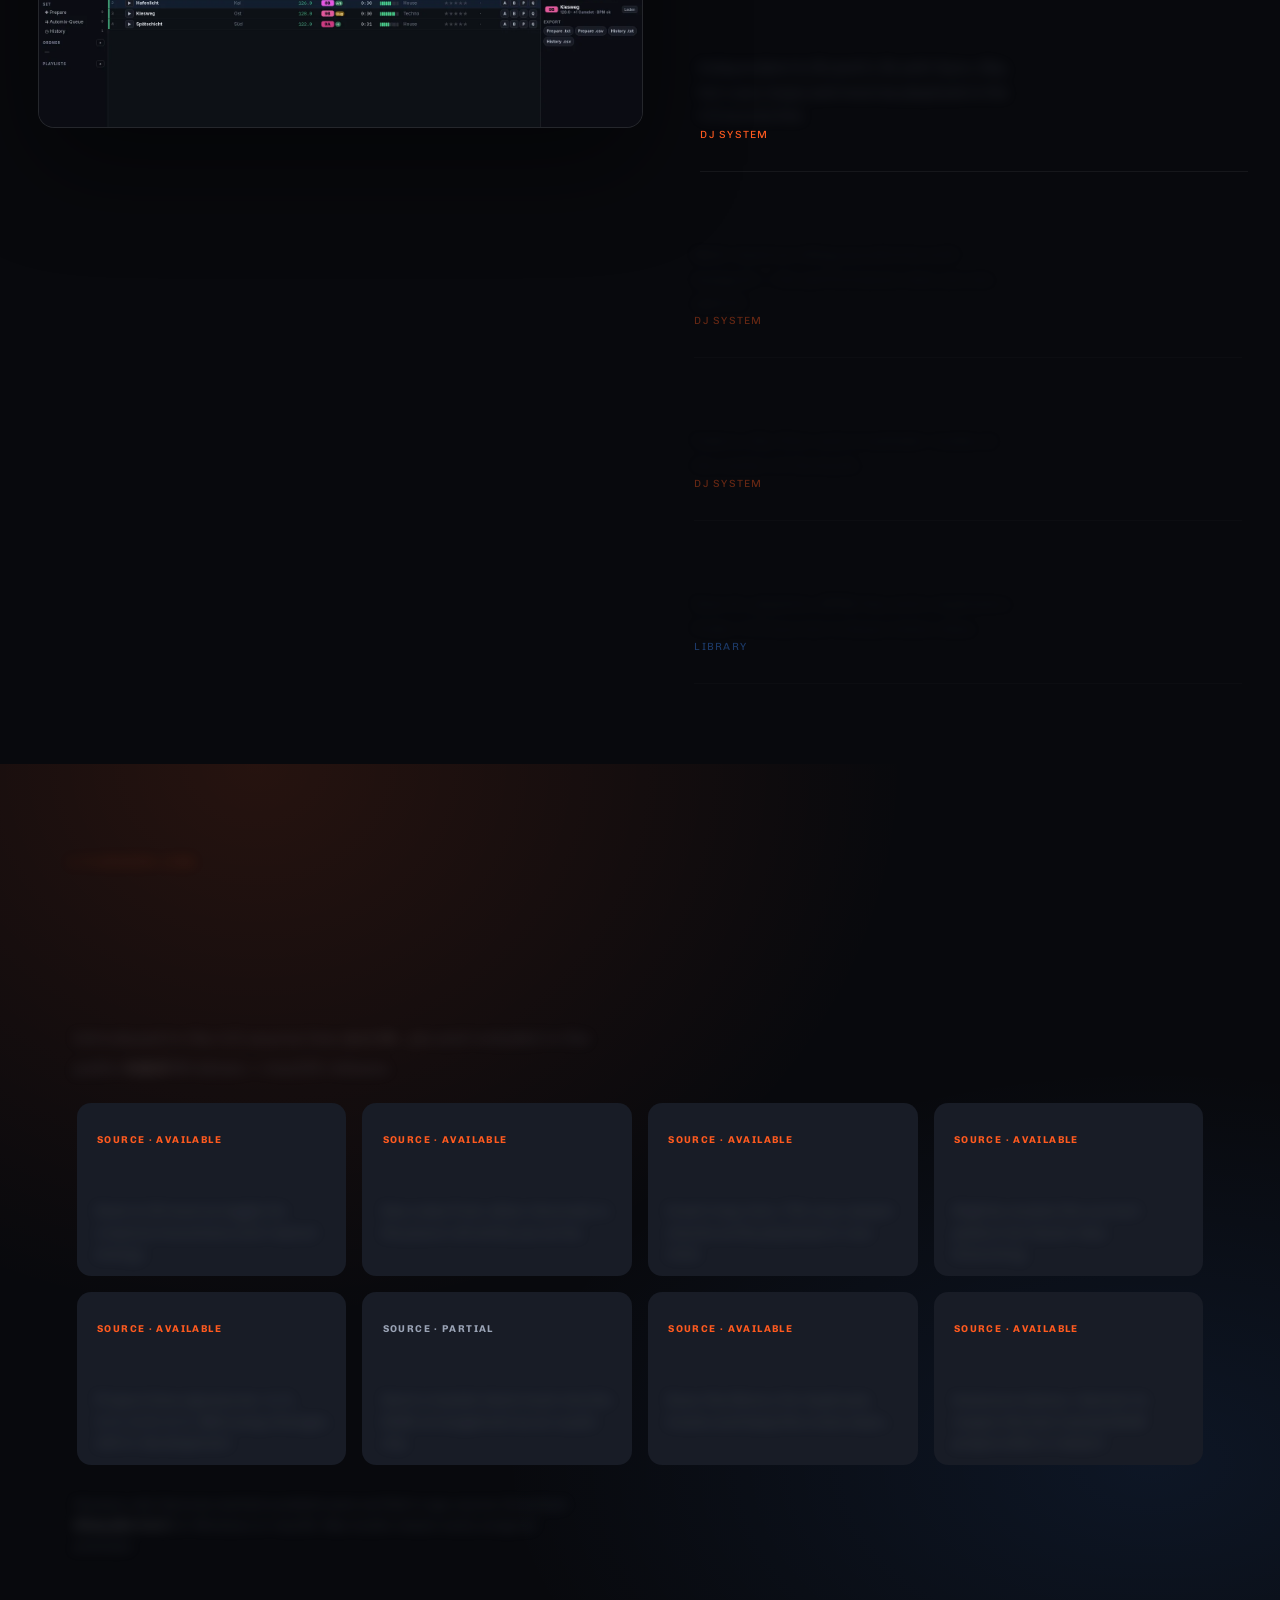
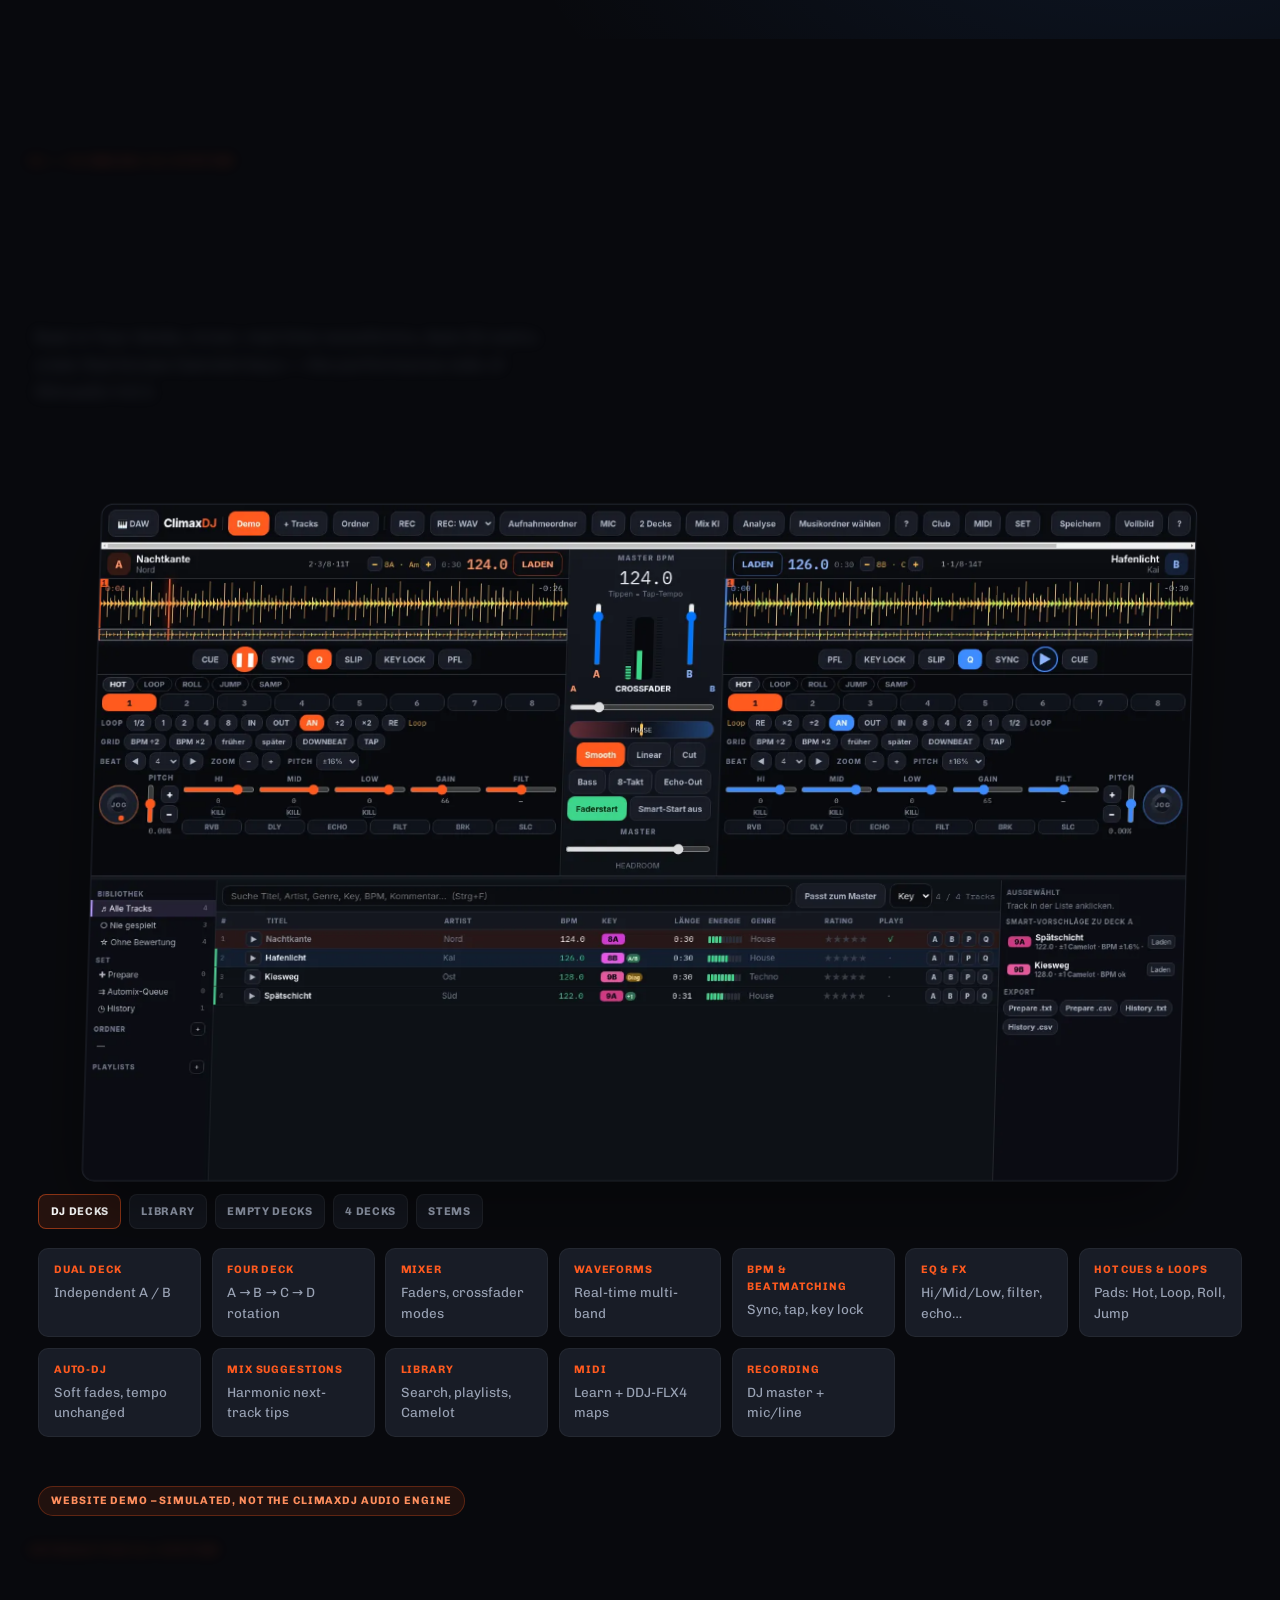
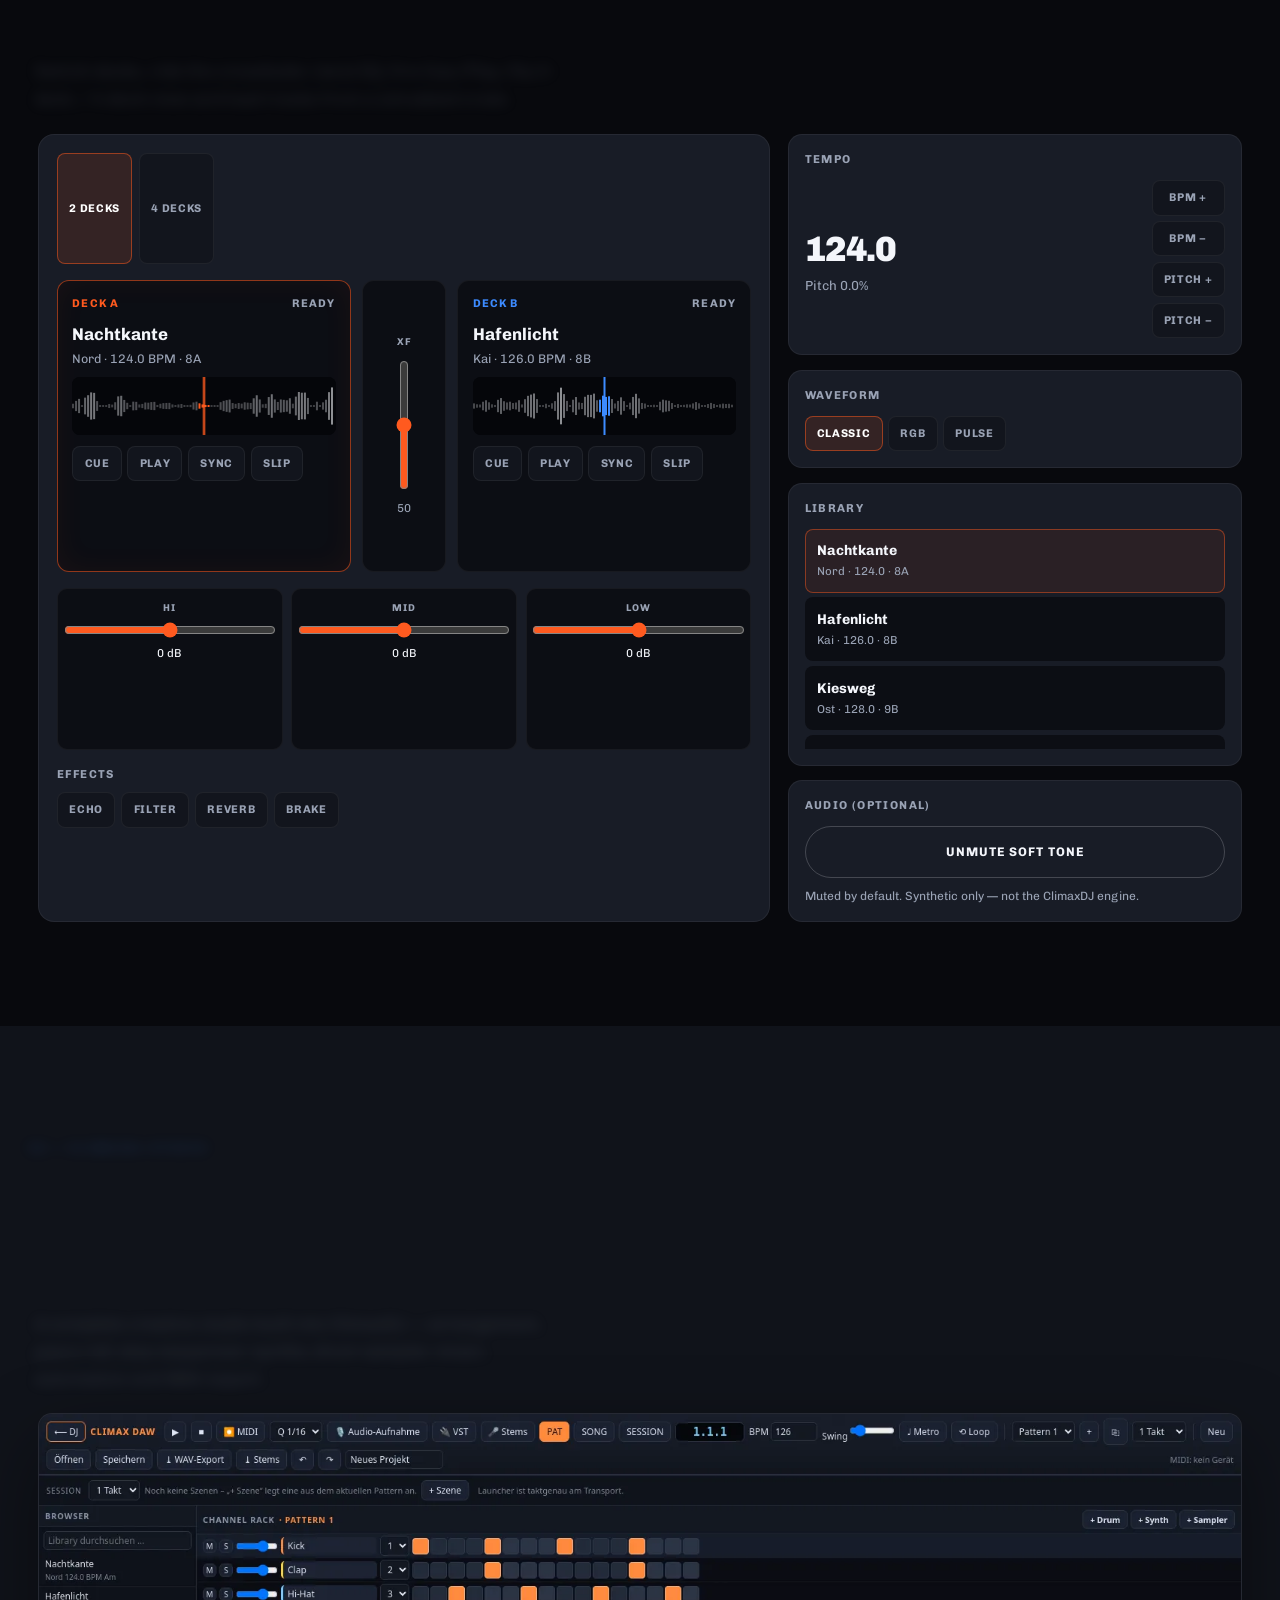
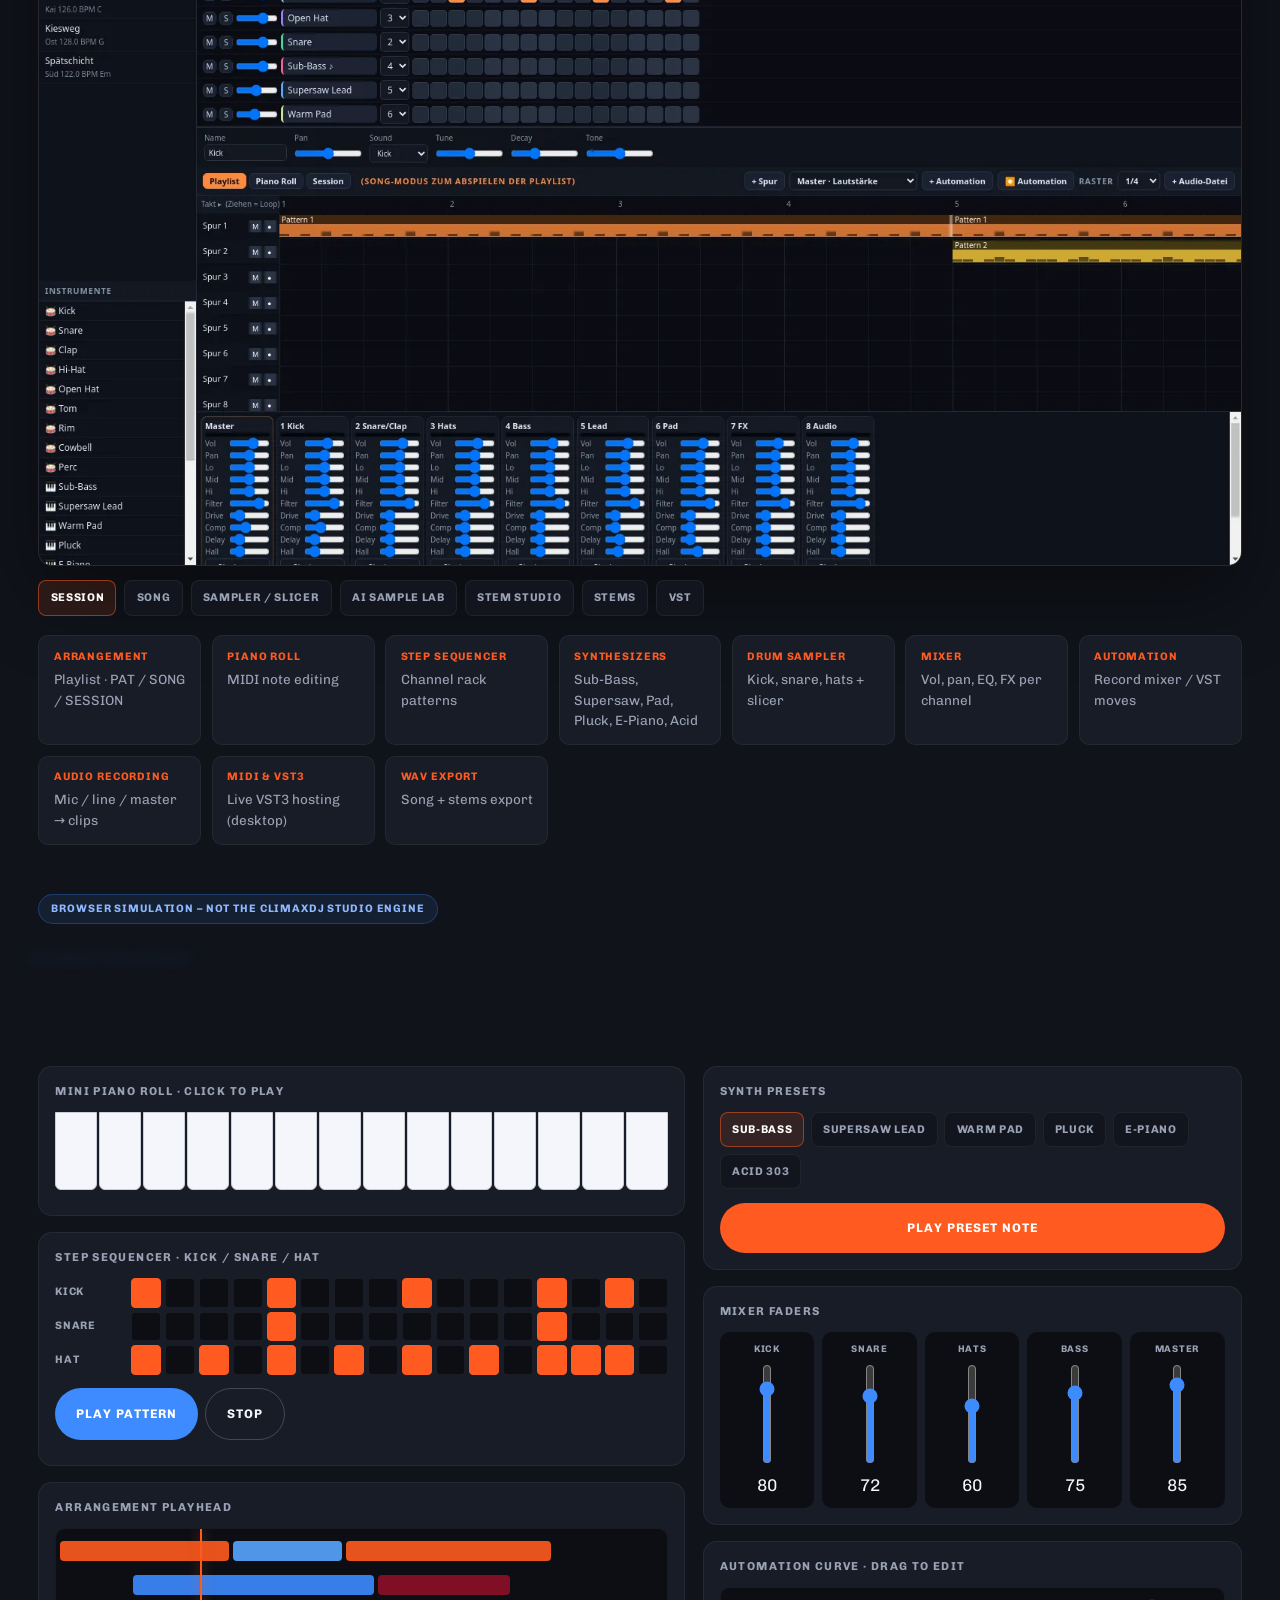
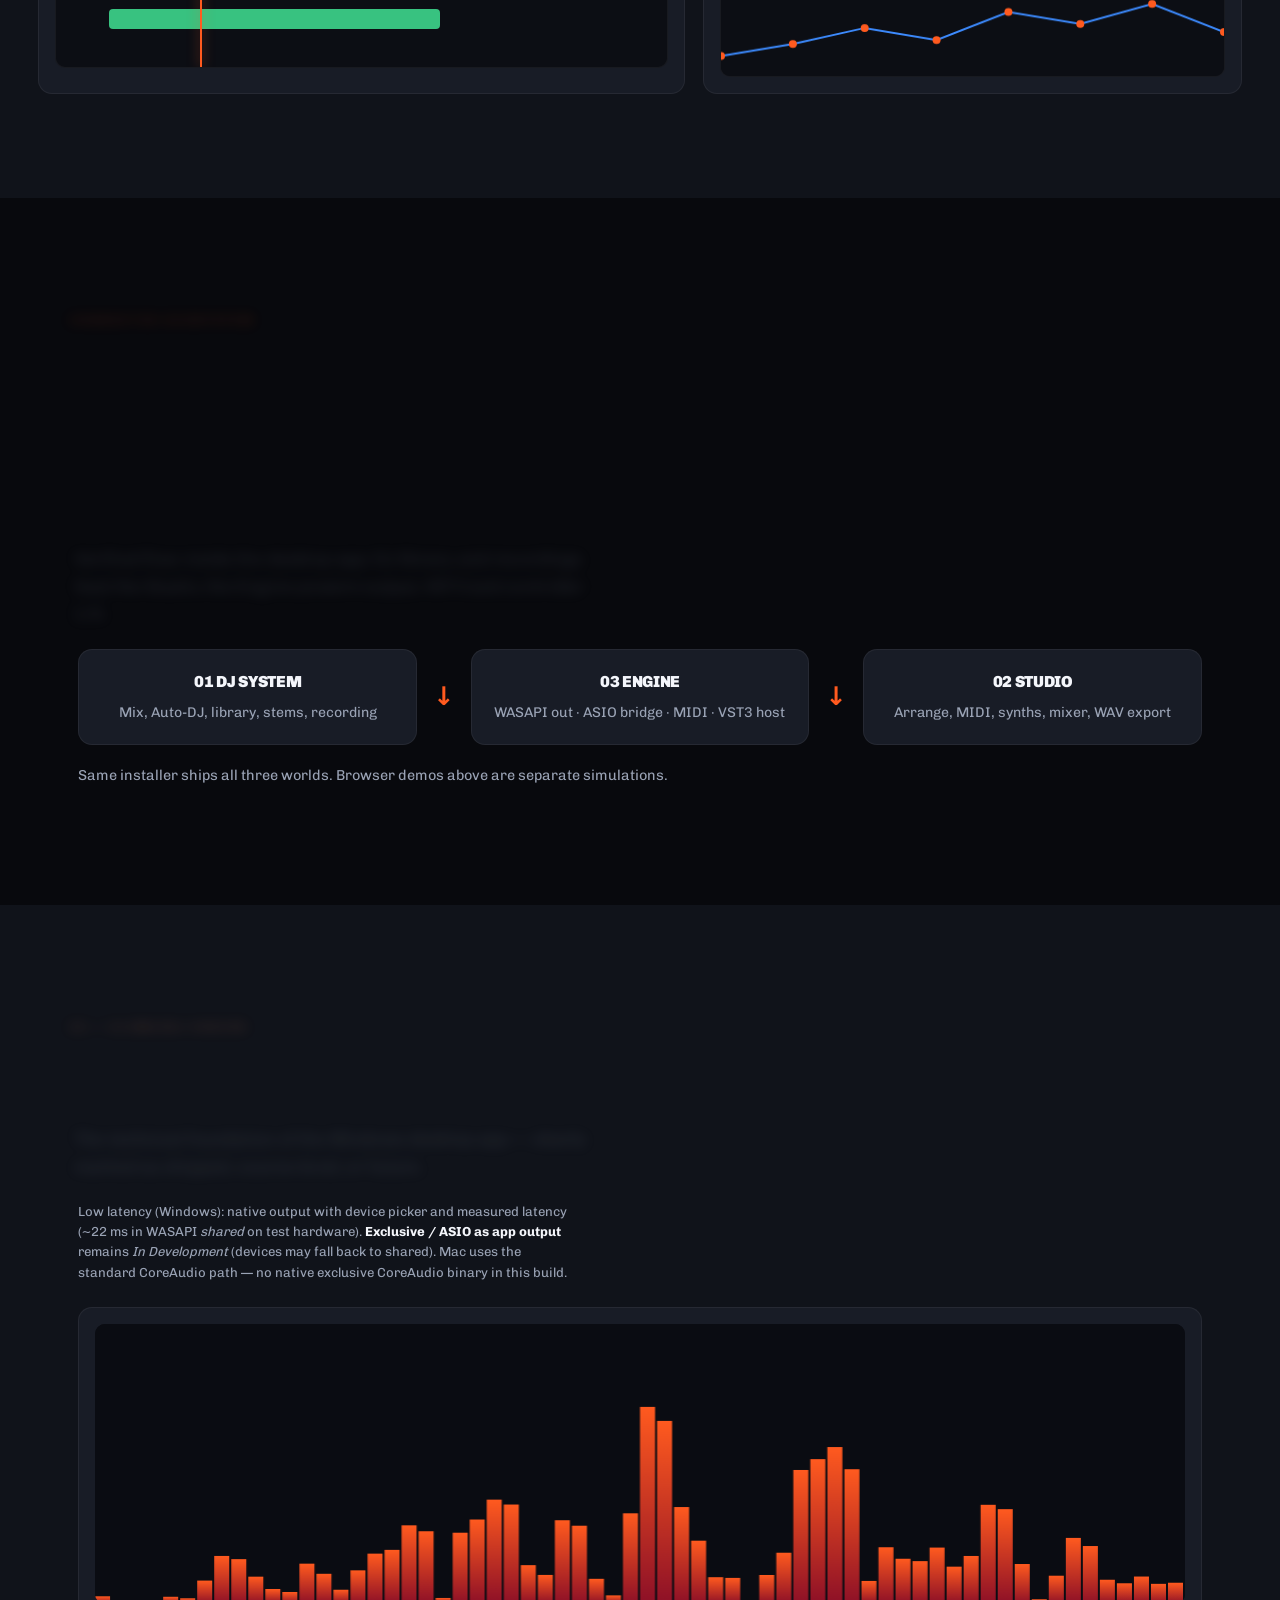
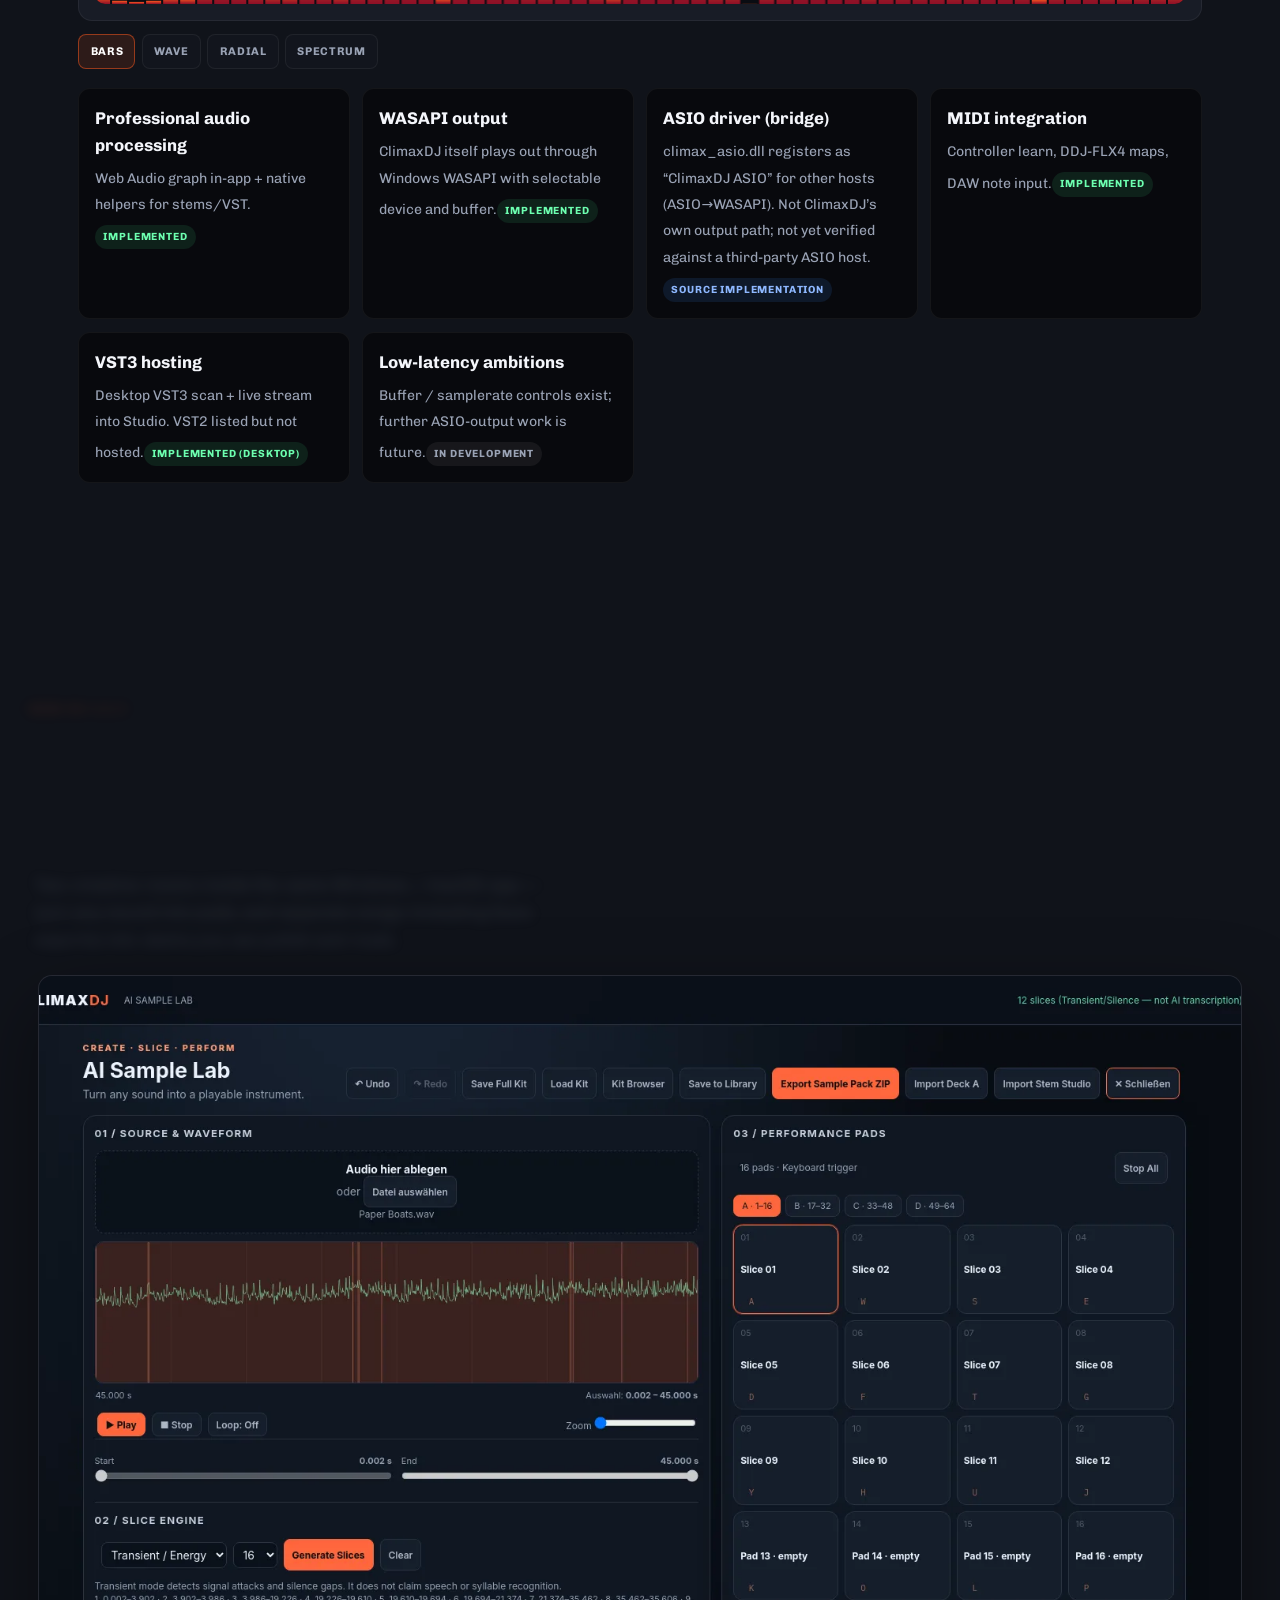
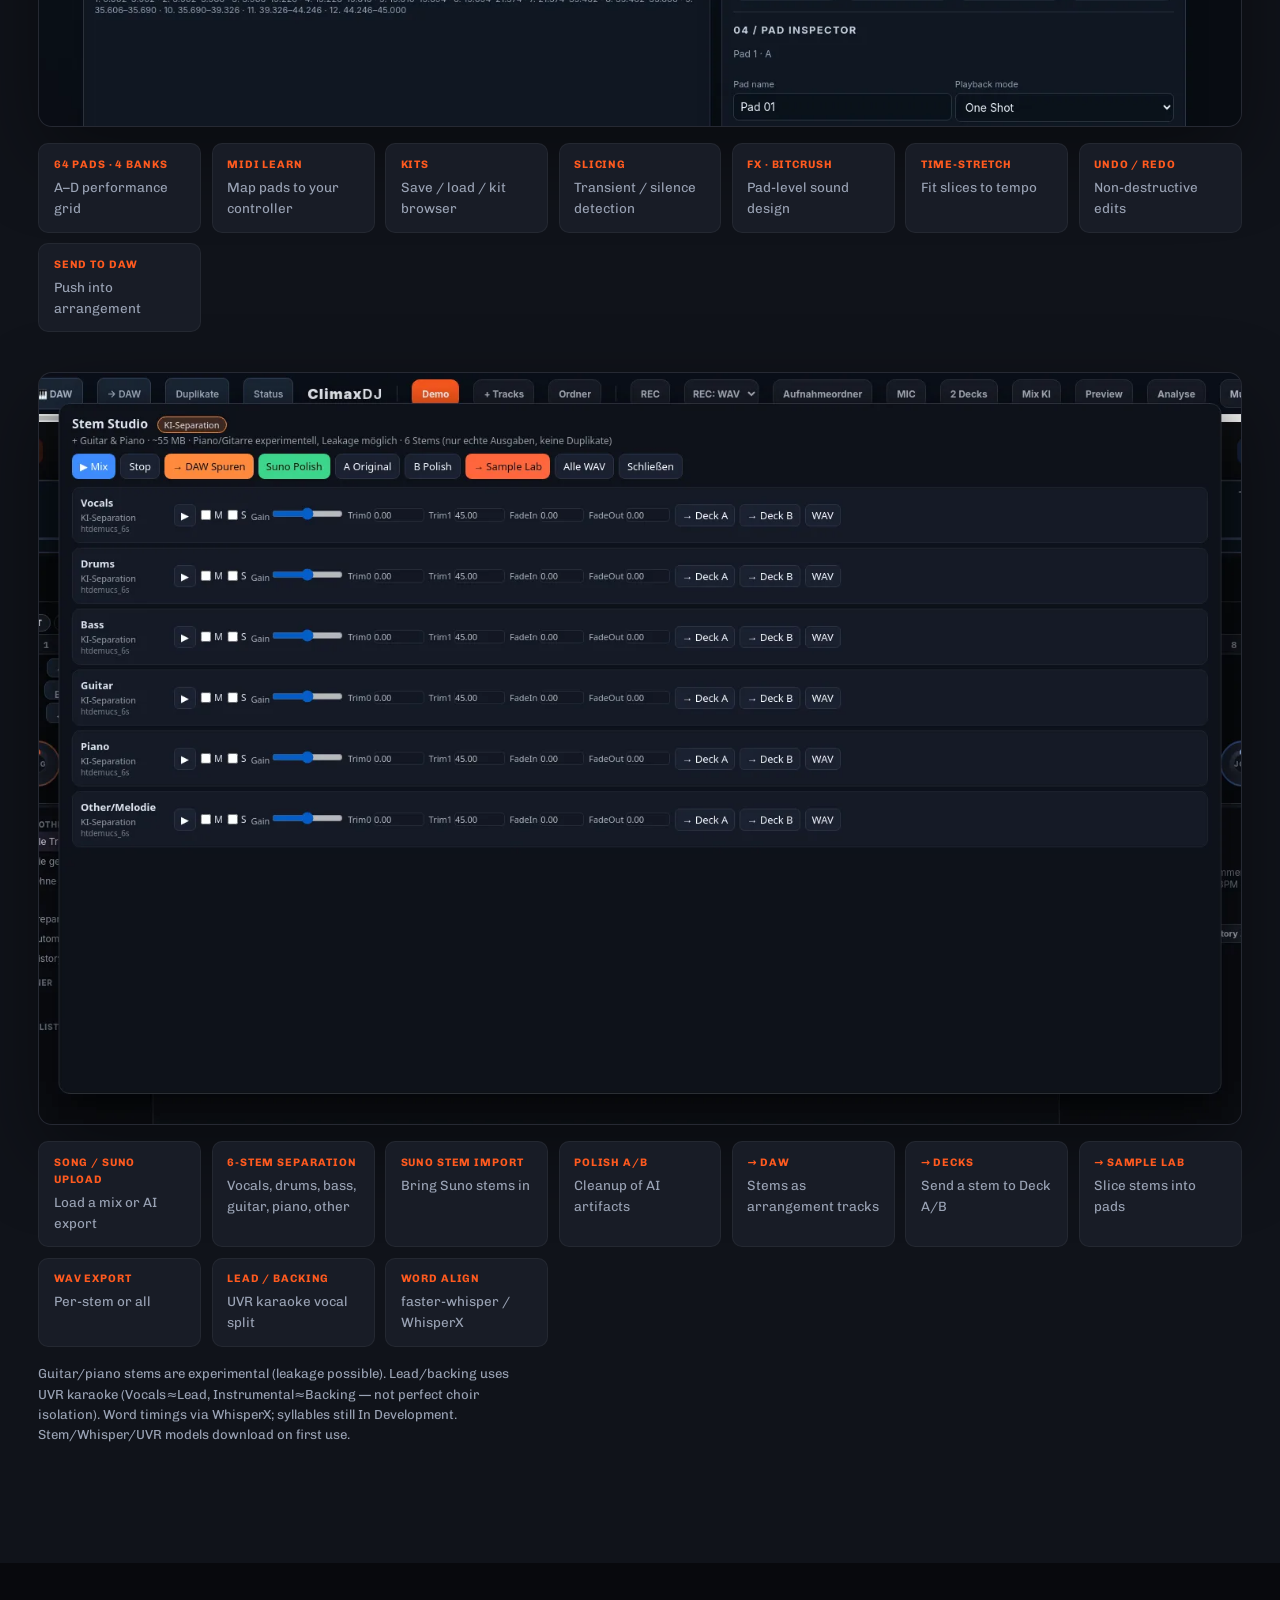
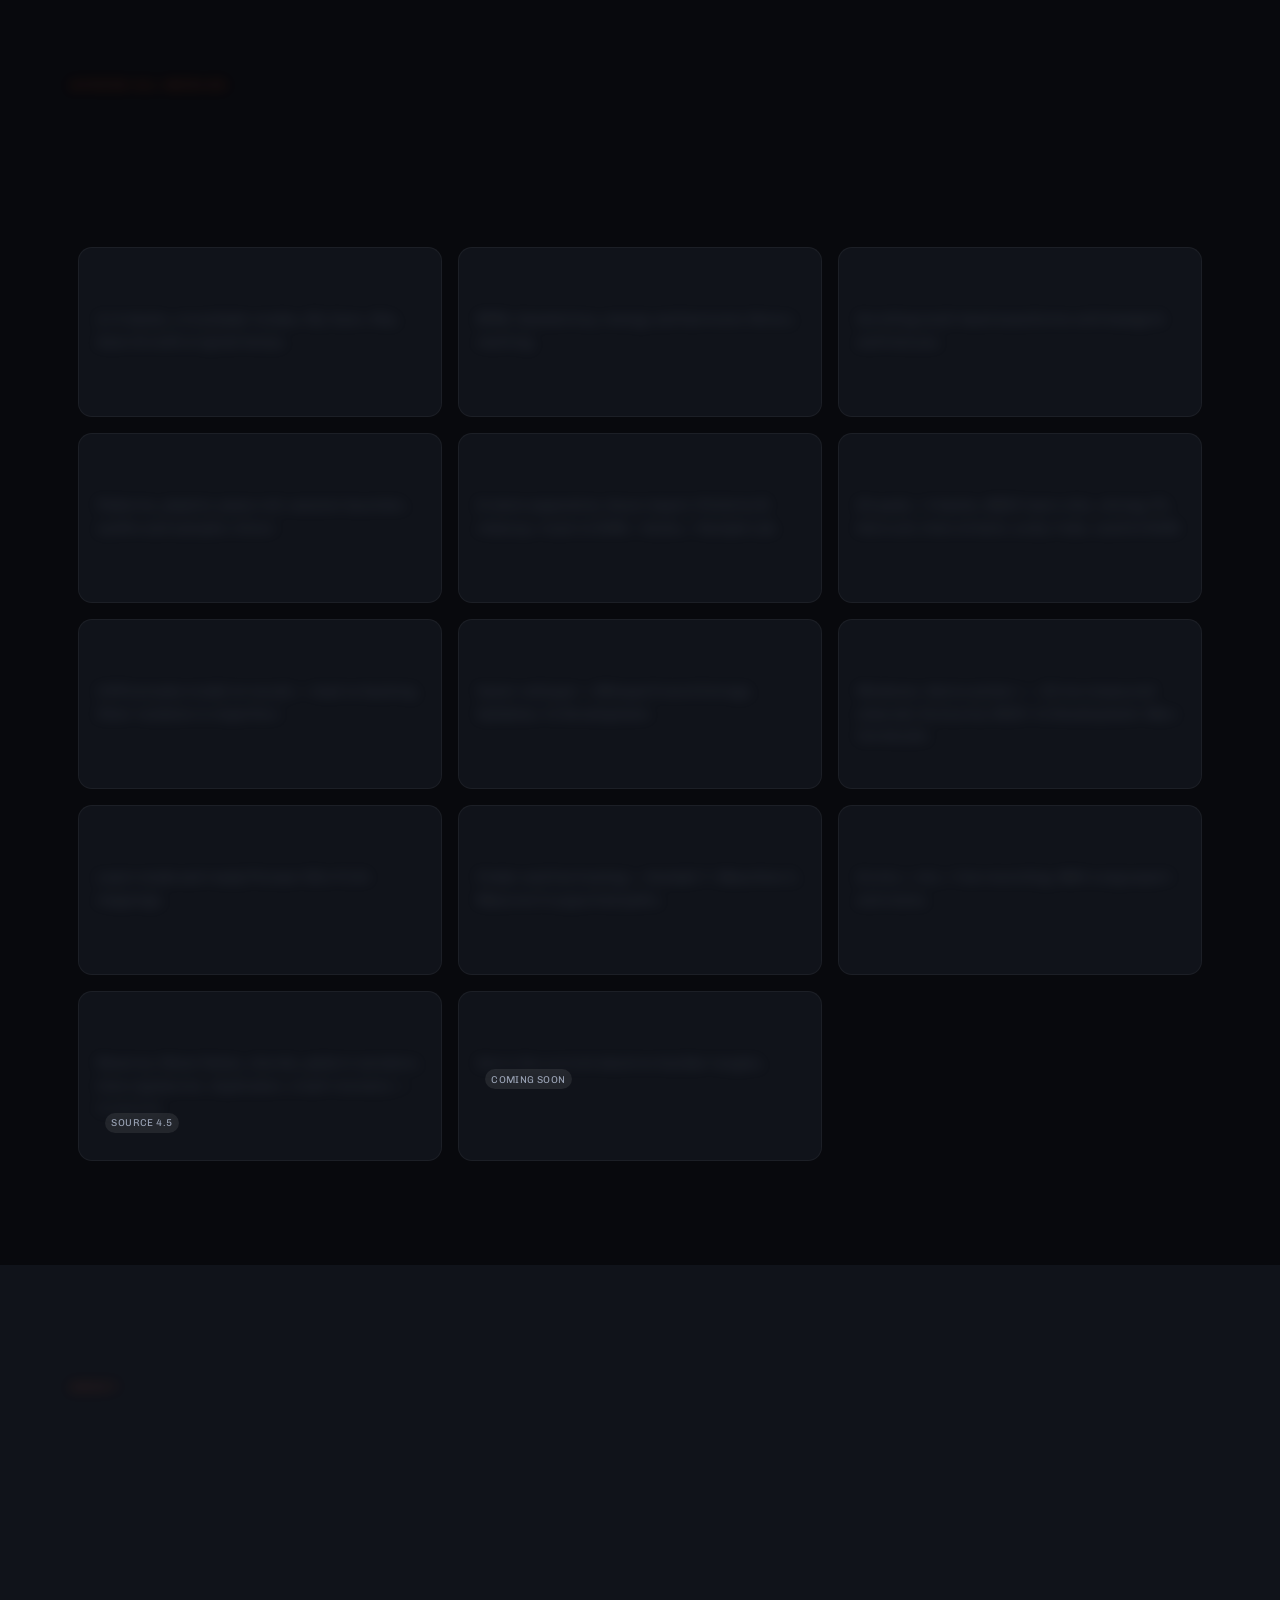
==== commit bfe2f067: "Update site for ClimaxDJ 4.8.3 downloads and honest status Point all buttons to v4.8.3. Document Win" ====
--- a/index.html
+++ b/index.html
@@ -4,15 +4,15 @@
   <meta charset="utf-8">
   <meta name="viewport" content="width=device-width, initial-scale=1">
   <title>ClimaxDJ – More Than a DJ Software | DJ System, Studio &amp; Engine</title>
-  <meta name="description" content="ClimaxDJ 4.8.2 — DJ System, Studio/DAW, Engine, AI Sample Lab and Stem Studio. Windows and macOS.">
+  <meta name="description" content="ClimaxDJ 4.8.3 — DJ System, Studio/DAW, Engine, AI Sample Lab and Stem Studio. Windows and macOS.">
   <meta name="theme-color" content="#08090D">
   <meta property="og:title" content="ClimaxDJ – Create Your Sound. Control Your World.">
-  <meta property="og:description" content="DJ System · Studio / DAW · Engine · Sample Lab · Stem Studio. Version 4.8.2.">
+  <meta property="og:description" content="DJ System · Studio / DAW · Engine · Sample Lab · Stem Studio. Version 4.8.3.">
   <meta property="og:image" content="./screenshots/hero-dj.webp">
   <meta property="og:type" content="website">
   <link rel="icon" href="./assets/icon.png" type="image/png">
-  <link rel="stylesheet" href="./styles.css?v=20261106g">
-  <link rel="stylesheet" href="./premium.css?v=20261106g">
+  <link rel="stylesheet" href="./styles.css?v=20261106h">
+  <link rel="stylesheet" href="./premium.css?v=20261106h">
 </head>
 <body>
   <div class="grain" aria-hidden="true"></div>
@@ -98,8 +98,8 @@
     <!-- Feature marquee (real features only) -->
     <div class="marquee" aria-hidden="true">
       <div class="marquee__track">
-        <span>2 / 4 Decks<i>·</i>Auto-DJ<i>·</i>Stems<i>·</i>Camelot Library<i>·</i>MIDI DDJ-FLX4<i>·</i>Piano Roll<i>·</i>Step Seq<i>·</i>VST3 Host<i>·</i>WASAPI<i>·</i>Reverse<i>·</i>Ghost Notes<i>·</i>Chord Generator<i>·</i>Pattern Variation<i>·</i>Time Signatures<i>·</i>Deck→DAW<i>·</i>Duplicates Finder<i>·</i>Crash Recovery<i>·</i>AI Sample Lab<i>·</i>Stem Studio<i>·</i>6-Stem Separation<i>·</i>Suno Polish</span>
-        <span>2 / 4 Decks<i>·</i>Auto-DJ<i>·</i>Stems<i>·</i>Camelot Library<i>·</i>MIDI DDJ-FLX4<i>·</i>Piano Roll<i>·</i>Step Seq<i>·</i>VST3 Host<i>·</i>WASAPI<i>·</i>Reverse<i>·</i>Ghost Notes<i>·</i>Chord Generator<i>·</i>Pattern Variation<i>·</i>Time Signatures<i>·</i>Deck→DAW<i>·</i>Duplicates Finder<i>·</i>Crash Recovery<i>·</i>AI Sample Lab<i>·</i>Stem Studio<i>·</i>6-Stem Separation<i>·</i>Suno Polish</span>
+        <span>2 / 4 Decks<i>·</i>Auto-DJ<i>·</i>Stems<i>·</i>Camelot Library<i>·</i>MIDI DDJ-FLX4<i>·</i>Piano Roll<i>·</i>Step Seq<i>·</i>VST3 Host<i>·</i>WASAPI<i>·</i>Reverse<i>·</i>Ghost Notes<i>·</i>Chord Generator<i>·</i>Pattern Variation<i>·</i>Time Signatures<i>·</i>Deck→DAW<i>·</i>Duplicates Finder<i>·</i>Crash Recovery<i>·</i>AI Sample Lab<i>·</i>Stem Studio<i>·</i>6-Stem Separation<i>·</i>Suno Polish<i>·</i>Lead/Backing UVR<i>·</i>Word Alignment<i>·</i>~22 ms Latency</span>
+        <span>2 / 4 Decks<i>·</i>Auto-DJ<i>·</i>Stems<i>·</i>Camelot Library<i>·</i>MIDI DDJ-FLX4<i>·</i>Piano Roll<i>·</i>Step Seq<i>·</i>VST3 Host<i>·</i>WASAPI<i>·</i>Reverse<i>·</i>Ghost Notes<i>·</i>Chord Generator<i>·</i>Pattern Variation<i>·</i>Time Signatures<i>·</i>Deck→DAW<i>·</i>Duplicates Finder<i>·</i>Crash Recovery<i>·</i>AI Sample Lab<i>·</i>Stem Studio<i>·</i>6-Stem Separation<i>·</i>Suno Polish<i>·</i>Lead/Backing UVR<i>·</i>Word Alignment<i>·</i>~22 ms Latency</span>
       </div>
     </div>
 
@@ -156,7 +156,7 @@
       <div class="stat"><div class="stat__n"><span data-count="4" data-decimals="0">0</span></div><div class="stat__l">Decks maximum</div></div>
       <div class="stat"><div class="stat__n"><span data-count="6" data-decimals="0">0</span></div><div class="stat__l">Stem channels (Stem Studio)</div></div>
       <div class="stat"><div class="stat__n">≈<span data-count="72" data-decimals="0">0</span><em>MB</em></div><div class="stat__l">Windows installer</div></div>
-      <div class="stat"><div class="stat__n">4.8.2</div><div class="stat__l">Published build</div></div>
+      <div class="stat"><div class="stat__n">4.8.3</div><div class="stat__l">Published build</div></div>
     </div>
 
     <!-- Sticky storytelling on real screenshot -->
@@ -204,7 +204,7 @@
       <div class="wrap-wide">
         <p class="kicker">4.5 source line</p>
         <h2 class="h2" id="v45-title">New creative power.</h2>
-        <p class="lead">Introduced in the 4.5 source line (<code style="color:var(--text)">ext45.js</code>) and included in the public <strong style="color:var(--text)">4.8.2</strong> Windows + macOS release.</p>
+        <p class="lead">Introduced in the 4.5 source line (<code style="color:var(--text)">ext45.js</code>) and included in the public <strong style="color:var(--text)">4.8.3</strong> Windows + macOS release.</p>
         <div class="v45__grid">
           <article class="v45__card">
             <span class="v45__badge">Source · available</span>
@@ -247,7 +247,7 @@
             <p>Autosave stamp + banner to reopen the last named DAW project after a restart.</p>
           </article>
         </div>
-        <p class="honesty">Honesty rule: features marked available were verified in app source. Download <strong style="color:var(--text)">ClimaxDJ 4.8.2</strong> for Windows or macOS. Mac builds remain early unsigned previews.</p>
+        <p class="honesty">Honesty rule: features marked available were verified in app source. Download <strong style="color:var(--text)">ClimaxDJ 4.8.3</strong> for Windows or macOS. Mac builds remain early unsigned previews.</p>
       </div>
     </section>
 
@@ -256,7 +256,7 @@
       <div class="wrap-wide">
         <p class="kicker">01 — ClimaxDJ DJ System</p>
         <h2 class="h2" id="dj-title">Take control of the mix.</h2>
-        <p class="lead">Dual or four decks, mixer, real-time waveforms, Auto-DJ and a crate that knows Camelot keys — the performance side of ClimaxDJ 4.8.2.</p>
+        <p class="lead">Dual or four decks, mixer, real-time waveforms, Auto-DJ and a crate that knows Camelot keys — the performance side of ClimaxDJ 4.8.3.</p>
 
         <div class="shot" id="djShot">
           <picture>
@@ -516,7 +516,7 @@
         <p class="kicker" style="color:#ff8f5e">03 — ClimaxDJ Engine</p>
         <h2 class="h2" id="engine-title">Built for audio.</h2>
         <p class="lead">The technical foundation of the Windows desktop app — clearly marked as shipped, source-level, or future.</p>
-        <p class="honesty">Low latency: device picker, buffer size, sample rate and latency measurement are available. <strong style="color:var(--text)">ASIO / WASAPI exclusive output</strong> is labeled <em>In Development</em> — not claimed as production-ready.</p>
+        <p class="honesty">Low latency (Windows): native output with device picker and measured latency (~22&nbsp;ms in WASAPI <em>shared</em> on test hardware). <strong style="color:var(--text)">Exclusive / ASIO as app output</strong> remains <em>In Development</em> (devices may fall back to shared). Mac uses the standard CoreAudio path — no native exclusive CoreAudio binary in this build.</p>
         <div class="engine-viz">
           <canvas id="engineCanvas" width="1400" height="280" aria-label="Frequency visualizer"></canvas>
         </div>
@@ -541,7 +541,7 @@
     <!-- AI SAMPLE LAB + STEM STUDIO (4.8) -->
     <section class="section section--alt" id="lab-stems" aria-labelledby="lab-title">
       <div class="wrap-wide">
-        <p class="kicker">New in 4.8.2</p>
+        <p class="kicker">New in 4.8.3</p>
         <h2 class="h2" id="lab-title">Sample Lab &amp; Stem Studio.</h2>
         <p class="lead">Two creative rooms inside the same Windows / macOS app — turn any sound into pads, and separate songs (including Suno exports) into stems you can polish and route.</p>
 
@@ -577,8 +577,10 @@
           <div class="callout"><strong>→ Decks</strong><span>Send a stem to Deck A/B</span></div>
           <div class="callout"><strong>→ Sample Lab</strong><span>Slice stems into pads</span></div>
           <div class="callout"><strong>WAV export</strong><span>Per-stem or all</span></div>
-        </div>
-        <p class="honesty" style="margin-top:1.1rem">Guitar/piano stems are experimental (leakage possible). Stem engine / models download on first use. Features verified from the 4.8.2 app UI.</p>
+          <div class="callout"><strong>Lead / backing</strong><span>UVR karaoke vocal split</span></div>
+          <div class="callout"><strong>Word align</strong><span>faster-whisper / WhisperX</span></div>
+        </div>
+        <p class="honesty" style="margin-top:1.1rem">Guitar/piano stems are experimental (leakage possible). Lead/backing uses UVR karaoke (Vocals≈Lead, Instrumental≈Backing — not perfect choir isolation). Word timings via WhisperX; syllables still In Development. Stem/Whisper/UVR models download on first use.</p>
       </div>
     </section>
 
@@ -594,6 +596,9 @@
           <article class="fcard"><h3>Studio Production</h3><p>Patterns, playlist, piano roll, session launcher, synths and sampler/slicer.</p></article>
           <article class="fcard"><h3>Stem Studio</h3><p>6-stem separation, Suno import, Polish A/B cleanup, route to DAW / decks / Sample Lab.</p></article>
           <article class="fcard"><h3>AI Sample Lab</h3><p>64 pads / 4 banks, MIDI learn, kits, slicing, FX, bitcrush, time-stretch, undo/redo, send to DAW.</p></article>
+          <article class="fcard"><h3>Lead / backing split</h3><p>UVR karaoke model on vocals — lead vs backing. Choir isolation is imperfect.</p></article>
+          <article class="fcard"><h3>Word detection &amp; alignment</h3><p>faster-whisper + WhisperX word timings. Syllables: In Development.</p></article>
+          <article class="fcard"><h3>Low-latency output</h3><p>Windows: device picker + ~22&nbsp;ms measured (shared). Exclusive/ASIO: In Development. Mac: CoreAudio.</p></article>
           <article class="fcard"><h3>MIDI Controllers</h3><p>Learn mode and ready Pioneer DDJ-FLX4 mappings.</p></article>
           <article class="fcard"><h3>VST3 + NI</h3><p>Finder and live hosting — Kontakt 7, Maschine 2, Massive X supported paths.</p></article>
           <article class="fcard"><h3>Recording &amp; Export</h3><p>DJ mix / mic / line recording, WAV song export and stems.</p></article>
@@ -619,7 +624,7 @@
       <div class="wrap">
         <p class="kicker">Also on macOS</p>
         <h2 class="h2" id="mac-teaser-title">Apple Silicon &amp; Intel.</h2>
-        <p class="lead">ClimaxDJ 4.8.2 ships macOS zip builds for <strong style="color:var(--text)">Apple Silicon (M1–M6)</strong> and <strong style="color:var(--text)">Intel Macs</strong>. Early unsigned preview — macOS&nbsp;11+ · right-click → Open on first launch.</p>
+        <p class="lead">ClimaxDJ 4.8.3 ships macOS zip builds for <strong style="color:var(--text)">Apple Silicon (M1–M6)</strong> and <strong style="color:var(--text)">Intel Macs</strong>. Early unsigned preview — macOS&nbsp;11+ · right-click → Open on first launch.</p>
         <div class="hero__actions" style="margin-top:1.4rem">
           <a class="btn btn--blue btn--magnetic" href="./downloads.html#macos"><span>Mac downloads</span></a>
           <a class="btn btn--ghost btn--magnetic" href="./downloads.html#mac-guide"><span>Installation guide</span></a>
@@ -634,7 +639,7 @@
       <div class="wrap">
         <h2 id="cta-title">Create your sound. Control your world.</h2>
         <p>Your next mix — and your next track — start with ClimaxDJ.</p>
-        <a class="btn btn--primary btn--magnetic" href="./downloads.html"><span>Get ClimaxDJ 4.8.2</span></a>
+        <a class="btn btn--primary btn--magnetic" href="./downloads.html"><span>Get ClimaxDJ 4.8.3</span></a>
       </div>
     </section>
   </main>
@@ -678,10 +683,10 @@
     </div>
   </footer>
 
-  <script src="./assets/vendor/gsap.min.js?v=20261106g" defer></script>
-  <script src="./assets/vendor/ScrollTrigger.min.js?v=20261106g" defer></script>
-  <script src="./assets/vendor/lenis.min.js?v=20261106g" defer></script>
-  <script src="./main.js?v=20261106g" defer></script>
-  <script src="./premium.js?v=20261106g" defer></script>
+  <script src="./assets/vendor/gsap.min.js?v=20261106h" defer></script>
+  <script src="./assets/vendor/ScrollTrigger.min.js?v=20261106h" defer></script>
+  <script src="./assets/vendor/lenis.min.js?v=20261106h" defer></script>
+  <script src="./main.js?v=20261106h" defer></script>
+  <script src="./premium.js?v=20261106h" defer></script>
 </body>
 </html>
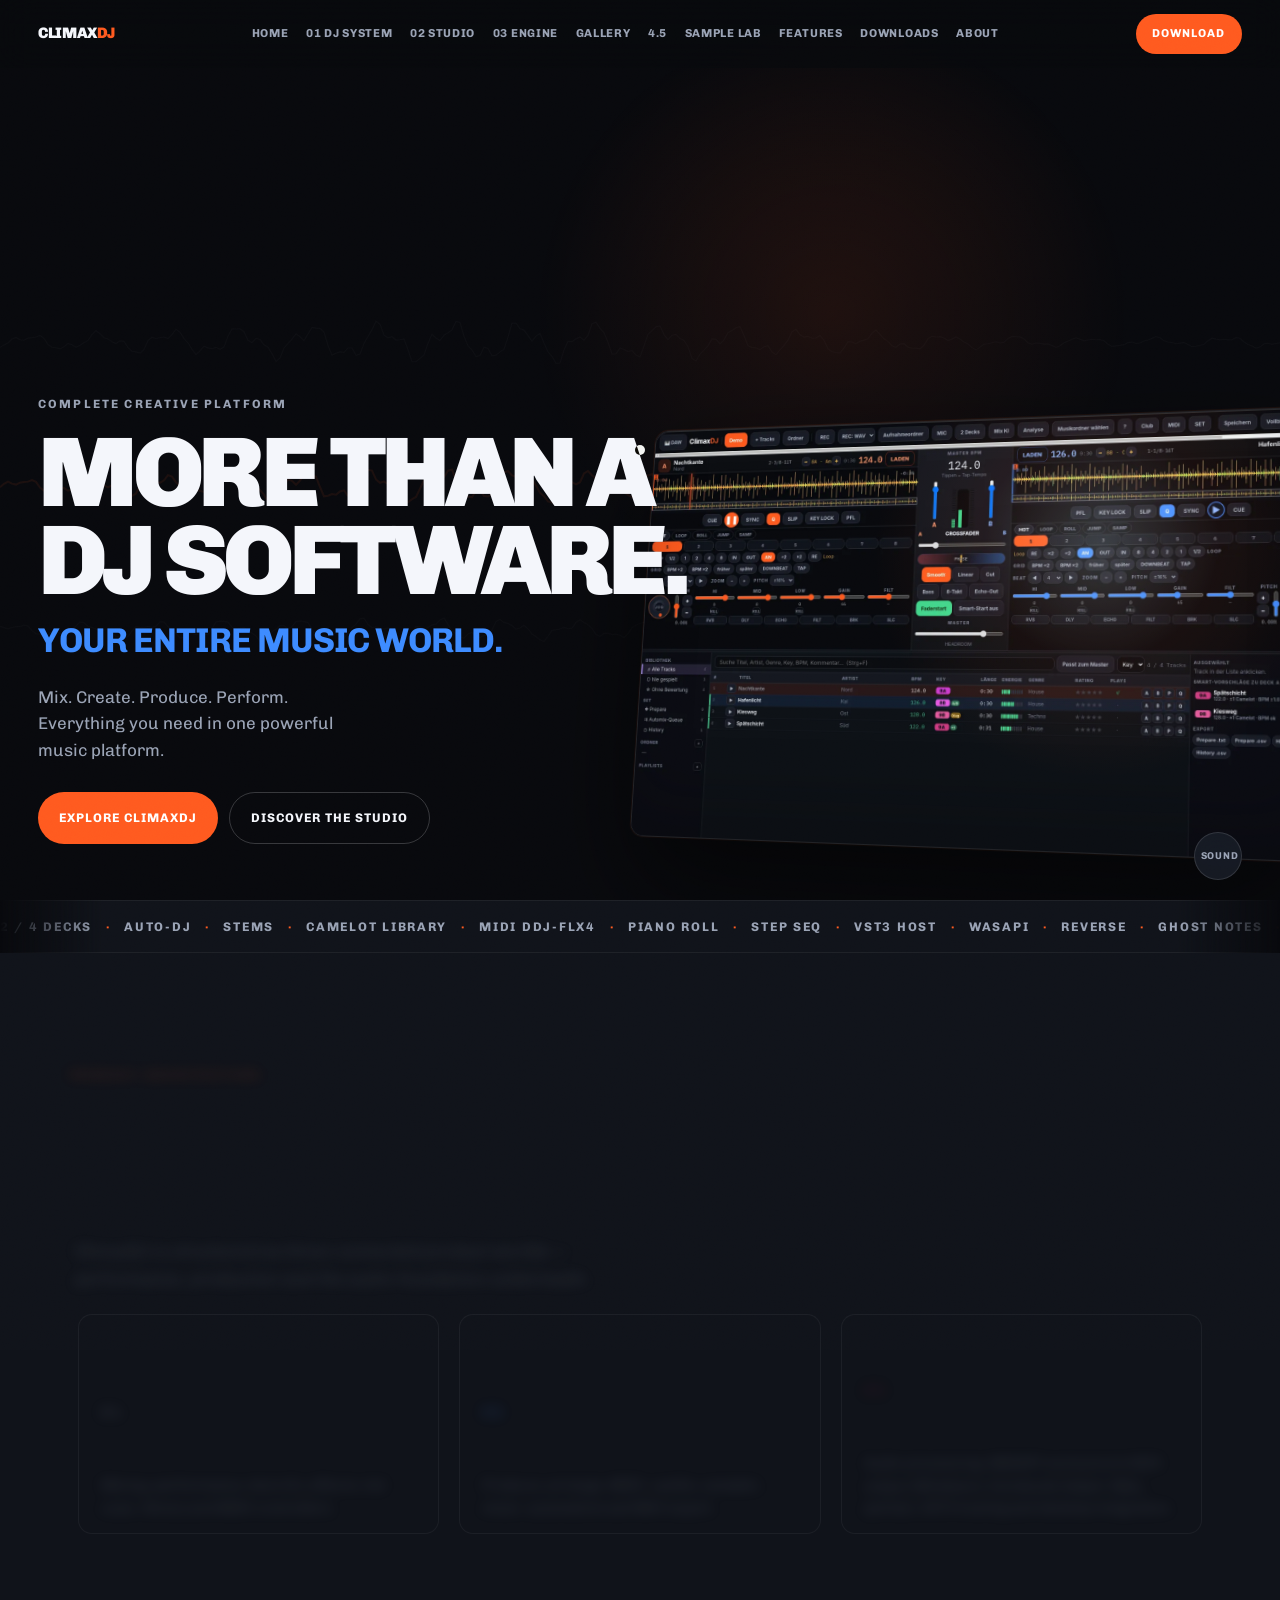
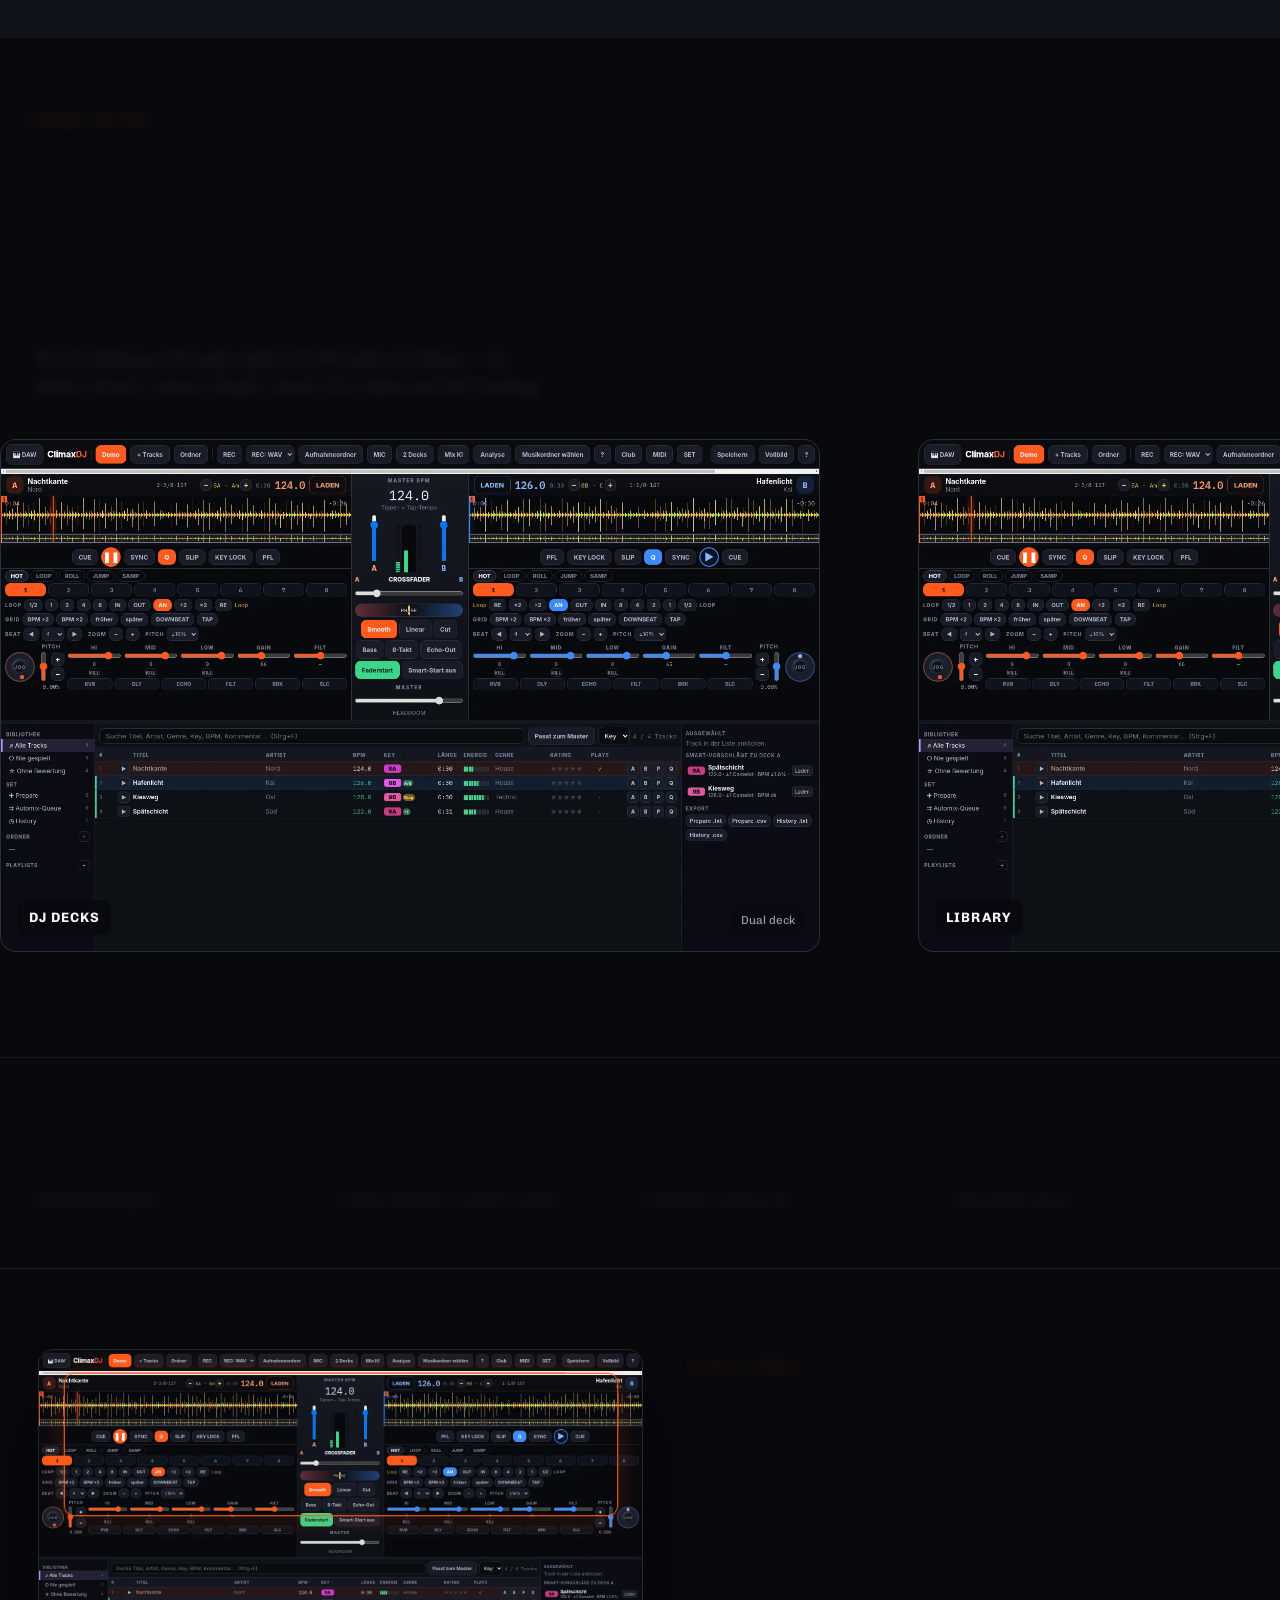
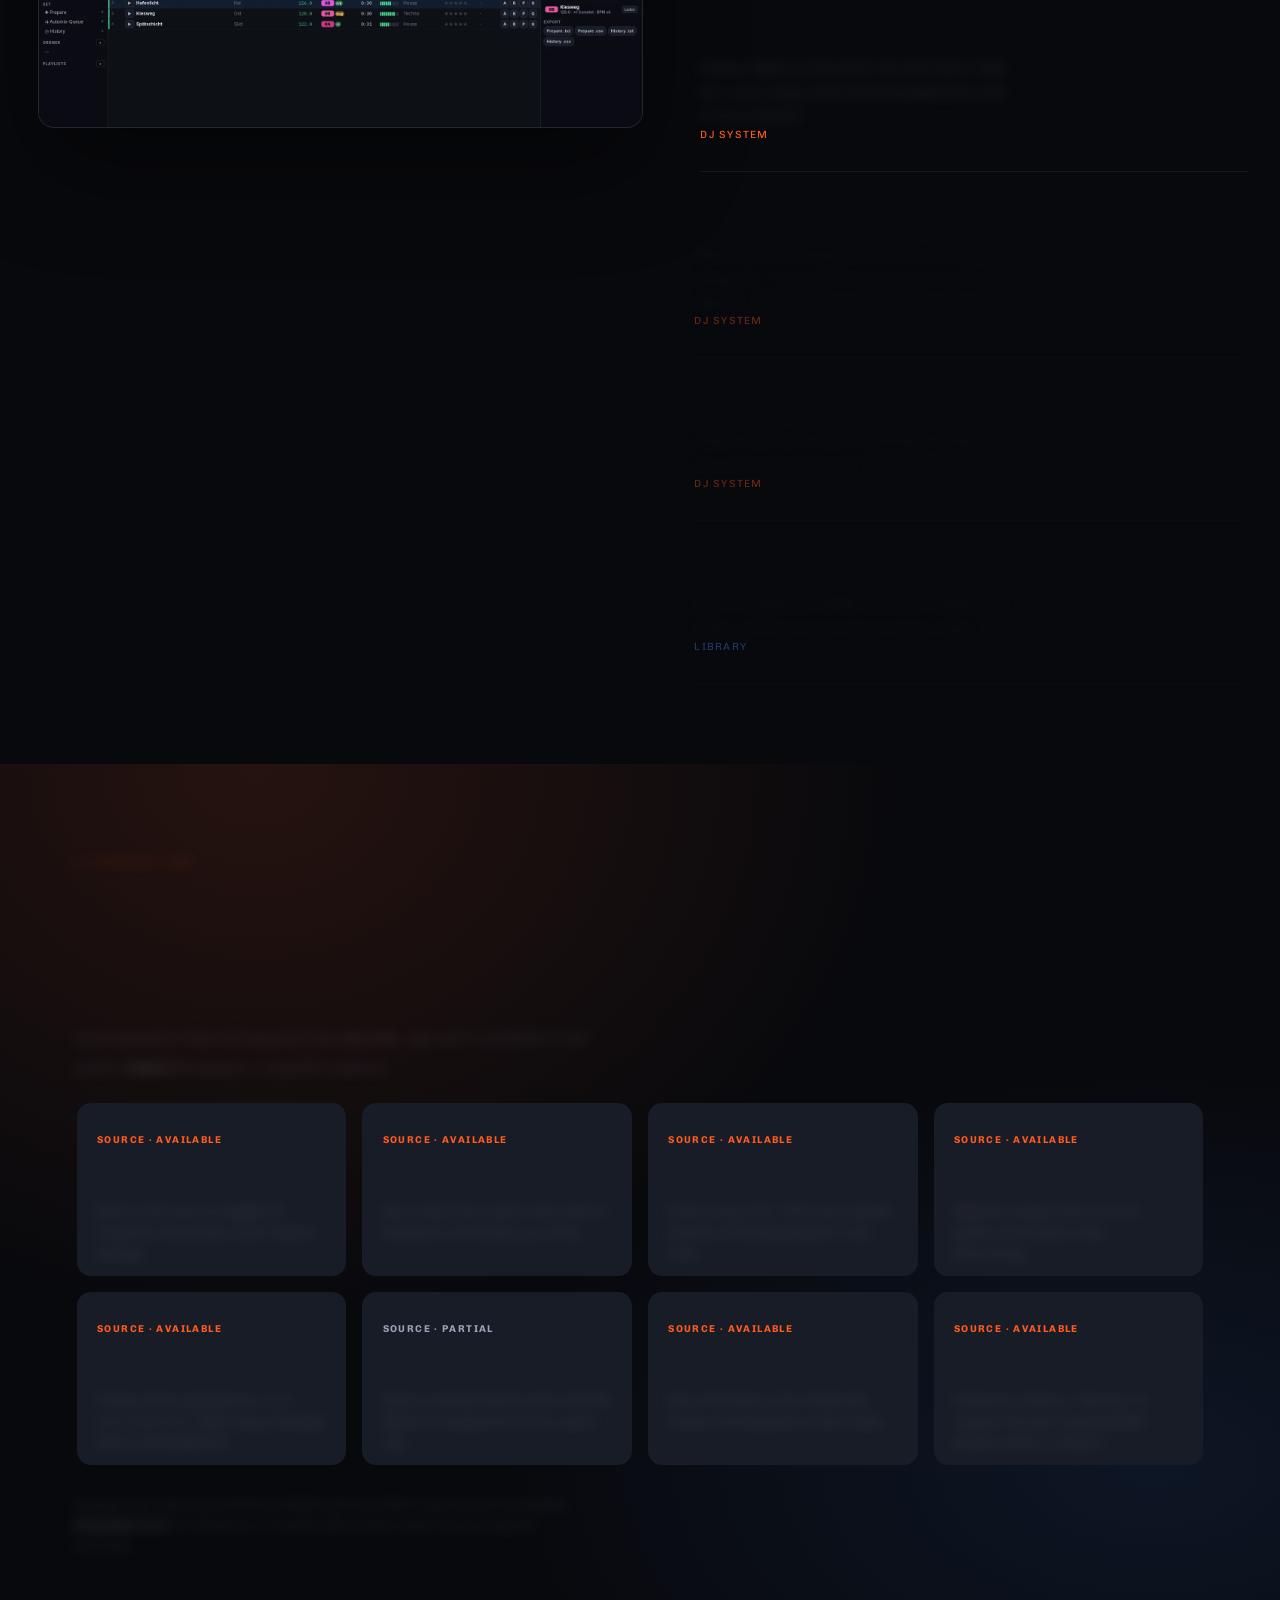
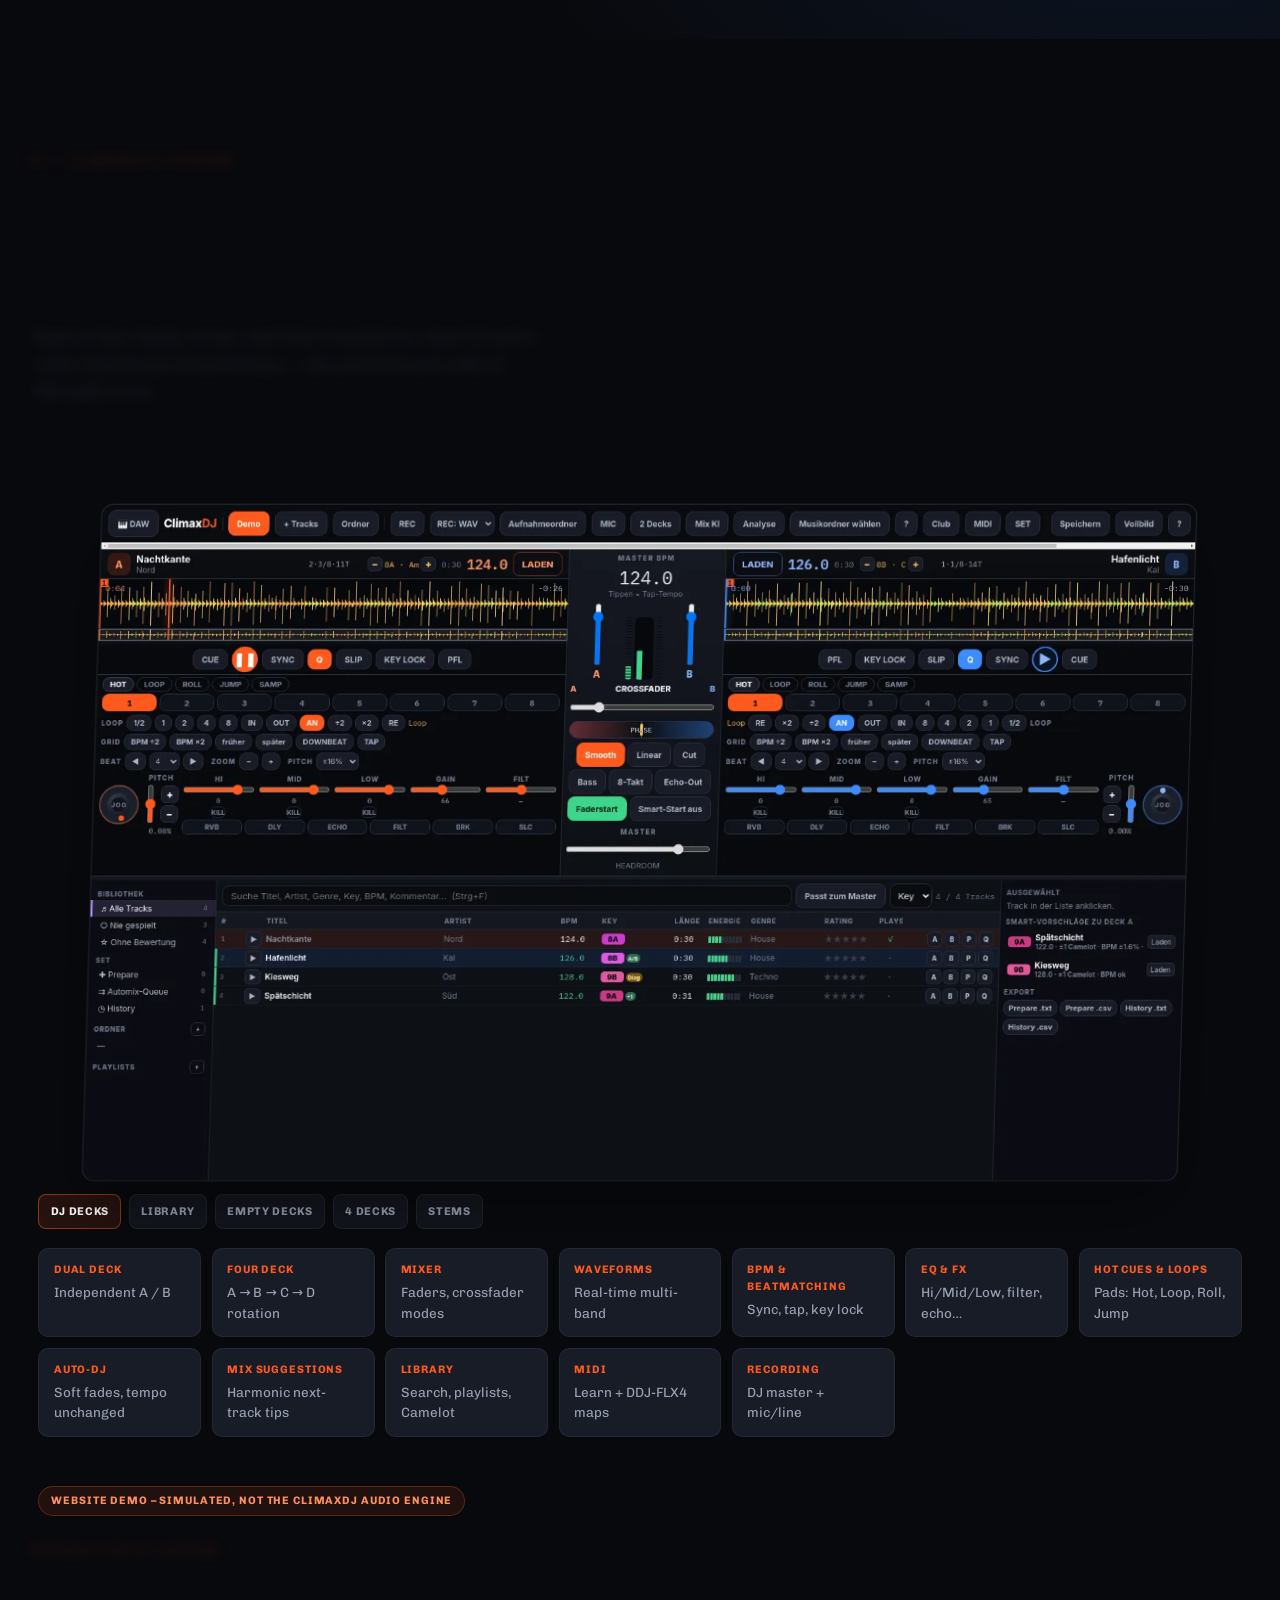
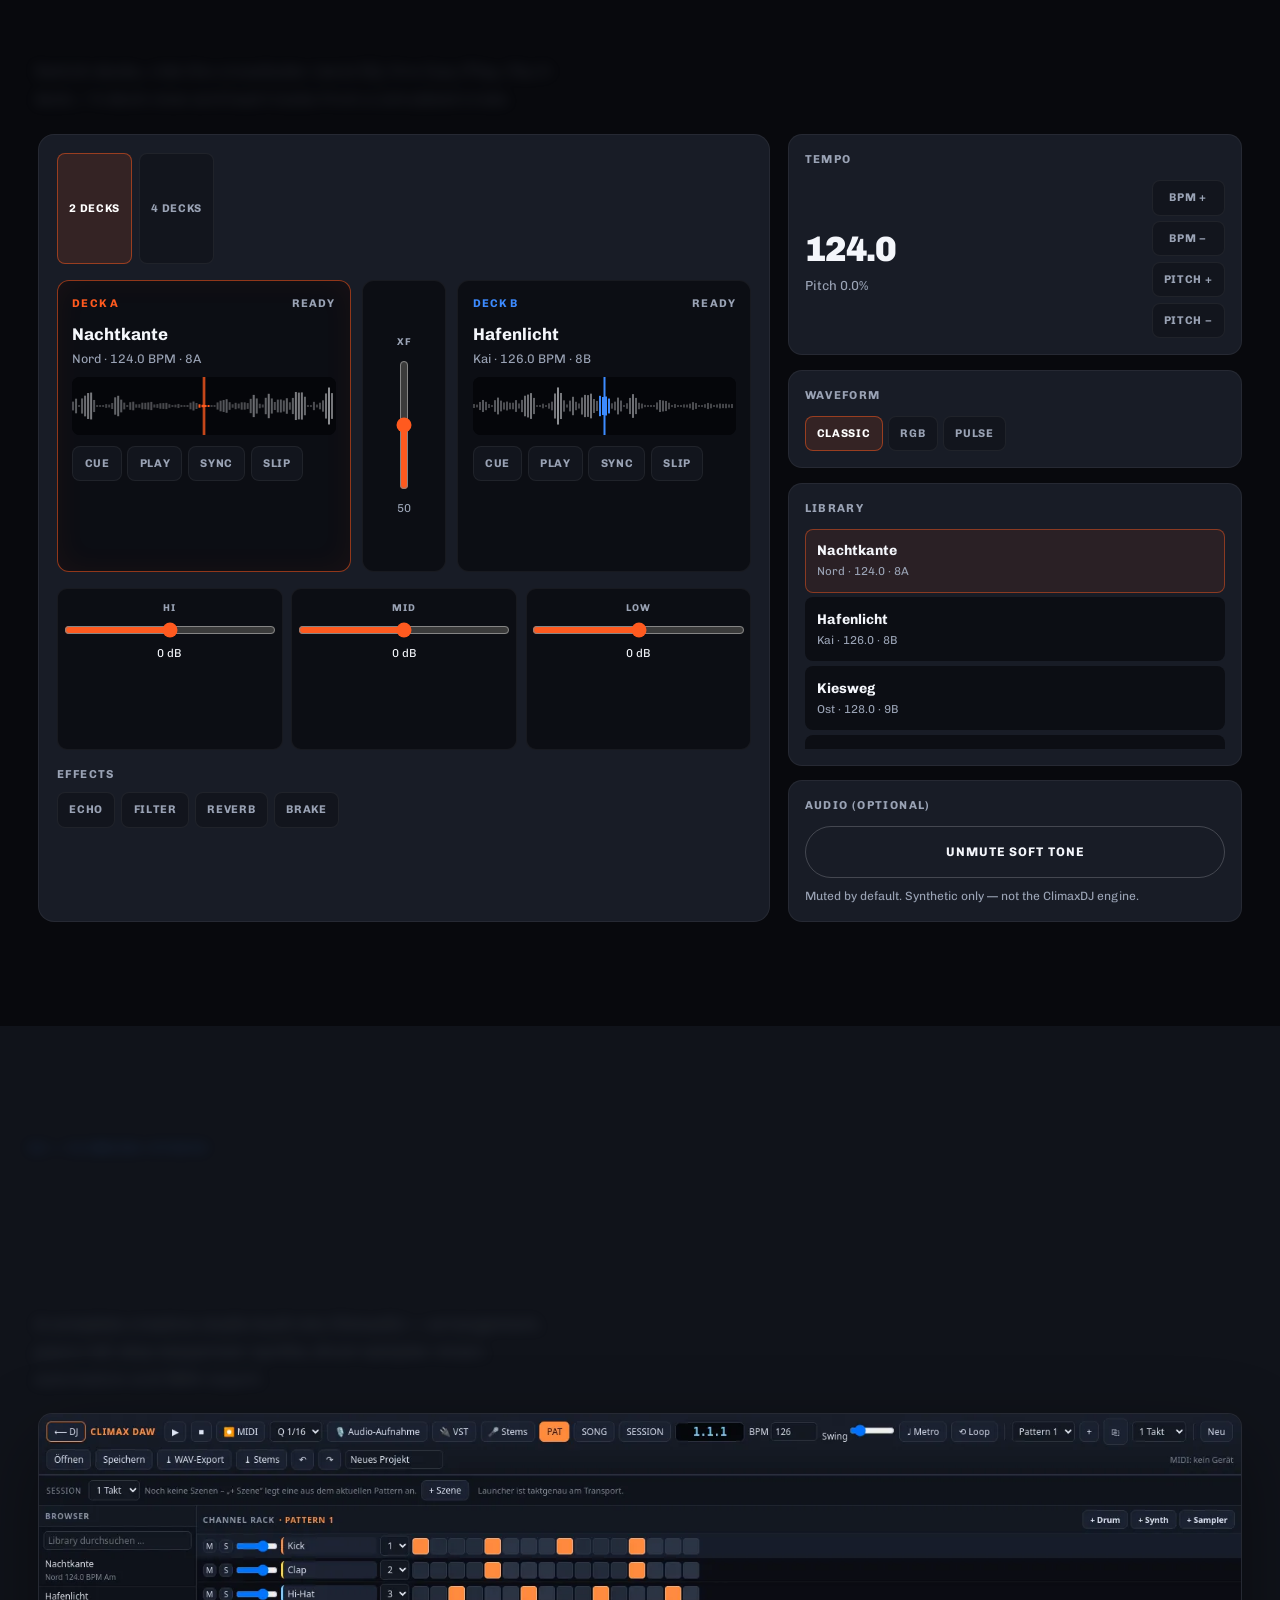
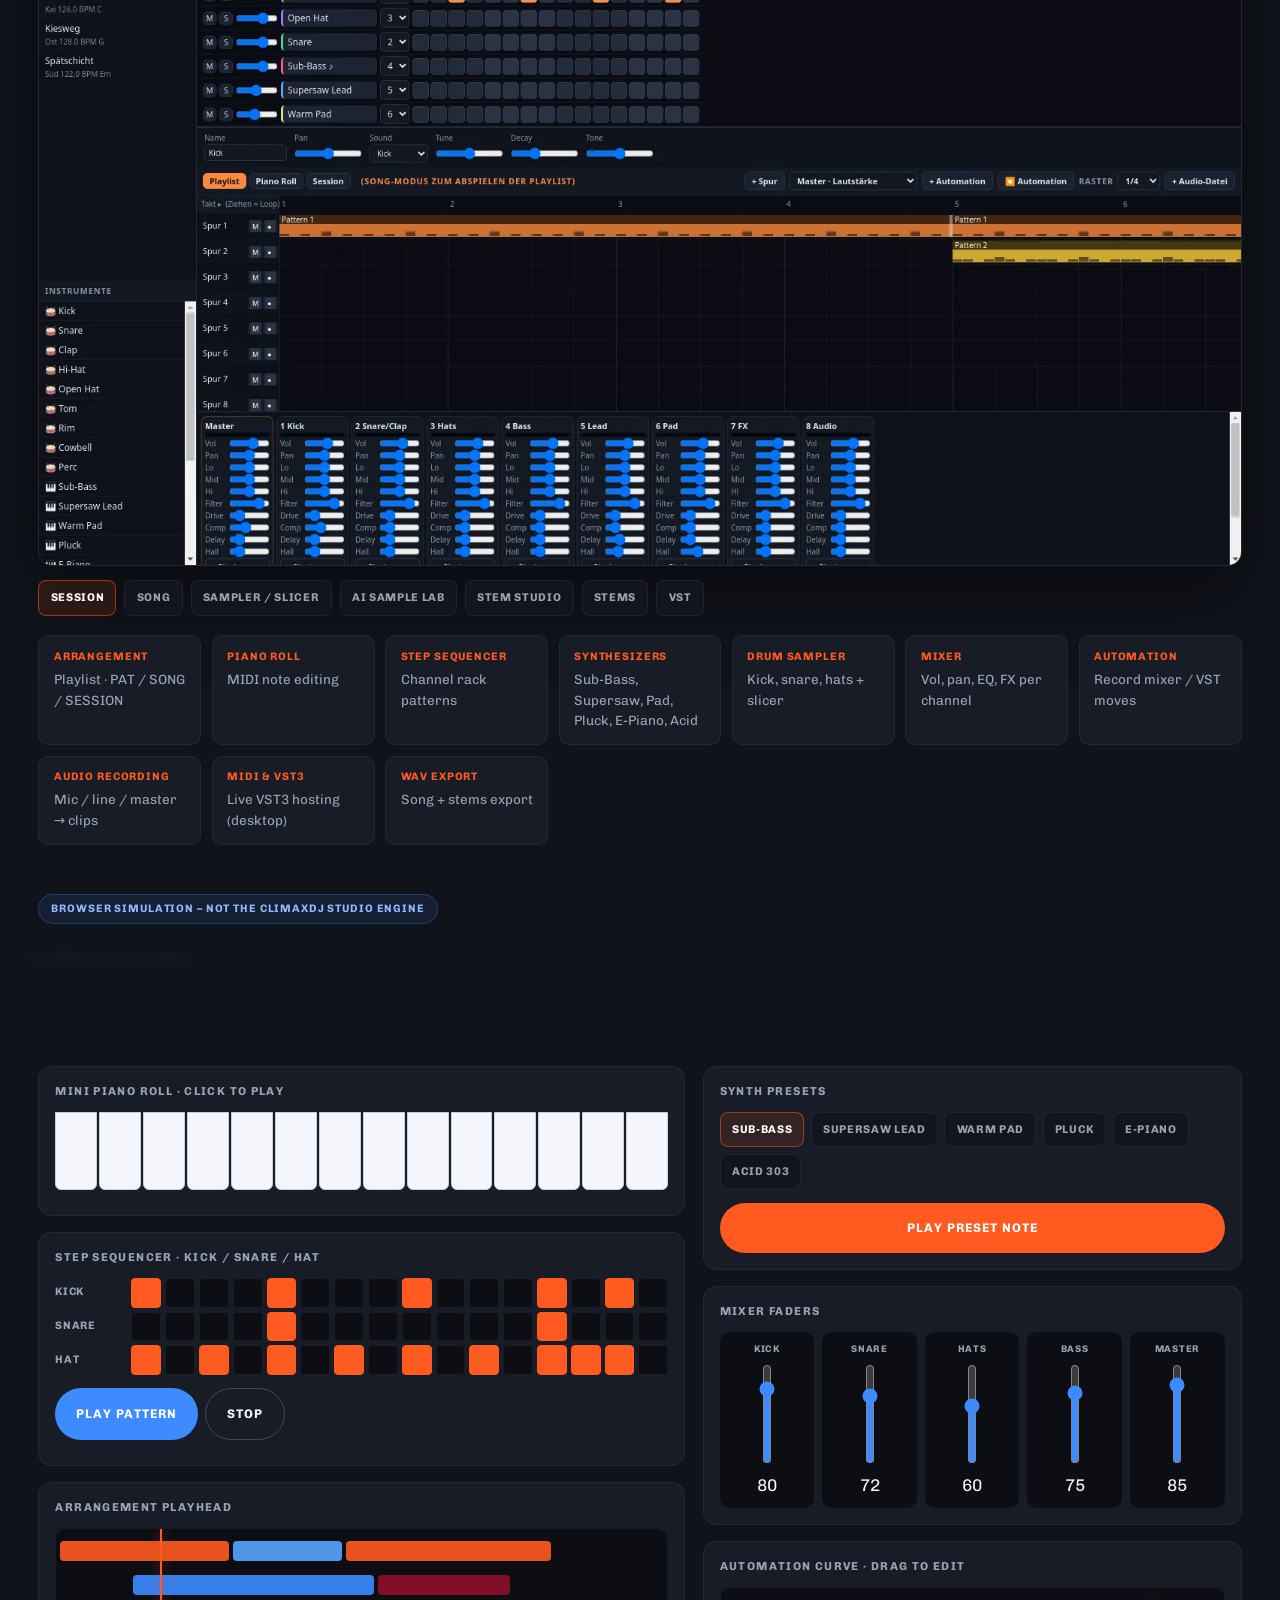
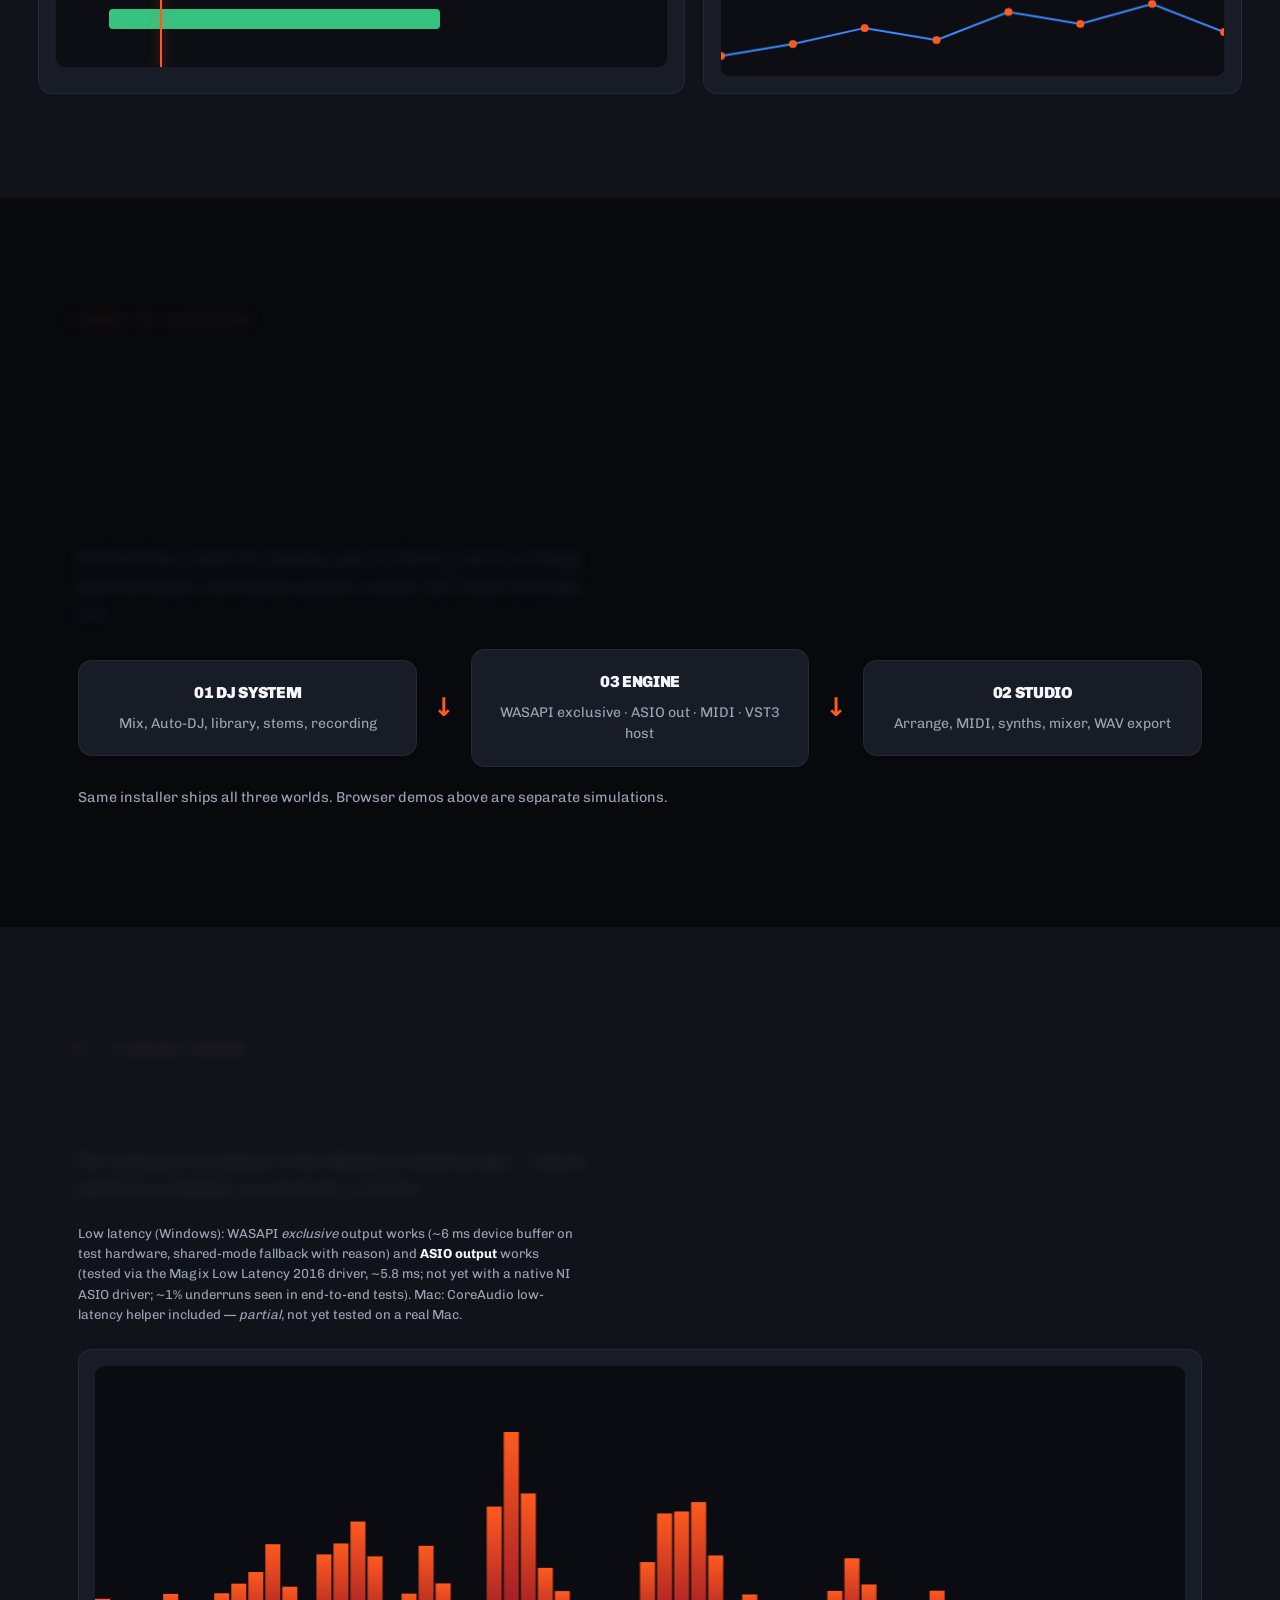
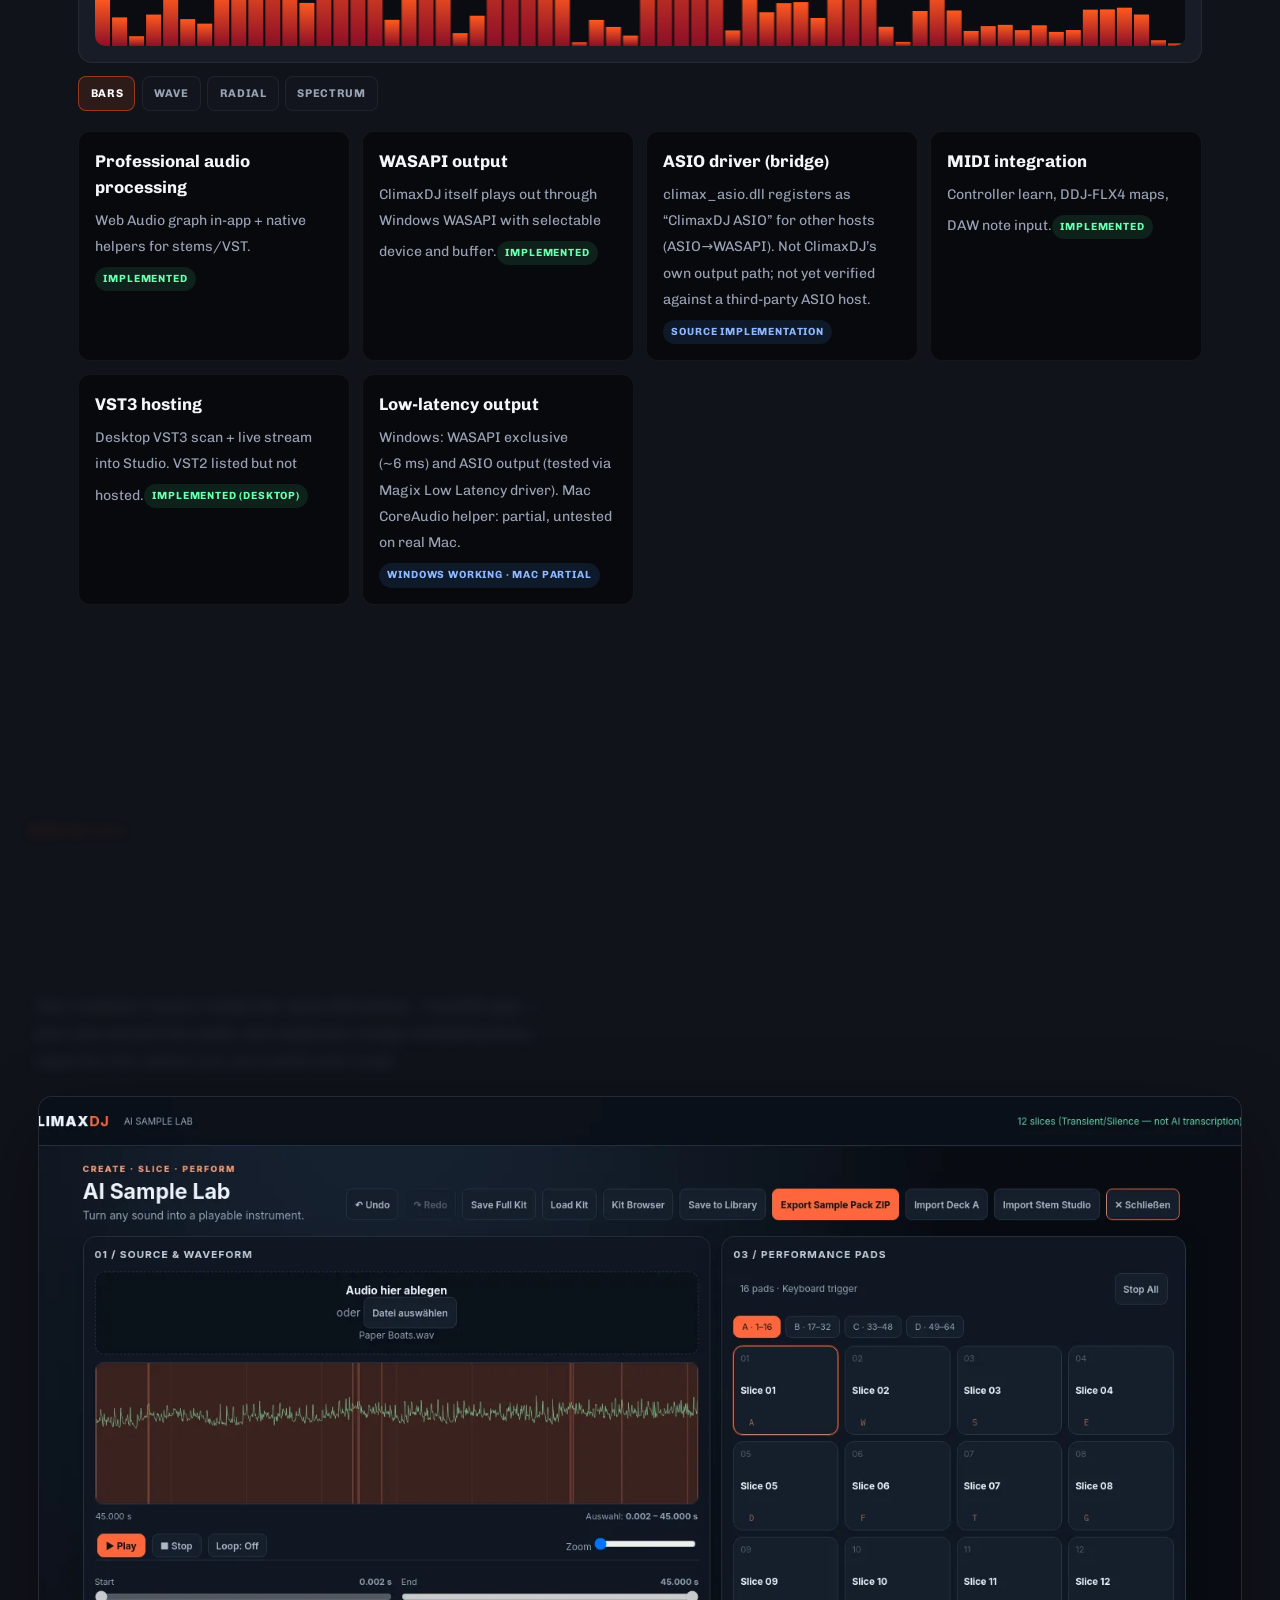
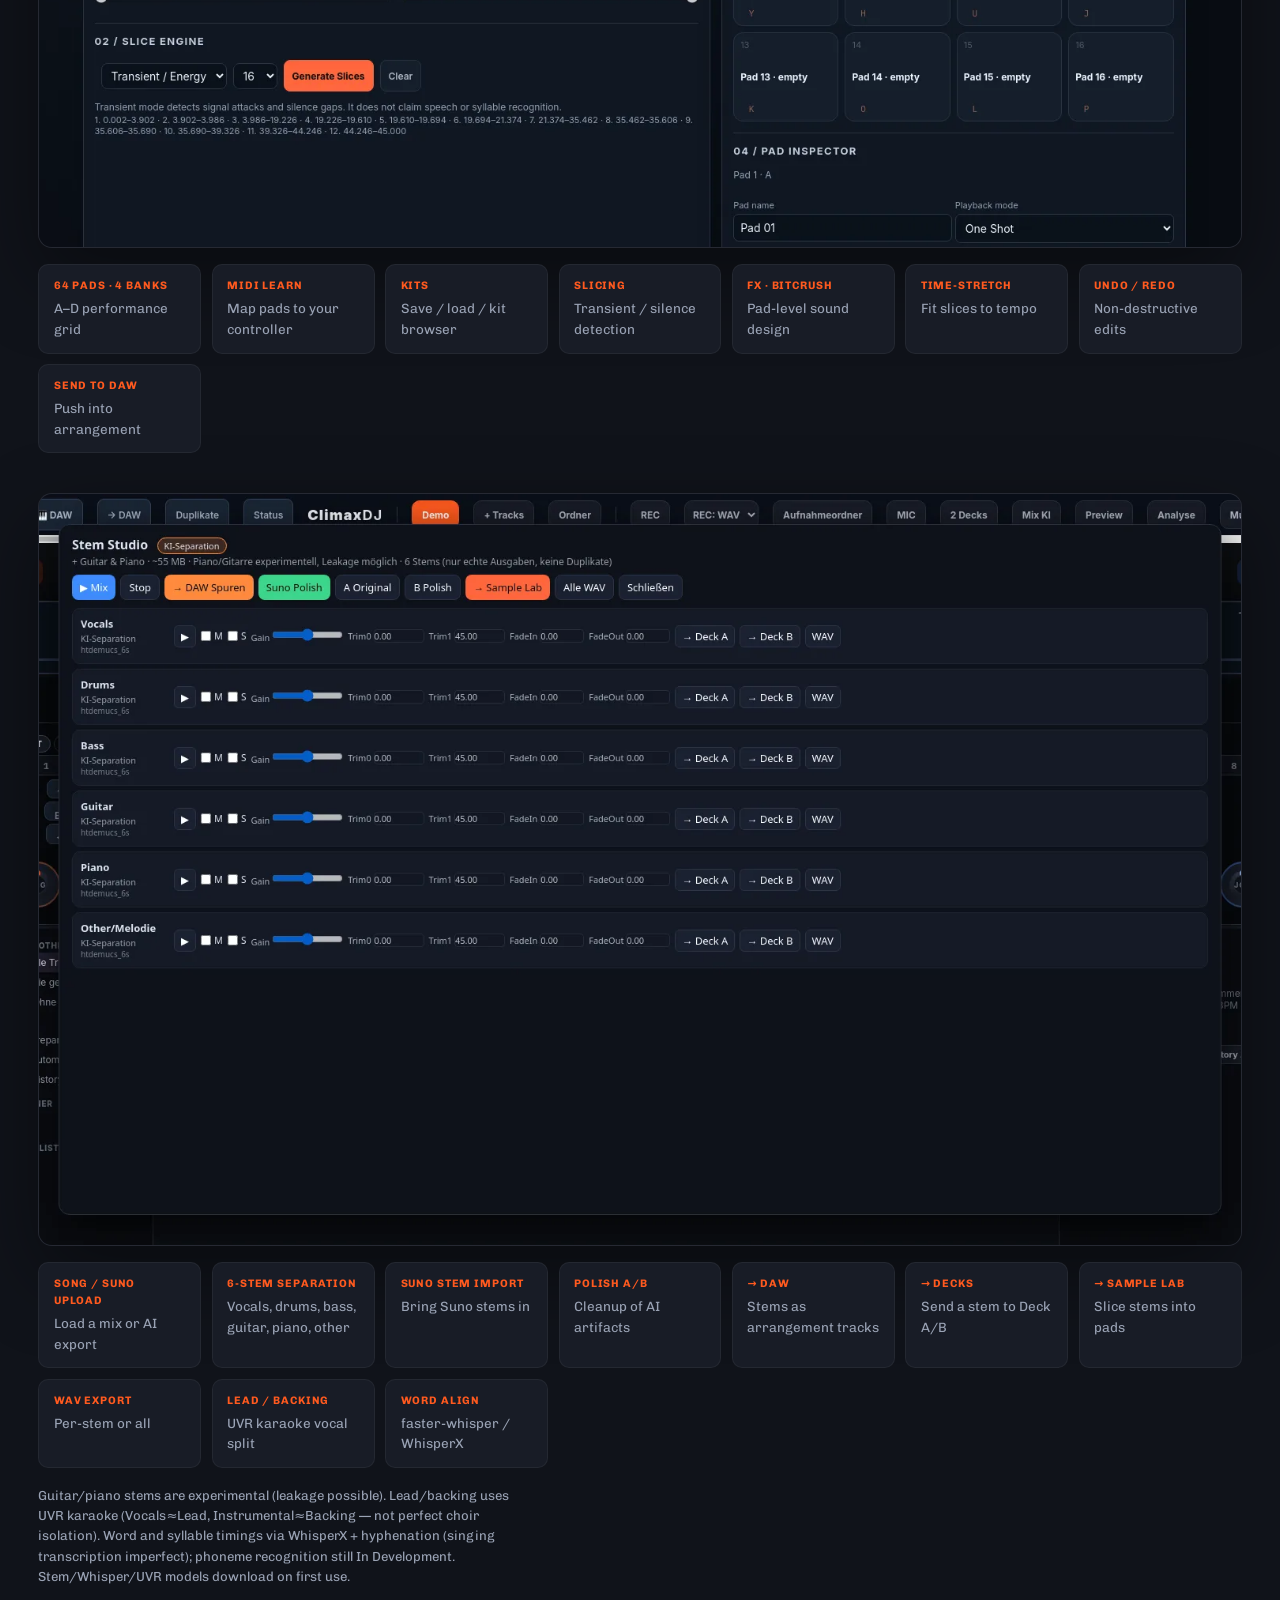
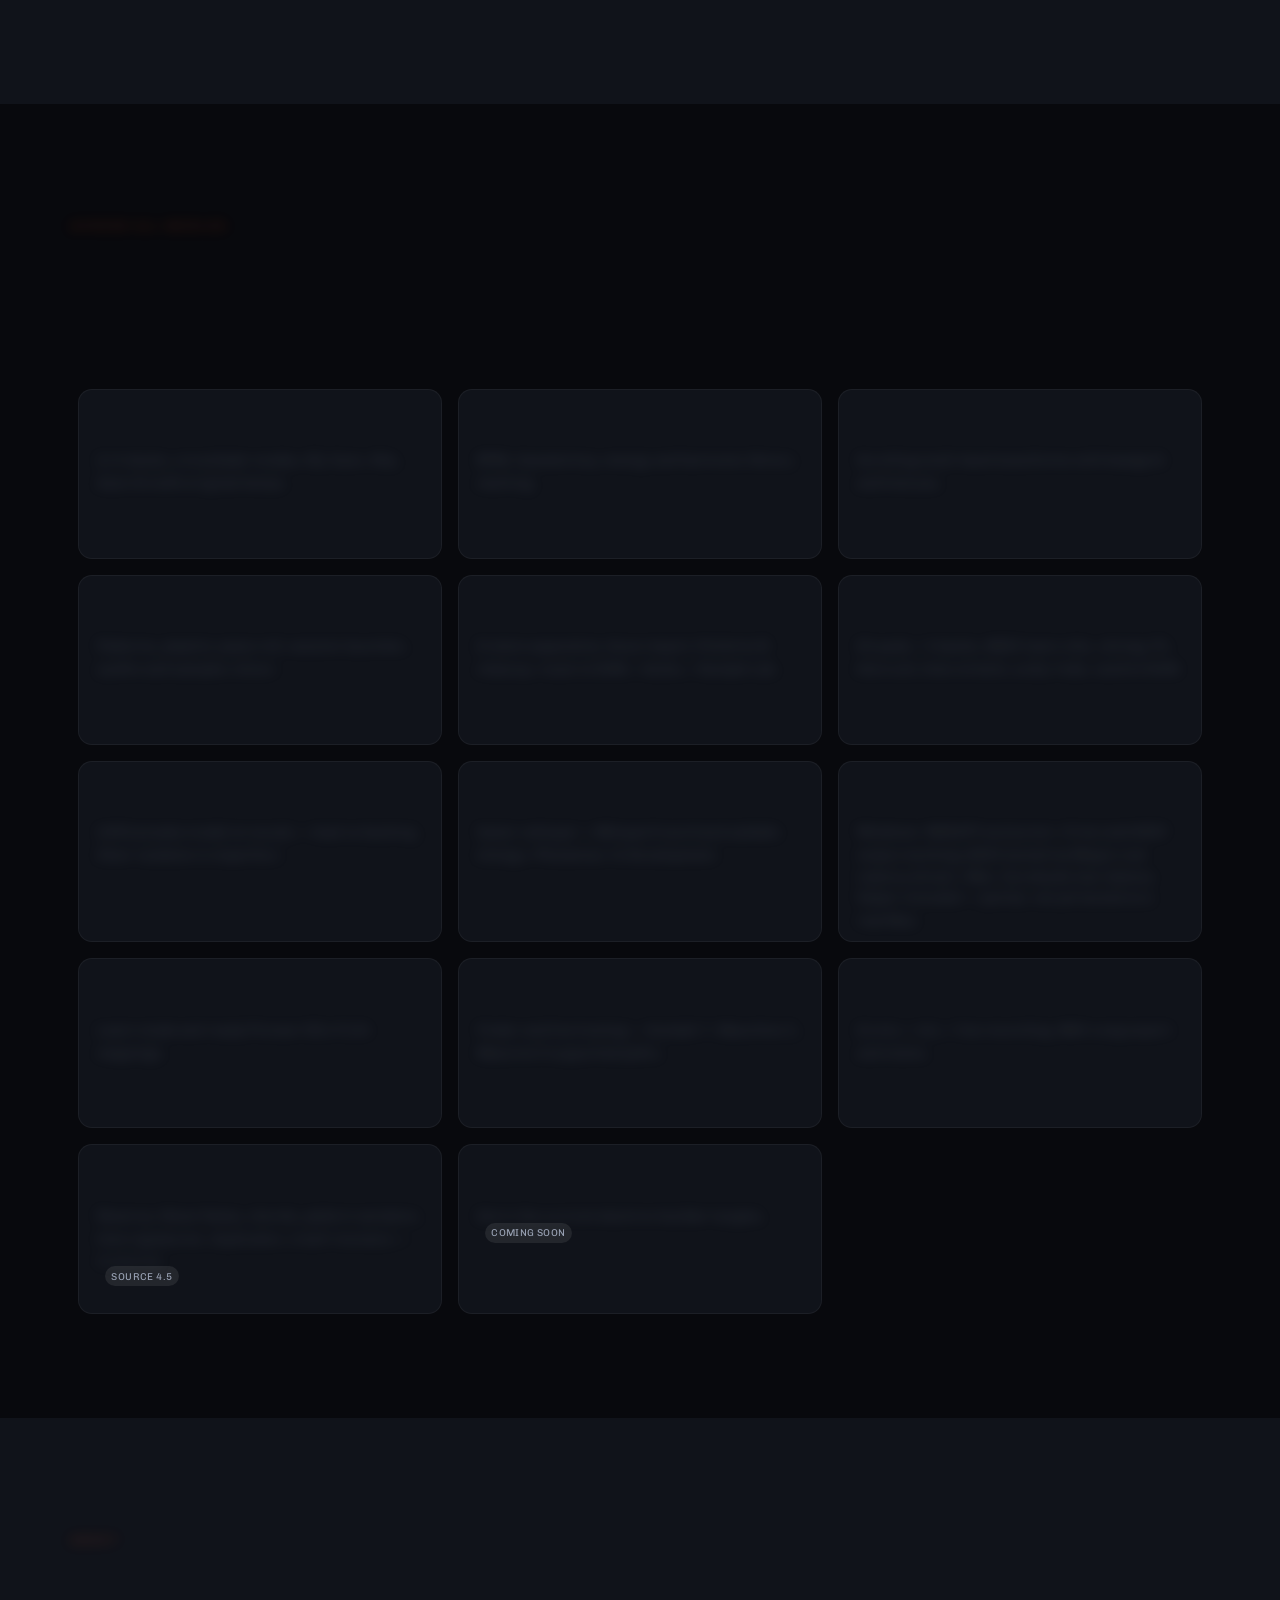
==== commit c564e98e: "Site: ClimaxDJ 4.8.4 downloads, honest WASAPI exclusive/ASIO/CoreAudio/syllable status, cache v=2026" ====
--- a/index.html
+++ b/index.html
@@ -4,15 +4,15 @@
   <meta charset="utf-8">
   <meta name="viewport" content="width=device-width, initial-scale=1">
   <title>ClimaxDJ – More Than a DJ Software | DJ System, Studio &amp; Engine</title>
-  <meta name="description" content="ClimaxDJ 4.8.3 — DJ System, Studio/DAW, Engine, AI Sample Lab and Stem Studio. Windows and macOS.">
+  <meta name="description" content="ClimaxDJ 4.8.4 — DJ System, Studio/DAW, Engine, AI Sample Lab and Stem Studio. Windows and macOS.">
   <meta name="theme-color" content="#08090D">
   <meta property="og:title" content="ClimaxDJ – Create Your Sound. Control Your World.">
-  <meta property="og:description" content="DJ System · Studio / DAW · Engine · Sample Lab · Stem Studio. Version 4.8.3.">
+  <meta property="og:description" content="DJ System · Studio / DAW · Engine · Sample Lab · Stem Studio. Version 4.8.4.">
   <meta property="og:image" content="./screenshots/hero-dj.webp">
   <meta property="og:type" content="website">
   <link rel="icon" href="./assets/icon.png" type="image/png">
-  <link rel="stylesheet" href="./styles.css?v=20261106h">
-  <link rel="stylesheet" href="./premium.css?v=20261106h">
+  <link rel="stylesheet" href="./styles.css?v=20261109a">
+  <link rel="stylesheet" href="./premium.css?v=20261109a">
 </head>
 <body>
   <div class="grain" aria-hidden="true"></div>
@@ -98,8 +98,8 @@
     <!-- Feature marquee (real features only) -->
     <div class="marquee" aria-hidden="true">
       <div class="marquee__track">
-        <span>2 / 4 Decks<i>·</i>Auto-DJ<i>·</i>Stems<i>·</i>Camelot Library<i>·</i>MIDI DDJ-FLX4<i>·</i>Piano Roll<i>·</i>Step Seq<i>·</i>VST3 Host<i>·</i>WASAPI<i>·</i>Reverse<i>·</i>Ghost Notes<i>·</i>Chord Generator<i>·</i>Pattern Variation<i>·</i>Time Signatures<i>·</i>Deck→DAW<i>·</i>Duplicates Finder<i>·</i>Crash Recovery<i>·</i>AI Sample Lab<i>·</i>Stem Studio<i>·</i>6-Stem Separation<i>·</i>Suno Polish<i>·</i>Lead/Backing UVR<i>·</i>Word Alignment<i>·</i>~22 ms Latency</span>
-        <span>2 / 4 Decks<i>·</i>Auto-DJ<i>·</i>Stems<i>·</i>Camelot Library<i>·</i>MIDI DDJ-FLX4<i>·</i>Piano Roll<i>·</i>Step Seq<i>·</i>VST3 Host<i>·</i>WASAPI<i>·</i>Reverse<i>·</i>Ghost Notes<i>·</i>Chord Generator<i>·</i>Pattern Variation<i>·</i>Time Signatures<i>·</i>Deck→DAW<i>·</i>Duplicates Finder<i>·</i>Crash Recovery<i>·</i>AI Sample Lab<i>·</i>Stem Studio<i>·</i>6-Stem Separation<i>·</i>Suno Polish<i>·</i>Lead/Backing UVR<i>·</i>Word Alignment<i>·</i>~22 ms Latency</span>
+        <span>2 / 4 Decks<i>·</i>Auto-DJ<i>·</i>Stems<i>·</i>Camelot Library<i>·</i>MIDI DDJ-FLX4<i>·</i>Piano Roll<i>·</i>Step Seq<i>·</i>VST3 Host<i>·</i>WASAPI<i>·</i>Reverse<i>·</i>Ghost Notes<i>·</i>Chord Generator<i>·</i>Pattern Variation<i>·</i>Time Signatures<i>·</i>Deck→DAW<i>·</i>Duplicates Finder<i>·</i>Crash Recovery<i>·</i>AI Sample Lab<i>·</i>Stem Studio<i>·</i>6-Stem Separation<i>·</i>Suno Polish<i>·</i>Lead/Backing UVR<i>·</i>Word Alignment<i>·</i>WASAPI Exclusive ~6 ms<i>·</i>ASIO Output<i>·</i>Syllable Alignment</span>
+        <span>2 / 4 Decks<i>·</i>Auto-DJ<i>·</i>Stems<i>·</i>Camelot Library<i>·</i>MIDI DDJ-FLX4<i>·</i>Piano Roll<i>·</i>Step Seq<i>·</i>VST3 Host<i>·</i>WASAPI<i>·</i>Reverse<i>·</i>Ghost Notes<i>·</i>Chord Generator<i>·</i>Pattern Variation<i>·</i>Time Signatures<i>·</i>Deck→DAW<i>·</i>Duplicates Finder<i>·</i>Crash Recovery<i>·</i>AI Sample Lab<i>·</i>Stem Studio<i>·</i>6-Stem Separation<i>·</i>Suno Polish<i>·</i>Lead/Backing UVR<i>·</i>Word Alignment<i>·</i>WASAPI Exclusive ~6 ms<i>·</i>ASIO Output<i>·</i>Syllable Alignment</span>
       </div>
     </div>
 
@@ -123,7 +123,7 @@
           <a class="fcard" href="#world-engine" style="text-decoration:none">
             <p class="kicker" style="margin-bottom:.5rem;color:var(--accent2)">03</p>
             <h3>ClimaxDJ Engine</h3>
-            <p>Audio processing, WASAPI output, ASIO bridge source, VST3 hosting and desktop integration.</p>
+            <p>Audio processing, WASAPI exclusive &amp; ASIO output (Windows), CoreAudio helper (Mac, partial), VST3 hosting and desktop integration.</p>
           </a>
         </div>
       </div>
@@ -156,7 +156,7 @@
       <div class="stat"><div class="stat__n"><span data-count="4" data-decimals="0">0</span></div><div class="stat__l">Decks maximum</div></div>
       <div class="stat"><div class="stat__n"><span data-count="6" data-decimals="0">0</span></div><div class="stat__l">Stem channels (Stem Studio)</div></div>
       <div class="stat"><div class="stat__n">≈<span data-count="72" data-decimals="0">0</span><em>MB</em></div><div class="stat__l">Windows installer</div></div>
-      <div class="stat"><div class="stat__n">4.8.3</div><div class="stat__l">Published build</div></div>
+      <div class="stat"><div class="stat__n">4.8.4</div><div class="stat__l">Published build</div></div>
     </div>
 
     <!-- Sticky storytelling on real screenshot -->
@@ -204,7 +204,7 @@
       <div class="wrap-wide">
         <p class="kicker">4.5 source line</p>
         <h2 class="h2" id="v45-title">New creative power.</h2>
-        <p class="lead">Introduced in the 4.5 source line (<code style="color:var(--text)">ext45.js</code>) and included in the public <strong style="color:var(--text)">4.8.3</strong> Windows + macOS release.</p>
+        <p class="lead">Introduced in the 4.5 source line (<code style="color:var(--text)">ext45.js</code>) and included in the public <strong style="color:var(--text)">4.8.4</strong> Windows + macOS release.</p>
         <div class="v45__grid">
           <article class="v45__card">
             <span class="v45__badge">Source · available</span>
@@ -247,7 +247,7 @@
             <p>Autosave stamp + banner to reopen the last named DAW project after a restart.</p>
           </article>
         </div>
-        <p class="honesty">Honesty rule: features marked available were verified in app source. Download <strong style="color:var(--text)">ClimaxDJ 4.8.3</strong> for Windows or macOS. Mac builds remain early unsigned previews.</p>
+        <p class="honesty">Honesty rule: features marked available were verified in app source. Download <strong style="color:var(--text)">ClimaxDJ 4.8.4</strong> for Windows or macOS. Mac builds remain early unsigned previews.</p>
       </div>
     </section>
 
@@ -256,7 +256,7 @@
       <div class="wrap-wide">
         <p class="kicker">01 — ClimaxDJ DJ System</p>
         <h2 class="h2" id="dj-title">Take control of the mix.</h2>
-        <p class="lead">Dual or four decks, mixer, real-time waveforms, Auto-DJ and a crate that knows Camelot keys — the performance side of ClimaxDJ 4.8.3.</p>
+        <p class="lead">Dual or four decks, mixer, real-time waveforms, Auto-DJ and a crate that knows Camelot keys — the performance side of ClimaxDJ 4.8.4.</p>
 
         <div class="shot" id="djShot">
           <picture>
@@ -502,7 +502,7 @@
         <div class="eco">
           <div class="eco__node"><h3>01 DJ System</h3><p>Mix, Auto-DJ, library, stems, recording</p></div>
           <div class="eco__arrow" aria-hidden="true">↓</div>
-          <div class="eco__node"><h3>03 Engine</h3><p>WASAPI out · ASIO bridge · MIDI · VST3 host</p></div>
+          <div class="eco__node"><h3>03 Engine</h3><p>WASAPI exclusive · ASIO out · MIDI · VST3 host</p></div>
           <div class="eco__arrow" aria-hidden="true">↓</div>
           <div class="eco__node"><h3>02 Studio</h3><p>Arrange, MIDI, synths, mixer, WAV export</p></div>
         </div>
@@ -516,7 +516,7 @@
         <p class="kicker" style="color:#ff8f5e">03 — ClimaxDJ Engine</p>
         <h2 class="h2" id="engine-title">Built for audio.</h2>
         <p class="lead">The technical foundation of the Windows desktop app — clearly marked as shipped, source-level, or future.</p>
-        <p class="honesty">Low latency (Windows): native output with device picker and measured latency (~22&nbsp;ms in WASAPI <em>shared</em> on test hardware). <strong style="color:var(--text)">Exclusive / ASIO as app output</strong> remains <em>In Development</em> (devices may fall back to shared). Mac uses the standard CoreAudio path — no native exclusive CoreAudio binary in this build.</p>
+        <p class="honesty">Low latency (Windows): WASAPI <em>exclusive</em> output works (~6&nbsp;ms device buffer on test hardware, shared-mode fallback with reason) and <strong style="color:var(--text)">ASIO output</strong> works (tested via the Magix Low Latency 2016 driver, ~5.8&nbsp;ms; not yet with a native NI ASIO driver; ~1% underruns seen in end-to-end tests). Mac: CoreAudio low-latency helper included — <em>partial</em>, not yet tested on a real Mac.</p>
         <div class="engine-viz">
           <canvas id="engineCanvas" width="1400" height="280" aria-label="Frequency visualizer"></canvas>
         </div>
@@ -532,7 +532,7 @@
           <div class="engine-item"><strong>ASIO driver (bridge)</strong><span>climax_asio.dll registers as “ClimaxDJ ASIO” for other hosts (ASIO→WASAPI). Not ClimaxDJ’s own output path; not yet verified against a third-party ASIO host.</span><div class="status status--src">Source implementation</div></div>
           <div class="engine-item"><strong>MIDI integration</strong><span>Controller learn, DDJ-FLX4 maps, DAW note input.</span><div class="status status--ok">Implemented</div></div>
           <div class="engine-item"><strong>VST3 hosting</strong><span>Desktop VST3 scan + live stream into Studio. VST2 listed but not hosted.</span><div class="status status--ok">Implemented (desktop)</div></div>
-          <div class="engine-item"><strong>Low-latency ambitions</strong><span>Buffer / samplerate controls exist; further ASIO-output work is future.</span><div class="status status--soon">In development</div></div>
+          <div class="engine-item"><strong>Low-latency output</strong><span>Windows: WASAPI exclusive (~6&nbsp;ms) and ASIO output (tested via Magix Low Latency driver). Mac CoreAudio helper: partial, untested on real Mac.</span><div class="status status--src">Windows working · Mac partial</div></div>
         </div>
       </div>
     </section>
@@ -541,7 +541,7 @@
     <!-- AI SAMPLE LAB + STEM STUDIO (4.8) -->
     <section class="section section--alt" id="lab-stems" aria-labelledby="lab-title">
       <div class="wrap-wide">
-        <p class="kicker">New in 4.8.3</p>
+        <p class="kicker">New in 4.8.4</p>
         <h2 class="h2" id="lab-title">Sample Lab &amp; Stem Studio.</h2>
         <p class="lead">Two creative rooms inside the same Windows / macOS app — turn any sound into pads, and separate songs (including Suno exports) into stems you can polish and route.</p>
 
@@ -580,7 +580,7 @@
           <div class="callout"><strong>Lead / backing</strong><span>UVR karaoke vocal split</span></div>
           <div class="callout"><strong>Word align</strong><span>faster-whisper / WhisperX</span></div>
         </div>
-        <p class="honesty" style="margin-top:1.1rem">Guitar/piano stems are experimental (leakage possible). Lead/backing uses UVR karaoke (Vocals≈Lead, Instrumental≈Backing — not perfect choir isolation). Word timings via WhisperX; syllables still In Development. Stem/Whisper/UVR models download on first use.</p>
+        <p class="honesty" style="margin-top:1.1rem">Guitar/piano stems are experimental (leakage possible). Lead/backing uses UVR karaoke (Vocals≈Lead, Instrumental≈Backing — not perfect choir isolation). Word and syllable timings via WhisperX + hyphenation (singing transcription imperfect); phoneme recognition still In Development. Stem/Whisper/UVR models download on first use.</p>
       </div>
     </section>
 
@@ -597,8 +597,8 @@
           <article class="fcard"><h3>Stem Studio</h3><p>6-stem separation, Suno import, Polish A/B cleanup, route to DAW / decks / Sample Lab.</p></article>
           <article class="fcard"><h3>AI Sample Lab</h3><p>64 pads / 4 banks, MIDI learn, kits, slicing, FX, bitcrush, time-stretch, undo/redo, send to DAW.</p></article>
           <article class="fcard"><h3>Lead / backing split</h3><p>UVR karaoke model on vocals — lead vs backing. Choir isolation is imperfect.</p></article>
-          <article class="fcard"><h3>Word detection &amp; alignment</h3><p>faster-whisper + WhisperX word timings. Syllables: In Development.</p></article>
-          <article class="fcard"><h3>Low-latency output</h3><p>Windows: device picker + ~22&nbsp;ms measured (shared). Exclusive/ASIO: In Development. Mac: CoreAudio.</p></article>
+          <article class="fcard"><h3>Word &amp; syllable alignment</h3><p>faster-whisper + WhisperX word and syllable timings. Phonemes: In Development.</p></article>
+          <article class="fcard"><h3>Low-latency output</h3><p>Windows: WASAPI exclusive (~6&nbsp;ms) and ASIO output working (ASIO tested via Magix Low Latency driver). Mac: CoreAudio low-latency helper included — partial, not yet tested on a real Mac.</p></article>
           <article class="fcard"><h3>MIDI Controllers</h3><p>Learn mode and ready Pioneer DDJ-FLX4 mappings.</p></article>
           <article class="fcard"><h3>VST3 + NI</h3><p>Finder and live hosting — Kontakt 7, Maschine 2, Massive X supported paths.</p></article>
           <article class="fcard"><h3>Recording &amp; Export</h3><p>DJ mix / mic / line recording, WAV song export and stems.</p></article>
@@ -624,7 +624,7 @@
       <div class="wrap">
         <p class="kicker">Also on macOS</p>
         <h2 class="h2" id="mac-teaser-title">Apple Silicon &amp; Intel.</h2>
-        <p class="lead">ClimaxDJ 4.8.3 ships macOS zip builds for <strong style="color:var(--text)">Apple Silicon (M1–M6)</strong> and <strong style="color:var(--text)">Intel Macs</strong>. Early unsigned preview — macOS&nbsp;11+ · right-click → Open on first launch.</p>
+        <p class="lead">ClimaxDJ 4.8.4 ships macOS zip builds for <strong style="color:var(--text)">Apple Silicon (M1–M6)</strong> and <strong style="color:var(--text)">Intel Macs</strong>. Early unsigned preview — macOS&nbsp;11+ · right-click → Open on first launch.</p>
         <div class="hero__actions" style="margin-top:1.4rem">
           <a class="btn btn--blue btn--magnetic" href="./downloads.html#macos"><span>Mac downloads</span></a>
           <a class="btn btn--ghost btn--magnetic" href="./downloads.html#mac-guide"><span>Installation guide</span></a>
@@ -639,7 +639,7 @@
       <div class="wrap">
         <h2 id="cta-title">Create your sound. Control your world.</h2>
         <p>Your next mix — and your next track — start with ClimaxDJ.</p>
-        <a class="btn btn--primary btn--magnetic" href="./downloads.html"><span>Get ClimaxDJ 4.8.3</span></a>
+        <a class="btn btn--primary btn--magnetic" href="./downloads.html"><span>Get ClimaxDJ 4.8.4</span></a>
       </div>
     </section>
   </main>
@@ -683,10 +683,10 @@
     </div>
   </footer>
 
-  <script src="./assets/vendor/gsap.min.js?v=20261106h" defer></script>
-  <script src="./assets/vendor/ScrollTrigger.min.js?v=20261106h" defer></script>
-  <script src="./assets/vendor/lenis.min.js?v=20261106h" defer></script>
-  <script src="./main.js?v=20261106h" defer></script>
-  <script src="./premium.js?v=20261106h" defer></script>
+  <script src="./assets/vendor/gsap.min.js?v=20261109a" defer></script>
+  <script src="./assets/vendor/ScrollTrigger.min.js?v=20261109a" defer></script>
+  <script src="./assets/vendor/lenis.min.js?v=20261109a" defer></script>
+  <script src="./main.js?v=20261109a" defer></script>
+  <script src="./premium.js?v=20261109a" defer></script>
 </body>
 </html>
